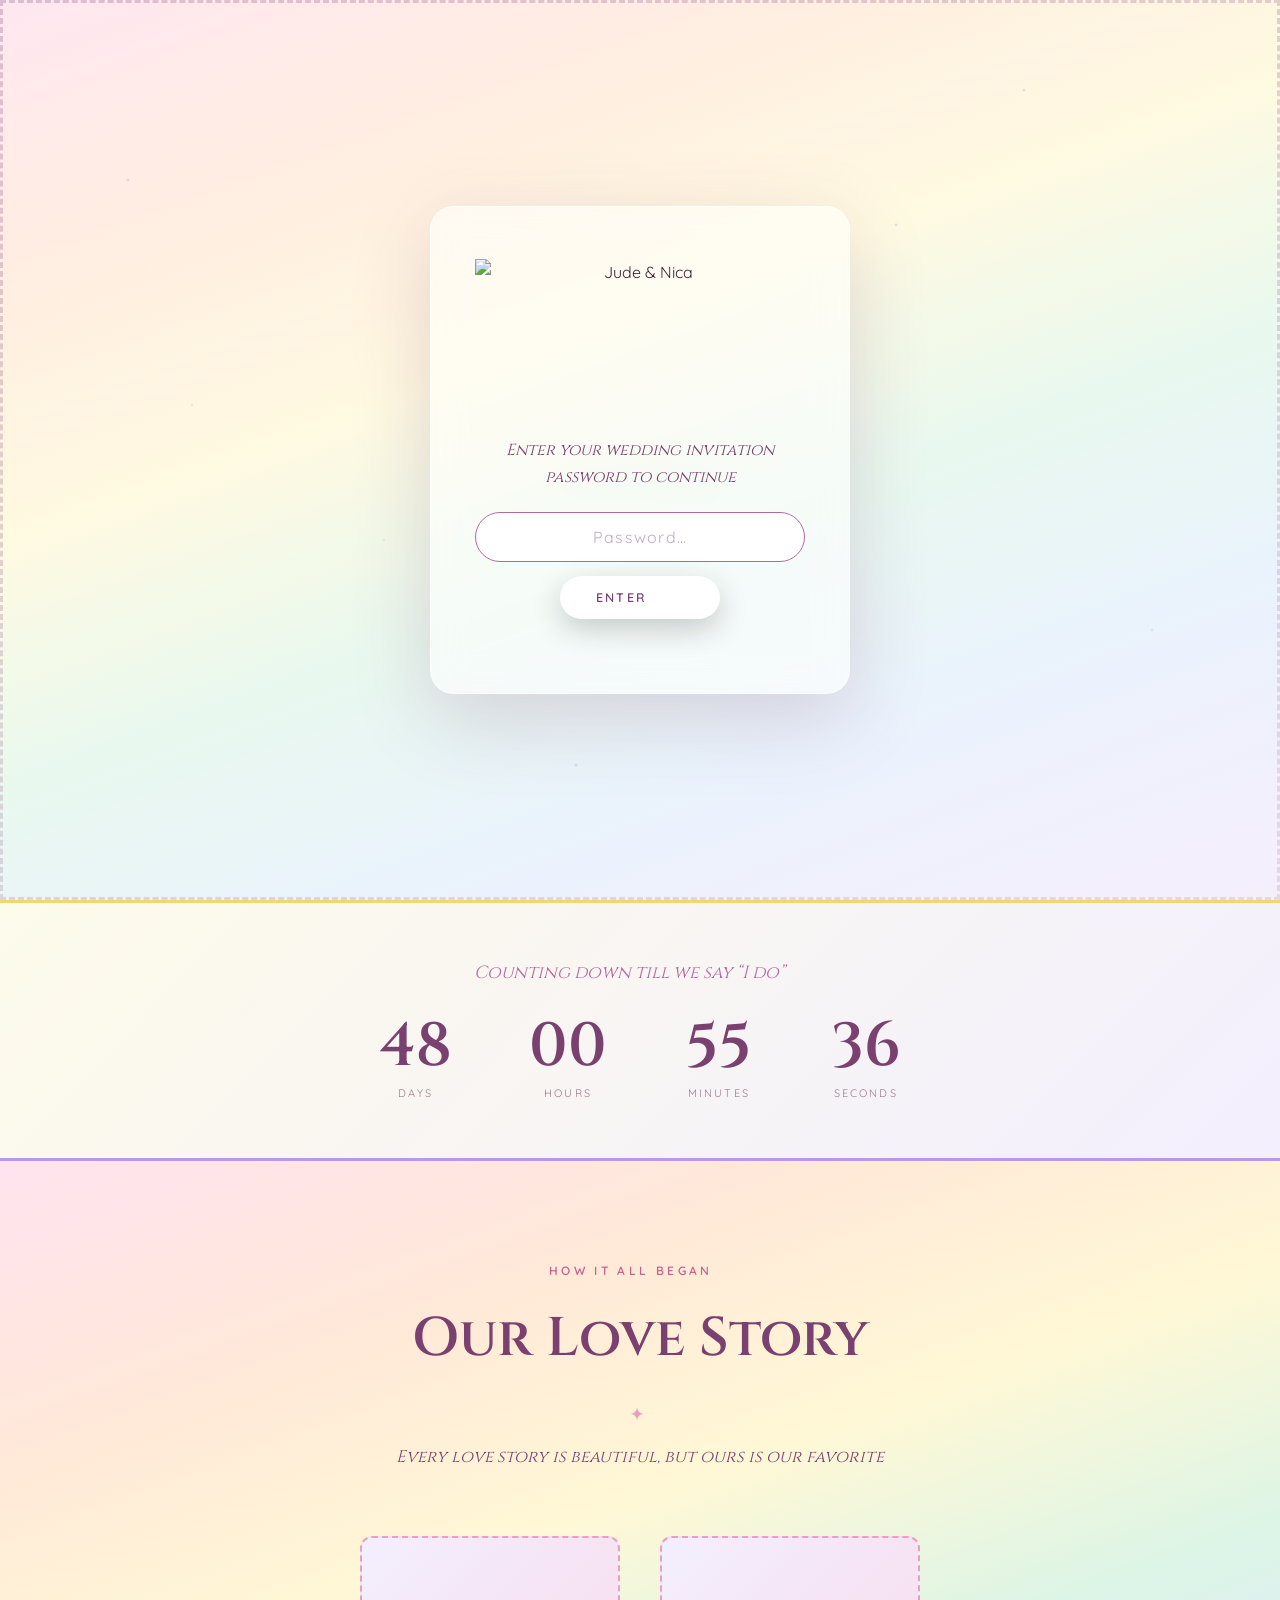
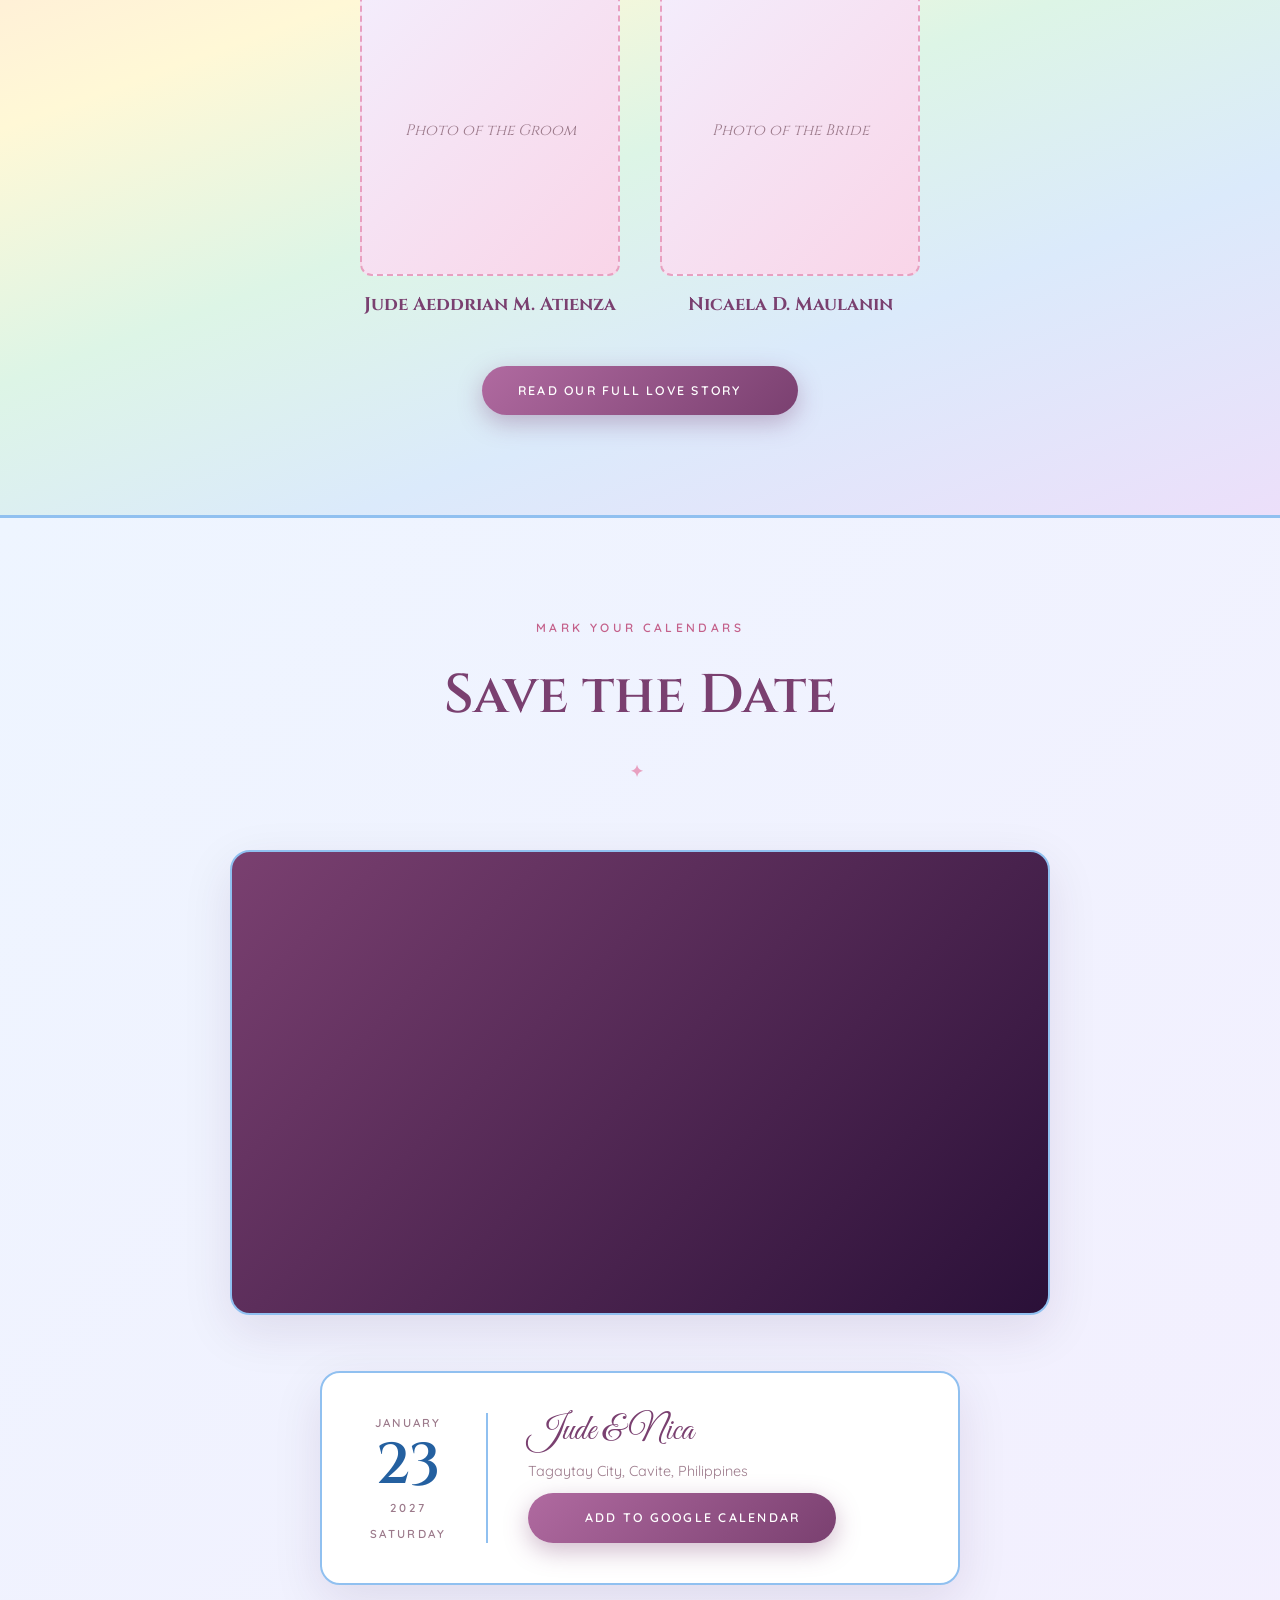
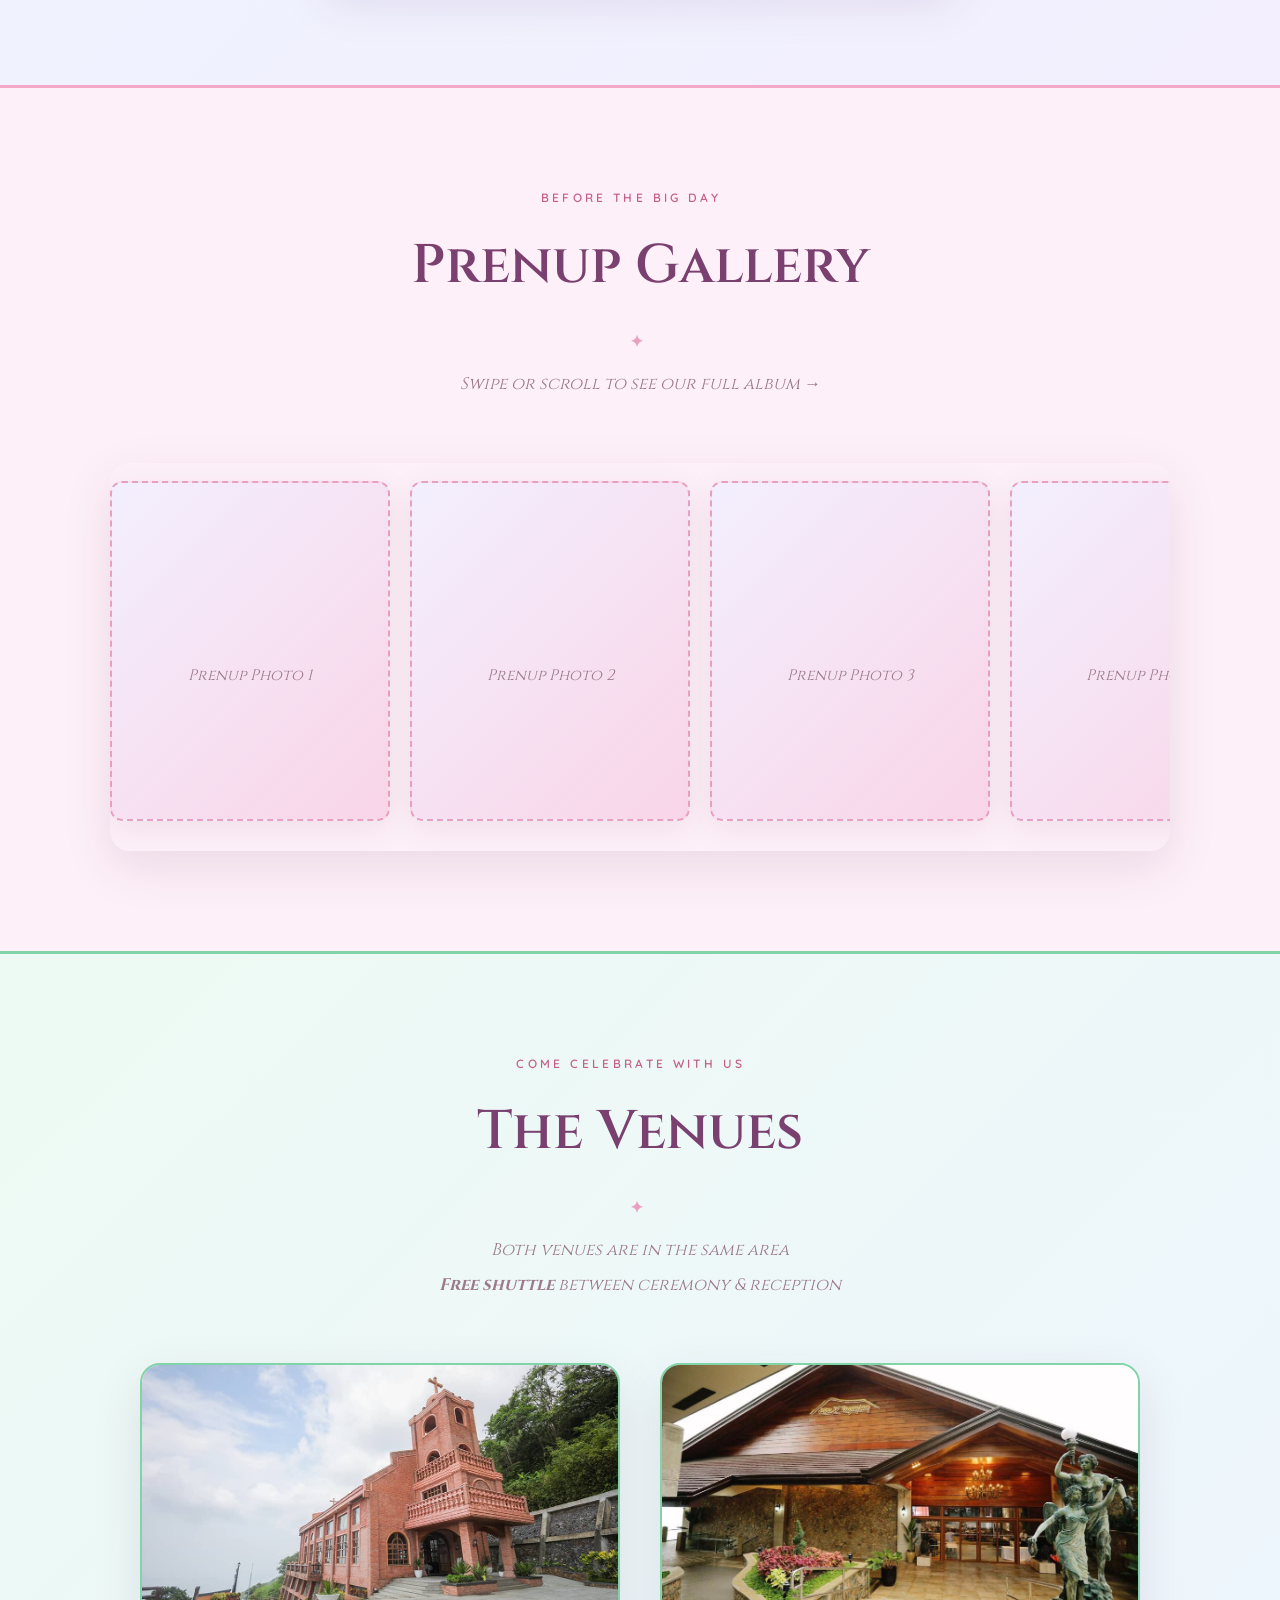
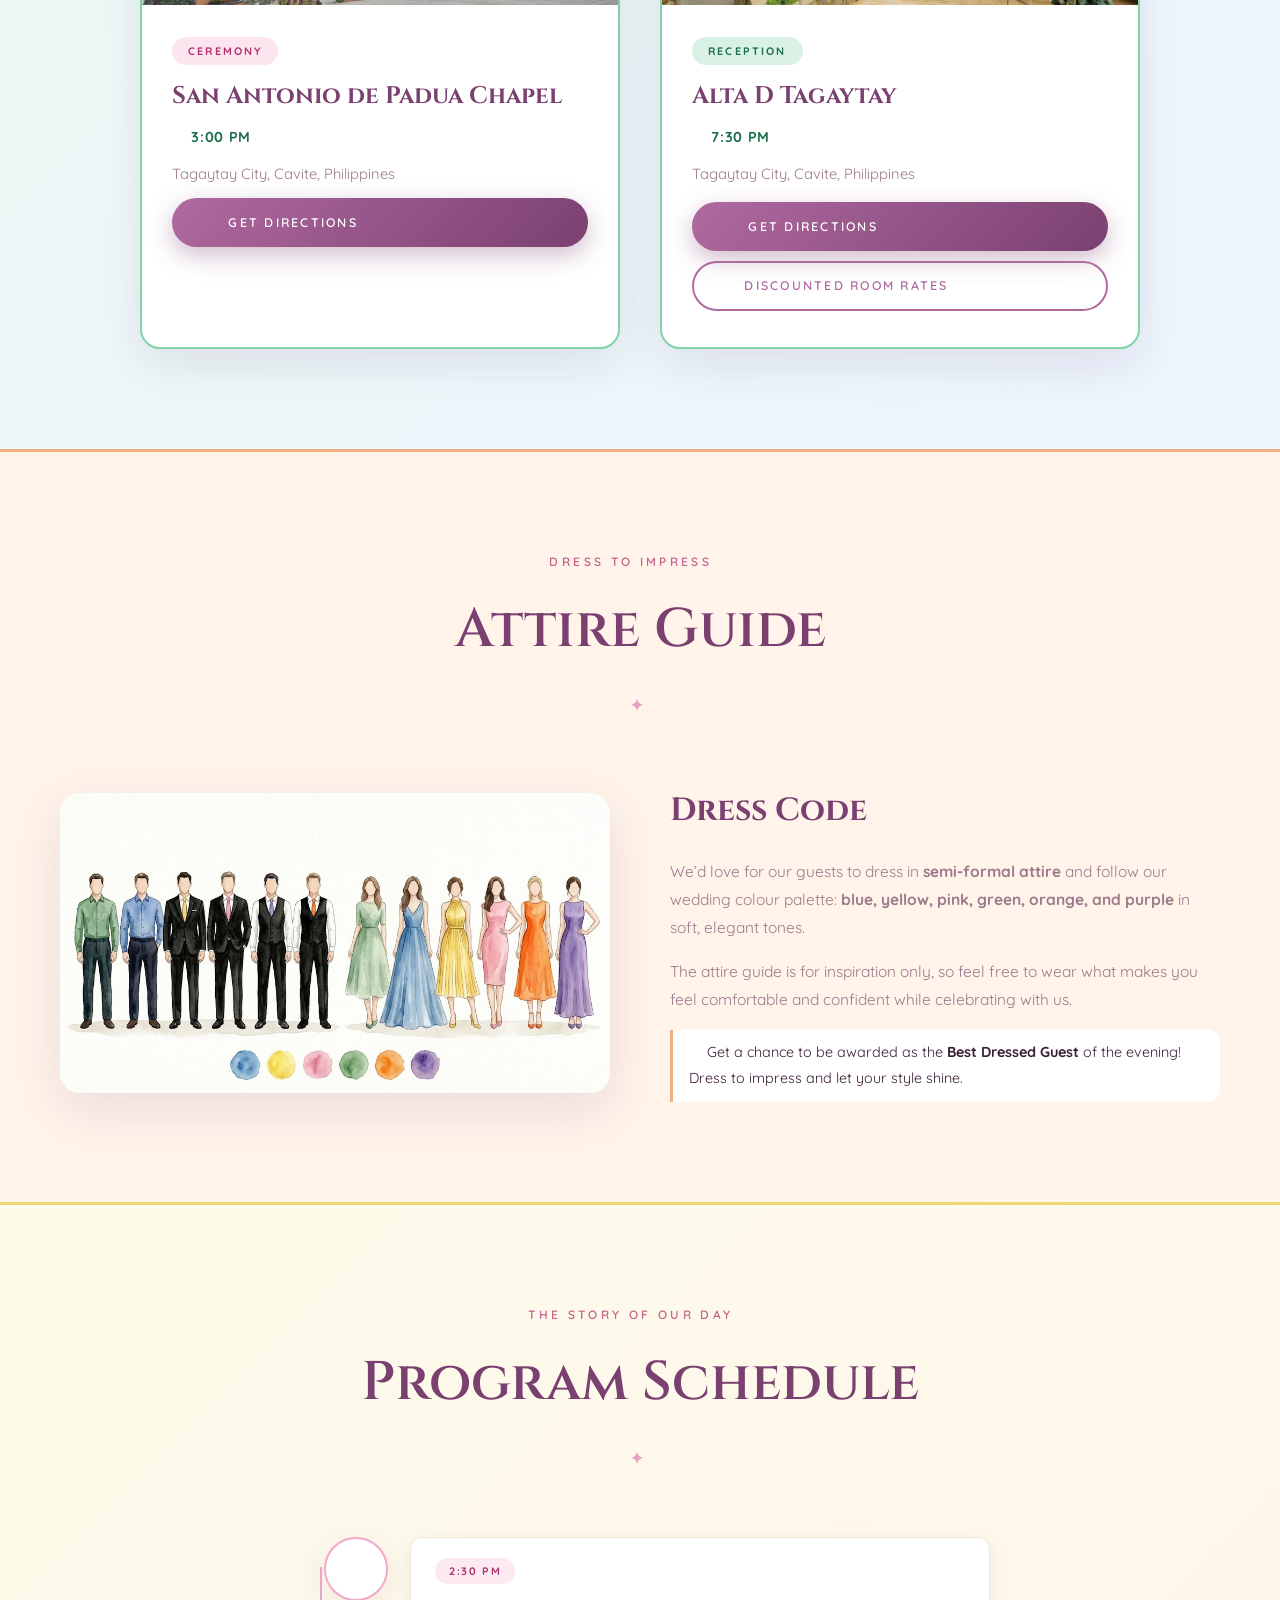
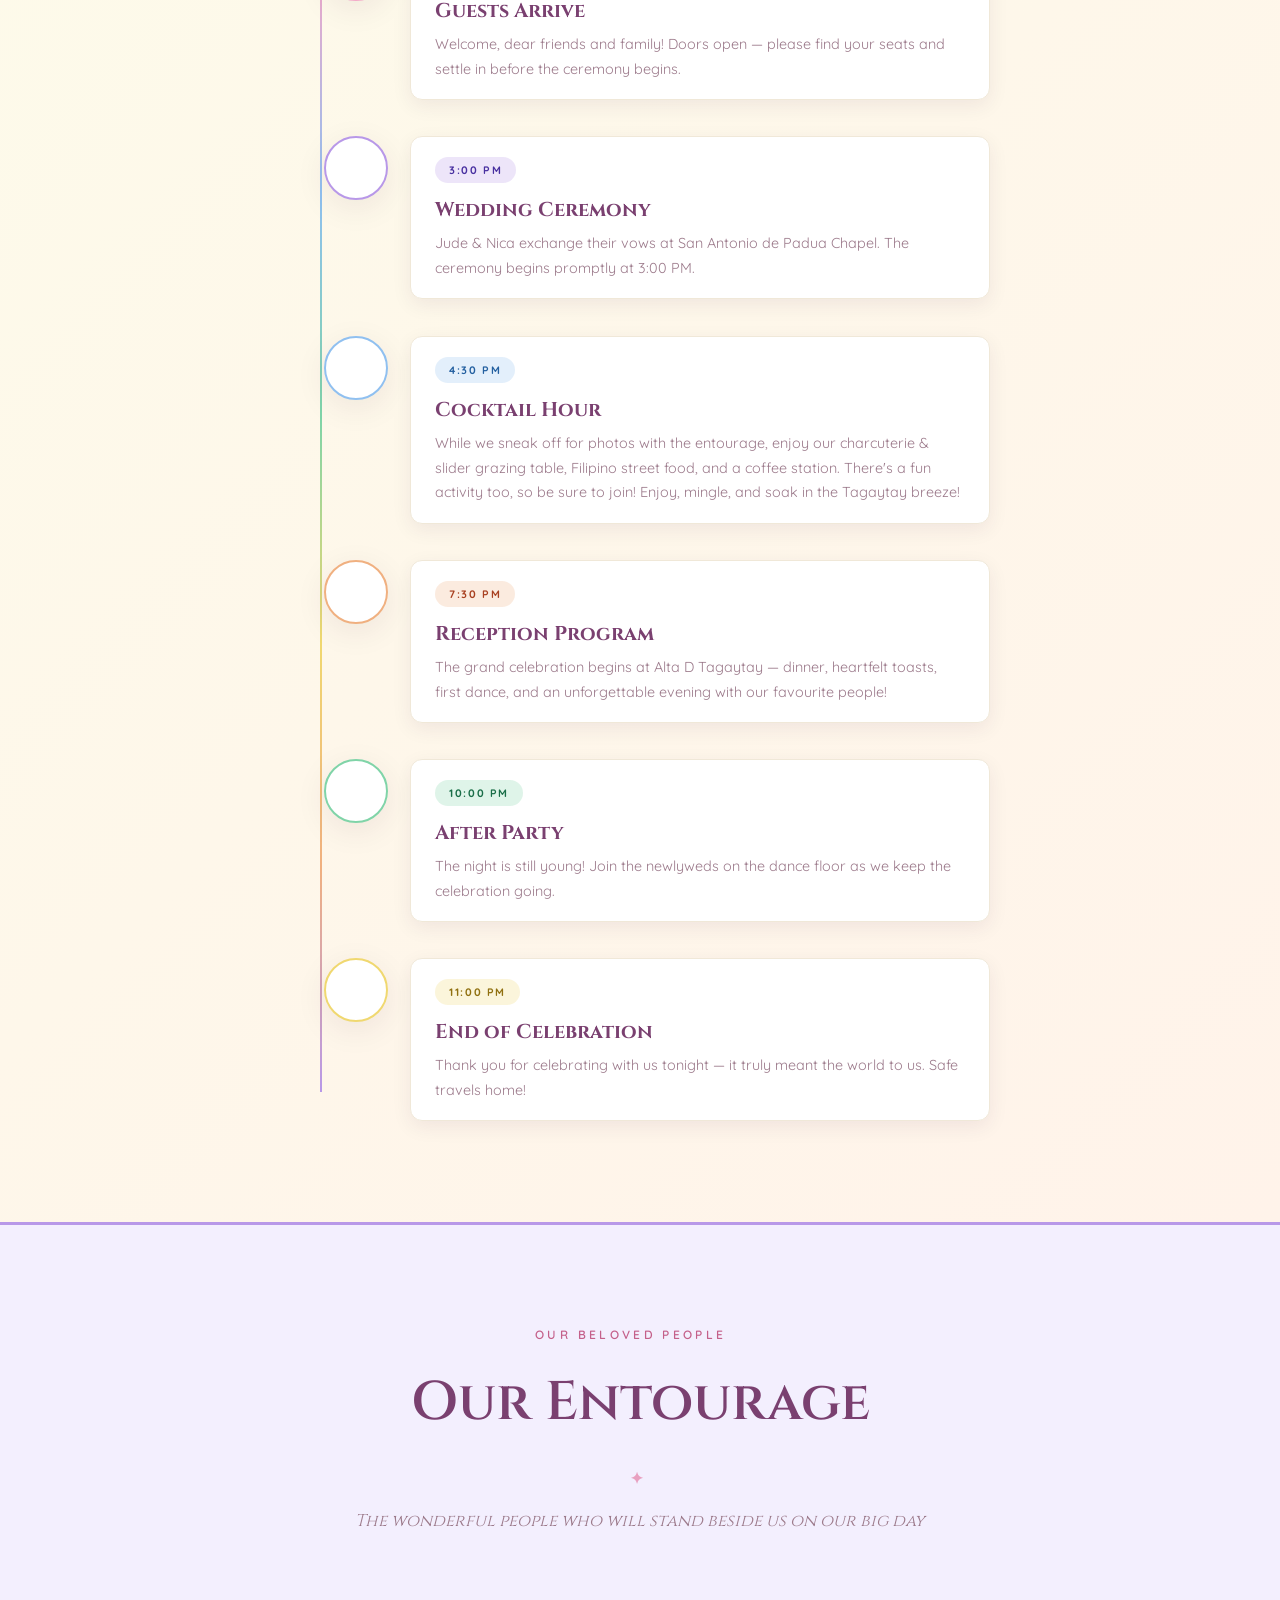
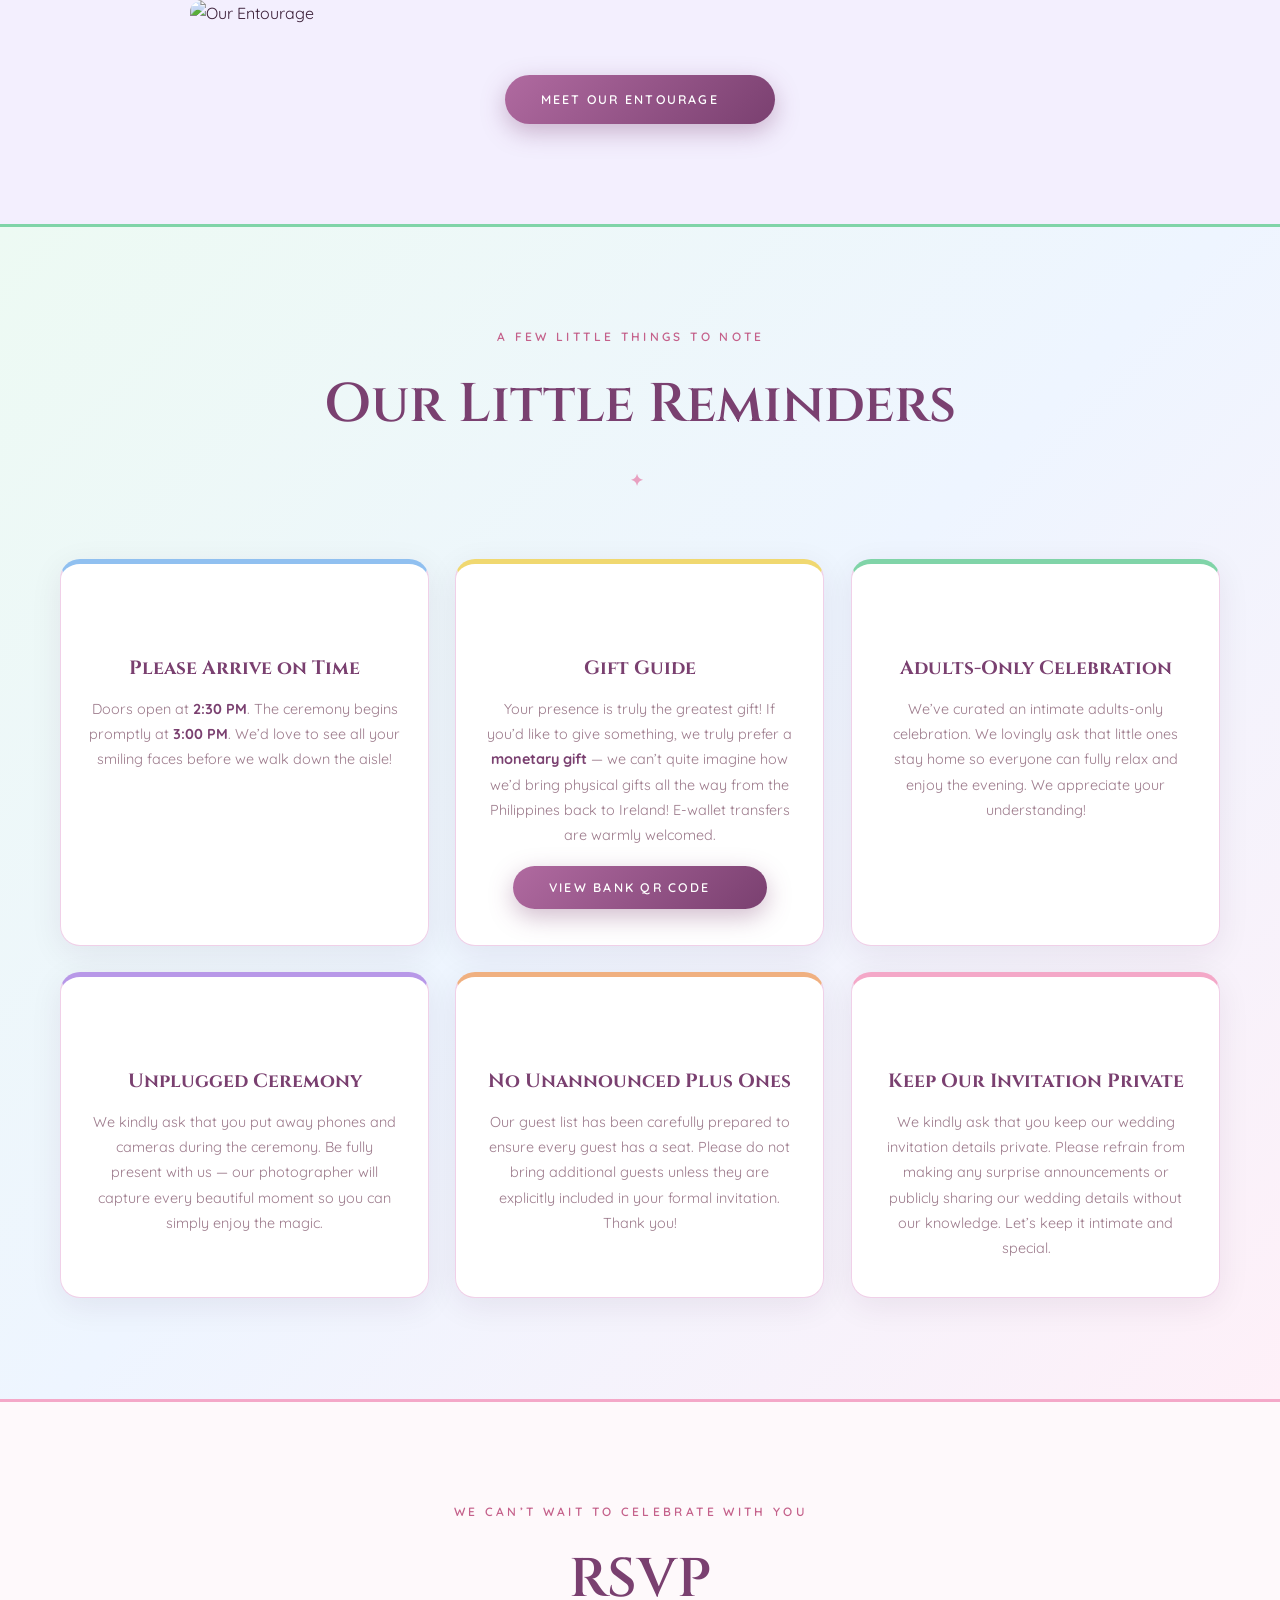
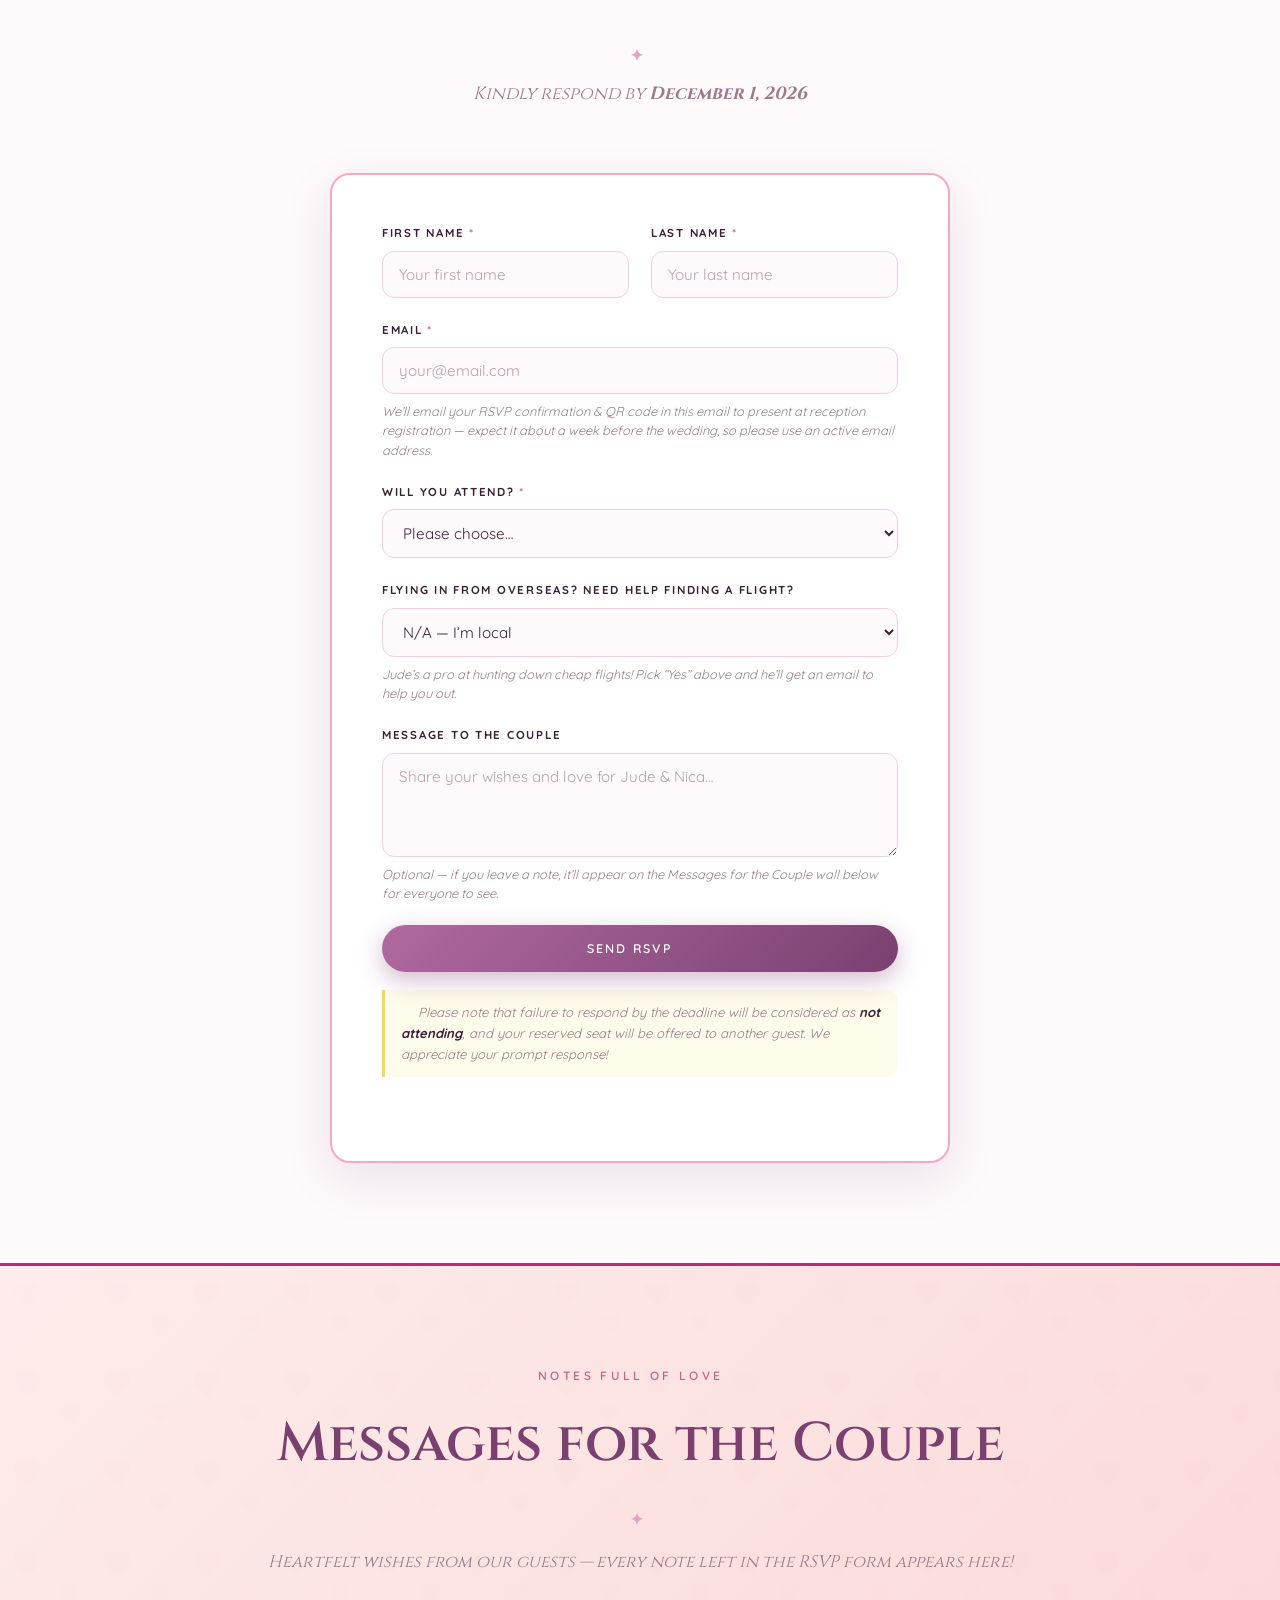
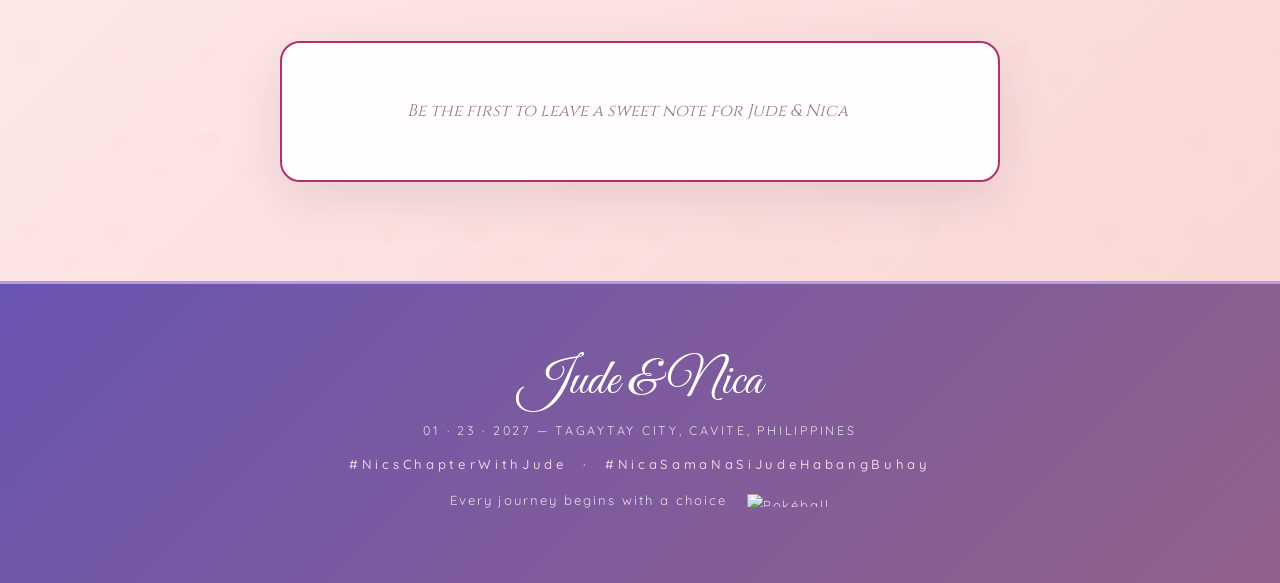
==== index.html @ 9c8a97ba "Improve mobile visibility of love-story background, live shared check-in count, subpage nav styling " ====
<!DOCTYPE html>
<html lang="en">
<head>
    <meta charset="UTF-8" />
    <meta name="viewport" content="width=device-width, initial-scale=1.0" />
    <meta name="description" content="You are invited to the wedding of Jude &amp; Nica &#8212; January 23, 2027, Tagaytay City, Cavite, Philippines." />
    <title>Jude &amp; Nica &#8212; January 23, 2027</title>
    <link rel="preconnect" href="https://fonts.googleapis.com" />
    <link rel="preconnect" href="https://fonts.gstatic.com" crossorigin />
    <link href="https://fonts.googleapis.com/css2?family=Cinzel+Decorative:wght@400;700&family=Cinzel:wght@400;500;600&family=Great+Vibes&family=Quicksand:wght@300;400;500;600;700&display=swap" rel="stylesheet" />
    <link rel="stylesheet" href="css/style.css" />
</head>
<body>

<!-- PASSWORD GATE -->
<div class="pw-gate" id="pwGate" role="dialog" aria-modal="true" aria-label="Invitation password required">
    <!-- BACKGROUND PHOTO PLACEHOLDER: Replace div.pw-gate__bg-placeholder with <img src="img/your-photo.jpg" alt="" class="pw-gate__bg-photo"> -->
    <div class="pw-gate__bg" aria-hidden="true">
        <div class="pw-gate__bg-placeholder">
            <span></span>
            <p>Background Photo</p>
        </div>
    </div>
    <div class="pw-gate__overlay" aria-hidden="true"></div>
    <div class="pw-gate__stars" aria-hidden="true"></div>
    <div class="pw-gate__card">
        <img src="wedding_logo_transparent.png" alt="Jude &amp; Nica" class="pw-gate__logo">
        <p class="pw-gate__label">Enter your wedding invitation password to continue</p>
        <form class="pw-gate__form" id="pwForm" novalidate>
            <input
                type="password"
                id="pwInput"
                class="pw-gate__input"
                placeholder="Password&hellip;"
                autocomplete="off"
                required
            />
            <button type="submit" class="btn btn--light pw-gate__btn">Enter <svg class="icon" aria-hidden="true"><use href="img/icons.svg#icon-sparkle"></use></svg></button>
        </form>
        <p class="pw-gate__error" id="pwError" role="alert" aria-live="polite"></p>
    </div>
</div>

<!-- BACKGROUND MUSIC (source set via js/config.js → bgMusicUrl) -->
<audio id="bgMusic" loop preload="none" aria-hidden="true"></audio>

<!-- MUSIC TOGGLE BUTTON (shown only when bgMusicUrl is set) -->
<button class="music-btn" id="musicBtn" aria-label="Play background music" title="Toggle music" hidden>
    <span id="musicIcon"><svg class="icon" aria-hidden="true"><use href="img/icons.svg#icon-music"></use></svg></span>
</button>

<!-- NAVIGATION -->
<nav class="nav" id="nav">
    <a href="#top" class="nav__brand">
        <img src="wedding_logo_transparent.png" alt="Jude &amp; Nica" class="nav__logo-img">
    </a>
    <span class="nav__section-label" id="navSectionLabel" aria-live="polite"></span>
    <button class="nav__toggle" id="navToggle" aria-label="Toggle menu">
        <span></span><span></span><span></span>
    </button>
    <ul class="nav__links" id="navLinks">
        <li><a href="#story">Our Story</a></li>
        <li><a href="#savethedate">Save the Date</a></li>
        <li><a href="#prenup">Prenup</a></li>
        <li><a href="#venue">Venue</a></li>
        <li><a href="#attire">Attire</a></li>
        <li><a href="#program">Program</a></li>
        <li><a href="#entourage">Entourage</a></li>
        <li><a href="#reminders">Reminders</a></li>
        <li><a href="#rsvp">RSVP</a></li>
        <li><a href="#messages">Messages</a></li>
    </ul>
</nav>

<!-- HERO -->
<header class="hero" id="top">
    <div class="hero__stars" aria-hidden="true"></div>
    <div class="hero__bg-photo">
        <img src="Pictures/front_page_try.jpeg" alt="Jude &amp; Nica" class="hero__photo-img">
    </div>
    <div class="hero__overlay"></div>
    <div class="hero__content">
        <div class="hero__top">
            <p class="hero__eyebrow"><svg class="icon" aria-hidden="true"><use href="img/icons.svg#icon-sparkle"></use></svg> You are invited! <svg class="icon" aria-hidden="true"><use href="img/icons.svg#icon-sparkle"></use></svg></p>
            <h1 class="hero__names">Jude <span>&amp;</span> Nica</h1>
            <p class="hero__tagline">is getting married</p>
        </div>
        <div class="hero__bottom">
            <div class="hero__date">
                <span class="hero__date-main">January 23, 2027</span>
                <span>Tagaytay City, Cavite, Philippines</span>
            </div>
            <a href="#rsvp" class="btn btn--light">RSVP Now <svg class="icon" aria-hidden="true"><use href="img/icons.svg#icon-envelope"></use></svg></a>
            <a href="#story" class="hero__scroll" aria-label="Scroll down to see more details">
                <span class="hero__scroll-mouse" aria-hidden="true"></span>
                <span class="hero__scroll-label">Scroll for details</span>
                <span class="hero__scroll-chevron" aria-hidden="true"></span>
            </a>
        </div>
    </div>
</header>

<!-- COUNTDOWN -->
<section class="countdown" aria-label="Countdown to the wedding">
    <p class="countdown__label">Counting down till we say &#8220;I do&#8221; <svg class="icon" aria-hidden="true"><use href="img/icons.svg#icon-sparkle"></use></svg></p>
    <div class="countdown__items">
        <div class="countdown__item"><span id="cd-days">00</span><small>Days</small></div>
        <div class="countdown__item"><span id="cd-hours">00</span><small>Hours</small></div>
        <div class="countdown__item"><span id="cd-mins">00</span><small>Minutes</small></div>
        <div class="countdown__item"><span id="cd-secs">00</span><small>Seconds</small></div>
    </div>
</section>

<!-- OUR LOVE STORY (teaser) -->
<section class="section story-teaser" id="story">
    <div class="section__head reveal">
        <p class="section__eyebrow">How it all began <svg class="icon" aria-hidden="true"><use href="img/icons.svg#icon-hearts"></use></svg></p>
        <h2 class="section__title">Our Love Story</h2>
        <p class="section__sub">Every love story is beautiful, but ours is our favorite</p>
    </div>
    <div class="story-teaser__couple reveal">
        <div class="story-teaser__person">
            <div class="img-placeholder img-placeholder--photo"><span>&#128248;</span><p>Photo of the Groom</p></div>
            <p class="story-teaser__name">Jude Aeddrian M. Atienza</p>
        </div>
        <div class="story-teaser__person">
            <div class="img-placeholder img-placeholder--photo"><span>&#128248;</span><p>Photo of the Bride</p></div>
            <p class="story-teaser__name">Nicaela D. Maulanin</p>
        </div>
    </div>
    <div class="story-teaser__cta reveal">
        <a href="love-story.html" class="btn btn--dark">Read Our Full Love Story <svg class="icon" aria-hidden="true"><use href="img/icons.svg#icon-envelope"></use></svg></a>
    </div>
</section>

<!-- SAVE THE DATE -->
<section class="section savethedate" id="savethedate">
    <div class="section__head reveal">
        <p class="section__eyebrow"><svg class="icon" aria-hidden="true"><use href="img/icons.svg#icon-sparkle"></use></svg> Mark your calendars <svg class="icon" aria-hidden="true"><use href="img/icons.svg#icon-sparkle"></use></svg></p>
        <h2 class="section__title">Save the Date</h2>
    </div>
    <div class="savethedate__video-wrap reveal">
        <div class="savethedate__frame" id="videoFrame">
            <div class="savethedate__placeholder" id="videoPlaceholder">
                <div class="savethedate__play"><svg class="icon" aria-hidden="true"><use href="img/icons.svg#icon-play"></use></svg></div>
                <p>Our Save-the-Date video is coming soon&hellip;</p>
                <span>Check back here for the next chapter!</span>
            </div>
        </div>
    </div>
    <div class="savethedate__card reveal">
        <div class="savethedate__date-badge">
            <span class="savethedate__month">January</span>
            <span class="savethedate__day">23</span>
            <span class="savethedate__year">2027</span>
            <span class="savethedate__weekday">Saturday</span>
        </div>
        <div class="savethedate__info">
            <p class="savethedate__couple">Jude &amp; Nica</p>
            <p>Tagaytay City, Cavite, Philippines</p>
            <a href="#" id="addToCalendar" class="btn btn--dark" target="_blank" rel="noopener"><svg class="icon" aria-hidden="true"><use href="img/icons.svg#icon-calendar"></use></svg> Add to Google Calendar</a>
        </div>
    </div>
</section>

<!-- PRENUP GALLERY -->
<section class="section prenup" id="prenup">
    <div class="section__head reveal">
        <p class="section__eyebrow">Before the big day <svg class="icon" aria-hidden="true"><use href="img/icons.svg#icon-blossom"></use></svg></p>
        <h2 class="section__title">Prenup Gallery</h2>
        <p class="section__sub">Swipe or scroll to see our full album &rarr;</p>
    </div>
    <div class="prenup__gallery-wrap">
        <div class="prenup__scroll-wrap">
            <div class="prenup__track">
                <div class="prenup__photo"><div class="img-placeholder img-placeholder--photo"><span>&#128248;</span><p>Prenup Photo 1</p></div></div>
                <div class="prenup__photo"><div class="img-placeholder img-placeholder--photo"><span>&#128248;</span><p>Prenup Photo 2</p></div></div>
                <div class="prenup__photo"><div class="img-placeholder img-placeholder--photo"><span>&#128248;</span><p>Prenup Photo 3</p></div></div>
                <div class="prenup__photo"><div class="img-placeholder img-placeholder--photo"><span>&#128248;</span><p>Prenup Photo 4</p></div></div>
                <div class="prenup__photo"><div class="img-placeholder img-placeholder--photo"><span>&#128248;</span><p>Prenup Photo 5</p></div></div>
                <div class="prenup__photo"><div class="img-placeholder img-placeholder--photo"><span>&#128248;</span><p>Prenup Photo 6</p></div></div>
                <div class="prenup__photo"><div class="img-placeholder img-placeholder--photo"><span>&#128248;</span><p>Prenup Photo 7</p></div></div>
                <div class="prenup__photo"><div class="img-placeholder img-placeholder--photo"><span>&#128248;</span><p>Prenup Photo 8</p></div></div>
                <div class="prenup__photo"><div class="img-placeholder img-placeholder--photo"><span>&#128248;</span><p>Prenup Photo 9</p></div></div>
                <div class="prenup__photo"><div class="img-placeholder img-placeholder--photo"><span>&#128248;</span><p>Prenup Photo 10</p></div></div>
                <div class="prenup__photo"><div class="img-placeholder img-placeholder--photo"><span>&#128248;</span><p>Prenup Photo 11</p></div></div>
                <div class="prenup__photo"><div class="img-placeholder img-placeholder--photo"><span>&#128248;</span><p>Prenup Photo 12</p></div></div>
            </div>
        </div>
    </div>
</section>

<!-- VENUE -->
<section class="section venue" id="venue">
    <div class="section__head reveal">
        <p class="section__eyebrow">Come celebrate with us <svg class="icon" aria-hidden="true"><use href="img/icons.svg#icon-leaf"></use></svg></p>
        <h2 class="section__title">The Venues</h2>
        <p class="venue__location-note">Both venues are in the same area<span class="venue__note-shuttle"><strong>Free shuttle</strong> between ceremony &amp; reception</span></p>
    </div>
    <div class="venue__grid">

        <!-- Ceremony -->
        <div class="venue__card reveal">
            <div class="venue__img">
                <img src="Pictures/san_antonio_de_padua_chapel.jpg" alt="San Antonio de Padua Chapel" class="venue__photo">
            </div>
            <div class="venue__body">
                <div class="venue__badge venue__badge--ceremony">Ceremony</div>
                <h3>San Antonio de Padua Chapel</h3>
                <p class="venue__time"><svg class="icon" aria-hidden="true"><use href="img/icons.svg#icon-clock"></use></svg> 3:00 PM</p>
                <p>Tagaytay City, Cavite, Philippines</p>
                <a href="https://www.google.com/maps/dir/?api=1&amp;destination=San+Antonio+de+Padua+Chapel+Tagaytay" class="btn btn--dark" target="_blank" rel="noopener"><svg class="icon" aria-hidden="true"><use href="img/icons.svg#icon-pin"></use></svg> Get Directions</a>
            </div>
        </div>

        <!-- Reception -->
        <div class="venue__card reveal">
            <div class="venue__img">
                <img src="Pictures/alta_D_tagaytay.jpg" alt="Alta D&#8217; Tagaytay" class="venue__photo">
            </div>
            <div class="venue__body">
                <div class="venue__badge venue__badge--reception">Reception</div>
                <h3>Alta D Tagaytay</h3>
                <p class="venue__time"><svg class="icon" aria-hidden="true"><use href="img/icons.svg#icon-clock"></use></svg> 7:30 PM</p>
                <p>Tagaytay City, Cavite, Philippines</p>
                <div class="venue__btns">
                    <a href="https://www.google.com/maps/dir/?api=1&amp;destination=Alta+D+Tagaytay" class="btn btn--dark" target="_blank" rel="noopener"><svg class="icon" aria-hidden="true"><use href="img/icons.svg#icon-pin"></use></svg> Get Directions</a>
                    <a href="hotel-rates.html" class="btn btn--outline" id="hotelRoomLink"><svg class="icon" aria-hidden="true"><use href="img/icons.svg#icon-building"></use></svg> Discounted Room Rates</a>
                </div>
            </div>
        </div>

    </div>

</section>

<!-- ATTIRE GUIDE -->
<section class="section attire" id="attire">
    <div class="section__head reveal">
        <p class="section__eyebrow">Dress to impress <svg class="icon" aria-hidden="true"><use href="img/icons.svg#icon-sparkle"></use></svg></p>
        <h2 class="section__title">Attire Guide</h2>
    </div>
    <div class="attire__wrap reveal">
        <div class="attire__img">
            <img src="Pictures/dress_code.jpeg" alt="Attire Guide" class="attire__guide-img">
        </div>
        <div class="attire__body">
            <h3>Dress Code</h3>
            <p>We&#8217;d love for our guests to dress in <strong>semi-formal attire</strong> and follow our wedding colour palette: <strong>blue, yellow, pink, green, orange, and purple</strong> in soft, elegant tones.</p>
            <p>The attire guide is for inspiration only, so feel free to wear what makes you feel comfortable and confident while celebrating with us.</p>
            <p class="attire__note"><svg class="icon" aria-hidden="true"><use href="img/icons.svg#icon-medal"></use></svg> Get a chance to be awarded as the <strong>Best Dressed Guest</strong> of the evening! Dress to impress and let your style shine.</p>
        </div>
    </div>
</section>

<!-- PROGRAM SCHEDULE -->
<section class="section program" id="program">
    <div class="section__head reveal">
        <p class="section__eyebrow">The story of our day <svg class="icon" aria-hidden="true"><use href="img/icons.svg#icon-star"></use></svg></p>
        <h2 class="section__title">Program Schedule</h2>
    </div>
    <div class="program__timeline">

        <div class="program__item reveal">
            <div class="program__dot" aria-hidden="true"><svg class="icon" aria-hidden="true"><use href="img/icons.svg#icon-blossom"></use></svg></div>
            <div class="program__body">
                <span class="program__time">2:30 PM</span>
                <h3>Guests Arrive</h3>
                <p>Welcome, dear friends and family! Doors open &#8212; please find your seats and settle in before the ceremony begins.</p>
            </div>
        </div>

        <div class="program__item reveal">
            <div class="program__dot" aria-hidden="true"><svg class="icon" aria-hidden="true"><use href="img/icons.svg#icon-ring"></use></svg></div>
            <div class="program__body">
                <span class="program__time">3:00 PM</span>
                <h3>Wedding Ceremony</h3>
                <p>Jude &amp; Nica exchange their vows at San Antonio de Padua Chapel. The ceremony begins promptly at 3:00 PM.</p>
            </div>
        </div>

        <div class="program__item reveal">
            <div class="program__dot" aria-hidden="true"><svg class="icon" aria-hidden="true"><use href="img/icons.svg#icon-gift"></use></svg></div>
            <div class="program__body">
                <span class="program__time">4:30 PM</span>
                <h3>Cocktail Hour</h3>
                <p>While we sneak off for photos with the entourage, enjoy our charcuterie &amp; slider grazing table, Filipino street food, and a coffee station. There's a fun activity too, so be sure to join! Enjoy, mingle, and soak in the Tagaytay breeze!</p>
            </div>
        </div>

        <div class="program__item reveal">
            <div class="program__dot" aria-hidden="true"><svg class="icon" aria-hidden="true"><use href="img/icons.svg#icon-confetti"></use></svg></div>
            <div class="program__body">
                <span class="program__time">7:30 PM</span>
                <h3>Reception Program</h3>
                <p>The grand celebration begins at Alta D Tagaytay &#8212; dinner, heartfelt toasts, first dance, and an unforgettable evening with our favourite people!</p>
            </div>
        </div>

        <div class="program__item reveal">
            <div class="program__dot" aria-hidden="true"><svg class="icon" aria-hidden="true"><use href="img/icons.svg#icon-music"></use></svg></div>
            <div class="program__body">
                <span class="program__time">10:00 PM</span>
                <h3>After Party</h3>
                <p>The night is still young! Join the newlyweds on the dance floor as we keep the celebration going.</p>
            </div>
        </div>

        <div class="program__item reveal">
            <div class="program__dot" aria-hidden="true"><svg class="icon" aria-hidden="true"><use href="img/icons.svg#icon-moon"></use></svg></div>
            <div class="program__body">
                <span class="program__time">11:00 PM</span>
                <h3>End of Celebration</h3>
                <p>Thank you for celebrating with us tonight &#8212; it truly meant the world to us. Safe travels home!</p>
            </div>
        </div>

    </div>
</section>

<!-- ENTOURAGE (teaser) -->
<section class="section entourage-teaser" id="entourage">
    <div class="section__head reveal">
        <p class="section__eyebrow">Our beloved people <svg class="icon" aria-hidden="true"><use href="img/icons.svg#icon-bouquet"></use></svg></p>
        <h2 class="section__title">Our Entourage</h2>
        <p class="section__sub">The wonderful people who will stand beside us on our big day</p>
    </div>
    <div class="entourage-teaser__photo reveal">
        <img src="Pictures/Entourage_Main.png" alt="Our Entourage" class="entourage-teaser__img">
    </div>
    <div class="entourage-teaser__cta reveal">
        <a href="entourage.html" class="btn btn--dark">Meet Our Entourage <svg class="icon" aria-hidden="true"><use href="img/icons.svg#icon-bouquet"></use></svg></a>
    </div>
</section>

<!-- OUR LITTLE REMINDERS -->
<section class="section reminders" id="reminders">
    <div class="section__head reveal">
        <p class="section__eyebrow">A few little things to note <svg class="icon" aria-hidden="true"><use href="img/icons.svg#icon-note"></use></svg></p>
        <h2 class="section__title">Our Little Reminders</h2>
    </div>
    <div class="reminders__grid">

        <div class="reminders__card reminders__card--blue reveal">
            <div class="reminders__icon"><svg class="icon" aria-hidden="true"><use href="img/icons.svg#icon-clock"></use></svg></div>
            <h3>Please Arrive on Time</h3>
            <p>Doors open at <strong>2:30 PM</strong>. The ceremony begins promptly at <strong>3:00 PM</strong>. We&#8217;d love to see all your smiling faces before we walk down the aisle!</p>
        </div>

        <div class="reminders__card reminders__card--yellow reveal">
            <div class="reminders__icon"><svg class="icon" aria-hidden="true"><use href="img/icons.svg#icon-gift"></use></svg></div>
            <h3>Gift Guide</h3>
            <p>Your presence is truly the greatest gift! If you&#8217;d like to give something, we truly prefer a <strong>monetary gift</strong> &#8212; we can&#8217;t quite imagine how we&#8217;d bring physical gifts all the way from the Philippines back to Ireland! E-wallet transfers are warmly welcomed.</p>
            <button type="button" class="btn btn--dark reminders__gift-btn" id="giftQrBtn">View Bank QR Code <svg class="icon" aria-hidden="true"><use href="img/icons.svg#icon-gift"></use></svg></button>
        </div>

        <div class="reminders__card reminders__card--green reveal">
            <div class="reminders__icon"><svg class="icon" aria-hidden="true"><use href="img/icons.svg#icon-baby"></use></svg></div>
            <h3>Adults-Only Celebration</h3>
            <p>We&#8217;ve curated an intimate adults-only celebration. We lovingly ask that little ones stay home so everyone can fully relax and enjoy the evening. We appreciate your understanding!</p>
        </div>

        <div class="reminders__card reminders__card--violet reveal">
            <div class="reminders__icon"><svg class="icon" aria-hidden="true"><use href="img/icons.svg#icon-phone-off"></use></svg></div>
            <h3>Unplugged Ceremony</h3>
            <p>We kindly ask that you put away phones and cameras during the ceremony. Be fully present with us &#8212; our photographer will capture every beautiful moment so you can simply enjoy the magic.</p>
        </div>

        <div class="reminders__card reminders__card--orange reveal">
            <div class="reminders__icon"><svg class="icon" aria-hidden="true"><use href="img/icons.svg#icon-envelope"></use></svg></div>
            <h3>No Unannounced Plus Ones</h3>
            <p>Our guest list has been carefully prepared to ensure every guest has a seat. Please do not bring additional guests unless they are explicitly included in your formal invitation. Thank you!</p>
        </div>

        <div class="reminders__card reminders__card--pink reveal">
            <div class="reminders__icon"><svg class="icon" aria-hidden="true"><use href="img/icons.svg#icon-lock"></use></svg></div>
            <h3>Keep Our Invitation Private</h3>
            <p>We kindly ask that you keep our wedding invitation details private. Please refrain from making any surprise announcements or publicly sharing our wedding details without our knowledge. Let&#8217;s keep it intimate and special. <svg class="icon" aria-hidden="true"><use href="img/icons.svg#icon-heart"></use></svg></p>
        </div>

    </div>
</section>

<!-- GIFT QR MODAL -->
<div class="rsvp-modal gift-modal" id="giftQrModal" role="dialog" aria-modal="true" aria-labelledby="giftQrTitle" hidden>
    <div class="rsvp-modal__backdrop" id="giftQrBackdrop"></div>
    <div class="rsvp-modal__box gift-modal__box">
        <h3 class="rsvp-modal__title" id="giftQrTitle">Scan to Send a Gift</h3>
        <p class="rsvp-modal__text">Thank you for your generosity! Scan either QR code below using your banking or e-wallet app.</p>
        <div class="gift-modal__qrs">
            <div class="img-placeholder img-placeholder--qr">
                <span></span>
                <p>Bank QR</p>
            </div>
            <div class="img-placeholder img-placeholder--qr">
                <span></span>
                <p>E-Wallet QR</p>
            </div>
        </div>
        <button type="button" class="btn btn--dark rsvp-modal__close" id="giftQrClose">Close</button>
    </div>
</div>

<!-- RSVP -->
<section class="section rsvp" id="rsvp">
    <div class="section__head reveal">
        <p class="section__eyebrow">We can&#8217;t wait to celebrate with you <svg class="icon" aria-hidden="true"><use href="img/icons.svg#icon-blossom"></use></svg></p>
        <h2 class="section__title">RSVP</h2>
        <p class="rsvp__deadline">Kindly respond by <strong>December 1, 2026</strong></p>
    </div>
    <form class="rsvp__form reveal" id="rsvpForm" novalidate>
        <div class="form__row">
            <div class="form__group">
                <label for="firstname">First Name <span aria-hidden="true">*</span></label>
                <input type="text" id="firstname" name="firstname" required autocomplete="given-name" placeholder="Your first name" />
            </div>
            <div class="form__group">
                <label for="lastname">Last Name <span aria-hidden="true">*</span></label>
                <input type="text" id="lastname" name="lastname" required autocomplete="family-name" placeholder="Your last name" />
            </div>
        </div>
        <div class="form__group">
            <label for="email">Email <span aria-hidden="true">*</span></label>
            <input type="email" id="email" name="email" required autocomplete="email" placeholder="your@email.com" />
            <p class="form__hint">We&#8217;ll email your RSVP confirmation &amp; QR code in this email to present at reception registration &mdash; expect it about a week before the wedding, so please use an active email address.</p>
        </div>
        <div class="form__group">
            <label for="attending">Will you attend? <span aria-hidden="true">*</span></label>
            <select id="attending" name="attending" required>
                <option value="" disabled selected>Please choose&hellip;</option>
                <option value="Joyfully accepts">Joyfully accepts</option>
                <option value="Regretfully declines">Regretfully declines</option>
            </select>
        </div>
        <div class="form__group">
            <label for="flightHelp">Flying in from overseas? Need help finding a flight?</label>
            <select id="flightHelp" name="flightHelp">
                <option value="" selected>N/A &mdash; I&#8217;m local</option>
                <option value="Yes, please help me find a cheap flight">Yes, I&#8217;d love help finding a cheap flight</option>
                <option value="No thanks, my flight is sorted">No, I&#8217;m flying in but my flight is sorted</option>
            </select>
            <p class="form__hint">Jude&#8217;s a pro at hunting down cheap flights! Pick &#8220;Yes&#8221; above and he&#8217;ll get an email to help you out.</p>
        </div>
        <div class="form__group">
            <label for="message">Message to the Couple <svg class="icon" aria-hidden="true"><use href="img/icons.svg#icon-hearts"></use></svg></label>
            <textarea id="message" name="message" rows="4" placeholder="Share your wishes and love for Jude &amp; Nica&hellip;"></textarea>
            <p class="form__hint">Optional &mdash; if you leave a note, it&#8217;ll appear on the Messages for the Couple wall below for everyone to see.</p>
        </div>
        <button type="submit" class="btn btn--dark btn--full" id="rsvpSubmit">Send RSVP <svg class="icon" aria-hidden="true"><use href="img/icons.svg#icon-envelope"></use></svg></button>
        <p class="rsvp__note"><svg class="icon" aria-hidden="true"><use href="img/icons.svg#icon-warning"></use></svg> Please note that failure to respond by the deadline will be considered as <strong>not attending</strong>, and your reserved seat will be offered to another guest. We appreciate your prompt response!</p>
        <p class="form__status" id="formStatus" role="status" aria-live="polite"></p>
    </form>
</section>

<!-- RSVP SUCCESS MODAL -->
<div class="rsvp-modal" id="rsvpSuccessModal" role="dialog" aria-modal="true" aria-labelledby="rsvpSuccessTitle" hidden>
    <div class="rsvp-modal__backdrop" id="rsvpSuccessBackdrop"></div>
    <div class="rsvp-modal__box">
        <svg class="icon rsvp-modal__icon" aria-hidden="true"><use href="img/icons.svg#icon-hearts"></use></svg>
        <h3 class="rsvp-modal__title" id="rsvpSuccessTitle">Thank you!</h3>
        <p class="rsvp-modal__text" id="rsvpSuccessMain">Your RSVP has been received.</p>
        <p class="rsvp-modal__text" id="rsvpSuccessQrNote">We&#8217;ll email your RSVP confirmation &amp; QR code to present at reception registration to the email address you entered &mdash; expect it about a week before the wedding.</p>
        <button type="button" class="btn btn--dark rsvp-modal__close" id="rsvpSuccessClose">Close</button>
    </div>
</div>

<!-- MESSAGES FOR THE COUPLE -->
<section class="section messages" id="messages">
    <div class="section__head reveal">
        <p class="section__eyebrow">Notes full of love <svg class="icon" aria-hidden="true"><use href="img/icons.svg#icon-hearts"></use></svg></p>
        <h2 class="section__title">Messages for the Couple</h2>
        <p class="section__sub">Heartfelt wishes from our guests &#8212; every note left in the RSVP form appears here!</p>
    </div>
    <div class="messages__wall reveal" id="messagesWall">
        <p class="messages__empty" id="messagesEmpty">Be the first to leave a sweet note for Jude &amp; Nica <svg class="icon" aria-hidden="true"><use href="img/icons.svg#icon-blossom"></use></svg></p>
    </div>
</section>

<!-- FOOTER -->
<footer class="footer">
    <p class="footer__names">Jude &amp; Nica</p>
    <p class="footer__date">01 &middot; 23 &middot; 2027 &mdash; Tagaytay City, Cavite, Philippines</p>
    <p class="footer__hashtags">#NicsChapterWithJude &nbsp;&middot;&nbsp; #NicaSamaNaSiJudeHabangBuhay</p>
    <p class="footer__quote">Every journey begins with a choice &nbsp;<img src="pokeball (1).png" alt="Pok&#233;ball" class="footer__pokeball"></p>
</footer>

<script src="js/config.js"></script>
<script src="js/main.js"></script>
</body>
</html>
---- css/style.css ----
/* ================================================================
   Jude & Nica Wedding — Pastel Rainbow Fairytale Theme
   ================================================================ */

:root {
    /* Base palette */
    --bg:          #fef9fb;
    --bg-alt:      #fce8f5;
    --ink:         #3b1f38;
    --muted:       #9c7a8b;
    --white:       #ffffff;
    --line:        #f0d0e8;

    /* Main brand */
    --royal:       #b06aa0;
    --royal-dark:  #7a4070;
    --midnight:    #2a1038;
    --rose:        #e8a0c0;
    --rose-light:  #f9d5e8;
    --rose-dark:   #c4608a;

    /* Rainbow accent set — subtle pastels */
    --c-pink:    #f4a8c8;   --c-pink-bg:  #fef0f8;   --c-pink-d:   #b03070;
    --c-blue:    #90c0f0;   --c-blue-bg:  #eef5ff;   --c-blue-d:   #2460a0;
    --c-yellow:  #f0d870;   --c-yel-bg:   #fdfbea;   --c-yel-d:    #907010;
    --c-green:   #80d4a8;   --c-grn-bg:   #edfaf3;   --c-grn-d:    #1a6e48;
    --c-violet:  #b898e8;   --c-vio-bg:   #f3effe;   --c-vio-d:    #4830a0;
    --c-orange:  #f0b080;   --c-orn-bg:   #fff3ea;   --c-orn-d:    #a84020;

    /* Gold */
    --gold:        #e8c07a;
    --gold-dark:   #c4924a;

    /* Dreamy fairytale gradient — soft pastel rainbow used on the hero,
       subpage headers and the password gate, so every "cover" screen
       reads as one consistent whimsical wash instead of a dark night sky. */
    --dream-gradient: linear-gradient(160deg, #ffe3ef 0%, #ffe9d8 22%, #fff8d6 40%, #ddf5e6 58%, #dbeafb 76%, #ecdffa 100%);

    /* Shadows */
    --shadow:      0 16px 50px rgba(60,20,70,0.10);
    --shadow-sm:   0 6px 20px rgba(60,20,70,0.07);
    --shadow-card: 0 8px 32px rgba(60,20,70,0.08);

    --radius:      20px;
    --radius-sm:   12px;
    --radius-full: 9999px;

    --serif:  "Cinzel", Georgia, serif;
    --script: "Great Vibes", cursive;
    --sans:   "Quicksand", system-ui, sans-serif;
}

/* ---- Reset ---- */
*, *::before, *::after { margin:0; padding:0; box-sizing:border-box; }
html { scroll-behavior: smooth; }

/* Brief dim while the seamless router swaps in a new page's content. */
html.is-navigating body { opacity:.55; transition:opacity .12s ease; }

/* ---- Icon utility (inline SVGs from img/icons.svg) ---- */
.icon {
    width:1em; height:1em; display:inline-block; flex-shrink:0;
    vertical-align:-0.15em; overflow:visible;
}
body { font-family:var(--sans); color:var(--ink); background:var(--bg); line-height:1.7; -webkit-font-smoothing:antialiased; overflow-x:hidden; }
img { max-width:100%; display:block; }

/* ================================================================
   NAVIGATION
   ================================================================ */
.nav {
    position:fixed; top:0; left:0; right:0; z-index:100;
    display:flex; align-items:center; justify-content:space-between;
    padding:14px 32px;
    transition: background .4s, box-shadow .4s, padding .4s;
}
.nav.scrolled {
    background: rgba(254,249,251,0.96);
    backdrop-filter: blur(10px);
    box-shadow: 0 2px 24px rgba(176,106,160,0.10);
    padding: 10px 32px;
}
.nav__logo-placeholder {
    font-family:var(--script); font-size:2rem; color:var(--royal-dark); line-height:1; transition:color .3s;
}
.nav.scrolled .nav__logo-placeholder { color:var(--royal); }
.nav__logo-img { height:64px; width:auto; transition:filter .3s; filter:brightness(0) invert(1) drop-shadow(0 2px 6px rgba(0,0,0,.6)); }
.nav.scrolled .nav__logo-img { filter:none; }
.nav__brand { text-decoration:none; line-height:1; }
.nav__links { list-style:none; display:flex; gap:18px; }
.nav__links a {
    text-decoration:none; color:rgba(255,255,255,0.92); text-shadow:0 2px 8px rgba(0,0,0,.55);
    font-size:0.67rem; letter-spacing:0.12em; text-transform:uppercase; font-weight:600;
    transition:color .25s;
}
.nav.scrolled .nav__links a { color:var(--ink); text-shadow:none; }
.nav__links a:hover { color:var(--rose-light); }
.nav.scrolled .nav__links a:hover { color:var(--royal); }
/* Section indicator in nav */
.nav__section-label {
    font-family:var(--serif); font-size:0.7rem; letter-spacing:0.15em; text-transform:uppercase;
    color:rgba(255,255,255,0.92); text-shadow:0 2px 8px rgba(0,0,0,.55); white-space:nowrap;
    opacity:0; transform:translateY(-6px);
    transition:opacity .4s, transform .4s, color .3s;
    pointer-events:none;
}
.nav.scrolled .nav__section-label { color:var(--royal); text-shadow:none; }
.nav__section-label.visible { opacity:1; transform:translateY(0); }

/* Active nav link */
.nav__links a.active { color:#fff !important; }
.nav.scrolled .nav__links a.active { color:var(--royal) !important; font-weight:700; }

.nav__toggle { display:none; flex-direction:column; gap:5px; background:none; border:none; cursor:pointer; padding:6px; }
.nav__toggle span { width:26px; height:2px; background:#fff; border-radius:2px; box-shadow:0 1px 3px rgba(0,0,0,.5); transition:.3s; }
.nav.scrolled .nav__toggle span { background:var(--ink); box-shadow:none; }

/* ================================================================
   HERO
   ================================================================ */
.hero {
    position:relative; min-height:100vh;
    display:flex; align-items:center; justify-content:center;
    text-align:center; color:var(--royal-dark); overflow:hidden;
    background: var(--dream-gradient);
}
.hero::before {
    content:""; position:absolute; inset:0; z-index:0;
    background:url("../Pictures/BG/Dreamy_Garden_watercolor.png") center center / cover no-repeat scroll;
    opacity:.22; mix-blend-mode:multiply; pointer-events:none;
}
.hero__stars {
    position:absolute; inset:0; opacity:.6; animation:twinkle 4s ease-in-out infinite alternate;
    background-image:
        radial-gradient(2px 2px at 10% 20%,rgba(176,106,160,.55),transparent),
        radial-gradient(2px 2px at 80% 10%,rgba(176,106,160,.55),transparent),
        radial-gradient(1.5px 1.5px at 30% 60%,rgba(176,106,160,.45),transparent),
        radial-gradient(2px 2px at 60% 35%,rgba(176,106,160,.55),transparent),
        radial-gradient(1.5px 1.5px at 90% 70%,rgba(176,106,160,.4),transparent),
        radial-gradient(2px 2px at 45% 85%,rgba(176,106,160,.55),transparent),
        radial-gradient(1.5px 1.5px at 15% 45%,rgba(176,106,160,.5),transparent),
        radial-gradient(2px 2px at 70% 25%,rgba(176,106,160,.55),transparent),
        radial-gradient(1.5px 1.5px at 25% 90%,rgba(176,106,160,.45),transparent),
        radial-gradient(2px 2px at 95% 45%,rgba(176,106,160,.55),transparent),
        radial-gradient(1.5px 1.5px at 50% 15%,rgba(176,106,160,.5),transparent),
        radial-gradient(2px 2px at 35% 75%,rgba(176,106,160,.55),transparent);
    background-repeat:repeat;
}
.hero__bg-photo { position:absolute; inset:0; z-index:0; }
.hero__bg-placeholder {
    width:100%; height:100%;
    display:flex; flex-direction:column; align-items:center; justify-content:center;
    gap:12px; border:3px dashed rgba(122,64,112,.3);
    color:rgba(122,64,112,.55); font-size:.9rem; letter-spacing:.1em;
}
.hero__bg-placeholder span {
    display:inline-block; width:3rem; height:3rem; opacity:.7;
    background-color:currentColor;
    -webkit-mask:url("../img/icon-camera.svg") no-repeat center / contain;
            mask:url("../img/icon-camera.svg") no-repeat center / contain;
}
.hero__photo-img { position:absolute; inset:0; width:100%; height:100%; object-fit:cover; }
.hero__overlay {
    position:absolute; inset:0; z-index:1; pointer-events:none;
    /* Darken the sky/castle and garden-path bands for text contrast, keep the
       middle band (where the couple stands) clear so their faces stay visible. */
    background: linear-gradient(to bottom,
        rgba(30,12,32,.55) 0%,
        rgba(30,12,32,.22) 18%,
        rgba(30,12,32,0) 36%,
        rgba(30,12,32,0) 58%,
        rgba(30,12,32,.28) 74%,
        rgba(30,12,32,.5) 88%,
        rgba(30,12,32,.7) 100%);
}
.hero__content {
    position:relative; z-index:2; width:100%; min-height:100vh;
    display:flex; flex-direction:column; align-items:center; justify-content:space-between;
    padding:112px 20px 100px; animation:fadeUp 1.2s ease both;
}
.hero__top, .hero__bottom { display:flex; flex-direction:column; align-items:center; width:100%; }
.hero__eyebrow {
    letter-spacing:.3em; font-size:.95rem; margin-bottom:18px; color:#fff; font-weight:600;
    text-shadow:0 2px 6px rgba(0,0,0,.7), 0 0 18px rgba(0,0,0,.5);
}
.hero__names {
    font-family:var(--script); font-size:clamp(4rem,13vw,9rem); font-weight:400;
    line-height:1; margin-bottom:10px; color:#fff;
    text-shadow:0 3px 10px rgba(0,0,0,.6), 0 6px 34px rgba(0,0,0,.5), 0 0 60px rgba(0,0,0,.35);
}
.hero__names span { display:inline-block; margin:0 6px; font-size:.6em; vertical-align:middle; color:var(--rose-light); }
.hero__tagline {
    font-family:var(--serif); font-size:clamp(1.15rem,3vw,1.7rem); font-style:italic; letter-spacing:.08em; opacity:1; color:#fff; font-weight:500;
    text-shadow:0 2px 8px rgba(0,0,0,.7), 0 0 20px rgba(0,0,0,.5);
}
.hero__date { display:flex; flex-direction:column; gap:6px; margin-bottom:28px; font-size:.85rem; letter-spacing:.25em; text-transform:uppercase; color:#fff; font-weight:600; text-shadow:0 2px 8px rgba(0,0,0,.8), 0 0 18px rgba(0,0,0,.6); }
.hero__date-main { font-family:var(--serif); font-size:1.7rem; letter-spacing:.08em; text-transform:none; margin:6px 0; color:var(--gold); font-weight:600; text-shadow:0 2px 8px rgba(0,0,0,.85), 0 0 22px rgba(0,0,0,.7); }

.hero__scroll {
    display:flex; flex-direction:column; align-items:center; gap:8px;
    width:fit-content; margin:20px auto 0;
    color:#fff; text-decoration:none; text-shadow:0 2px 8px rgba(0,0,0,.75), 0 0 16px rgba(0,0,0,.55);
    font-size:.72rem; letter-spacing:.22em; text-transform:uppercase; font-weight:600;
    animation:hero-scroll-fade-up 1.6s ease both;
}
.hero__scroll-mouse {
    width:24px; height:38px; border:2px solid rgba(255,255,255,.75); border-radius:14px; position:relative;
}
.hero__scroll-mouse::before {
    content:""; position:absolute; top:6px; left:50%; width:4px; height:8px;
    background:rgba(255,255,255,.9); border-radius:2px; transform:translateX(-50%);
    animation:hero-scroll-wheel 1.8s ease infinite;
}
.hero__scroll-chevron {
    width:9px; height:9px; border-right:2px solid rgba(255,255,255,.8); border-bottom:2px solid rgba(255,255,255,.8);
    transform:rotate(45deg); animation:hero-scroll-bounce 1.8s ease infinite;
}
@keyframes hero-scroll-fade-up {
    from { opacity:0; transform:translateY(40px); }
    to   { opacity:1; transform:translateY(0); }
}
@keyframes hero-scroll-wheel {
    0% { opacity:1; transform:translate(-50%,0); }
    70% { opacity:0; transform:translate(-50%,14px); }
    100% { opacity:0; transform:translate(-50%,14px); }
}
@keyframes hero-scroll-bounce {
    0%,100% { transform:rotate(45deg) translate(0,0); }
    50% { transform:rotate(45deg) translate(4px,4px); }
}

/* ================================================================
   SUBPAGE HERO  — Our Love Story / Entourage standalone pages
   ================================================================ */
.subpage-hero {
    position:relative; min-height:46vh; padding:140px 24px 60px;
    display:flex; align-items:center; justify-content:center;
    text-align:center; color:var(--royal-dark); overflow:hidden;
    background: var(--dream-gradient);
}
.subpage-hero::before {
    content:""; position:absolute; inset:0; z-index:0;
    background:url("../Pictures/BG/Dreamy_Garden_watercolor.png") center / cover no-repeat;
    opacity:.22; mix-blend-mode:multiply; pointer-events:none;
}
.subpage-hero__content { position:relative; z-index:2; animation:fadeUp 1.2s ease both; }

/* Subpages (Love Story, Entourage, Discounted Room Rates) never show the nav
   over a photo, so keep it dark/legible against the light gradient at all times. */
body.subpage .nav__logo-img { filter:none; }
body.subpage .nav__links a { color:rgba(122,64,112,0.85); text-shadow:none; }
body.subpage .nav__links a:hover { color:var(--c-pink-d); }
body.subpage .nav__links a.active { color:var(--c-pink-d) !important; }
body.subpage .nav__section-label { color:rgba(122,64,112,0.85); text-shadow:none; }
body.subpage .nav__toggle span { background:var(--royal-dark); box-shadow:none; }
.subpage-hero__eyebrow { letter-spacing:.3em; font-size:.85rem; margin-bottom:14px; color:var(--rose-dark); font-weight:500; text-transform:uppercase; }
.subpage-hero__title {
    font-family:var(--serif); font-size:clamp(2.4rem,6vw,3.6rem); font-weight:600;
    line-height:1.1; margin-bottom:32px; color:var(--royal-dark);
    text-shadow:0 4px 26px rgba(255,255,255,.85);
}

/* ================================================================
   BUTTONS
   ================================================================ */
.btn {
    display:inline-flex; align-items:center; gap:8px;
    padding:14px 36px; font-family:var(--sans); font-size:.78rem;
    letter-spacing:.18em; text-transform:uppercase; font-weight:600;
    text-decoration:none; border:none; border-radius:var(--radius-full);
    cursor:pointer; transition:transform .25s, box-shadow .25s, background .25s;
}
.btn:hover { transform:translateY(-3px); }
.btn--light { background:var(--white); color:var(--royal-dark); box-shadow:0 10px 30px rgba(0,0,0,.20); }
.btn--light:hover { box-shadow:0 14px 40px rgba(0,0,0,.25); }
.btn--dark { background:linear-gradient(135deg,var(--royal) 0%,var(--royal-dark) 100%); color:var(--white); box-shadow:0 8px 24px rgba(122,64,112,.35); }
.btn--dark:hover { background:linear-gradient(135deg,var(--royal-dark) 0%,#5c2f55 100%); }
.btn--outline { background:transparent; color:var(--royal); border:2px solid var(--royal); padding:12px 30px; }
.btn--outline:hover { background:var(--royal); color:var(--white); }
.btn:disabled { opacity:.75; cursor:default; transform:none !important; }

.spinner {
    display:inline-block; width:16px; height:16px;
    border:2.5px solid rgba(122,64,112,.35); border-top-color:currentColor;
    border-radius:50%; animation:spin .7s linear infinite;
}
@keyframes spin { to { transform:rotate(360deg); } }
.btn--full { width:100%; justify-content:center; padding:16px; }

/* ================================================================
   COUNTDOWN  — yellow/golden
   ================================================================ */
.countdown {
    background: linear-gradient(135deg, var(--c-yel-bg) 0%, var(--c-vio-bg) 100%);
    padding:56px 24px; text-align:center;
    border-top: 3px solid var(--c-yellow);
    border-bottom: 3px solid var(--c-violet);
}
.countdown__label { font-family:var(--serif); font-style:italic; font-size:1.1rem; color:var(--royal); margin-bottom:28px; }
.countdown__items { display:flex; justify-content:center; gap:clamp(24px,6vw,80px); flex-wrap:wrap; }
.countdown__item { text-align:center; min-width:70px; }
.countdown__item span { display:block; font-family:var(--serif); font-size:clamp(2.4rem,6vw,3.8rem); font-weight:600; color:var(--royal-dark); line-height:1; }
.countdown__item small { text-transform:uppercase; letter-spacing:.2em; font-size:.68rem; color:var(--muted); margin-top:6px; display:block; }

/* ================================================================
   SECTION BASE STYLES
   ================================================================ */
.section { padding:100px 24px; max-width:1160px; margin:0 auto; }
.section__head { text-align:center; margin-bottom:64px; }
.section__eyebrow { letter-spacing:.28em; font-size:.75rem; color:var(--rose-dark); margin-bottom:12px; font-weight:600; text-transform:uppercase; }
.section__title {
    font-family:var(--serif); font-size:clamp(2.2rem,5.5vw,3.4rem); font-weight:600;
    color:var(--royal-dark); position:relative; display:inline-block;
}
.section__title::after { content:"✦"; display:block; font-size:1rem; color:var(--rose); margin:16px auto 0; letter-spacing:.5em; }
.section__sub { font-family:var(--serif); font-style:italic; color:var(--muted); font-size:1.05rem; margin-top:14px; }

/* ================================================================
   IMAGE PLACEHOLDERS
   ================================================================ */
.img-placeholder {
    background: linear-gradient(135deg, var(--c-vio-bg) 0%, var(--rose-light) 100%);
    border:2px dashed var(--rose); border-radius:var(--radius);
    display:flex; flex-direction:column; align-items:center; justify-content:center;
    gap:10px; padding:30px 20px; text-align:center; min-height:200px; color:var(--muted); width:100%;
}
.img-placeholder span {
    display:inline-block; width:2.5rem; height:2.5rem; opacity:.7;
    background-color:currentColor;
    -webkit-mask:url("../img/icon-camera.svg") no-repeat center / contain;
            mask:url("../img/icon-camera.svg") no-repeat center / contain;
}
.img-placeholder p { font-family:var(--serif); font-style:italic; font-size:.95rem; }
.img-placeholder small { font-size:.78rem; letter-spacing:.08em; opacity:.8; }
.img-placeholder--mini  { min-height:220px; min-width:190px; border-width:1.5px; border-radius:var(--radius-sm); background:linear-gradient(135deg,var(--c-blue-bg),var(--c-pink-bg)); }
.img-placeholder--photo { min-height:340px; border-radius:var(--radius-sm); }
.img-placeholder--venue { min-height:240px; border-radius:var(--radius) var(--radius) 0 0; border-bottom:none; }
.img-placeholder--attire{ min-height:380px; }
.img-placeholder--qr { min-height:180px; aspect-ratio:1/1; border-radius:var(--radius-sm); }

/* ================================================================
   OUR LOVE STORY  — white bg, colourful chapter tags
   ================================================================ */
.story { background:var(--bg); max-width:none; }

/* Love Story teaser — same treatment as the hero: dream-gradient base with the
   watercolor photo multiply-blended on top, full-bleed edge to edge.
   Both layers use the same full-bleed trick (the section itself is width-
   capped by .section) and fixed attachment so neither leaves blank gutters
   on the sides nor gets stretched thin across this tall section's height. */
.story-teaser { position:relative; }
.story-teaser::before {
    content:"";
    position:absolute;
    top:0; bottom:0;
    left:50%;
    width:100vw;
    margin-left:-50vw;
    background: var(--dream-gradient);
    z-index:-1;
    pointer-events:none;
}
.story-teaser::after {
    content:"";
    position:absolute;
    top:0; bottom:0;
    left:50%;
    width:100vw;
    margin-left:-50vw;
    /* Scroll attachment (not fixed) avoids the zoom/jump glitch in mobile in-app browsers. */
    background:url('../Pictures/BG/Dreamy_Garden_watercolor.png') center center / cover no-repeat scroll;
    opacity:.15; mix-blend-mode:multiply;
    z-index:-1;
    pointer-events:none;
}
.story-teaser > * { position:relative; z-index:1; }
.story-teaser .section__sub { color:var(--royal-dark); }
.story .section__head { max-width:1160px; margin-left:auto; margin-right:auto; }
.story .section__head { max-width:1160px; margin-left:auto; margin-right:auto; }
.story__timeline { max-width:1160px; margin-left:auto; margin-right:auto; }
.story__timeline { display:flex; flex-direction:column; gap:80px; }
.story__chapter {
    display:grid; grid-template-columns:1fr 1fr; gap:56px; align-items:center;
}
.story__chapter--reverse .story__chapter-album { order:2; }
.story__chapter--reverse .story__chapter-body  { order:1; }

/* Mini scroll album inside each chapter */
.story__chapter-album {
    overflow-x:auto; -webkit-overflow-scrolling:touch; scroll-snap-type:x mandatory;
    scrollbar-width:thin; scrollbar-color:var(--rose) var(--c-pink-bg);
    border-radius:var(--radius); padding-bottom:12px;
    box-shadow:var(--shadow);
}
.story__chapter-album::-webkit-scrollbar { height:5px; }
.story__chapter-album::-webkit-scrollbar-track { background:var(--c-pink-bg); border-radius:3px; }
.story__chapter-album::-webkit-scrollbar-thumb { background:var(--rose); border-radius:3px; }
.story__album-track { display:flex; gap:10px; padding:0; width:max-content; }
.story__album-photo { flex:0 0 190px; scroll-snap-align:start; border-radius:var(--radius-sm); overflow:hidden; }
.story__album-photo img { width:190px; height:230px; object-fit:cover; display:block; }
/* Variant for chapters with only a couple of photos: no horizontal scroll/scrollbar,
   photos wrap and center within the available width instead. */
.story__chapter-album--no-scroll { overflow:visible; }
.story__chapter-album--no-scroll .story__album-track {
    width:100%; flex-wrap:wrap; justify-content:center;
}

/* Chapter tag colour variants */
.story__chapter-tag {
    display:inline-block; font-size:.68rem; font-weight:700;
    letter-spacing:.2em; text-transform:uppercase; color:var(--white);
    padding:5px 16px; border-radius:var(--radius-full); margin-bottom:14px;
}
.story__chapter-tag--1 { background:linear-gradient(135deg,#f4a8c8,#d04080); }
.story__chapter-tag--2 { background:linear-gradient(135deg,#90c0f0,#3070c0); }
.story__chapter-tag--3 { background:linear-gradient(135deg,#80d4a8,#20a060); }
.story__chapter-tag--4 { background:linear-gradient(135deg,#f0d870,#c09020); color:#3a2000; }
.story__chapter-tag--5 { background:linear-gradient(135deg,#ff9ab0,#c2185b); }
.story__chapter-tag--6 { background:linear-gradient(135deg,#f0b080,#c05020); }
.story__chapter-tag--7 { background:linear-gradient(135deg,#b898e8,#5030b0); }
.story__chapter-tag--8 { background:linear-gradient(135deg,#f4a8c8,#d04080); }

.story__chapter-body { padding:10px 0; }
.story__chapter-body h3 { font-family:var(--serif); font-size:1.65rem; color:var(--royal-dark); margin-bottom:14px; line-height:1.3; }
.story__chapter-body p { color:var(--muted); font-size:.97rem; line-height:1.8; }

/* ================================================================
   OUR LOVE STORY / ENTOURAGE — teaser sections on the main page
   ================================================================ */
.story-teaser__couple {
    display:flex; justify-content:center; gap:40px; flex-wrap:wrap; max-width:640px; margin:0 auto;
}
.story-teaser__person { flex:1 1 220px; max-width:260px; text-align:center; }
.story-teaser__name {
    font-family:var(--serif); font-size:1.15rem; font-weight:700; color:var(--royal-dark); margin-top:16px; line-height:1.4;
}
.story-teaser__cta, .entourage-teaser__cta { text-align:center; margin-top:48px; }
.entourage-teaser__photo { max-width:900px; margin:0 auto; }
.entourage-teaser__img { width:100%; height:auto; display:block; border-radius:var(--radius-sm); }

/* ================================================================
   SAVE THE DATE  — blue bg
   ================================================================ */
.savethedate {
    background:linear-gradient(135deg,var(--c-blue-bg) 0%,var(--c-vio-bg) 100%);
    max-width:none; padding:100px 24px;
    border-top:3px solid var(--c-blue);
}
.savethedate .section__head { max-width:1160px; margin-left:auto; margin-right:auto; }
.savethedate__video-wrap { max-width:820px; margin:0 auto 56px; }
.savethedate__frame {
    position:relative; width:100%; padding-top:56.25%;
    border-radius:var(--radius); overflow:hidden;
    box-shadow:var(--shadow); border:2px solid var(--c-blue);
    background:linear-gradient(135deg,var(--royal-dark),var(--midnight));
}
.savethedate__frame iframe { position:absolute; inset:0; width:100%; height:100%; border:0; }
.savethedate__placeholder {
    position:absolute; inset:0;
    display:flex; flex-direction:column; align-items:center; justify-content:center;
    color:var(--white); gap:12px; padding:24px; text-align:center;
}
.savethedate__play {
    width:80px; height:80px; border-radius:50%;
    background:rgba(255,255,255,.12); border:2px solid var(--c-blue);
    display:flex; align-items:center; justify-content:center;
    font-size:1.6rem; color:var(--white); margin-bottom:10px;
}
.savethedate__placeholder p { font-family:var(--serif); font-size:1.2rem; font-style:italic; }
.savethedate__placeholder span { font-size:.78rem; letter-spacing:.12em; text-transform:uppercase; color:var(--c-blue); opacity:.85; }
.savethedate__card {
    max-width:640px; margin:0 auto;
    background:var(--white); border-radius:var(--radius);
    box-shadow:var(--shadow); border:2px solid var(--c-blue);
    display:flex; align-items:center; gap:40px; padding:40px 48px; overflow:hidden;
}
.savethedate__date-badge {
    display:flex; flex-direction:column; align-items:center; text-align:center;
    flex-shrink:0; border-right:2px solid var(--c-blue); padding-right:40px; min-width:100px;
}
.savethedate__month { font-size:.72rem; letter-spacing:.2em; text-transform:uppercase; color:var(--muted); font-weight:600; }
.savethedate__day { font-family:var(--serif); font-size:3.6rem; font-weight:600; color:var(--c-blue-d); line-height:1; margin:4px 0; }
.savethedate__year { font-size:.72rem; letter-spacing:.2em; text-transform:uppercase; color:var(--muted); font-weight:600; }
.savethedate__weekday { font-size:.72rem; letter-spacing:.2em; text-transform:uppercase; color:var(--muted); font-weight:600; margin-top:6px; }
.savethedate__info { display:flex; flex-direction:column; gap:10px; }
.savethedate__couple { font-family:var(--script); font-size:2.2rem; color:var(--royal-dark); line-height:1; }
.savethedate__info p:not(.savethedate__couple) { color:var(--muted); font-size:.9rem; }

/* ================================================================
   PRENUP ALBUM  — pink bg
   ================================================================ */
.prenup { background:var(--c-pink-bg); border-top:3px solid var(--c-pink); max-width:none; }
.prenup .section__head { max-width:1160px; margin-left:auto; margin-right:auto; }
.prenup__gallery-wrap {
    max-width:1060px; margin:0 auto;
    border-radius:var(--radius);
    overflow:hidden;
    box-shadow:var(--shadow);
}
.prenup__scroll-wrap {
    overflow-x:auto; -webkit-overflow-scrolling:touch; scroll-snap-type:x mandatory;
    scrollbar-width:thin; scrollbar-color:var(--c-pink) var(--rose-light);
    padding:8px 16px 20px;
}
.prenup__scroll-wrap::-webkit-scrollbar { height:6px; }
.prenup__scroll-wrap::-webkit-scrollbar-track { background:var(--rose-light); border-radius:3px; }
.prenup__scroll-wrap::-webkit-scrollbar-thumb { background:var(--c-pink); border-radius:3px; }
.prenup__track { display:flex; gap:20px; padding:10px 0; width:max-content; }
.prenup__photo { flex:0 0 280px; scroll-snap-align:start; border-radius:var(--radius-sm); overflow:hidden; box-shadow:var(--shadow-card); transition:transform .3s; }
.prenup__photo:hover { transform:translateY(-6px); }
.prenup__photo img { width:100%; height:340px; object-fit:cover; display:block; }

/* ================================================================
   VENUE  — green bg
   ================================================================ */
.venue {
    background:linear-gradient(135deg,var(--c-grn-bg) 0%,var(--c-blue-bg) 100%);
    max-width:none; padding:100px 24px;
    border-top:3px solid var(--c-green);
}
.venue .section__head { max-width:1160px; margin-left:auto; margin-right:auto; }
.venue__grid { display:grid; grid-template-columns:repeat(auto-fit,minmax(320px,1fr)); gap:40px; max-width:1000px; margin:0 auto; }
.venue__card { background:var(--white); border-radius:var(--radius); box-shadow:var(--shadow); border:2px solid var(--c-green); overflow:hidden; transition:transform .3s; }
.venue__card:hover { transform:translateY(-6px); }
.venue__img img { width:100%; height:240px; object-fit:cover; display:block; }
.venue__body { padding:32px 30px 36px; display:flex; flex-direction:column; gap:12px; }
.venue__badge { display:inline-block; font-size:.68rem; font-weight:700; letter-spacing:.2em; text-transform:uppercase; padding:5px 16px; border-radius:var(--radius-full); width:fit-content; margin-bottom:4px; }
.venue__badge--ceremony { background:rgba(244,168,200,.3); color:var(--c-pink-d); }
.venue__badge--reception { background:rgba(128,212,168,.3); color:var(--c-grn-d); }
.venue__body h3 { font-family:var(--serif); font-size:1.5rem; color:var(--royal-dark); line-height:1.3; }
.venue__time { font-size:.9rem; font-weight:700; color:var(--c-grn-d); letter-spacing:.05em; }
.venue__body p:not(.venue__time) { color:var(--muted); font-size:.92rem; }
.venue__btns { display:flex; flex-direction:column; gap:10px; margin-top:4px; }

/* Shuttle info box */
/* Location note — matches .section__sub style */
.venue__location-note {
    font-family:var(--serif); font-style:italic; color:var(--muted);
    font-size:1.05rem; margin-top:14px; display:block; text-align:center;
}
.venue__note-shuttle { display:block; margin-top:6px; }

/* ================================================================
   ATTIRE GUIDE  — orange bg
   ================================================================ */
.attire { background:var(--c-orn-bg); border-top:3px solid var(--c-orange); max-width:none; }
.attire .section__head { max-width:1160px; margin-left:auto; margin-right:auto; }
.attire__wrap { max-width:1160px; margin-left:auto; margin-right:auto; }
.attire__wrap { display:grid; grid-template-columns:1fr 1fr; gap:60px; align-items:center; }
.attire__img { border-radius:var(--radius); overflow:hidden; box-shadow:var(--shadow); }
.attire__guide-img { width:100%; object-fit:contain; display:block; }
.attire__body { display:flex; flex-direction:column; gap:16px; }
.attire__body h3 { font-family:var(--serif); font-size:2rem; color:var(--royal-dark); margin-bottom:4px; }
.attire__body p { color:var(--muted); font-size:.97rem; line-height:1.8; }
.attire__note { font-size:.9rem !important; background:var(--white); border-left:3px solid var(--c-orange); border-radius:0 var(--radius-sm) var(--radius-sm) 0; padding:10px 16px; color:var(--ink) !important; }

/* ================================================================
   PROGRAM SCHEDULE  — yellow bg
   ================================================================ */
.program {
    background:linear-gradient(135deg,var(--c-yel-bg) 0%,var(--c-orn-bg) 100%);
    max-width:none; padding:100px 24px;
    border-top:3px solid var(--c-yellow);
}
.program .section__head { max-width:1160px; margin-left:auto; margin-right:auto; }
.program__timeline { position:relative; max-width:700px; margin:0 auto; padding-left:34px; }
.program__timeline::before {
    content:""; position:absolute; left:30px; top:30px; bottom:30px; width:2px;
    background:linear-gradient(to bottom,var(--c-pink),var(--c-blue),var(--c-green),var(--c-yellow),var(--c-orange),var(--c-violet));
}
.program__item { position:relative; display:grid; grid-template-columns:64px 1fr; gap:22px; align-items:start; margin-bottom:36px; }
.program__item:last-child { margin-bottom:0; }
.program__dot {
    position:relative; width:64px; height:64px; border-radius:50%;
    background:var(--white); display:flex; align-items:center; justify-content:center;
    font-size:1.6rem; box-shadow:var(--shadow-card); z-index:1; flex-shrink:0;
}
/* Rainbow dot borders */
.program__item:nth-child(1) .program__dot { border:2px solid var(--c-pink);   color:var(--c-pink-d);  }
.program__item:nth-child(2) .program__dot { border:2px solid var(--c-violet);  color:var(--c-vio-d);  }
.program__item:nth-child(3) .program__dot { border:2px solid var(--c-blue);    color:var(--c-blue-d); }
.program__item:nth-child(4) .program__dot { border:2px solid var(--c-orange);  color:var(--c-orn-d);  }
.program__item:nth-child(5) .program__dot { border:2px solid var(--c-green);   color:var(--c-grn-d);  }
.program__item:nth-child(6) .program__dot { border:2px solid var(--c-yellow);  color:var(--c-yel-d);  }

.program__body { background:var(--white); border:1px solid #f0e8d8; border-radius:var(--radius-sm); padding:18px 24px; box-shadow:var(--shadow-sm); }
.program__time {
    display:inline-block; font-size:.68rem; font-weight:700;
    letter-spacing:.15em; text-transform:uppercase; padding:4px 14px;
    border-radius:var(--radius-full); margin-bottom:10px;
}
.program__item:nth-child(1) .program__time { background:rgba(244,168,200,.25); color:var(--c-pink-d); }
.program__item:nth-child(2) .program__time { background:rgba(184,152,232,.25); color:var(--c-vio-d); }
.program__item:nth-child(3) .program__time { background:rgba(144,192,240,.25); color:var(--c-blue-d); }
.program__item:nth-child(4) .program__time { background:rgba(240,176,128,.25); color:var(--c-orn-d); }
.program__item:nth-child(5) .program__time { background:rgba(128,212,168,.25); color:var(--c-grn-d); }
.program__item:nth-child(6) .program__time { background:rgba(240,216,112,.25); color:var(--c-yel-d); }

.program__body h3 { font-family:var(--serif); color:var(--royal-dark); font-size:1.25rem; margin-bottom:4px; }
.program__body p { color:var(--muted); font-size:.9rem; }

/* ================================================================
   ENTOURAGE  — violet bg
   ================================================================ */
.entourage, .entourage-teaser { background:var(--c-vio-bg); border-top:3px solid var(--c-violet); max-width:none; padding:100px 24px; }
.entourage .section__head, .entourage-teaser .section__head { max-width:1160px; margin-left:auto; margin-right:auto; }
.entourage__grid { max-width:1160px; margin-left:auto; margin-right:auto; }
.entourage__grid { display:grid; grid-template-columns:repeat(auto-fill,minmax(260px,1fr)); gap:24px; }
.entourage__group {
    background:var(--white); border:1px solid var(--line);
    border-radius:var(--radius); padding:28px 24px;
    box-shadow:var(--shadow-card); display:flex; flex-direction:column; gap:10px;
    transition:transform .3s; border-left-width:4px;
}
.entourage__group:hover { transform:translateY(-4px); }
.entourage__group--wide { grid-column:1/-1; }
.entourage__group--featured {
    background:linear-gradient(135deg,var(--c-vio-bg) 0%,var(--rose-light) 100%);
    text-align:center; align-items:center;
}

/* Colour coding per category */
.entourage__group--pink   { border-left-color:var(--c-pink);   }

/* Center-row: MoH+BM, Bridesmaids+Groomsmen, Banner+Flowers */
.entourage__center-row {
    grid-column:1/-1;
    display:flex; justify-content:center; align-items:stretch; gap:24px; flex-wrap:wrap;
}
.entourage__center-row .entourage__group {
    flex:0 0 280px; max-width:280px;
}

/* Bearer icons inside three-col */
.entourage__bearer { text-align:center; }
.entourage__bearer-icon { font-size:1.8rem; margin-bottom:8px; display:flex; justify-content:center; color:var(--c-orn-d); }

/* Secondary sponsor icons (above Veil / Candle / Cord headings) */
.entourage__three-col--icons > div { text-align:center; }
.entourage__sponsor-icon { font-size:2rem; margin-bottom:6px; display:flex; justify-content:center; color:var(--c-blue-d); }
.entourage__group--gold   { border-left-color:var(--gold); background:linear-gradient(135deg,#fffcee,var(--white)); }
.entourage__group--violet { border-left-color:var(--c-violet); }
.entourage__group--blue   { border-left-color:var(--c-blue);   }
.entourage__group--green  { border-left-color:var(--c-green);  }
.entourage__group--orange { border-left-color:var(--c-orange); }

.entourage__group-icon { font-size:2rem; margin-bottom:4px; text-align:center; display:flex; justify-content:center; color:var(--royal-dark); }
.entourage__group--pink   .entourage__group-icon { color:var(--c-pink-d);  }
.entourage__group--gold   .entourage__group-icon { color:var(--gold-dark); }
.entourage__group--violet .entourage__group-icon { color:var(--c-vio-d);   }
.entourage__group--green  .entourage__group-icon { color:var(--c-grn-d);   }
.entourage__group--orange .entourage__group-icon { color:var(--c-orn-d);   }
.entourage__group-title { font-family:var(--serif); font-size:1.2rem; color:var(--royal-dark); margin-bottom:8px; text-align:center; }
.entourage__subgroup { border-top:1px solid var(--line); padding-top:12px; margin-top:4px; }
.entourage__sublabel { font-size:.68rem; font-weight:700; letter-spacing:.18em; text-transform:uppercase; color:var(--rose-dark); margin-bottom:8px; }
.entourage__group p:not(.entourage__sublabel):not(.entourage__featured-name) { color:var(--muted); font-size:.9rem; padding:3px 0; }
.entourage__featured-name { color:var(--muted); font-size:.9rem; padding:3px 0; line-height:1.2; }
.entourage__two-col   { display:grid; grid-template-columns:1fr 1fr; gap:30px; margin-top:4px; }
.entourage__three-col { display:grid; grid-template-columns:repeat(3,1fr); gap:20px; margin-top:4px; }
.entourage__two-col p, .entourage__three-col p { color:var(--muted); font-size:.9rem; padding:3px 0; }

/* Circular photo placeholder above each entourage member's name */
.entourage__group p:not(.entourage__sublabel):not(.entourage__featured-name),
.entourage__featured-name {
    display:flex; flex-direction:column; align-items:center; gap:8px;
    text-align:center;
}
.entourage__group p:not(.entourage__sublabel):not(.entourage__featured-name)::before,
.entourage__featured-name::before {
    content:"";
    width:56px; height:56px;
    border-radius:50%;
    background:var(--white) url("../img/avatar-placeholder.svg") center/62% no-repeat;
    background-color:var(--c-vio-bg);
    border:2px solid var(--line);
    box-shadow:var(--shadow-card);
    flex-shrink:0;
}
.entourage__featured-name::before { width:80px; height:80px; }

/* ================================================================
   REMINDERS  — individual rainbow cards
   ================================================================ */
.reminders {
    background:linear-gradient(135deg,var(--c-grn-bg) 0%,var(--c-blue-bg) 50%,var(--c-pink-bg) 100%);
    max-width:none; padding:100px 24px;
    border-top:3px solid var(--c-green);
}
.reminders .section__head { max-width:1160px; margin-left:auto; margin-right:auto; }
.reminders__grid { display:grid; grid-template-columns:repeat(3,1fr); gap:26px; max-width:1160px; margin:0 auto; }
.reminders__card {
    background:var(--white); border:1px solid var(--line);
    border-radius:var(--radius); padding:36px 28px;
    box-shadow:var(--shadow-card); text-align:center;
    transition:transform .3s; border-top-width:5px;
}
.reminders__card:hover { transform:translateY(-5px); }
.reminders__card--violet { border-top-color:var(--c-violet); }
.reminders__card--blue   { border-top-color:var(--c-blue);   }
.reminders__card--yellow { border-top-color:var(--c-yellow);  }
.reminders__card--green  { border-top-color:var(--c-green);   }
.reminders__card--orange { border-top-color:var(--c-orange);  }
.reminders__card--pink   { border-top-color:var(--c-pink);    }
.reminders__icon { font-size:2.4rem; margin-bottom:14px; display:flex; justify-content:center; }
.reminders__card--blue   .reminders__icon { color:var(--c-blue-d);  }
.reminders__card--yellow .reminders__icon { color:var(--c-yel-d);   }
.reminders__card--green  .reminders__icon { color:var(--c-grn-d);   }
.reminders__card--violet .reminders__icon { color:var(--c-vio-d);   }
.reminders__card--orange .reminders__icon { color:var(--c-orn-d);   }
.reminders__card--pink   .reminders__icon { color:var(--c-pink-d);  }
.reminders__card h3 { font-family:var(--serif); font-size:1.2rem; color:var(--royal-dark); margin-bottom:12px; }
.reminders__card p { color:var(--muted); font-size:.9rem; line-height:1.75; }
.reminders__card strong { color:var(--royal-dark); }
.reminders__gift-btn { margin-top:18px; }

/* ================================================================
   MESSAGES FOR THE COUPLE
   ================================================================ */
.messages {
    background-color:#fdeceb;
    background-image:
        linear-gradient(135deg, rgba(253,236,235,.92) 0%, rgba(250,214,212,.92) 100%),
        url("data:image/svg+xml,%3Csvg xmlns='http://www.w3.org/2000/svg' width='90' height='90' viewBox='0 0 90 90'%3E%3Cpath fill='%23c0324f' fill-opacity='0.12' d='M22 15c-4.4 0-8 3.6-8 8 0 6.2 6 11.4 12.3 16.5.5.4 1.2.4 1.7 0C34.3 34.4 40 29.2 40 23c0-4.4-3.6-8-8-8-2.4 0-4.6 1.1-6 2.9-1.4-1.8-3.6-2.9-6-2.9Z'/%3E%3Cpath fill='%23c0324f' fill-opacity='0.09' d='M66 48c-3.3 0-6 2.7-6 6 0 4.6 4.5 8.5 9.2 12.3.4.3.9.3 1.3 0C75.2 62.5 79.7 58.6 79.7 54c0-3.3-2.7-6-6-6-1.8 0-3.4.8-4.5 2.2-1.1-1.4-2.7-2.2-4.5-2.2Z'/%3E%3C/svg%3E");
    background-repeat:no-repeat, repeat;
    background-size:cover, 90px 90px;
    border-top:3px solid var(--c-pink-d); max-width:none;
}
.messages .section__head { max-width:1160px; margin-left:auto; margin-right:auto; }
.messages__wall {
    max-width:720px; margin:0 auto;
    max-height:560px; overflow-y:auto;
    display:flex; flex-direction:column;
    padding:26px; background:rgba(255,255,255,.92);
    border:2px solid var(--c-pink-d); border-radius:var(--radius);
    box-shadow:var(--shadow); scroll-behavior:smooth;
}
/* Soft scrollbar to match the palette */
.messages__wall { scrollbar-width:thin; scrollbar-color:var(--c-pink-d) transparent; }
.messages__wall::-webkit-scrollbar { width:8px; }
.messages__wall::-webkit-scrollbar-thumb { background:var(--c-pink-d); border-radius:8px; }
.messages__wall::-webkit-scrollbar-track { background:transparent; }
.messages__empty {
    text-align:center; color:var(--muted);
    font-family:var(--serif); font-style:italic; font-size:1.05rem;
    padding:28px 0; display:flex; align-items:center; justify-content:center; gap:8px;
}
.messages__card {
    padding:18px 4px; margin:0;
    border-bottom:1px solid var(--line);
}
.messages__card:last-child { border-bottom:none; }
.messages__name { font-family:var(--sans); font-size:.85rem; font-weight:700; letter-spacing:.18em; text-transform:uppercase; color:var(--rose-dark); line-height:1.1; margin-bottom:8px; }
.messages__text {
    font-family:var(--sans); font-style:normal; font-size:.95rem; line-height:1.7;
    color:var(--ink); margin:0;
}

/* ================================================================
   RSVP
   ================================================================ */
.rsvp { background:var(--bg); border-top:3px solid var(--c-pink); max-width:none; }
.rsvp .section__head { max-width:1160px; margin-left:auto; margin-right:auto; }
.rsvp__deadline { font-family:var(--serif); font-style:italic; font-size:1.1rem; color:var(--muted); margin-top:10px; }
.rsvp__form { max-width:620px; margin:0 auto; background:var(--white); padding:48px 50px; border-radius:var(--radius); box-shadow:var(--shadow); border:2px solid var(--c-pink); }
.form__row { display:grid; grid-template-columns:1fr 1fr; gap:22px; }
.form__group { margin-bottom:22px; display:flex; flex-direction:column; }
.form__group label { font-size:.72rem; letter-spacing:.15em; text-transform:uppercase; font-weight:700; margin-bottom:8px; color:var(--ink); }
.form__group label span { color:var(--rose-dark); }
.form__group input,
.form__group select,
.form__group textarea {
    font-family:var(--sans); font-size:.95rem; padding:13px 16px;
    border:1.5px solid var(--line); border-radius:var(--radius-sm);
    background:var(--bg); color:var(--ink); transition:border-color .25s, box-shadow .25s; resize:vertical;
}
.form__group input::placeholder, .form__group textarea::placeholder { color:var(--muted); opacity:.7; }
.form__group input:focus, .form__group select:focus, .form__group textarea:focus {
    outline:none; border-color:var(--c-pink); box-shadow:0 0 0 3px rgba(244,168,200,.2);
}
.rsvp__note {
    margin-top:18px; font-size:.82rem; color:var(--muted); font-style:italic;
    background:var(--c-yel-bg); border-left:3px solid var(--c-yellow);
    border-radius:0 var(--radius-sm) var(--radius-sm) 0; padding:12px 16px;
    line-height:1.6;
}
.rsvp__note strong { color:var(--ink); }
.form__hint { margin-top:8px; font-size:.8rem; color:var(--muted); font-style:italic; line-height:1.5; }
.form__hint a { color:var(--rose-dark); font-weight:600; font-style:normal; text-decoration:underline; }
.form__status { text-align:center; margin-top:18px; font-size:.92rem; min-height:1.2em; font-weight:500; }
.form__status.success { color:#2e7d32; }
.form__status.error   { color:#c0392b; }

/* ================================================================
   RSVP SUCCESS MODAL
   ================================================================ */
body.modal-open { overflow:hidden; }
.rsvp-modal {
    position:fixed; inset:0; z-index:9998;
    display:flex; align-items:center; justify-content:center;
    padding:24px; overflow-y:auto;
}
.rsvp-modal[hidden] { display:none; }
.rsvp-modal__backdrop {
    position:fixed; inset:0;
    background:rgba(43,20,40,.55);
    opacity:0; transition:opacity .25s ease;
}
.rsvp-modal__box {
    position:relative; z-index:1;
    background:var(--white); border-radius:var(--radius);
    border:2px solid var(--c-pink); box-shadow:0 24px 60px rgba(0,0,0,.25);
    max-width:400px; width:100%; padding:44px 36px;
    margin:auto;
    text-align:center;
    opacity:0; transform:translateY(16px) scale(.97);
    transition:opacity .3s ease, transform .3s ease;
}
.rsvp-modal.is-visible .rsvp-modal__backdrop { opacity:1; }
.rsvp-modal.is-visible .rsvp-modal__box { opacity:1; transform:translateY(0) scale(1); }
.rsvp-modal__icon { font-size:2.2rem; color:var(--rose-dark); margin-bottom:14px; }
.rsvp-modal__title { font-family:var(--serif); font-size:1.6rem; color:var(--royal-dark); margin-bottom:8px; }
.rsvp-modal__text { color:var(--muted); font-size:.98rem; margin-bottom:26px; }
.rsvp-modal__close { min-width:140px; }
.gift-modal .rsvp-modal__box { max-width:560px; }
.gift-modal__qrs { display:flex; flex-wrap:wrap; gap:18px; justify-content:center; margin-bottom:28px; }
.gift-modal__qrs .img-placeholder { flex:1 1 200px; max-width:200px; }

/* ================================================================
   FOOTER
   ================================================================ */
.footer {
    position:relative; overflow:hidden;
    text-align:center; padding:72px 24px;
    color:var(--white); display:flex; flex-direction:column; align-items:center; gap:12px;
    border-top:3px solid var(--c-violet);
}
.footer::before {
    content:""; position:absolute; inset:0; z-index:0;
    background:url("../Pictures/BG/Dreamy_Garden_watercolor.png") center / cover no-repeat;
    opacity:.5;
}
.footer::after {
    content:""; position:absolute; inset:0; z-index:1;
    /* Translucent so the 50%-opacity floral layer beneath still reads through. */
    background: linear-gradient(135deg, rgba(72,48,160,.82) 0%, rgba(122,64,112,.82) 100%);
}
.footer > * { position:relative; z-index:2; }
.footer__flowers { font-size:1.2rem; letter-spacing:.5em; opacity:.7; }
.footer__names { font-family:var(--script); font-size:3.2rem; color:var(--white); line-height:1; }
.footer__date { letter-spacing:.22em; font-size:.78rem; text-transform:uppercase; color:rgba(255,255,255,.8); }
/* Hashtags — match hero eyebrow style ("You are invited!") */
.footer__hashtags { font-family:var(--sans); font-size:.82rem; font-weight:500; color:var(--rose-light); letter-spacing:.28em; opacity:.95; }
.footer__quote { font-family:var(--sans); font-size:.82rem; letter-spacing:.15em; color:rgba(255,255,255,.8); margin-top:2px; display:flex; align-items:center; justify-content:center; gap:8px; }
.footer__pokeball { height:1em; width:auto; object-fit:contain; vertical-align:middle; display:inline-block; }
.subpage-footer__back { margin-bottom:14px; }

/* ================================================================
   HOTEL DISCOUNTED ROOM RATES  — subpage
   ================================================================ */
.rates-terms      { background:var(--bg); }
.rates-table-section { background:var(--c-blue-bg); border-top:3px solid var(--c-blue); max-width:none; }
.rates-table-section .section__head { max-width:1160px; margin-left:auto; margin-right:auto; }
.rates-inclusions { background:var(--c-grn-bg); border-top:3px solid var(--c-green); max-width:none; }
.rates-inclusions .section__head { max-width:1160px; margin-left:auto; margin-right:auto; }
.rates-booking     { background:var(--bg); }

.rates-list {
    list-style:none; max-width:820px; margin:0 auto; display:flex; flex-direction:column; gap:16px;
}
.rates-list li {
    display:flex; align-items:flex-start; gap:14px;
    background:var(--white); border:1px solid var(--line); border-radius:var(--radius-sm);
    padding:16px 20px; font-size:.95rem; color:var(--ink); line-height:1.7; box-shadow:var(--shadow-sm);
}
.rates-list li .icon { flex-shrink:0; margin-top:4px; font-size:1.15rem; color:var(--royal); }
.rates-list li strong { color:var(--royal-dark); }
.rates-list--compact { max-width:520px; margin-top:18px; gap:10px; }
.rates-list--compact li { padding:10px 18px; font-size:.9rem; }

.rates-table__wrap { max-width:820px; margin:0 auto; overflow-x:auto; border-radius:var(--radius); box-shadow:var(--shadow-card); }
.rates-table { width:100%; border-collapse:collapse; background:var(--white); font-size:.92rem; }
.rates-table thead th {
    background:linear-gradient(135deg,var(--royal) 0%,var(--royal-dark) 100%); color:var(--white);
    text-align:left; padding:16px 24px; font-family:var(--serif); font-weight:600; letter-spacing:.04em;
}
.rates-table thead th:last-child, .rates-table tbody td:last-child { text-align:right; }
.rates-table tbody td { padding:14px 24px; border-bottom:1px solid var(--line); color:var(--ink); }
.rates-table tbody tr:last-child td { border-bottom:none; }
.rates-table tbody tr:nth-child(even) { background:var(--c-blue-bg); }
.rates-table tbody td:last-child { font-weight:700; color:var(--royal-dark); }
.rates-table thead th:nth-child(2), .rates-table tbody td.rates-table__original { text-align:right; }
.rates-table__original { color:var(--muted); text-decoration:line-through; }

.rates-contact-grid { display:grid; grid-template-columns:repeat(2,1fr); gap:26px; max-width:1000px; margin:0 auto; }
.rates-contact-card {
    background:var(--white); border:1px solid var(--line); border-top-width:5px;
    border-radius:var(--radius); padding:32px 26px; text-align:center;
    box-shadow:var(--shadow-card); transition:transform .3s;
}
.rates-contact-card:hover { transform:translateY(-5px); }
.rates-contact-card--pink  { border-top-color:var(--c-pink); }
.rates-contact-card--blue  { border-top-color:var(--c-blue); }
.rates-contact-card--green { border-top-color:var(--c-green); }
.rates-contact-card--orange { border-top-color:var(--c-orange); }
.rates-contact-icon { font-size:2.2rem; margin-bottom:14px; display:flex; justify-content:center; color:var(--royal); }
.rates-contact-card h3 { font-family:var(--serif); font-size:1.15rem; color:var(--royal-dark); margin-bottom:12px; }
.rates-contact-card p { color:var(--muted); font-size:.9rem; line-height:1.6; margin-top:4px; }
.rates-contact-card a { color:var(--royal); text-decoration:none; word-break:break-word; }
.rates-contact-card a:hover { text-decoration:underline; }
.rates-booking__note { max-width:620px; margin:44px auto 0; text-align:center; }
.rates-booking__note h3 { font-family:var(--serif); font-size:1.1rem; color:var(--royal-dark); margin-bottom:10px; display:flex; align-items:center; justify-content:center; gap:8px; }
.rates-booking__note p { color:var(--muted); font-size:.95rem; line-height:1.7; }
.rates-booking__note strong { color:var(--ink); }

/* ================================================================
   REVEAL ANIMATIONS  — subtle blur-to-focus fade + rise
   Fires once, the first time an element scrolls into view
   (IntersectionObserver + unobserve), on every device.
   --reveal-order is set in JS so grouped elements cascade in.
   ================================================================ */
.reveal {
    opacity:0; transform:translateY(26px);
    filter:blur(4px);
    transition:opacity .7s cubic-bezier(.22,.61,.36,1),
               transform .7s cubic-bezier(.22,.61,.36,1),
               filter .7s cubic-bezier(.22,.61,.36,1);
    transition-delay:calc(var(--reveal-order, 0) * 90ms);
}
.reveal.visible { opacity:1; transform:translateY(0); filter:blur(0); }

/* ================================================================
   KEYFRAMES
   ================================================================ */
@keyframes fadeUp { from{opacity:0;transform:translateY(40px)} to{opacity:1;transform:translateY(0)} }
@keyframes twinkle { 0%{opacity:.4} 50%{opacity:.9} 100%{opacity:.5} }
@keyframes floatY { 0%,100%{transform:translateY(0)} 50%{transform:translateY(-7px)} }
@keyframes softPulse { 0%,100%{transform:scale(1)} 50%{transform:scale(1.14)} }

/* ================================================================
   ENHANCED INTERACTIONS
   Extra hover effects are guarded by (hover:hover) so touch
   devices never get "stuck" hover states — mobile keeps the
   scroll-reveal animations, laptops/desktops get hover polish.
   ================================================================ */

/* Reveal: add a gentle scale for a softer entrance (all devices) */
.reveal { will-change:opacity, transform; }
.reveal--fade { transform:translateY(0) scale(.96); }

/* Subtle looping motion on decorative accents (all devices) */
.section__title::after { animation:softPulse 3.2s ease-in-out infinite; }

/* Smooth transition defaults for interactive elements */
.reminders__icon,
.entourage__group-icon,
.venue__badge,
.countdown__item span,
.btn .icon,
.nav__logo-img {
    transition:transform .35s cubic-bezier(.34,1.56,.64,1);
}

@media (hover:hover) and (pointer:fine) {
    /* Card lift + soft glow */
    .venue__card:hover   { transform:translateY(-8px) scale(1.01); box-shadow:0 22px 52px rgba(60,20,70,.18); }
    .reminders__card:hover { transform:translateY(-7px); box-shadow:0 20px 48px rgba(60,20,70,.16); }
    .entourage__group:hover { box-shadow:0 18px 42px rgba(60,20,70,.15); }
    .prenup__photo:hover { transform:translateY(-8px) scale(1.02); box-shadow:0 18px 40px rgba(60,20,70,.20); }

    /* Icon pop when hovering its card */
    .reminders__card:hover .reminders__icon,
    .entourage__group:hover .entourage__group-icon { transform:scale(1.18) translateY(-2px); }

    /* Animated underline for nav links */
    .nav__links a { position:relative; }
    .nav__links a::after {
        content:""; position:absolute; left:0; right:0; bottom:-4px; height:2px;
        background:currentColor; border-radius:2px;
        transform:scaleX(0); transform-origin:center; transition:transform .3s ease;
    }
    .nav__links a:hover::after { transform:scaleX(1); }

    /* Button icon gently grows on hover */
    .btn:hover .icon { transform:scale(1.18); }

    /* Logo subtle pop */
    .nav__logo-img:hover { transform:scale(1.06); }
}

/* Touch devices: no hover, so give a subtle press-in response on tap.
   This keeps cards/buttons feeling interactive on mobile. */
@media (hover:none) {
    .venue__card, .reminders__card, .entourage__group,
    .prenup__photo, .btn {
        transition:transform .2s ease, box-shadow .2s ease;
    }
    .venue__card:active, .reminders__card:active,
    .entourage__group:active, .prenup__photo:active {
        transform:scale(.98);
        box-shadow:0 10px 28px rgba(60,20,70,.14);
    }
    .btn:active { transform:scale(.96); }
    .nav__links a:active { color:var(--c-pink); }
}

/* Respect users who prefer reduced motion — disable all animation */
@media (prefers-reduced-motion:reduce) {
    *, *::before, *::after {
        animation-duration:.001ms !important;
        animation-iteration-count:1 !important;
        transition-duration:.001ms !important;
        scroll-behavior:auto !important;
    }
    .reveal { opacity:1 !important; transform:none !important; }
}

/* ================================================================
   RESPONSIVE
   ================================================================ */
@media (max-width:900px) {
    .story__chapter { grid-template-columns:1fr; gap:30px; }
    .story__chapter--reverse .story__chapter-album { order:unset; }
    .story__chapter--reverse .story__chapter-body  { order:unset; }
    .attire__wrap { grid-template-columns:1fr; gap:36px; }
    .savethedate__card { flex-direction:column; text-align:center; gap:24px; padding:36px 28px; }
    .savethedate__date-badge { border-right:none; border-bottom:2px solid var(--c-blue); padding-right:0; padding-bottom:24px; min-width:auto; }
    .rates-contact-grid { grid-template-columns:1fr; }
}

@media (max-width:680px) {
    .nav { padding:12px 18px; }
    .nav.scrolled { padding:10px 18px; }
    .nav__section-label { font-size:0.6rem; max-width:120px; overflow:hidden; text-overflow:ellipsis; }
    .nav__toggle { display:flex; z-index:101; }
    .nav__links {
        position:fixed; inset:0; height:100vh; height:100dvh; background:rgba(254,249,251,.98);
        backdrop-filter:blur(12px); flex-direction:column; align-items:center;
        justify-content:center; gap:22px; transform:translateX(100%); transition:transform .4s ease;
        overflow-y:auto; -webkit-overflow-scrolling:touch; padding:80px 20px 40px;
    }
    .nav__links.open { transform:translateX(0); }
    .nav__links a { color:var(--ink) !important; font-size:.9rem; }

    .nav__toggle.open span:nth-child(1) { transform:translateY(7px) rotate(45deg); }
    .nav__toggle.open span:nth-child(2) { opacity:0; }
    .nav__toggle.open span:nth-child(3) { transform:translateY(-7px) rotate(-45deg); }
    .nav__toggle.open span { background:var(--ink); }
    body.nav-open { position:fixed; left:0; right:0; overflow:hidden; }
    .section { padding:72px 18px; }
    .form__row { grid-template-columns:1fr; gap:0; }
    .rsvp__form { padding:30px 22px; }
    .story__timeline { gap:48px; }
    .program__item { grid-template-columns:52px 1fr; gap:14px; }
    .program__dot  { width:52px; height:52px; font-size:1.2rem; }
    .entourage__two-col   { grid-template-columns:1fr; gap:16px; }
    .entourage__three-col { grid-template-columns:1fr; gap:14px; }
    .venue__grid { grid-template-columns:1fr; }
    .venue__body { padding:26px 22px 30px; }
    .venue__note-shuttle { font-size:.85rem; }
    .reminders__grid { grid-template-columns:1fr; }
    .messages__wall { max-height:460px; padding:18px; }
    .prenup__photo { flex:0 0 240px; }
    .hero__scroll { margin-top:28px; }

    .story__album-photo { flex:0 0 160px; }
    /* Narrow viewports crop the watercolor to a thin center strip via cover,
       so bump opacity here to keep it visibly present on phones. */
    .story-teaser::after { opacity:.32; }
    /* Tighter section heads + comfy reading spacing on phones */
    .section__head { margin-bottom:44px; }
    .countdown { padding:44px 20px; }
    .countdown__label { margin-bottom:20px; }
    .btn { padding:13px 28px; }
    .btn--outline { padding:11px 24px; }
    /* Entourage center rows: stack and center on mobile */
    .entourage__center-row { flex-direction:column; align-items:center; }
    .entourage__center-row .entourage__group { flex:none; width:100%; max-width:360px; }
    .rates-table thead th, .rates-table tbody td { padding:12px 14px; font-size:.85rem; }

    /* Keep RSVP/gift modals compact instead of stretching full-screen */
    .rsvp-modal { padding:16px; }
    .rsvp-modal__box { padding:30px 22px; }
    .rsvp-modal__title { font-size:1.3rem; }
    .rsvp-modal__text { font-size:.9rem; margin-bottom:20px; }
    .gift-modal__qrs { gap:12px; margin-bottom:20px; }
    .gift-modal__qrs .img-placeholder { flex:0 1 120px; max-width:120px; min-height:0; }
    .img-placeholder--qr { min-height:120px; }
}

/* Small phones — extra layout polish */
@media (max-width:420px) {
    .section { padding:60px 16px; }
    .section__head { margin-bottom:36px; }
    .hero__date-main { font-size:1.35rem; }
    .hero__content { padding:96px 16px 104px; }
    .countdown__items { gap:18px; }
    .countdown__item { min-width:60px; }
    .rsvp__form { padding:26px 18px; }
    .venue__body { padding:24px 20px 28px; }
    .btn { padding:12px 22px; font-size:.72rem; letter-spacing:.14em; }
    .prenup__photo { flex:0 0 200px; }
    .prenup__photo img { height:280px; }
    .story__album-photo { flex:0 0 140px; }
}

/* ================================================================
   PASSWORD GATE
   ================================================================ */
.pw-gate {
    position:fixed; inset:0; z-index:9999;
    display:flex; align-items:center; justify-content:center;
    overflow:hidden;
    background: var(--dream-gradient);
    transition:opacity .6s ease, visibility .6s ease;
}
.pw-gate--hidden { opacity:0; visibility:hidden; pointer-events:none; }
.pw-gate::before {
    content:""; position:absolute; inset:0; z-index:0;
    background:url("../Pictures/BG/Dreamy_Garden_watercolor.png") center / cover no-repeat;
    opacity:.22; mix-blend-mode:multiply; pointer-events:none;
}
.pw-gate__bg { position:absolute; inset:0; z-index:0; }
.pw-gate__bg-placeholder {
    width:100%; height:100%;
    display:flex; flex-direction:column; align-items:center; justify-content:center;
    gap:12px; border:3px dashed rgba(122,64,112,.3);
    color:rgba(122,64,112,.55); font-size:.9rem; letter-spacing:.1em;
}
.pw-gate__bg-placeholder span {
    display:inline-block; width:3rem; height:3rem; opacity:.7;
    background-color:currentColor;
    -webkit-mask:url("../img/icon-camera.svg") no-repeat center / contain;
            mask:url("../img/icon-camera.svg") no-repeat center / contain;
}
.pw-gate__bg-photo { position:absolute; inset:0; width:100%; height:100%; object-fit:cover; }
.pw-gate__overlay {
    position:absolute; inset:0; z-index:1;
    background:linear-gradient(160deg,rgba(255,255,255,.15) 0%,rgba(255,255,255,.5) 100%);
}
.pw-gate__stars {
    position:absolute; inset:0; z-index:2; opacity:.55; animation:twinkle 4s ease-in-out infinite alternate;
    background-image:
        radial-gradient(2px 2px at 10% 20%,rgba(176,106,160,.6),transparent),
        radial-gradient(2px 2px at 80% 10%,rgba(176,106,160,.6),transparent),
        radial-gradient(1.5px 1.5px at 30% 60%,rgba(176,106,160,.45),transparent),
        radial-gradient(2px 2px at 60% 35%,rgba(176,106,160,.6),transparent),
        radial-gradient(2px 2px at 90% 70%,rgba(176,106,160,.4),transparent),
        radial-gradient(2px 2px at 45% 85%,rgba(176,106,160,.6),transparent),
        radial-gradient(1.5px 1.5px at 15% 45%,rgba(176,106,160,.5),transparent),
        radial-gradient(2px 2px at 70% 25%,rgba(176,106,160,.6),transparent);
    background-repeat:repeat;
}
.pw-gate__card {
    position:relative; z-index:3;
    background:rgba(255,255,255,.55); backdrop-filter:blur(16px);
    border:1px solid rgba(255,255,255,.7); border-radius:24px;
    padding:52px 44px; text-align:center;
    max-width:420px; width:90%;
    box-shadow:0 24px 80px rgba(122,64,112,.2);
    animation:fadeUp .8s ease both;
}
.pw-gate__logo { height:160px; width:auto; margin:0 auto 18px; }
.pw-gate__date {
    font-size:.72rem; letter-spacing:.25em; text-transform:uppercase;
    color:rgba(122,64,112,.75); margin-bottom:28px;
}
.pw-gate__label {
    font-family:var(--serif); font-style:italic; font-size:1rem;
    color:var(--royal-dark); margin-bottom:20px;
}
.pw-gate__form { display:flex; flex-direction:column; gap:14px; }
.pw-gate__input {
    font-family:var(--sans); font-size:1rem; text-align:center;
    padding:14px 20px; border-radius:var(--radius-full);
    border:1.5px solid rgba(122,64,112,.3);
    background:rgba(255,255,255,.6); color:var(--ink);
    letter-spacing:.12em; outline:none;
    transition:border-color .25s, background .25s;
}
.pw-gate__input::placeholder { color:rgba(122,64,112,.45); letter-spacing:.08em; }
.pw-gate__input:focus { border-color:var(--royal); background:rgba(255,255,255,.85); }
.pw-gate__btn { align-self:center; min-width:160px; }
.pw-gate__error {
    font-size:.82rem; color:var(--c-pink-d);
    min-height:1.4em; margin-top:4px; font-style:italic;
}
@keyframes pw-shake {
    0%,100% { transform:translateX(0); }
    20%,60%  { transform:translateX(-10px); }
    40%,80%  { transform:translateX(10px); }
}
.pw-gate__input--shake { animation:pw-shake .5s ease; }

/* ================================================================
   MUSIC TOGGLE BUTTON  (fixed, bottom-right)
   ================================================================ */
.music-btn {
    position:fixed; bottom:28px; right:28px; z-index:95;
    width:50px; height:50px; border-radius:50%;
    background:rgba(255,255,255,.92); border:2px solid var(--rose);
    box-shadow:var(--shadow-card); cursor:pointer;
    display:flex; align-items:center; justify-content:center;
    font-size:1.3rem; padding:0;
    transition:transform .25s, box-shadow .25s;
}
.music-btn:hover { transform:scale(1.12); box-shadow:var(--shadow); }
.music-btn[hidden] { display:none; }
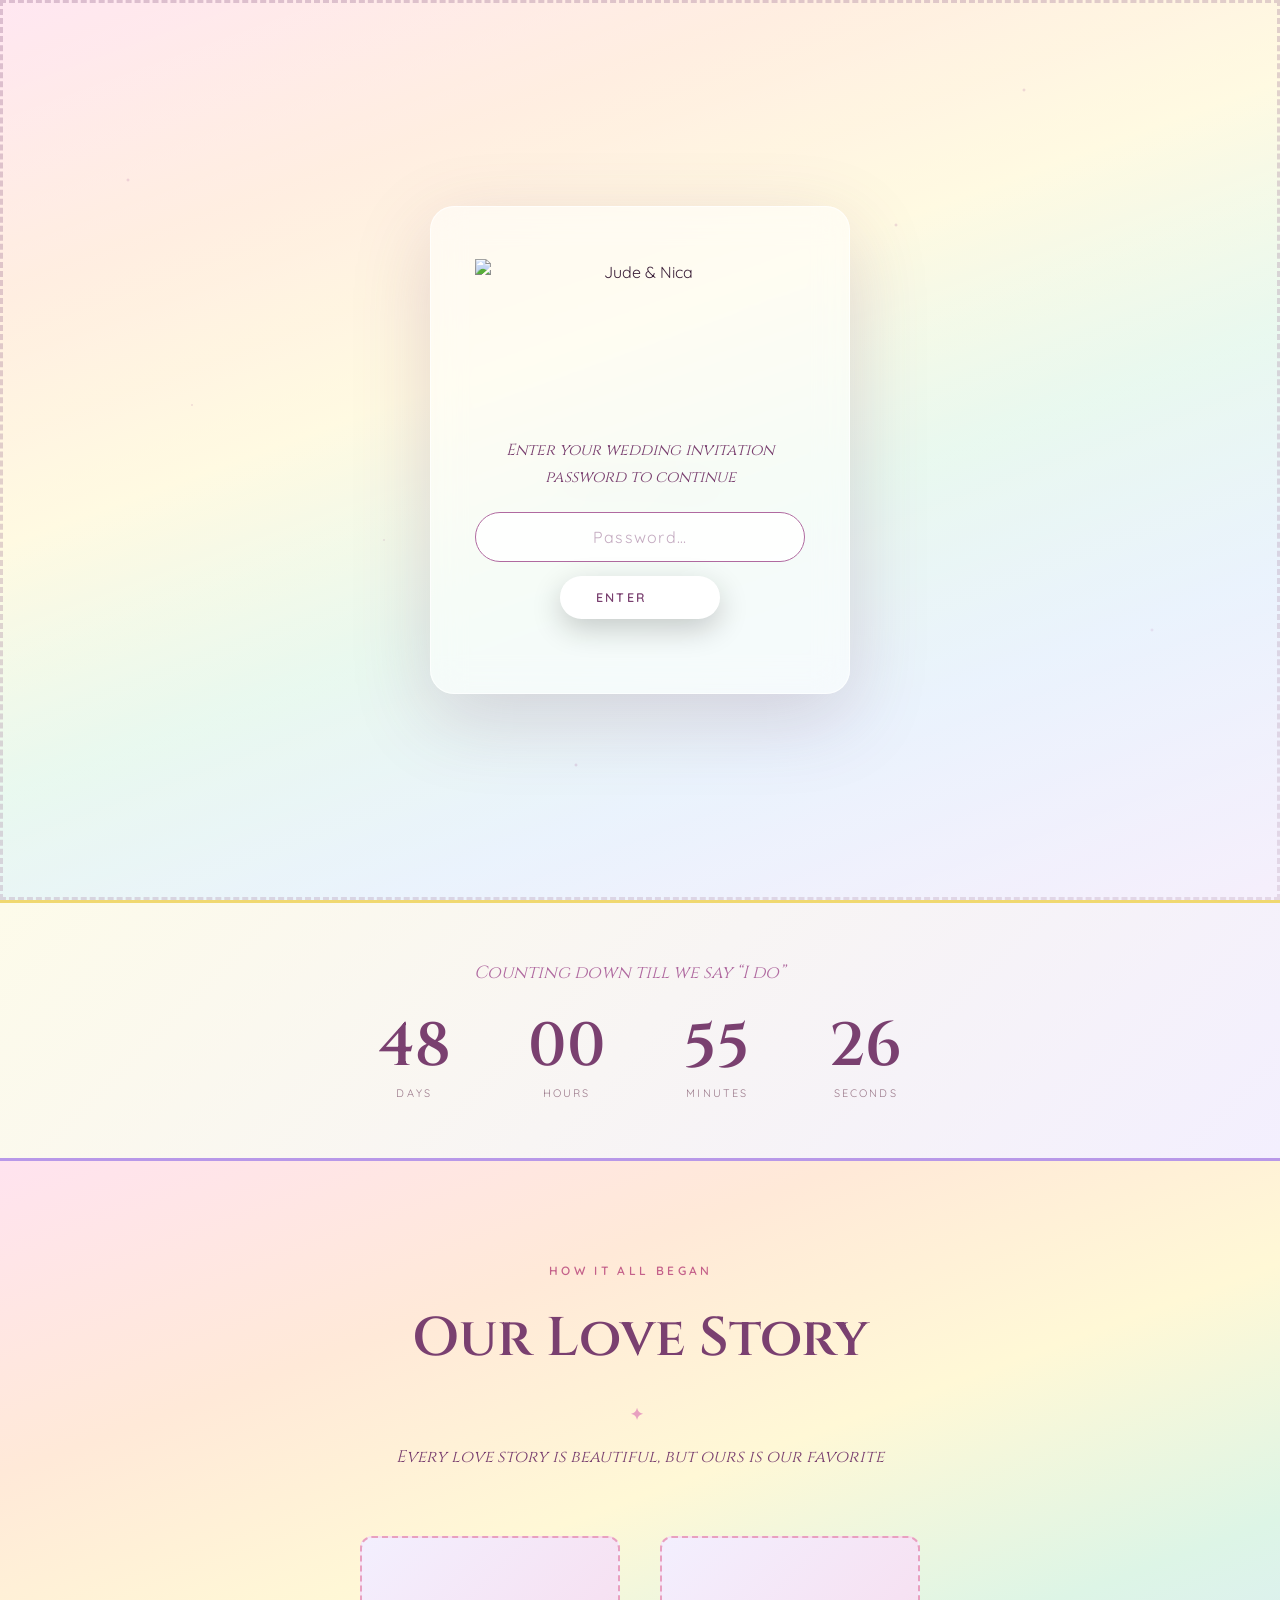
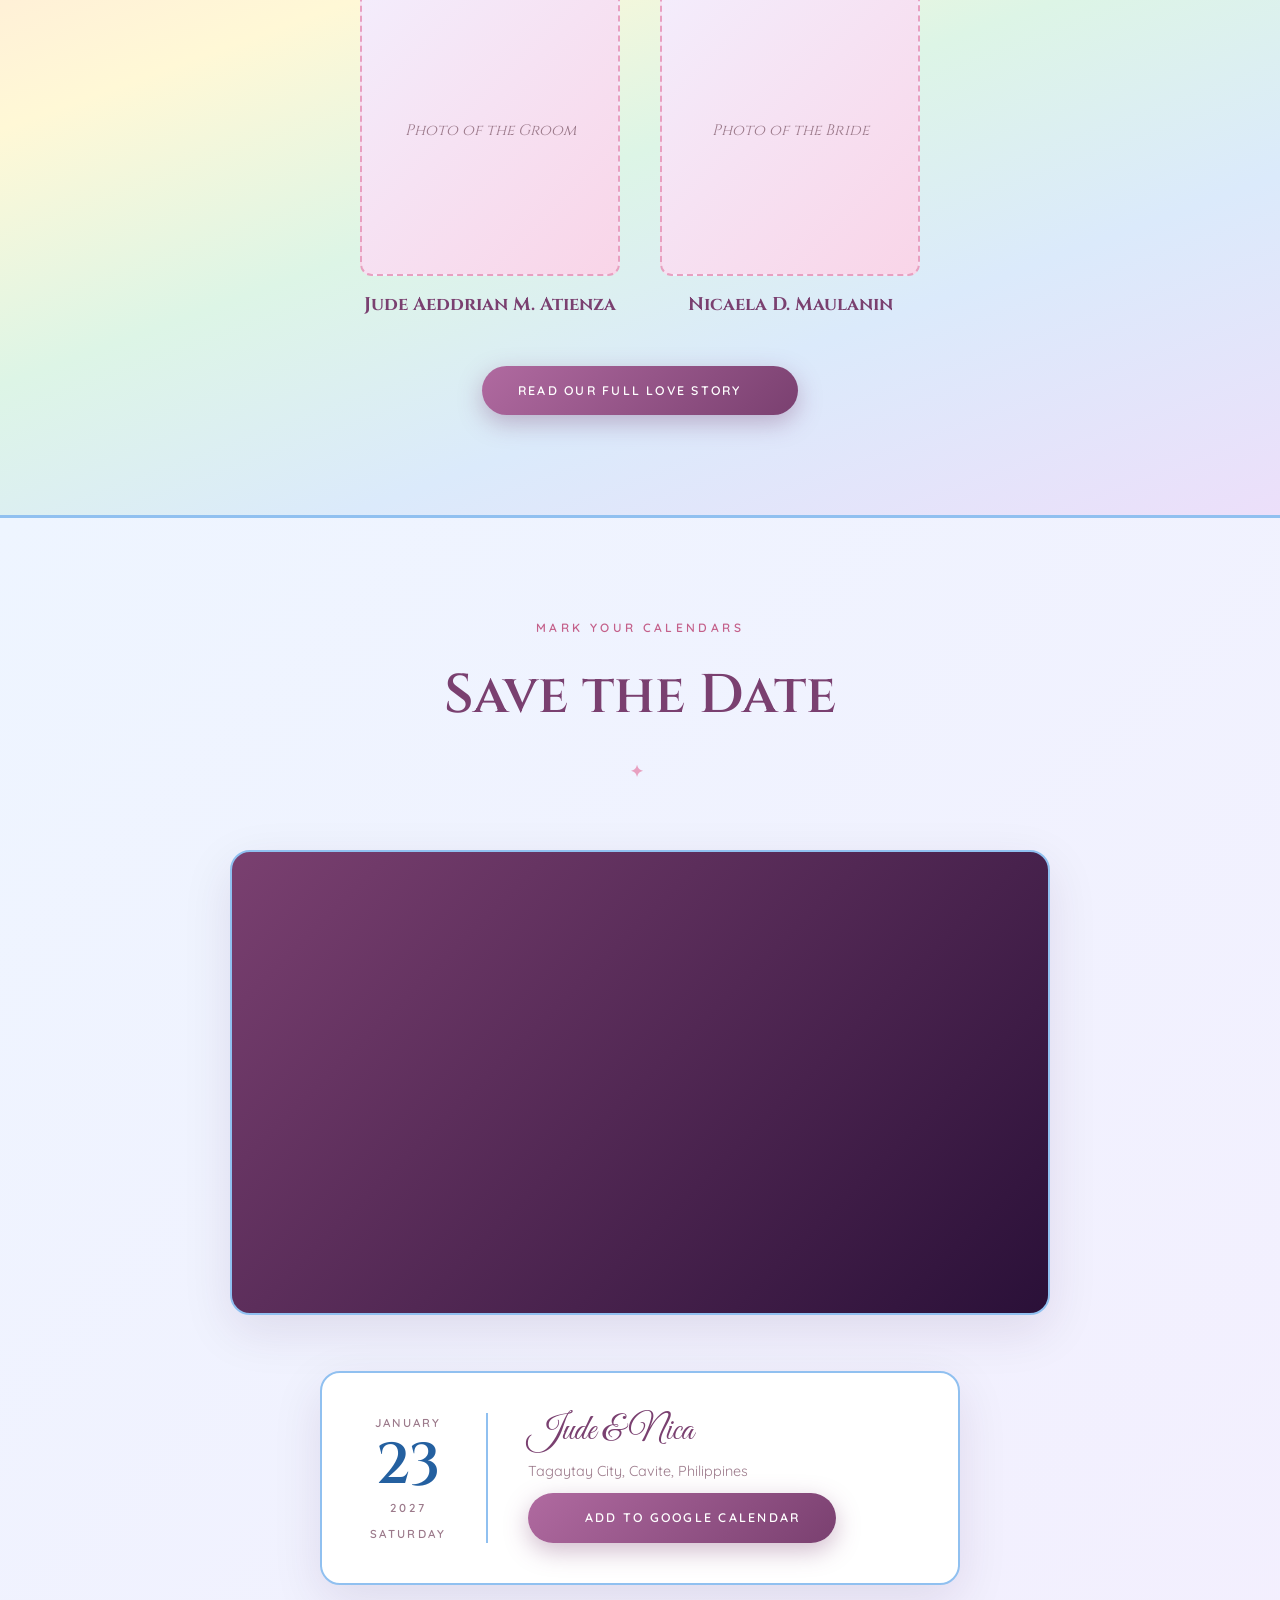
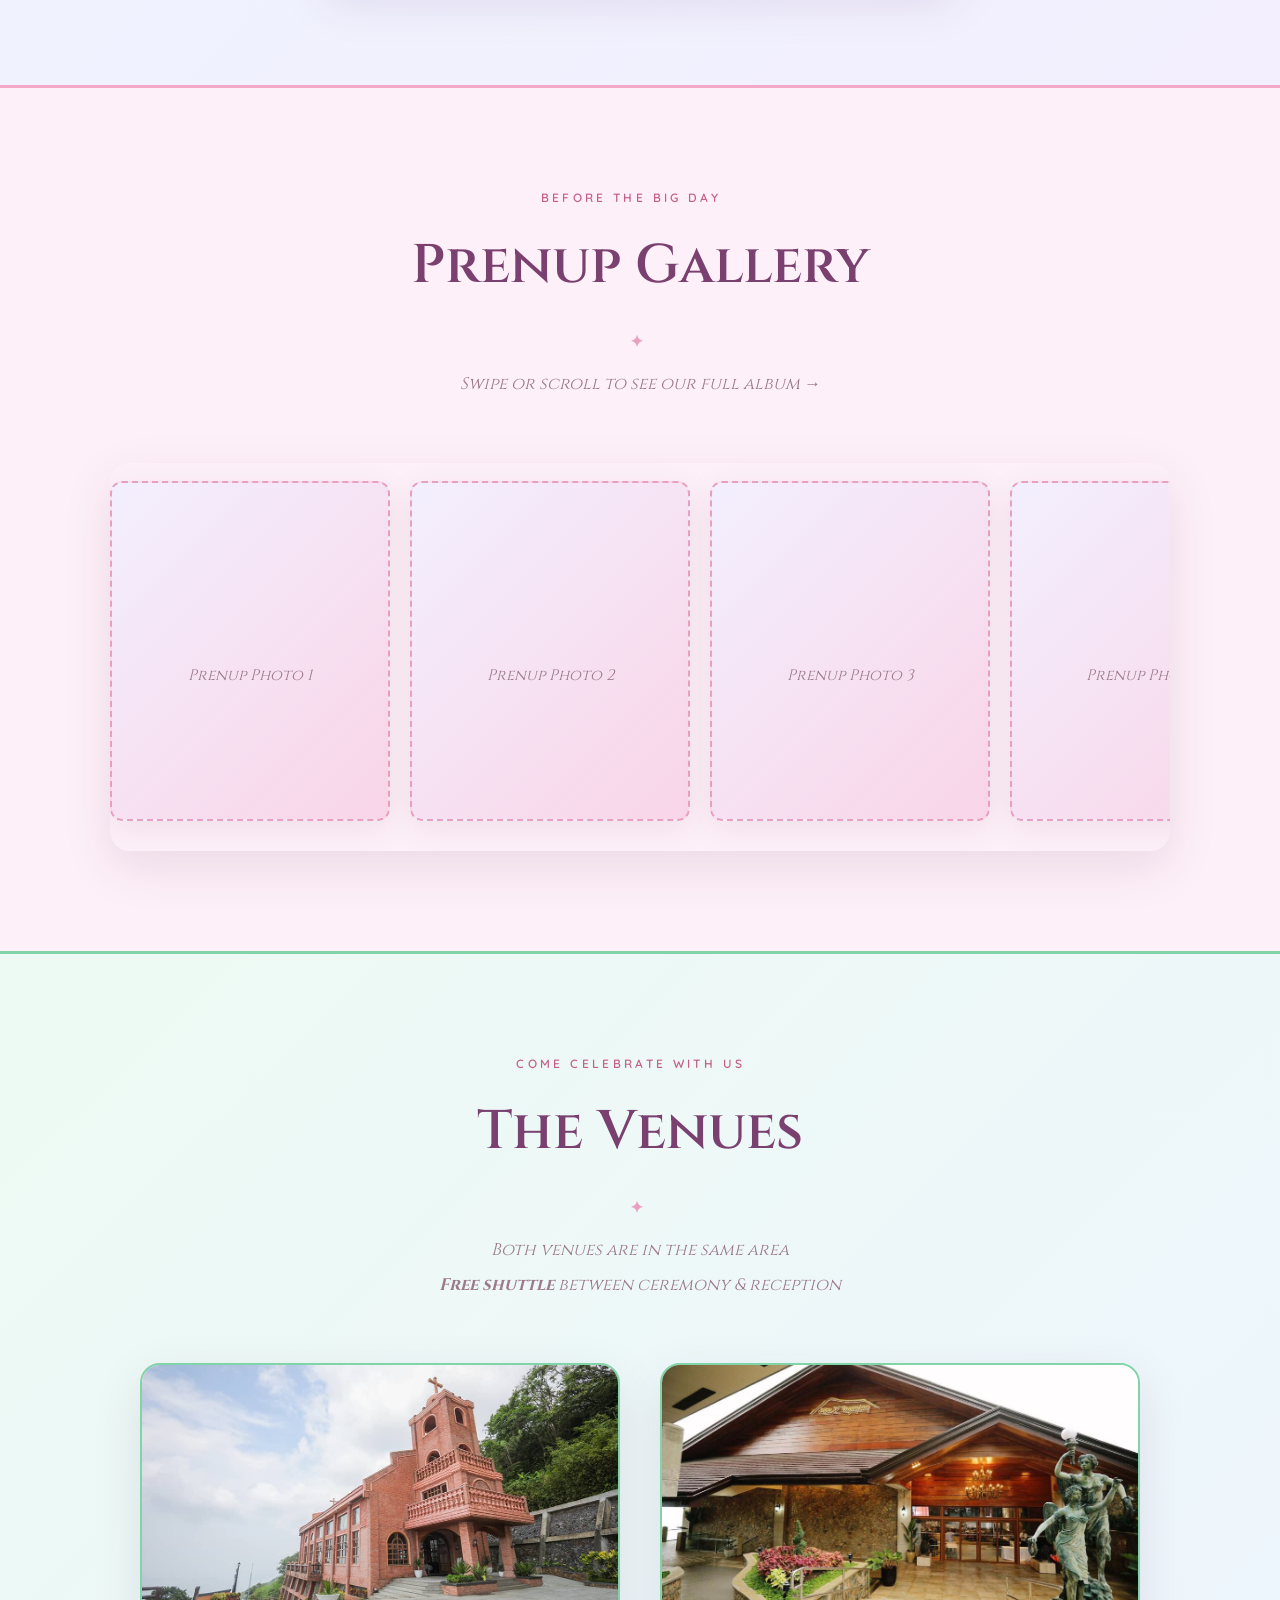
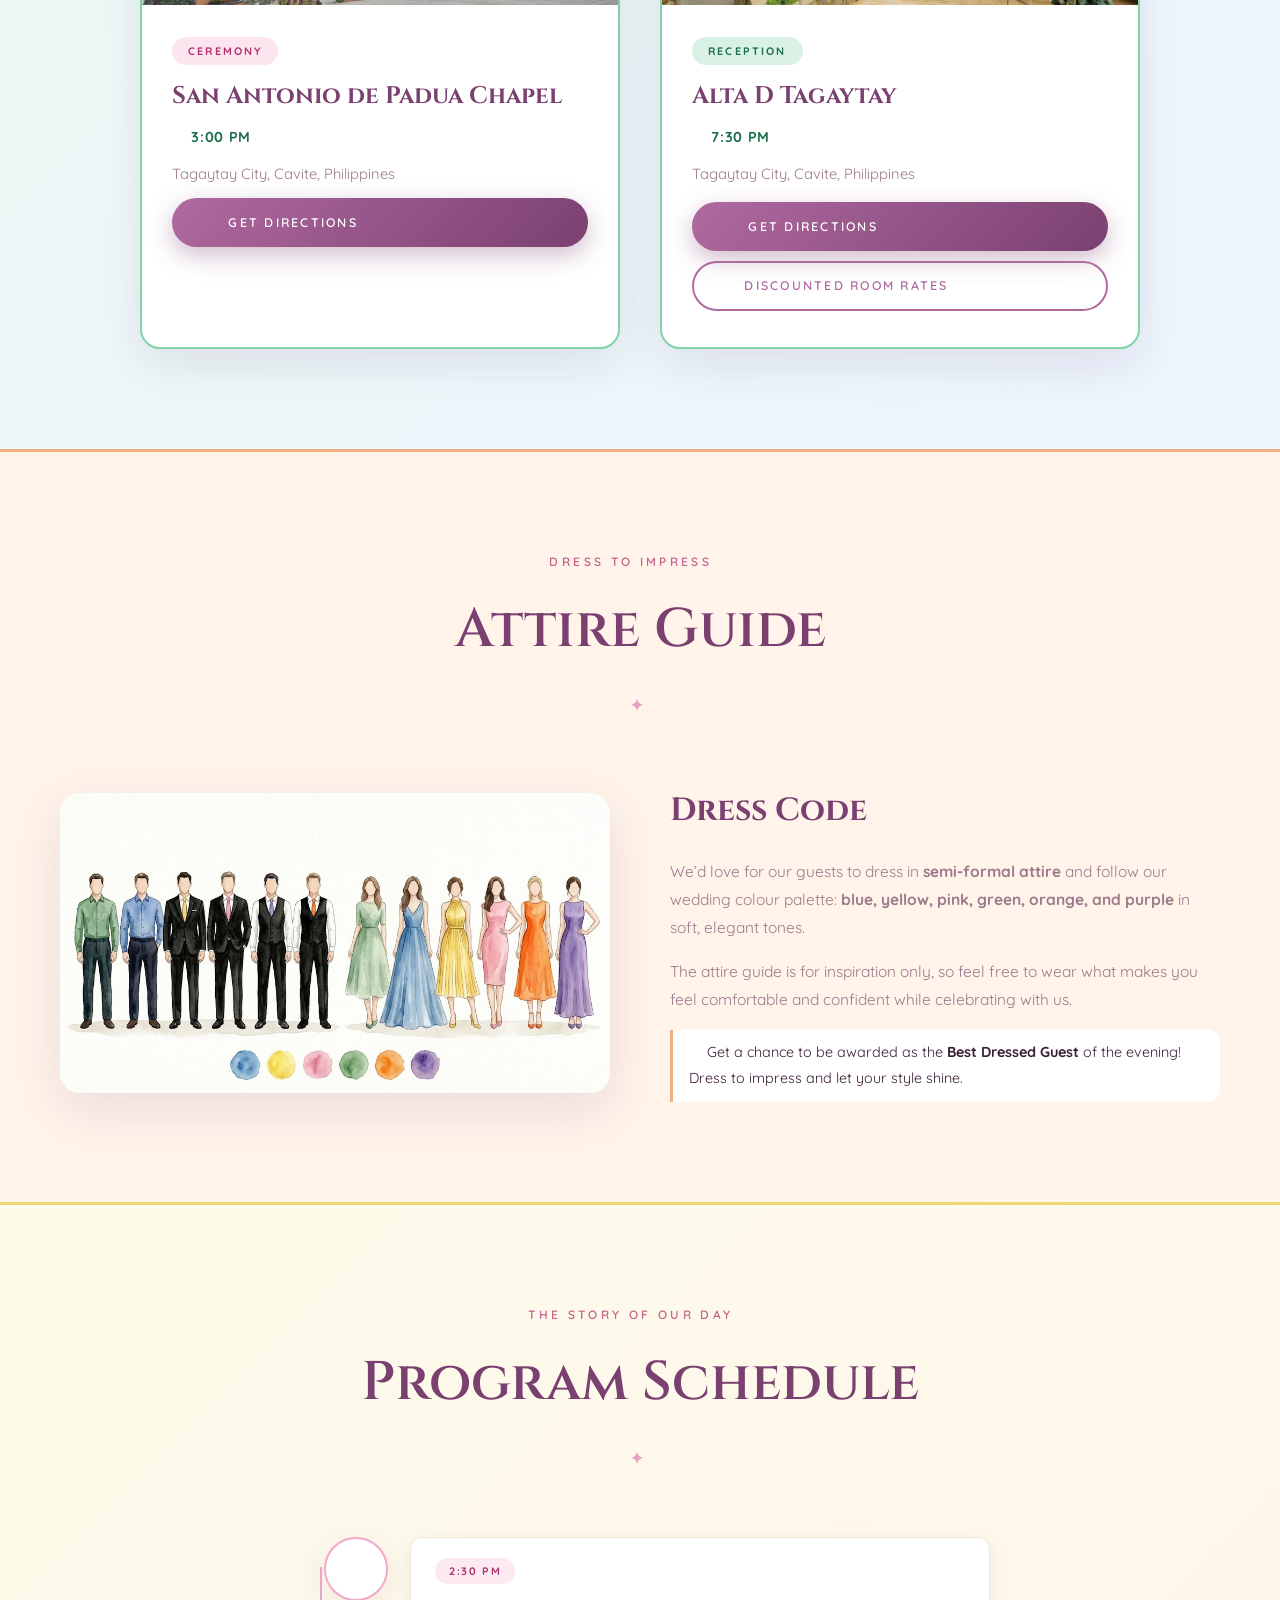
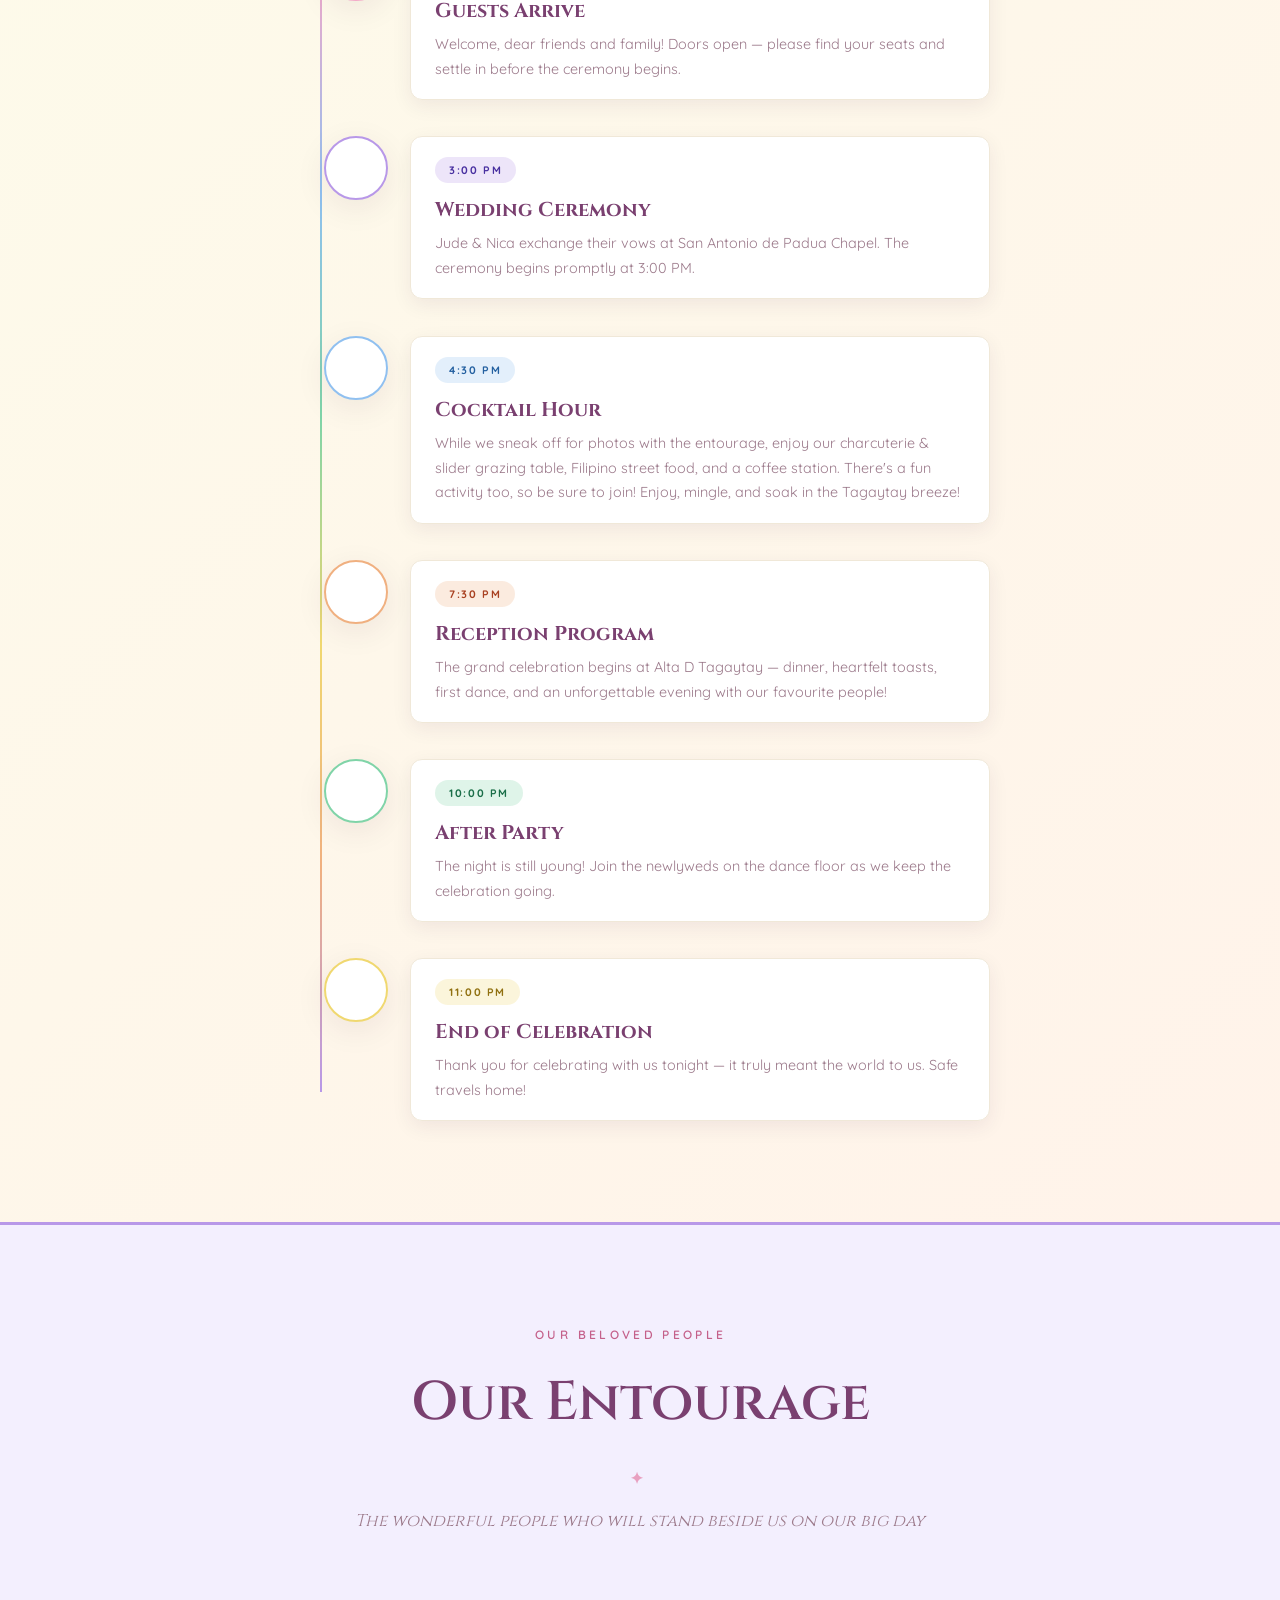
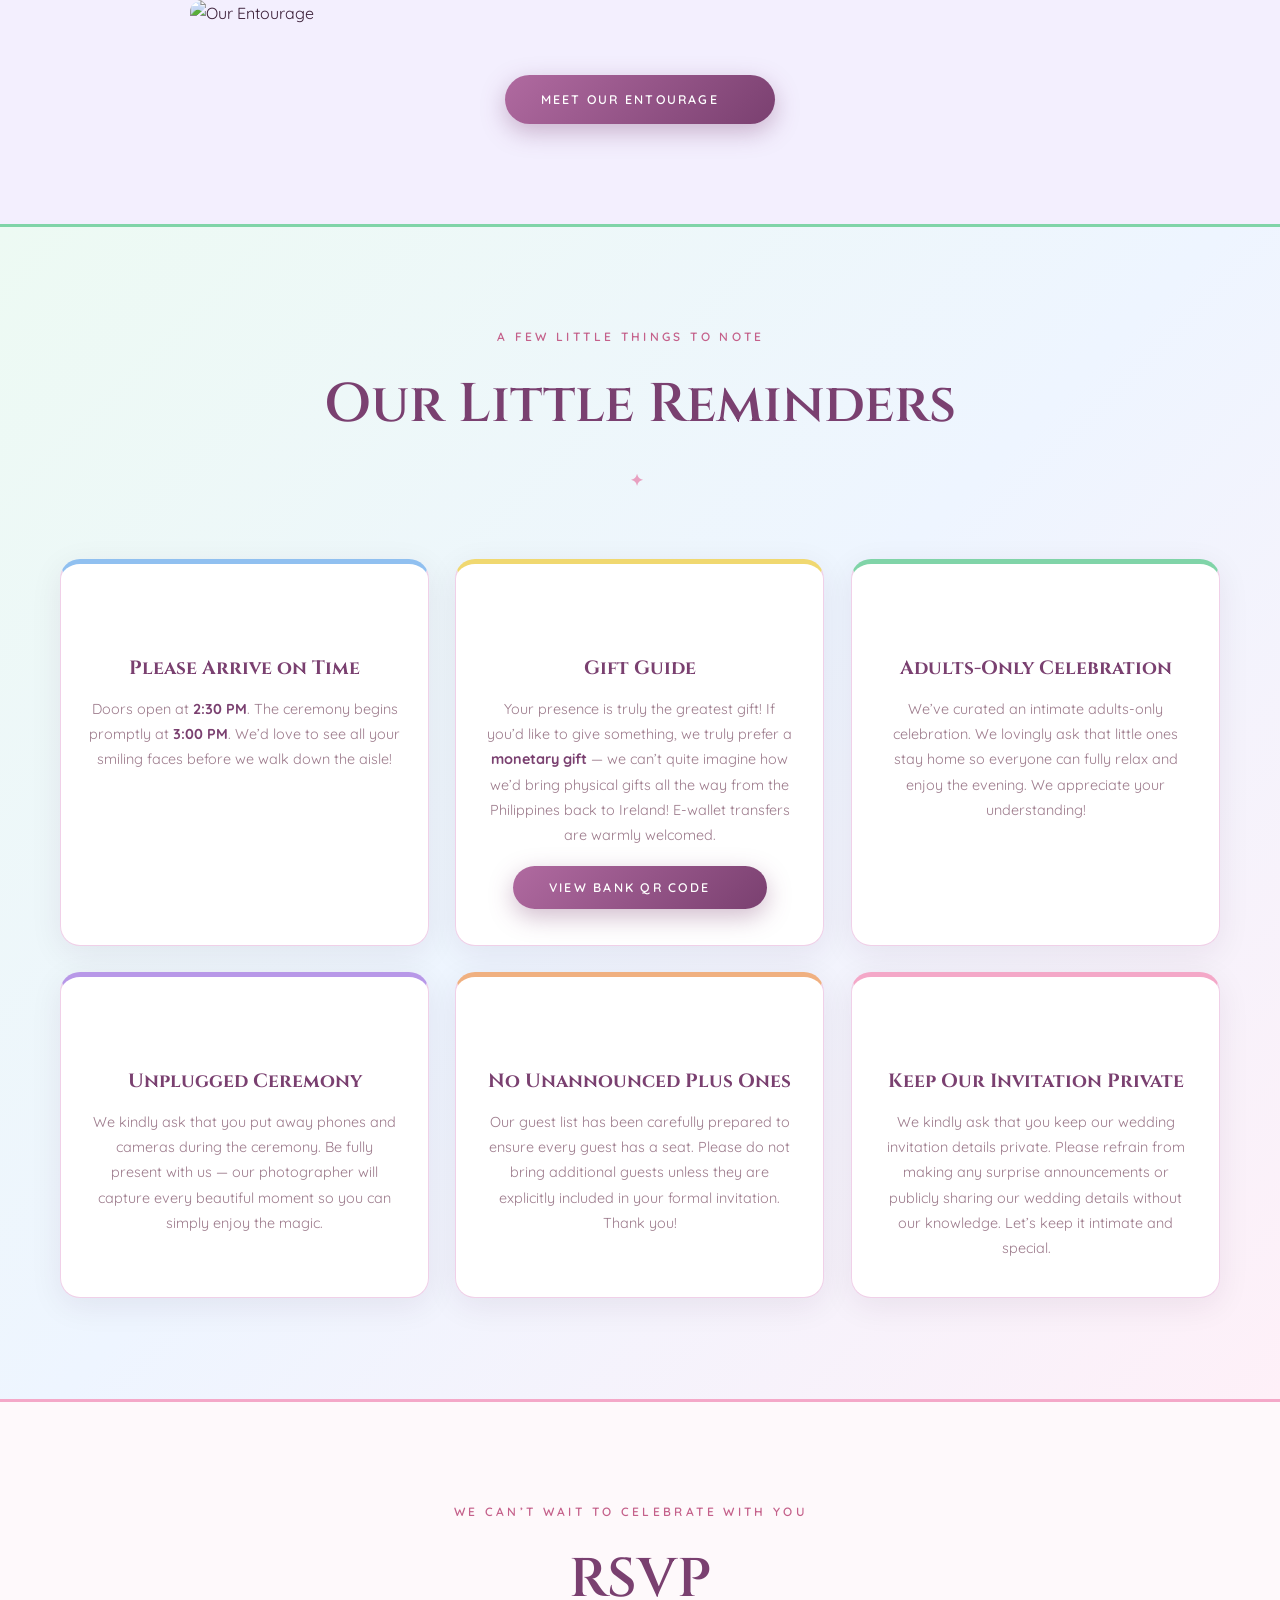
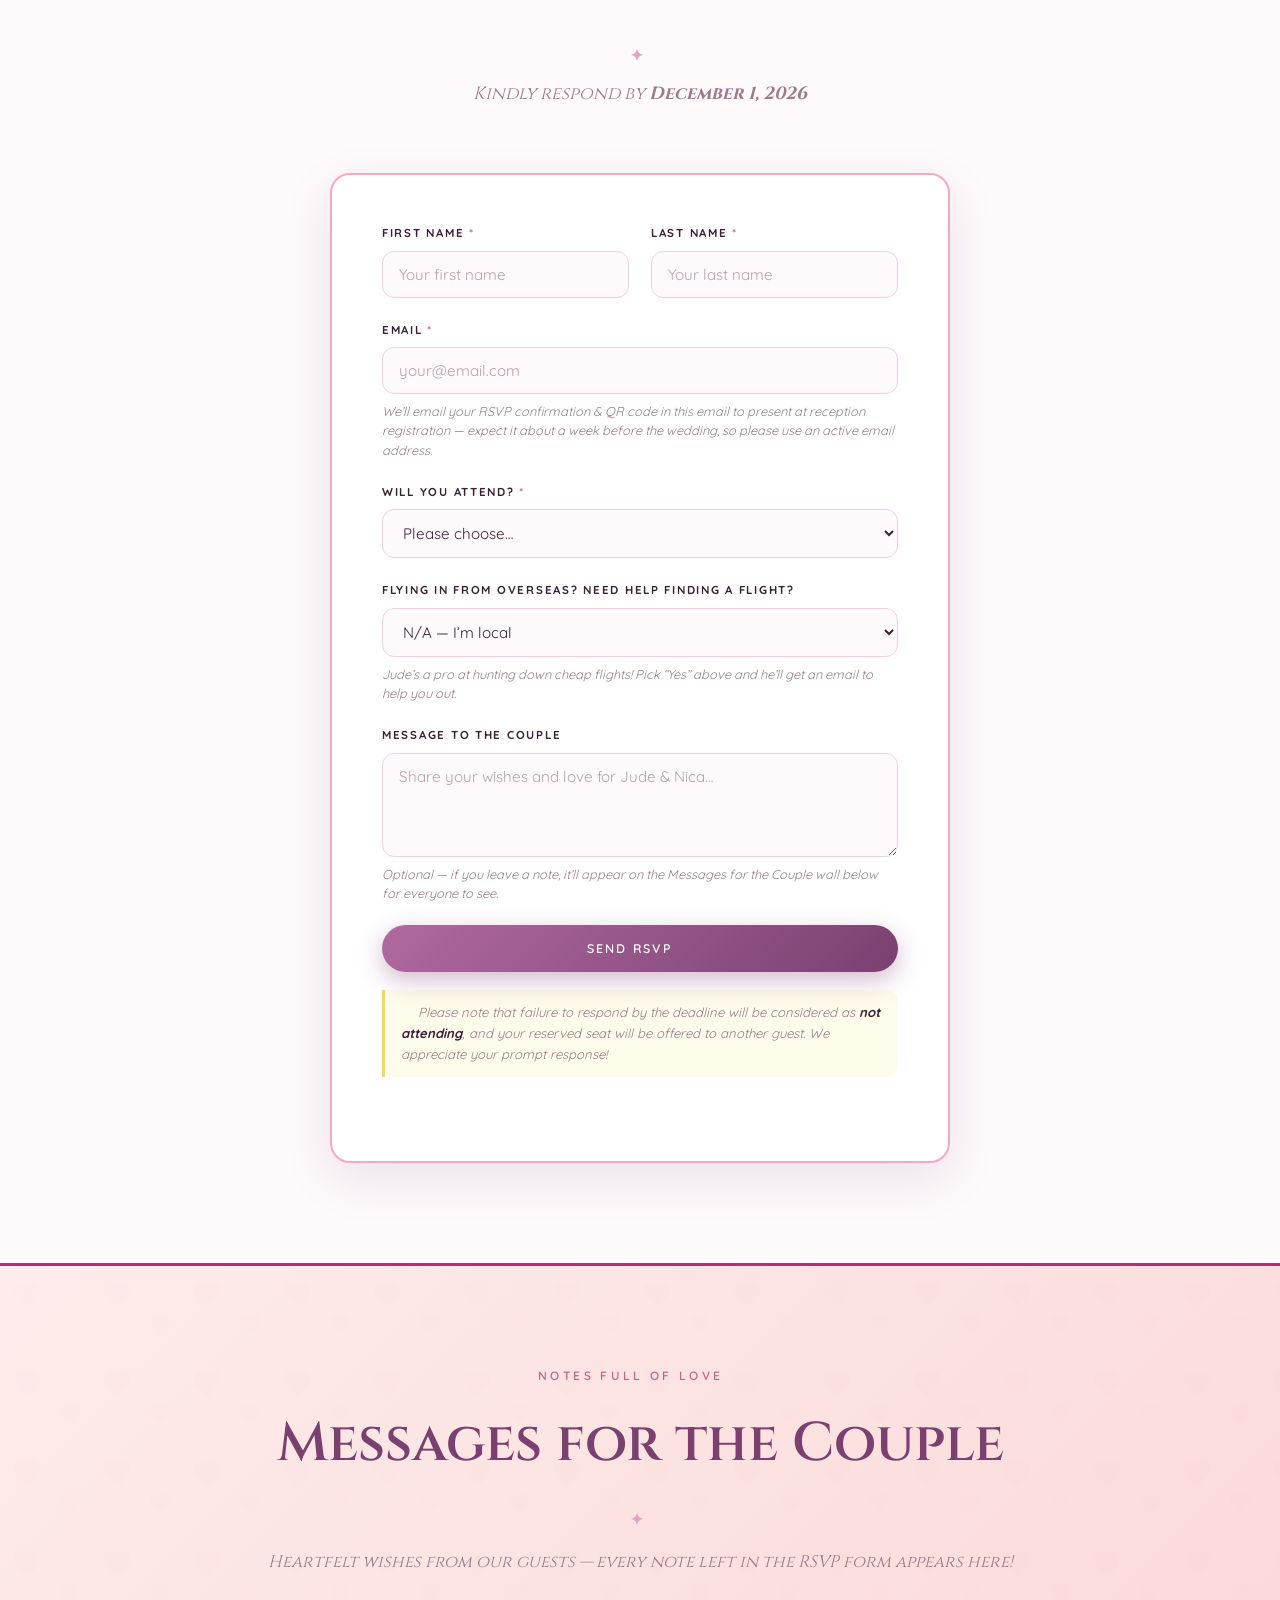
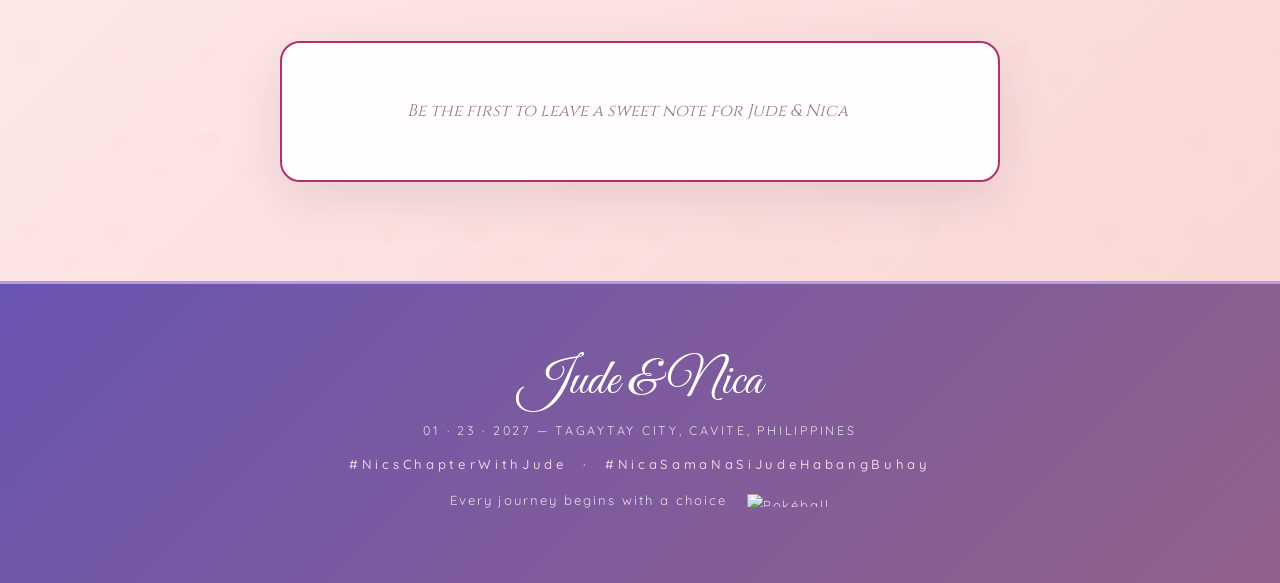
==== commit 8e97580a: "Add lazy loading to below-the-fold images on index.html" ====
--- a/index.html
+++ b/index.html
@@ -202,7 +202,7 @@
         <!-- Ceremony -->
         <div class="venue__card reveal">
             <div class="venue__img">
-                <img src="Pictures/san_antonio_de_padua_chapel.jpg" alt="San Antonio de Padua Chapel" class="venue__photo">
+                <img src="Pictures/san_antonio_de_padua_chapel.jpg" alt="San Antonio de Padua Chapel" class="venue__photo" loading="lazy" decoding="async">
             </div>
             <div class="venue__body">
                 <div class="venue__badge venue__badge--ceremony">Ceremony</div>
@@ -216,7 +216,7 @@
         <!-- Reception -->
         <div class="venue__card reveal">
             <div class="venue__img">
-                <img src="Pictures/alta_D_tagaytay.jpg" alt="Alta D&#8217; Tagaytay" class="venue__photo">
+                <img src="Pictures/alta_D_tagaytay.jpg" alt="Alta D&#8217; Tagaytay" class="venue__photo" loading="lazy" decoding="async">
             </div>
             <div class="venue__body">
                 <div class="venue__badge venue__badge--reception">Reception</div>
@@ -242,7 +242,7 @@
     </div>
     <div class="attire__wrap reveal">
         <div class="attire__img">
-            <img src="Pictures/dress_code.jpeg" alt="Attire Guide" class="attire__guide-img">
+            <img src="Pictures/dress_code.jpeg" alt="Attire Guide" class="attire__guide-img" loading="lazy" decoding="async">
         </div>
         <div class="attire__body">
             <h3>Dress Code</h3>
@@ -326,7 +326,7 @@
         <p class="section__sub">The wonderful people who will stand beside us on our big day</p>
     </div>
     <div class="entourage-teaser__photo reveal">
-        <img src="Pictures/Entourage_Main.png" alt="Our Entourage" class="entourage-teaser__img">
+        <img src="Pictures/Entourage_Main.png" alt="Our Entourage" class="entourage-teaser__img" loading="lazy" decoding="async">
     </div>
     <div class="entourage-teaser__cta reveal">
         <a href="entourage.html" class="btn btn--dark">Meet Our Entourage <svg class="icon" aria-hidden="true"><use href="img/icons.svg#icon-bouquet"></use></svg></a>
@@ -481,7 +481,7 @@
     <p class="footer__names">Jude &amp; Nica</p>
     <p class="footer__date">01 &middot; 23 &middot; 2027 &mdash; Tagaytay City, Cavite, Philippines</p>
     <p class="footer__hashtags">#NicsChapterWithJude &nbsp;&middot;&nbsp; #NicaSamaNaSiJudeHabangBuhay</p>
-    <p class="footer__quote">Every journey begins with a choice &nbsp;<img src="pokeball (1).png" alt="Pok&#233;ball" class="footer__pokeball"></p>
+    <p class="footer__quote">Every journey begins with a choice &nbsp;<img src="pokeball (1).png" alt="Pok&#233;ball" class="footer__pokeball" loading="lazy" decoding="async"></p>
 </footer>
 
 <script src="js/config.js"></script>
--- a/css/style.css
+++ b/css/style.css
@@ -119,7 +119,7 @@
    HERO
    ================================================================ */
 .hero {
-    position:relative; min-height:100vh;
+    position:relative; min-height:100vh; min-height:100svh;
     display:flex; align-items:center; justify-content:center;
     text-align:center; color:var(--royal-dark); overflow:hidden;
     background: var(--dream-gradient);
@@ -174,7 +174,7 @@
         rgba(30,12,32,.7) 100%);
 }
 .hero__content {
-    position:relative; z-index:2; width:100%; min-height:100vh;
+    position:relative; z-index:2; width:100%; min-height:100vh; min-height:100svh;
     display:flex; flex-direction:column; align-items:center; justify-content:space-between;
     padding:112px 20px 100px; animation:fadeUp 1.2s ease both;
 }
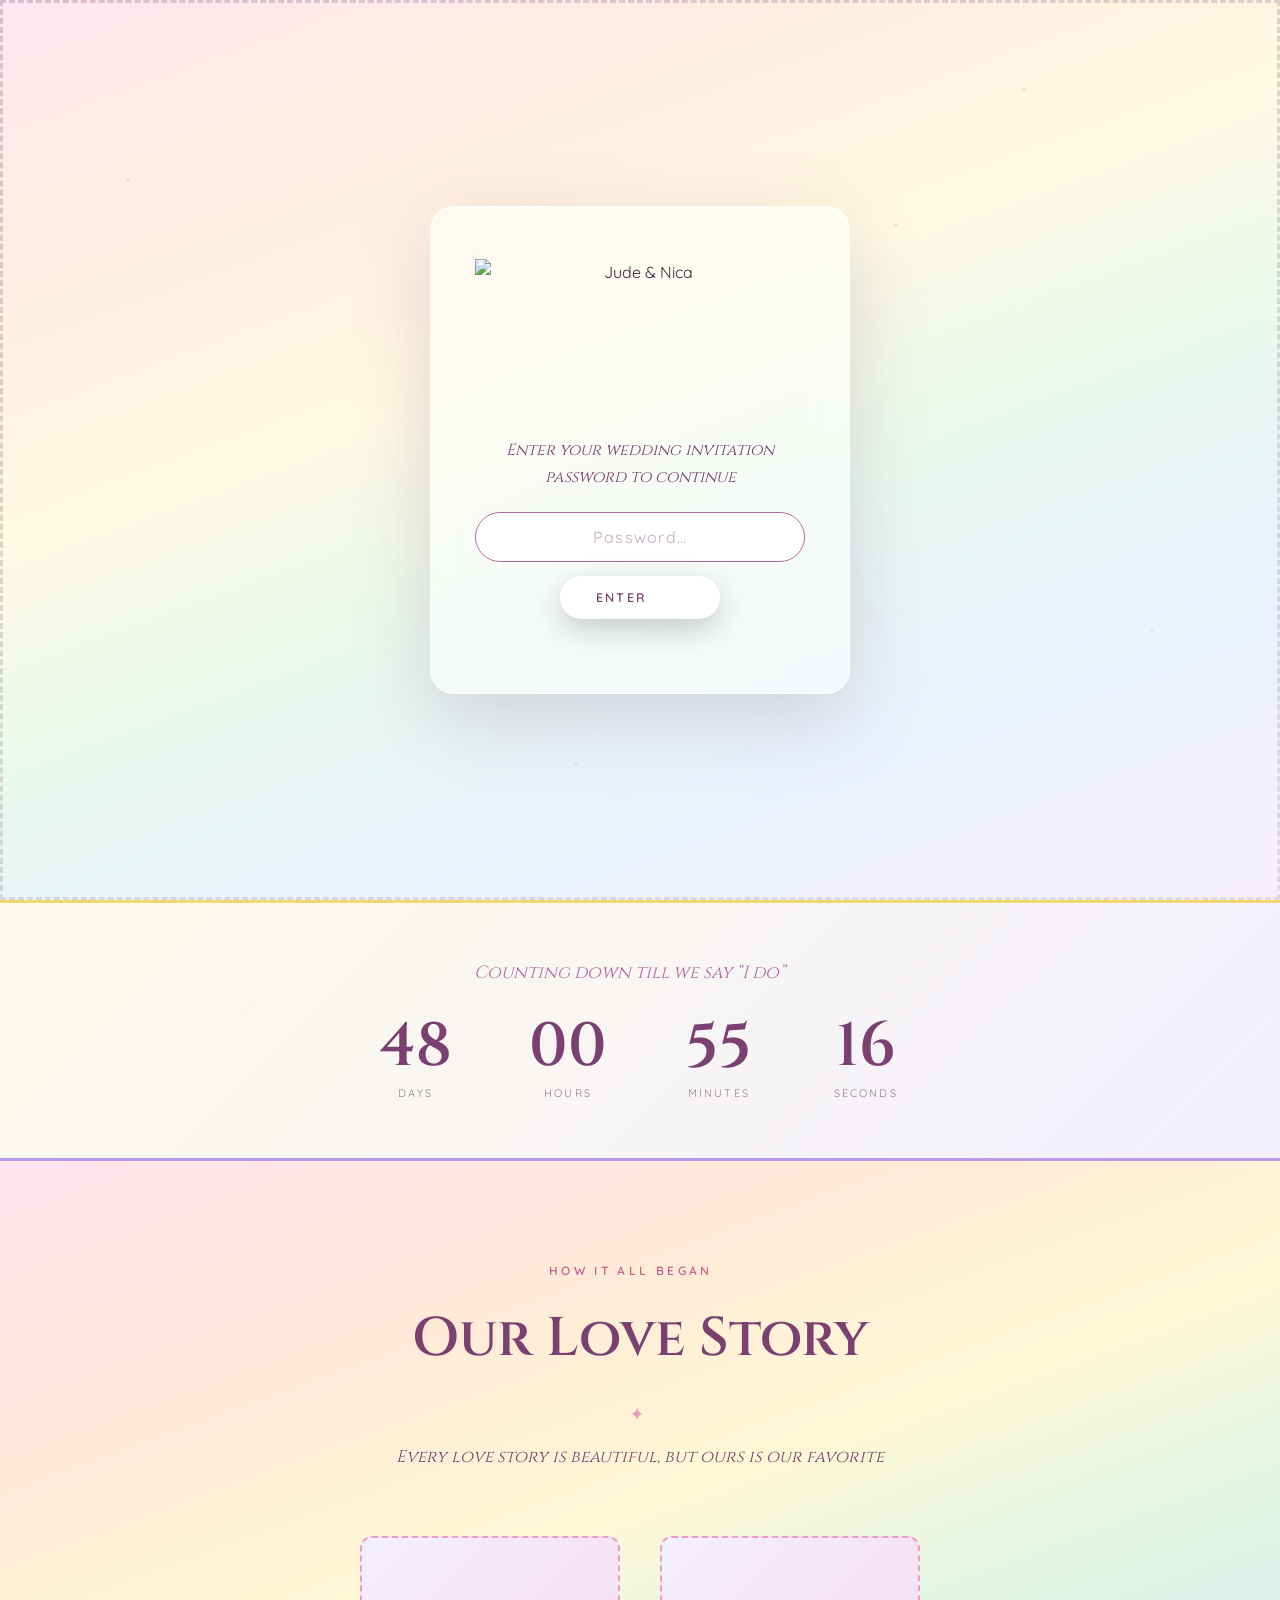
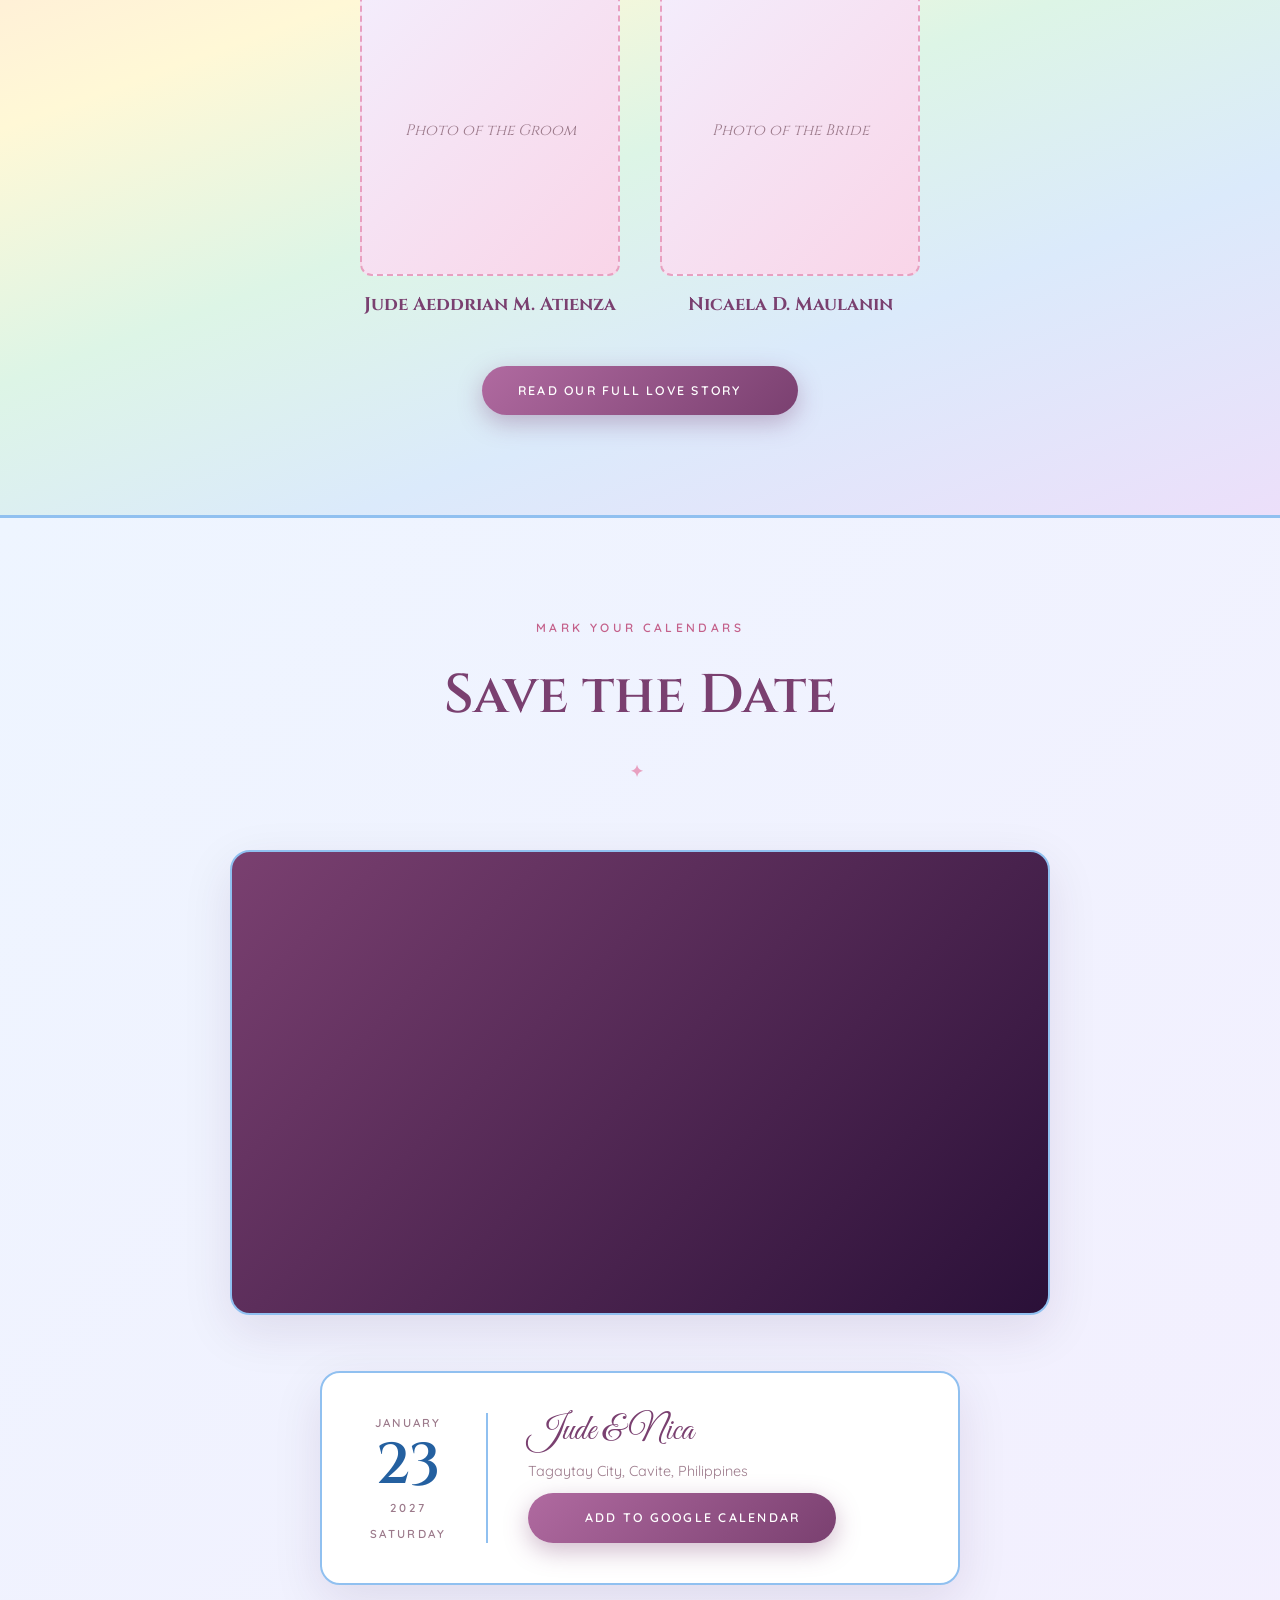
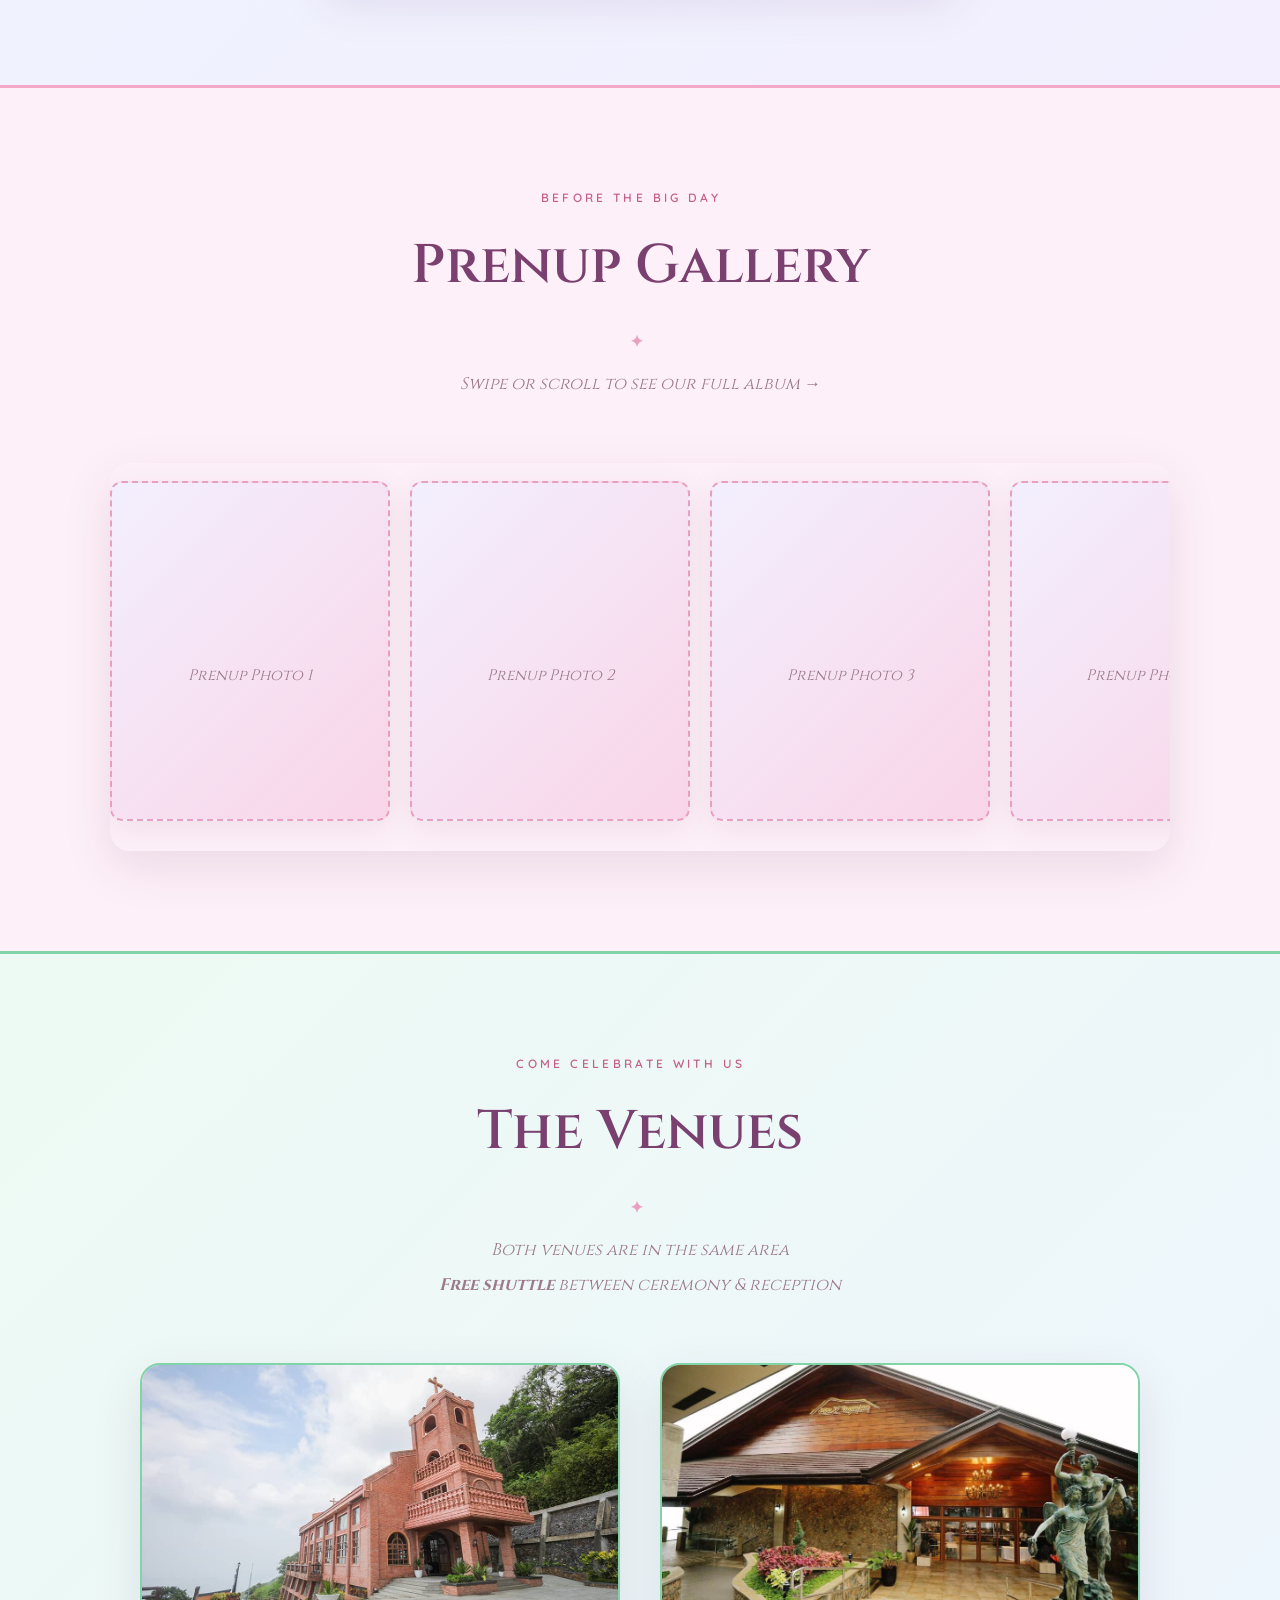
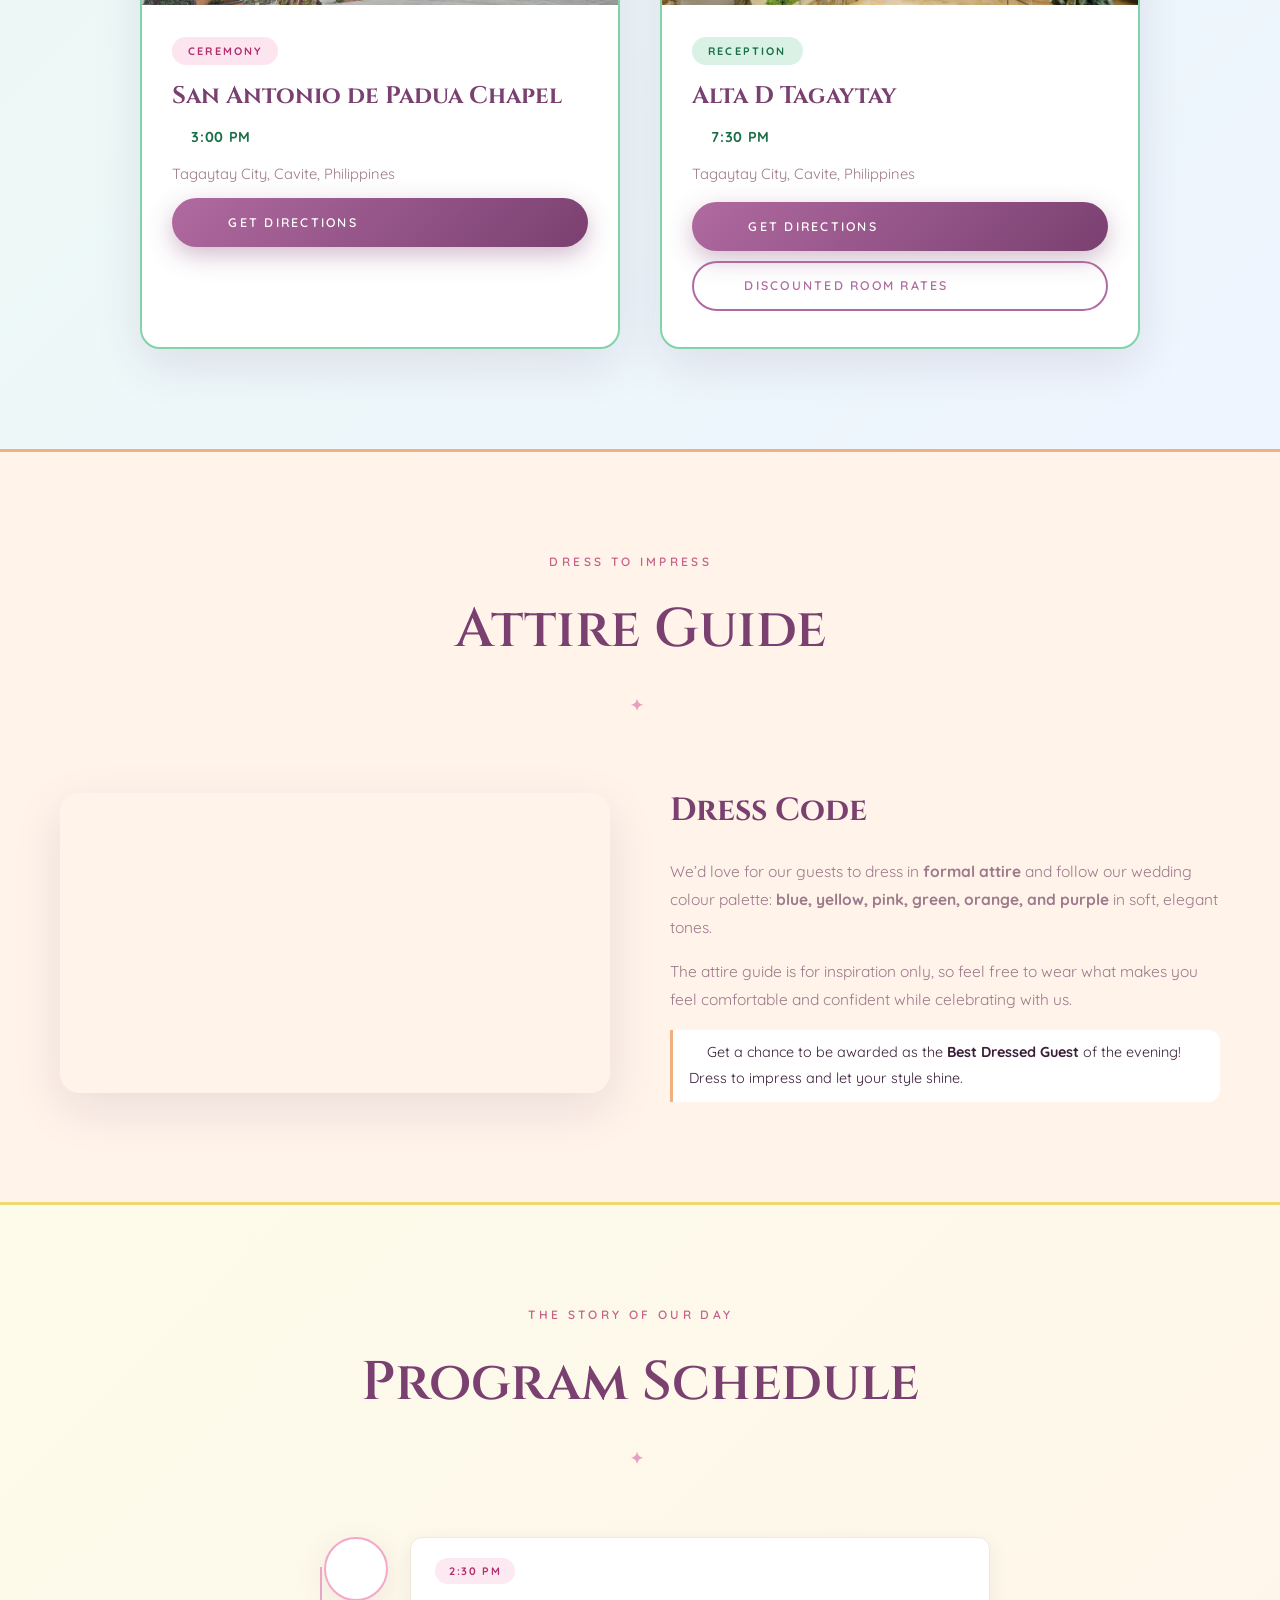
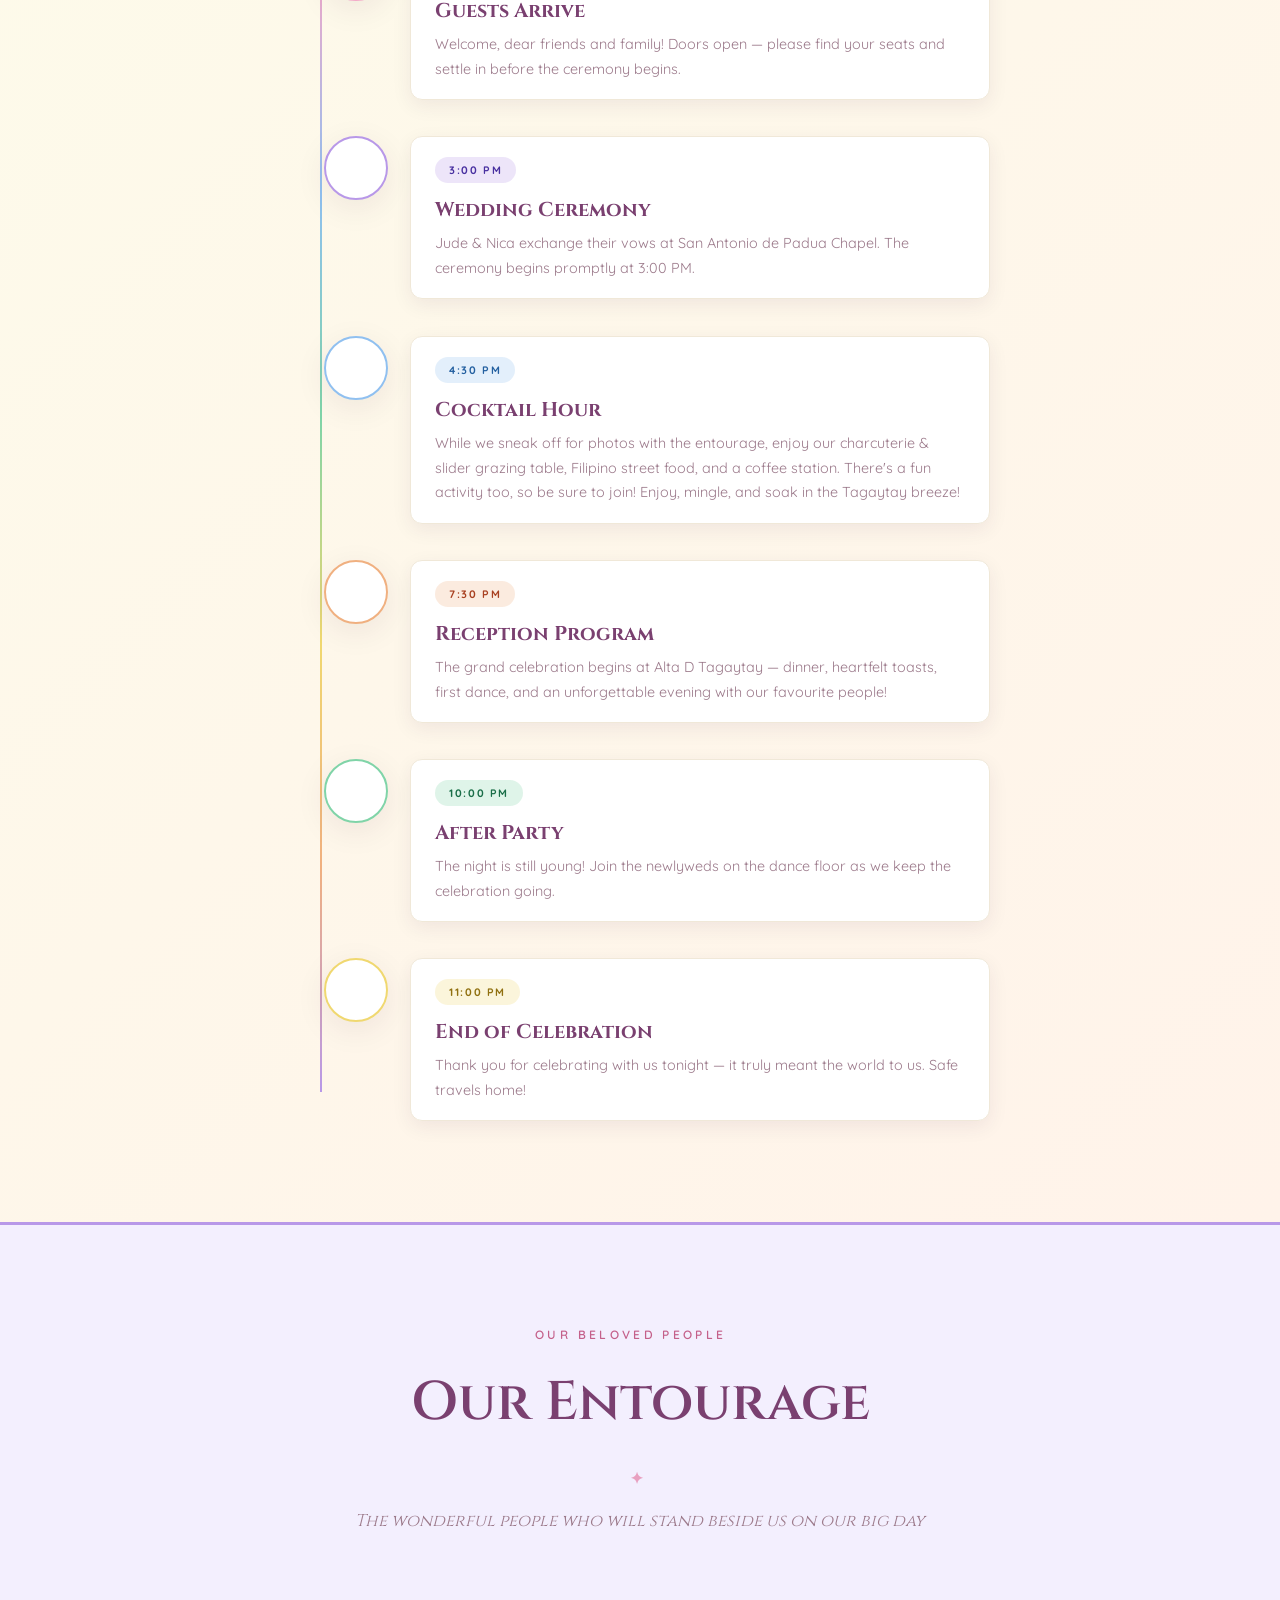
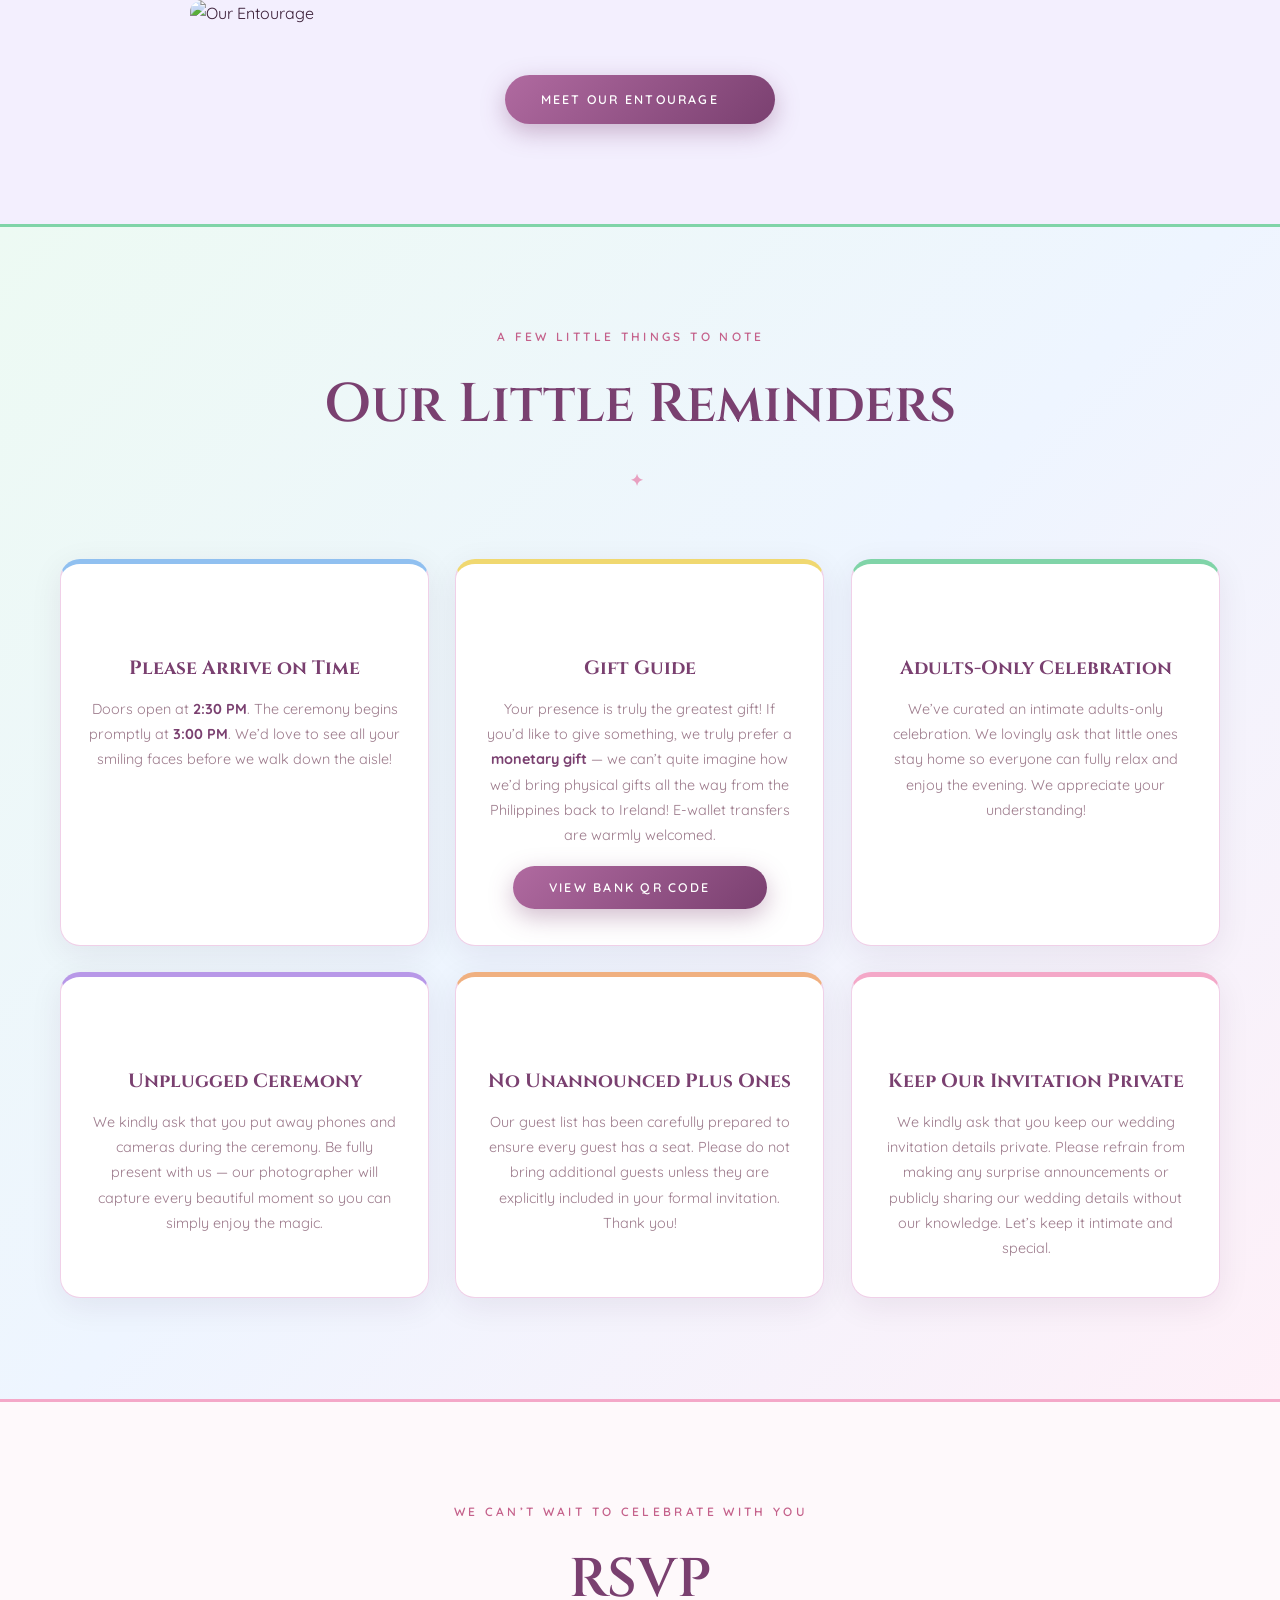
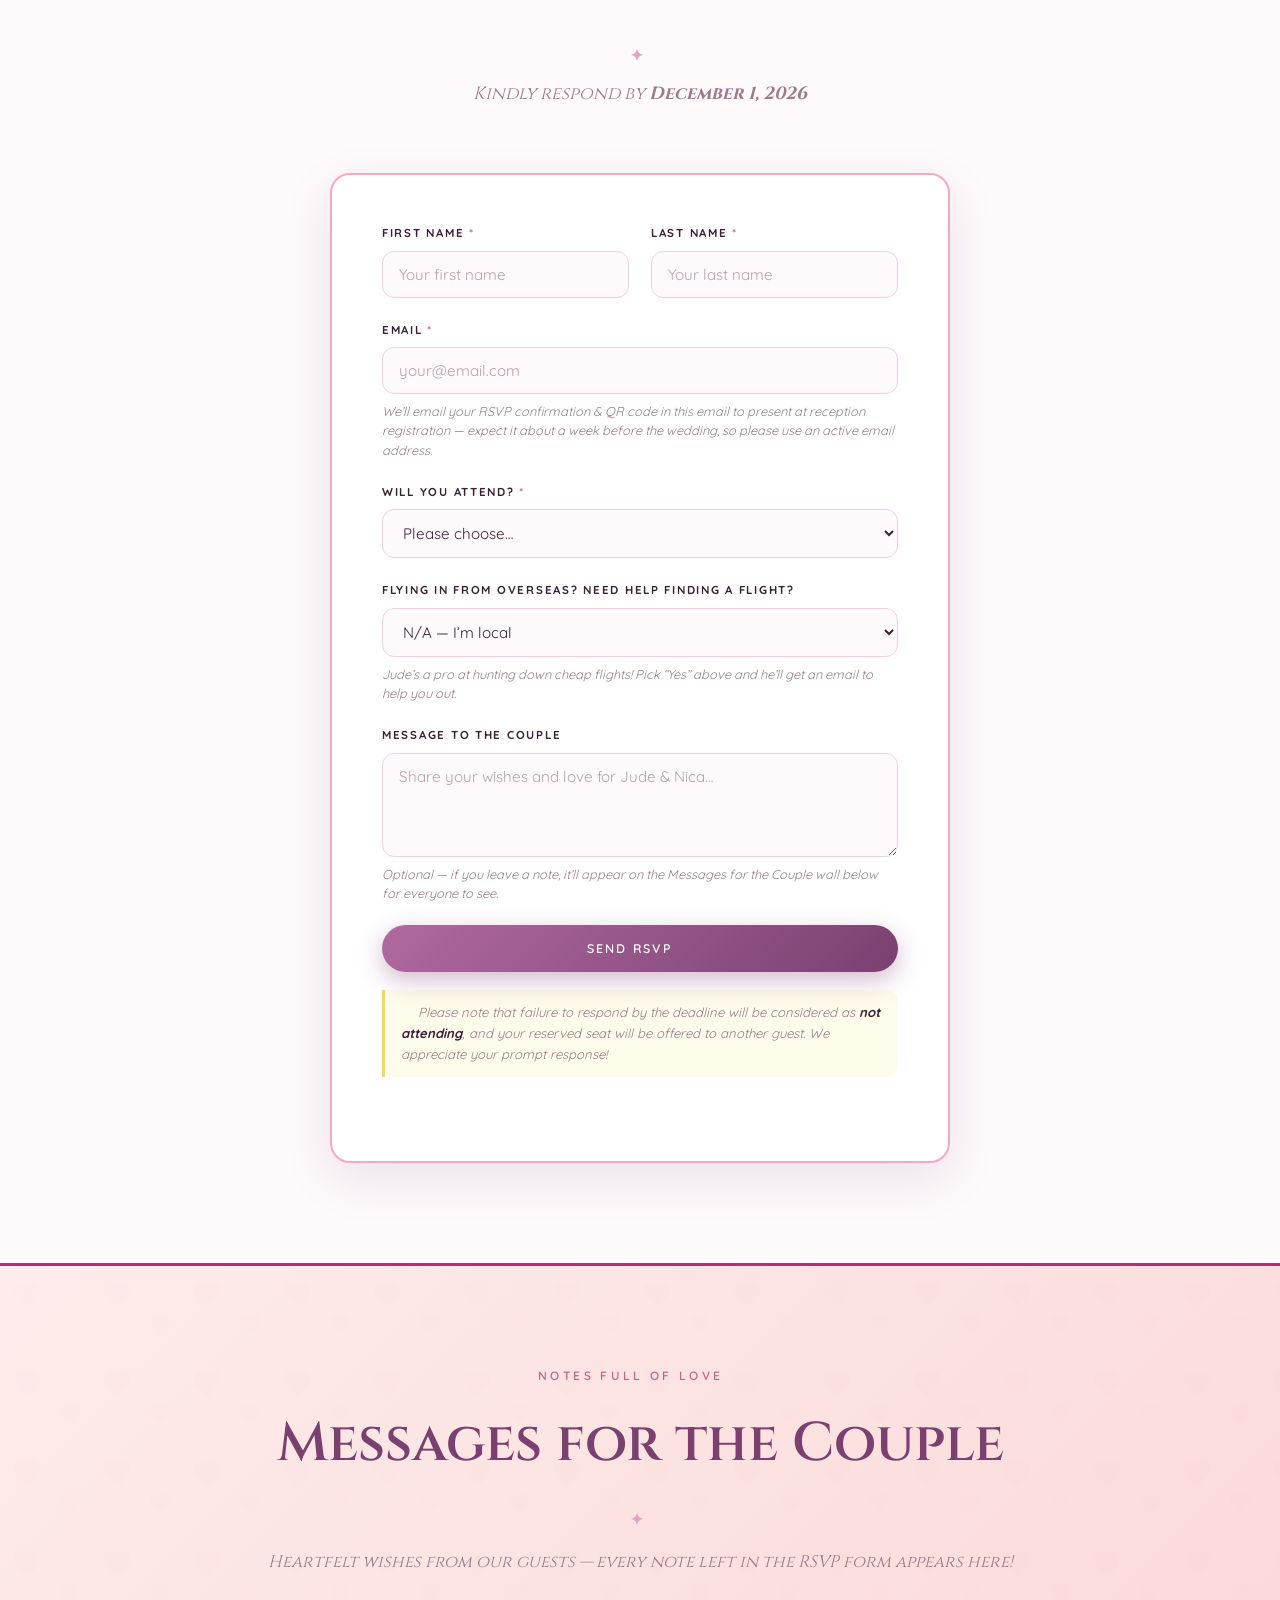
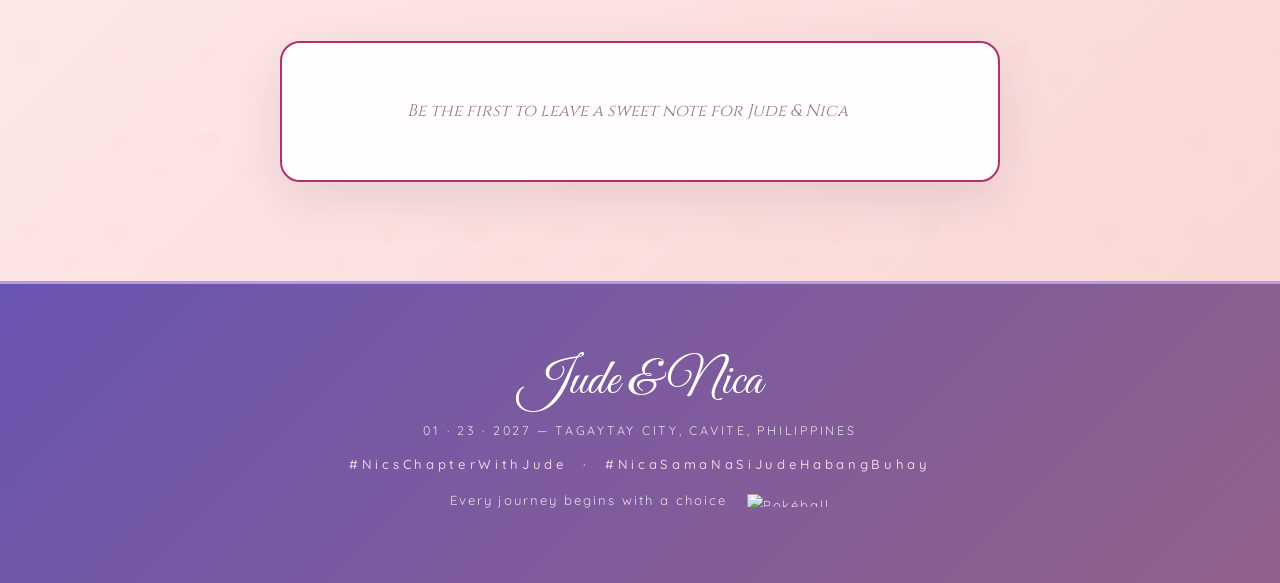
==== commit 197f65c2: "Add Chapter 1/2 story quotes, formal attire wording, and bride's parents photos - love-story.html: A" ====
--- a/index.html
+++ b/index.html
@@ -246,7 +246,7 @@
         </div>
         <div class="attire__body">
             <h3>Dress Code</h3>
-            <p>We&#8217;d love for our guests to dress in <strong>semi-formal attire</strong> and follow our wedding colour palette: <strong>blue, yellow, pink, green, orange, and purple</strong> in soft, elegant tones.</p>
+            <p>We&#8217;d love for our guests to dress in <strong>formal attire</strong> and follow our wedding colour palette: <strong>blue, yellow, pink, green, orange, and purple</strong> in soft, elegant tones.</p>
             <p>The attire guide is for inspiration only, so feel free to wear what makes you feel comfortable and confident while celebrating with us.</p>
             <p class="attire__note"><svg class="icon" aria-hidden="true"><use href="img/icons.svg#icon-medal"></use></svg> Get a chance to be awarded as the <strong>Best Dressed Guest</strong> of the evening! Dress to impress and let your style shine.</p>
         </div>
--- a/css/style.css
+++ b/css/style.css
@@ -423,6 +423,8 @@
 .story__chapter-body { padding:10px 0; }
 .story__chapter-body h3 { font-family:var(--serif); font-size:1.65rem; color:var(--royal-dark); margin-bottom:14px; line-height:1.3; }
 .story__chapter-body p { color:var(--muted); font-size:.97rem; line-height:1.8; }
+.story__quote { margin:18px 0 0; padding:14px 20px; border-left:3px solid var(--c-blue); background:var(--c-blue-bg); border-radius:0 var(--radius-sm) var(--radius-sm) 0; font-family:var(--sans); font-size:.97rem; font-style:italic; color:var(--c-blue-d); line-height:1.8; }
+.story__quote cite { display:block; margin-top:8px; font-family:var(--sans); font-style:normal; font-size:.82rem; color:var(--c-blue-d); opacity:.8; }
 
 /* ================================================================
    OUR LOVE STORY / ENTOURAGE — teaser sections on the main page
@@ -677,6 +679,10 @@
     flex-shrink:0;
 }
 .entourage__featured-name::before { width:80px; height:80px; }
+.entourage__group p.has-photo::before,
+.entourage__featured-name.has-photo::before {
+    background-image:var(--photo) !important; background-size:cover !important; background-position:center !important;
+}
 
 /* ================================================================
    REMINDERS  — individual rainbow cards
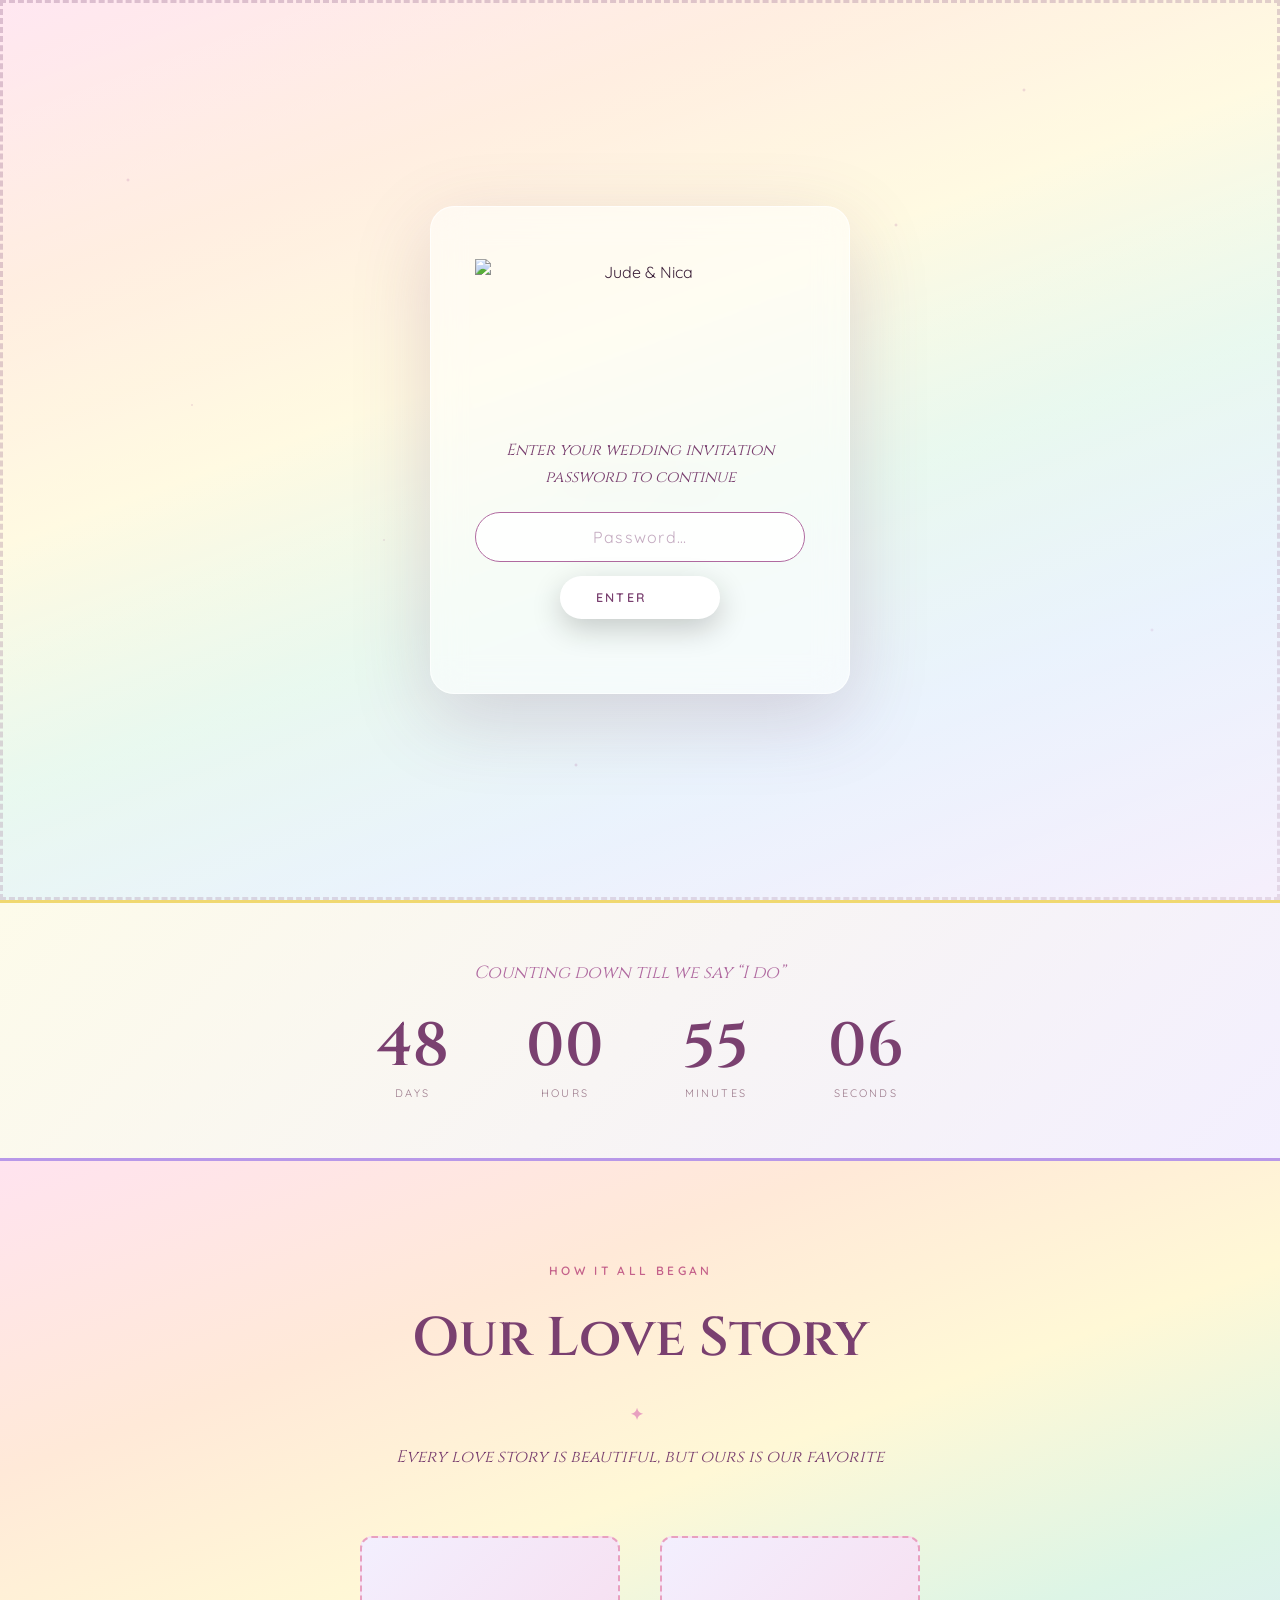
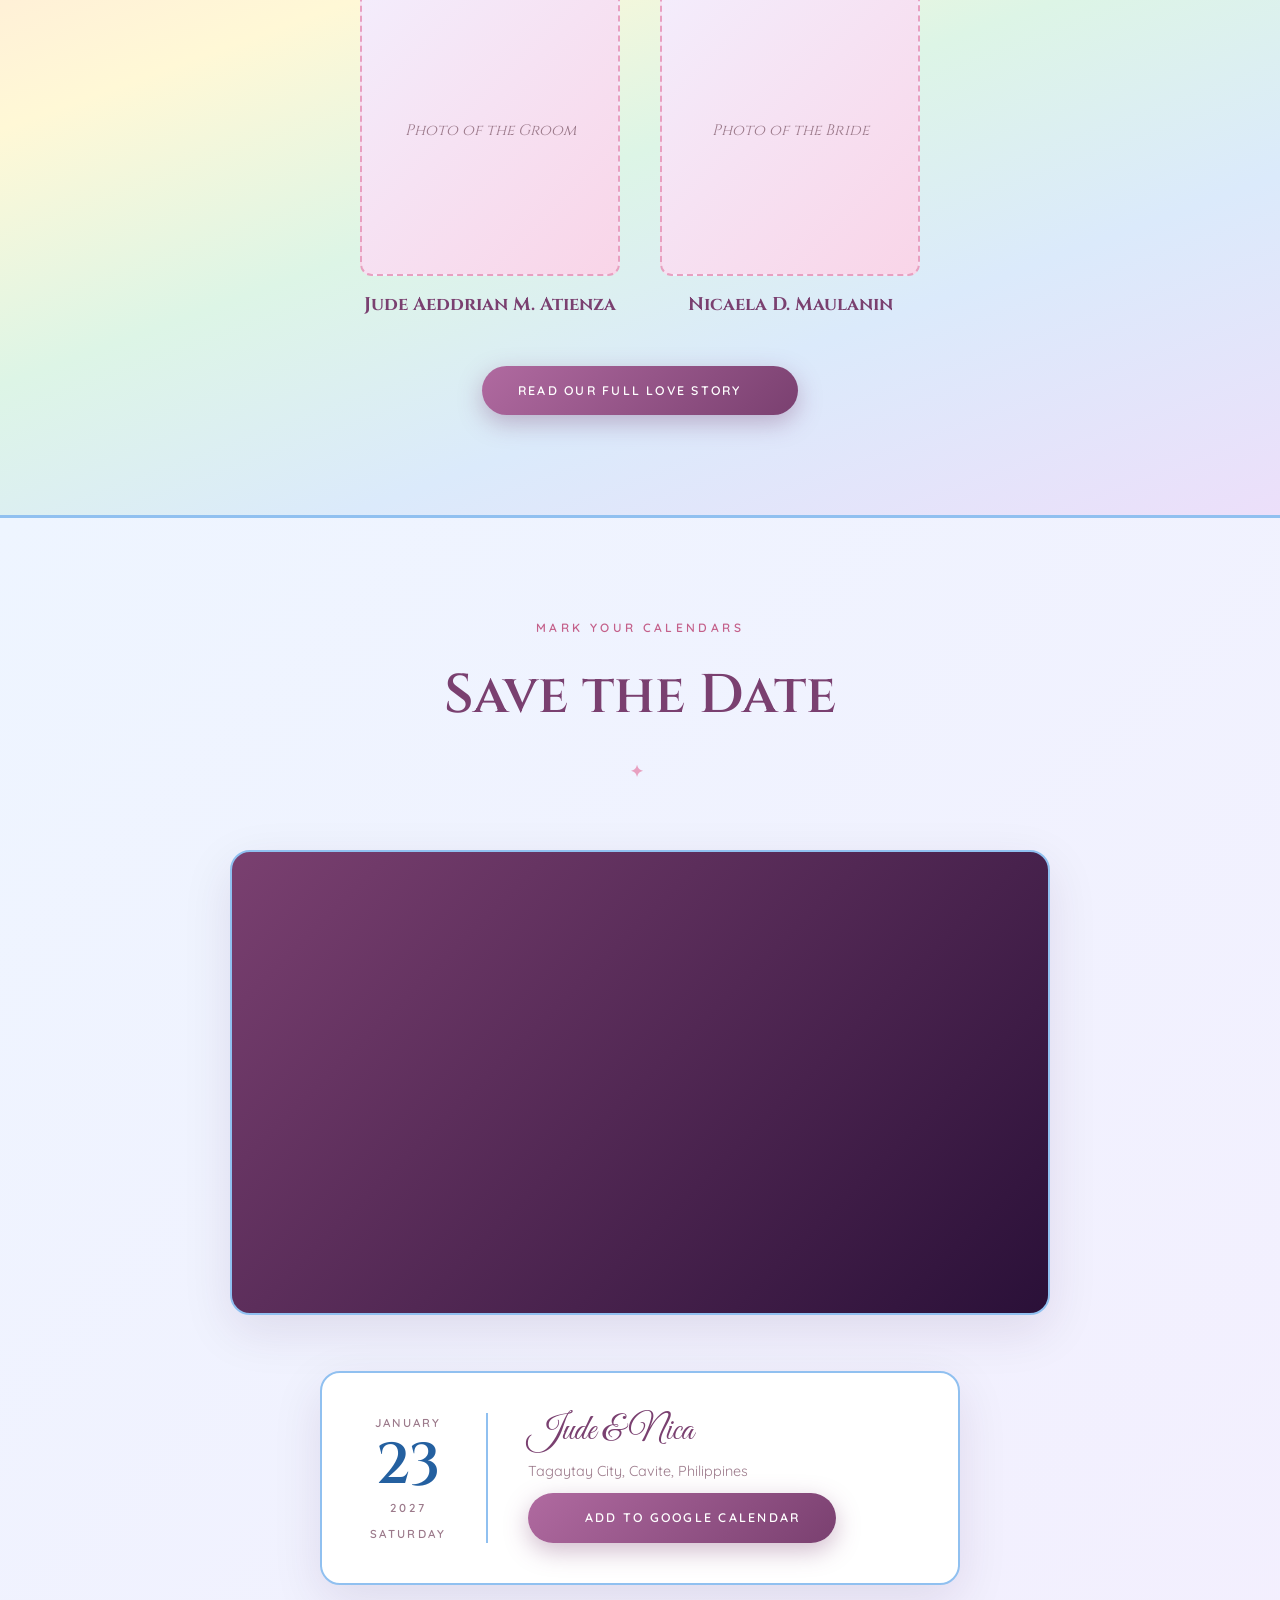
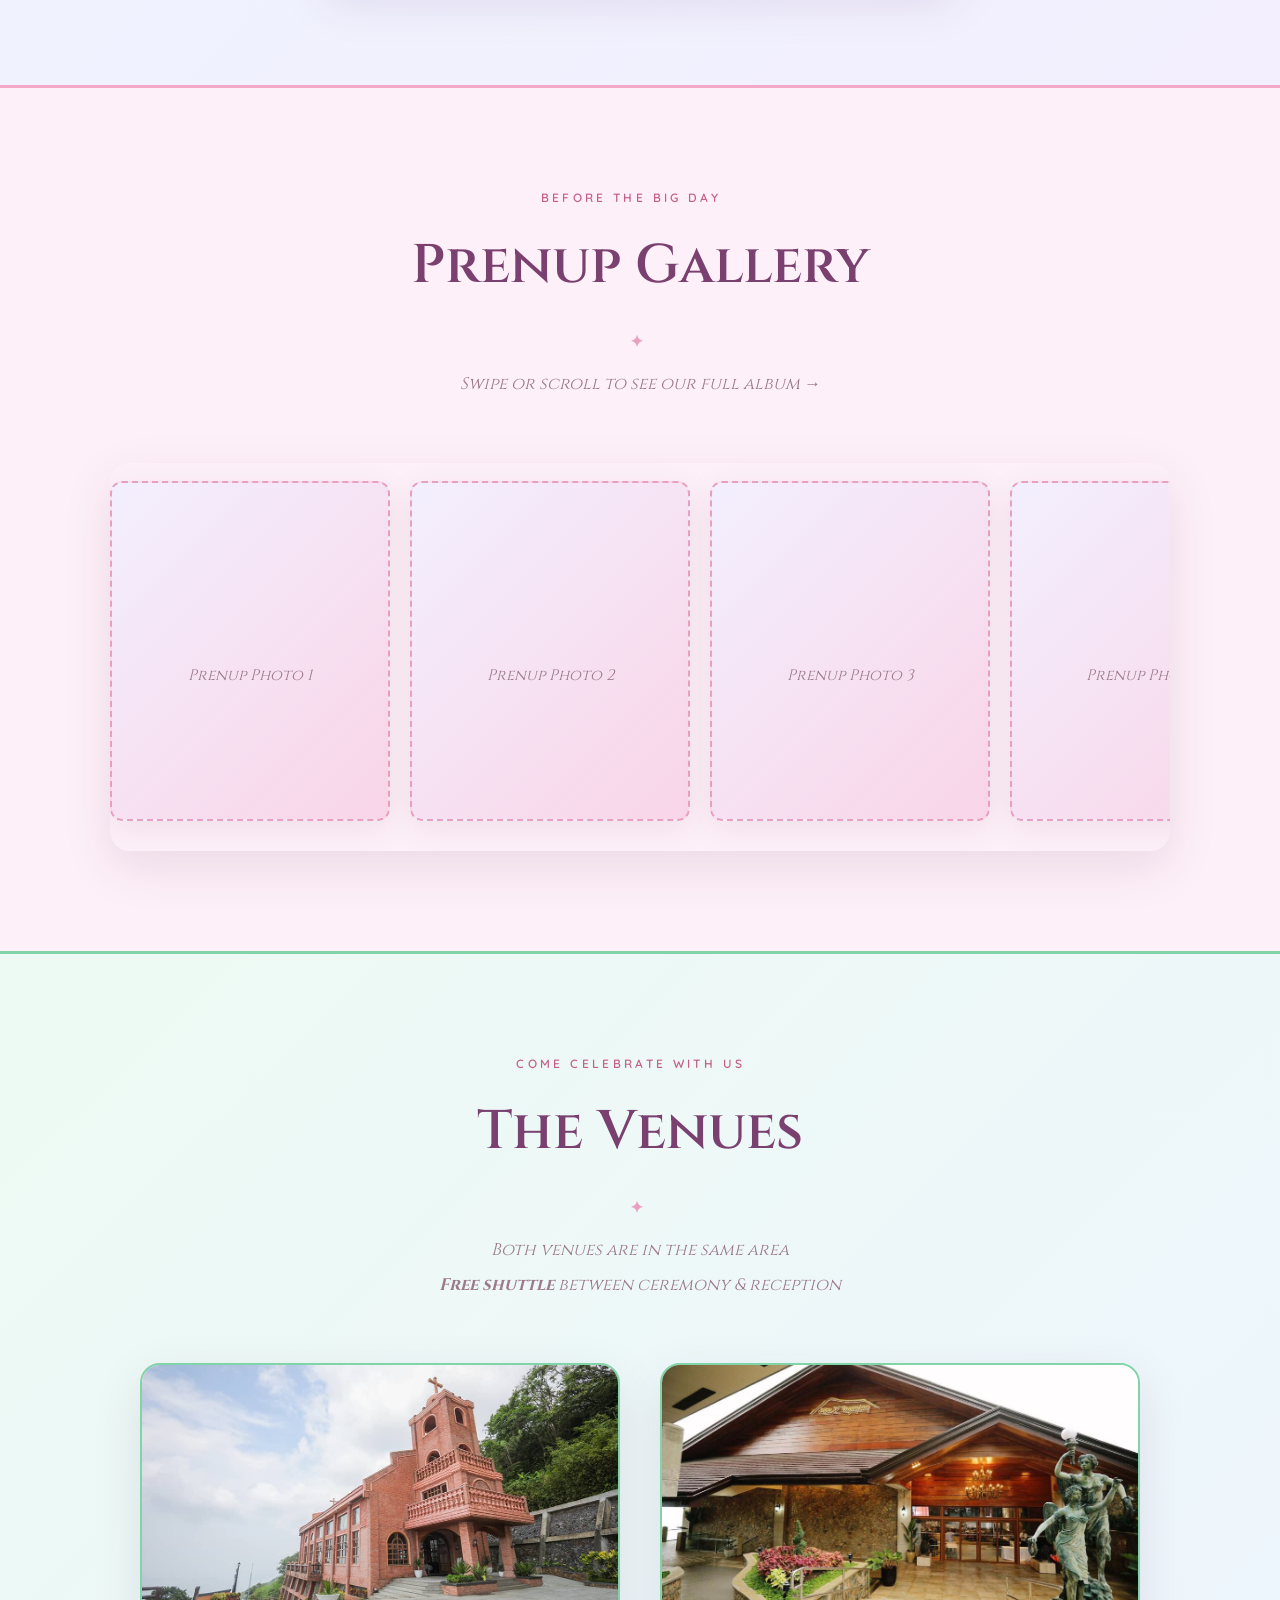
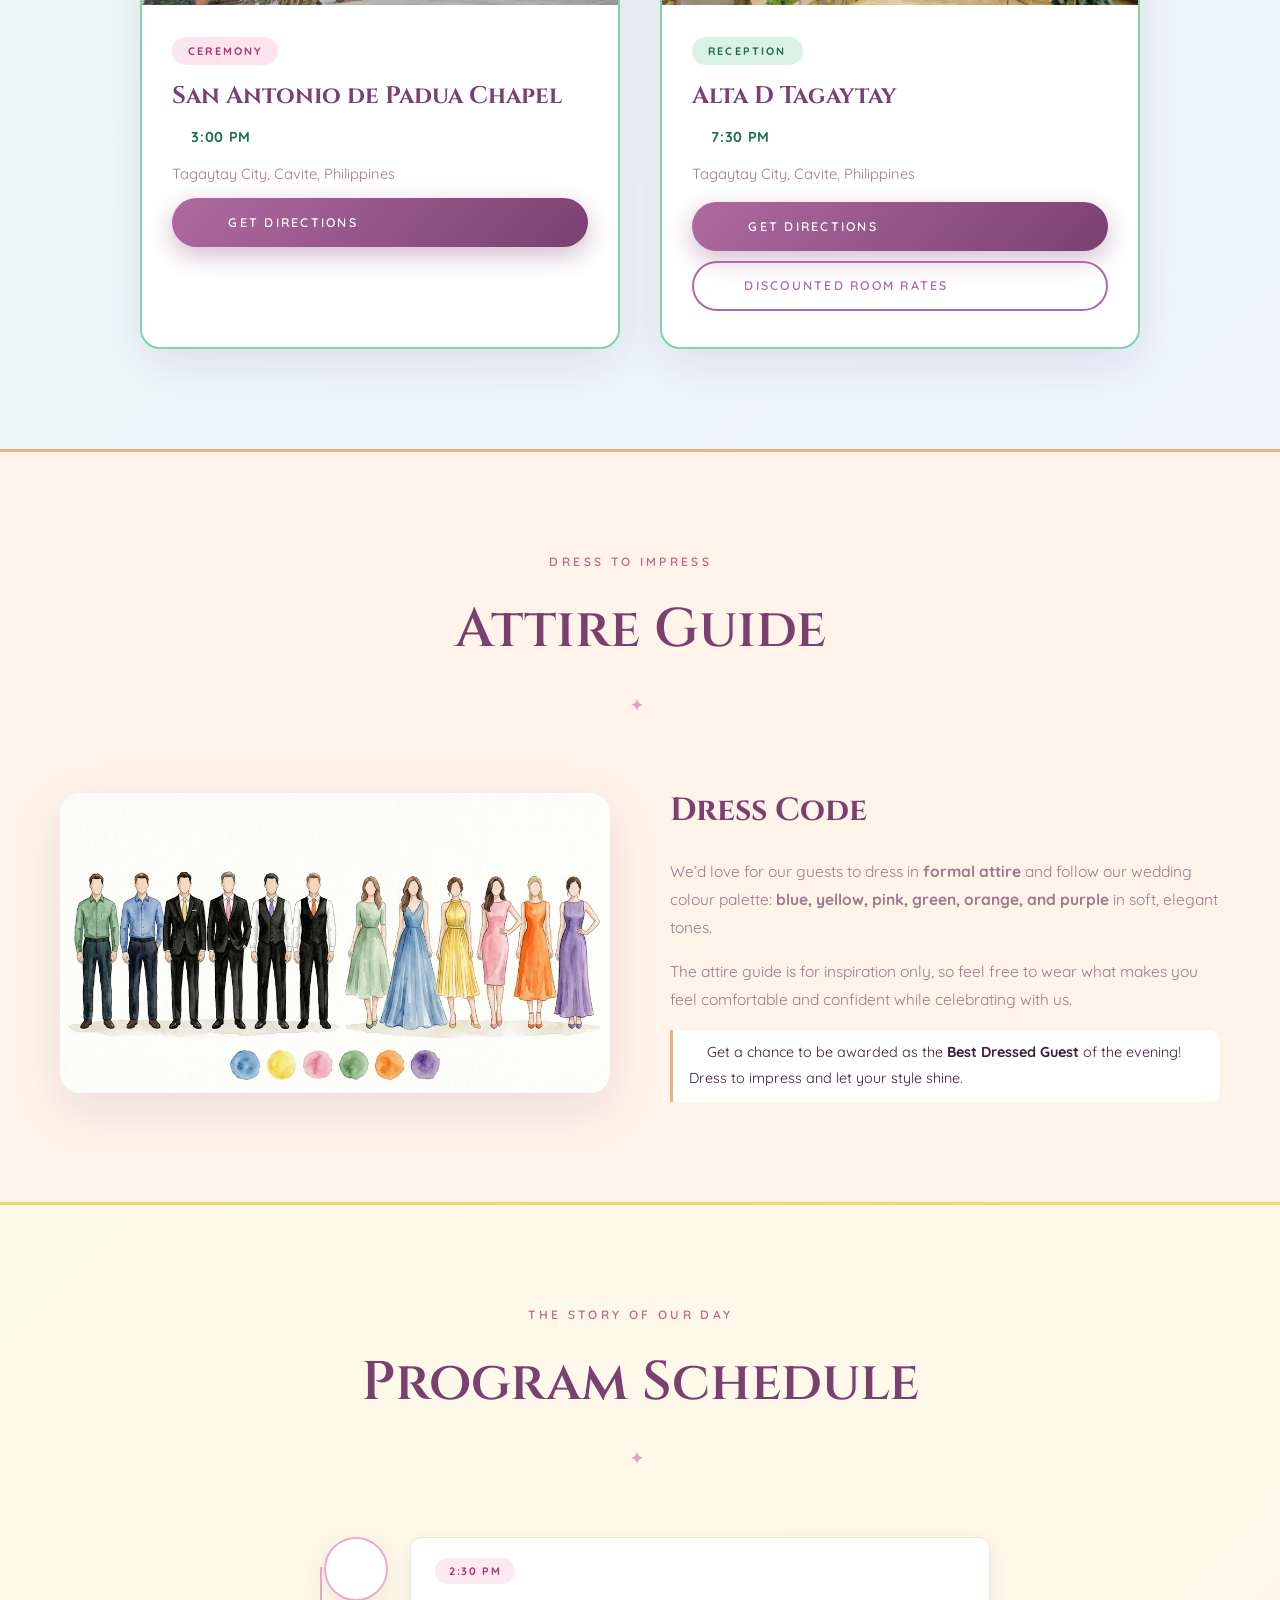
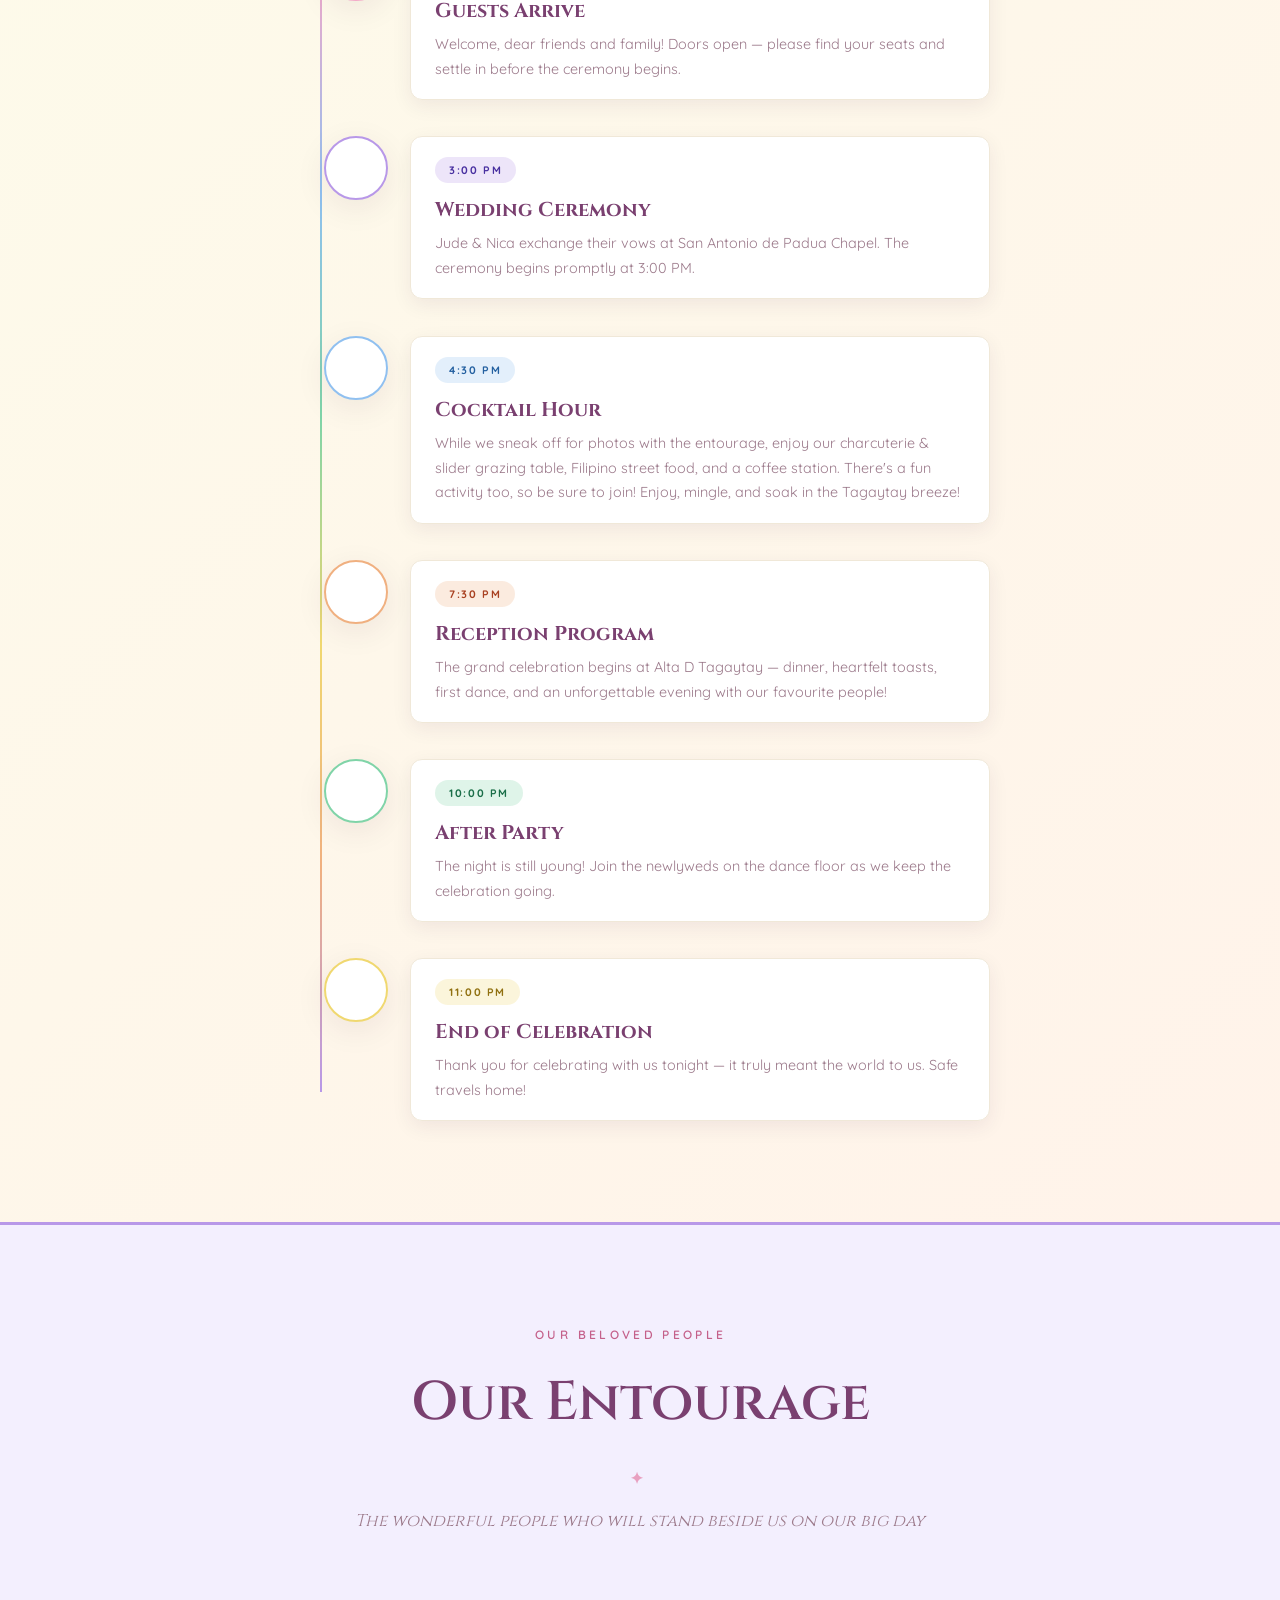
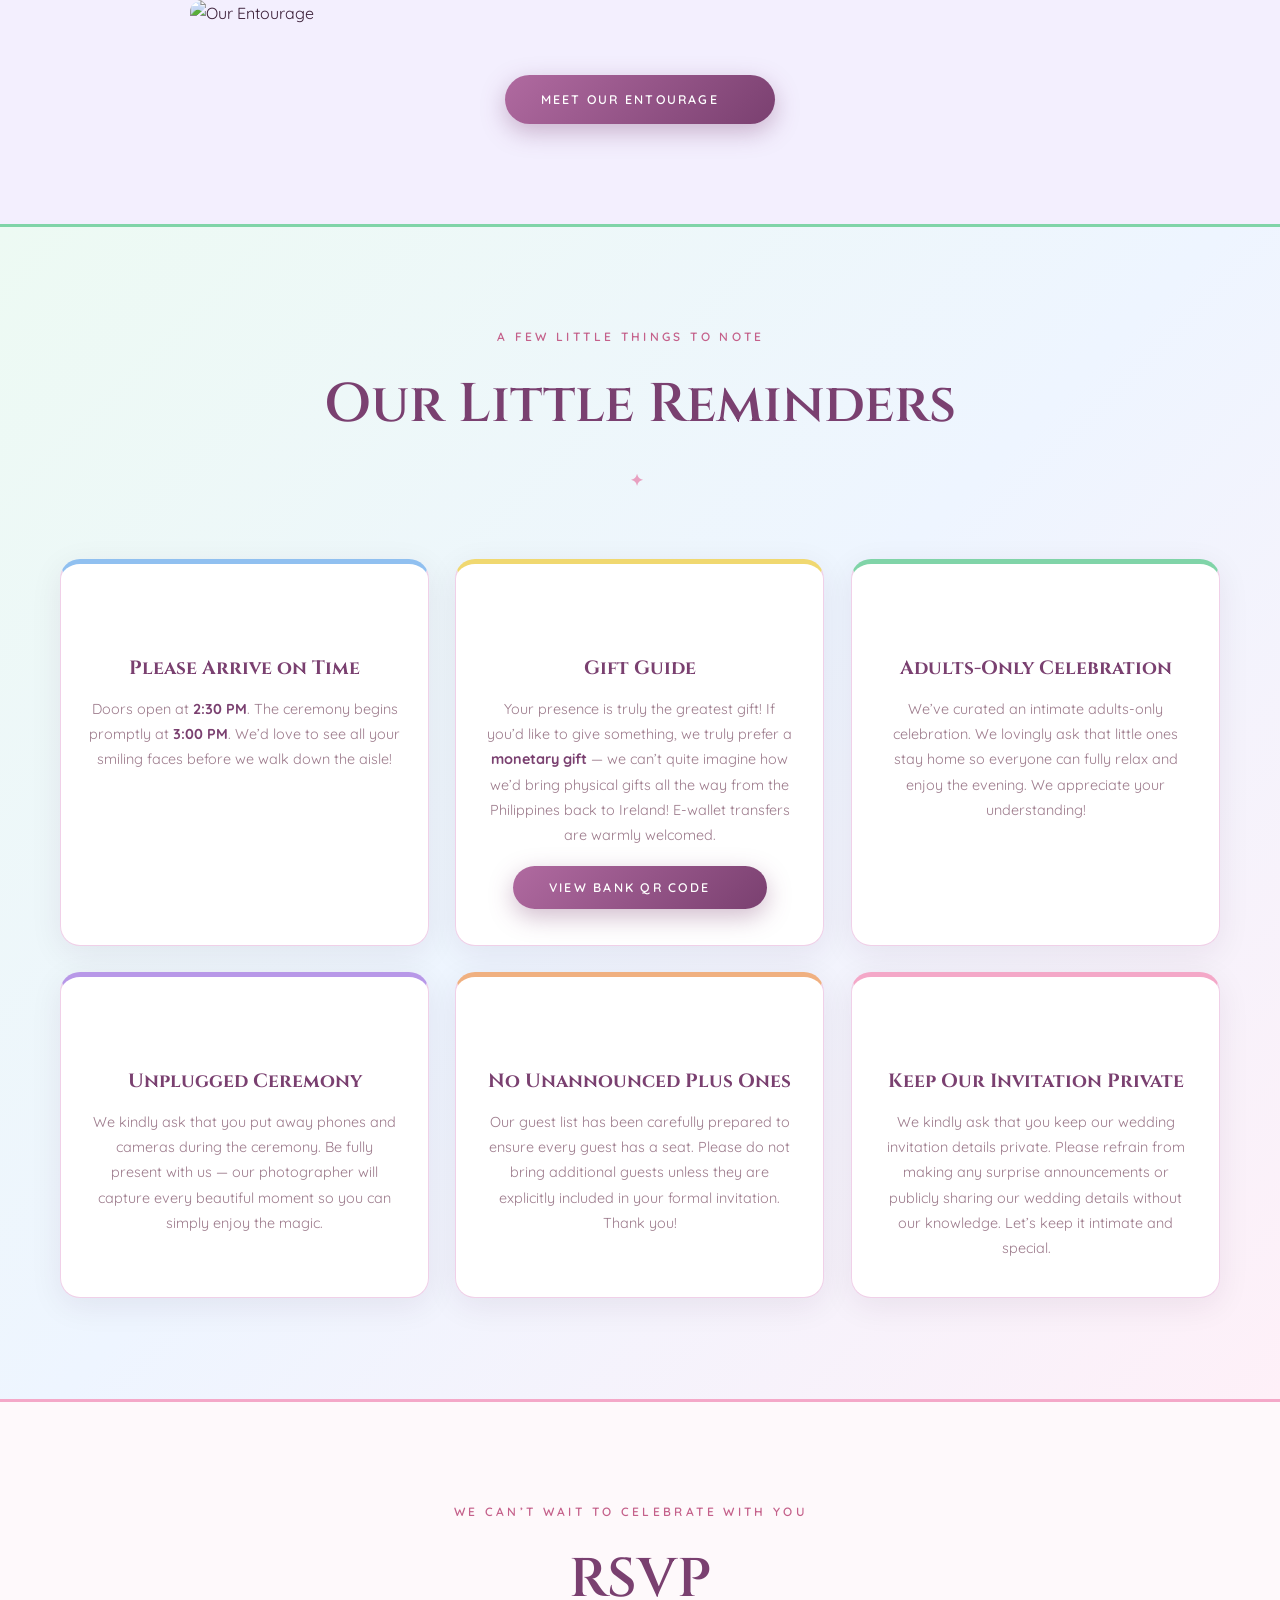
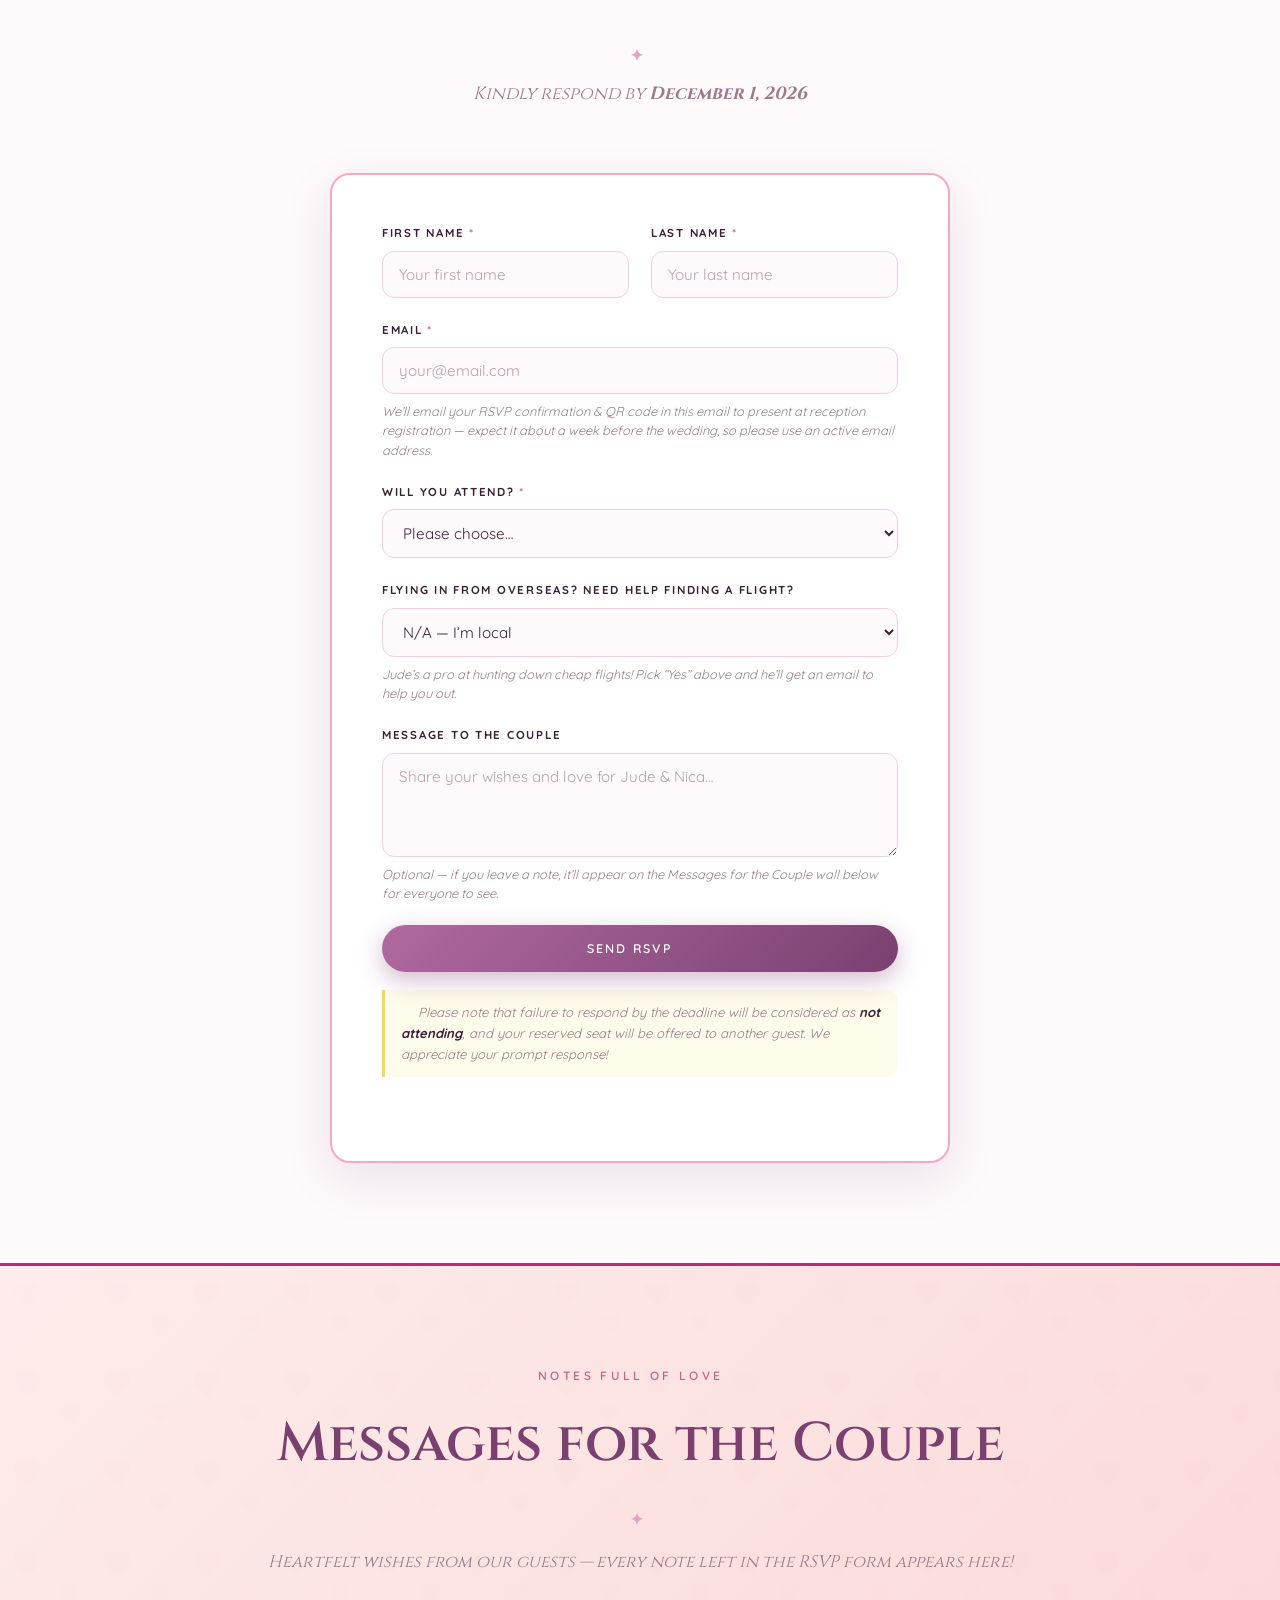
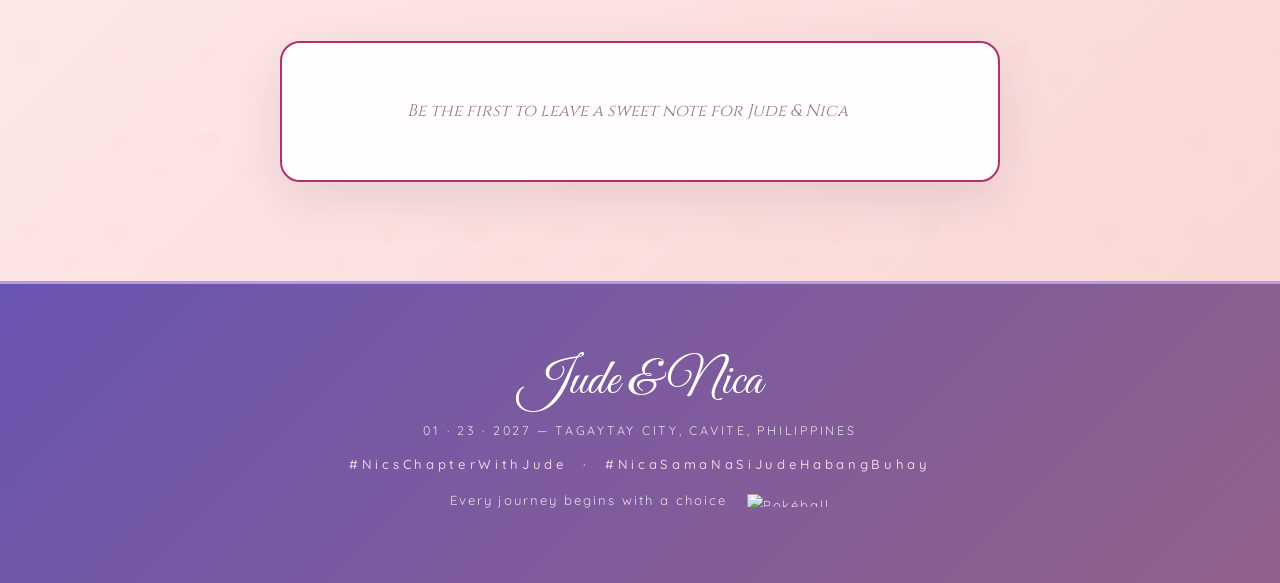
==== commit ae53574f: "Cache-bust CSS/JS to deliver enlarged entourage photos and seamless music" ====
--- a/index.html
+++ b/index.html
@@ -8,7 +8,7 @@
     <link rel="preconnect" href="https://fonts.googleapis.com" />
     <link rel="preconnect" href="https://fonts.gstatic.com" crossorigin />
     <link href="https://fonts.googleapis.com/css2?family=Cinzel+Decorative:wght@400;700&family=Cinzel:wght@400;500;600&family=Great+Vibes&family=Quicksand:wght@300;400;500;600;700&display=swap" rel="stylesheet" />
-    <link rel="stylesheet" href="css/style.css" />
+    <link rel="stylesheet" href="css/style.css?v=20260816" />
 </head>
 <body>
 
@@ -484,7 +484,7 @@
     <p class="footer__quote">Every journey begins with a choice &nbsp;<img src="pokeball (1).png" alt="Pok&#233;ball" class="footer__pokeball" loading="lazy" decoding="async"></p>
 </footer>
 
-<script src="js/config.js"></script>
-<script src="js/main.js"></script>
+<script src="js/config.js?v=20260816"></script>
+<script src="js/main.js?v=20260816"></script>
 </body>
 </html>
--- a/css/style.css
+++ b/css/style.css
@@ -670,7 +670,7 @@
 .entourage__group p:not(.entourage__sublabel):not(.entourage__featured-name)::before,
 .entourage__featured-name::before {
     content:"";
-    width:56px; height:56px;
+    width:88px; height:88px;
     border-radius:50%;
     background:var(--white) url("../img/avatar-placeholder.svg") center/62% no-repeat;
     background-color:var(--c-vio-bg);
@@ -678,7 +678,7 @@
     box-shadow:var(--shadow-card);
     flex-shrink:0;
 }
-.entourage__featured-name::before { width:80px; height:80px; }
+.entourage__featured-name::before { width:120px; height:120px; }
 .entourage__group p.has-photo::before,
 .entourage__featured-name.has-photo::before {
     background-image:var(--photo) !important; background-size:cover !important; background-position:center !important;
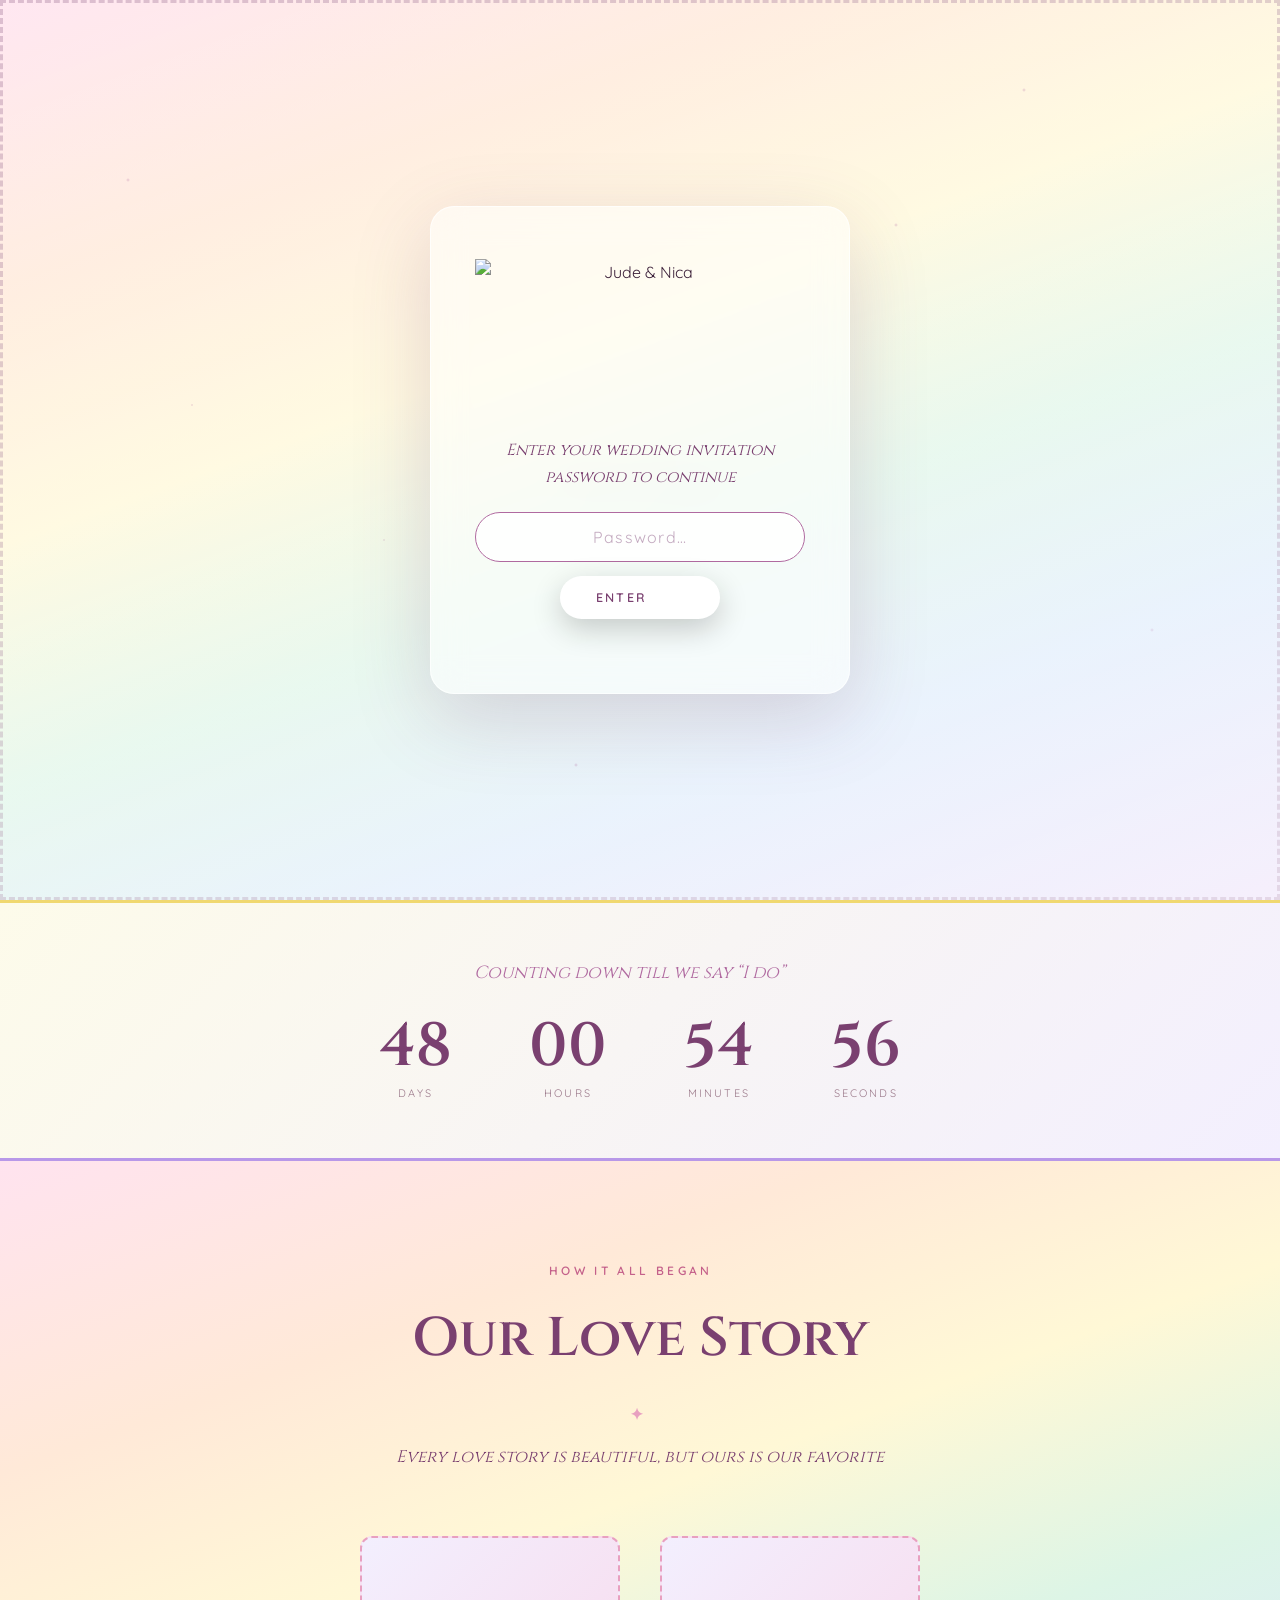
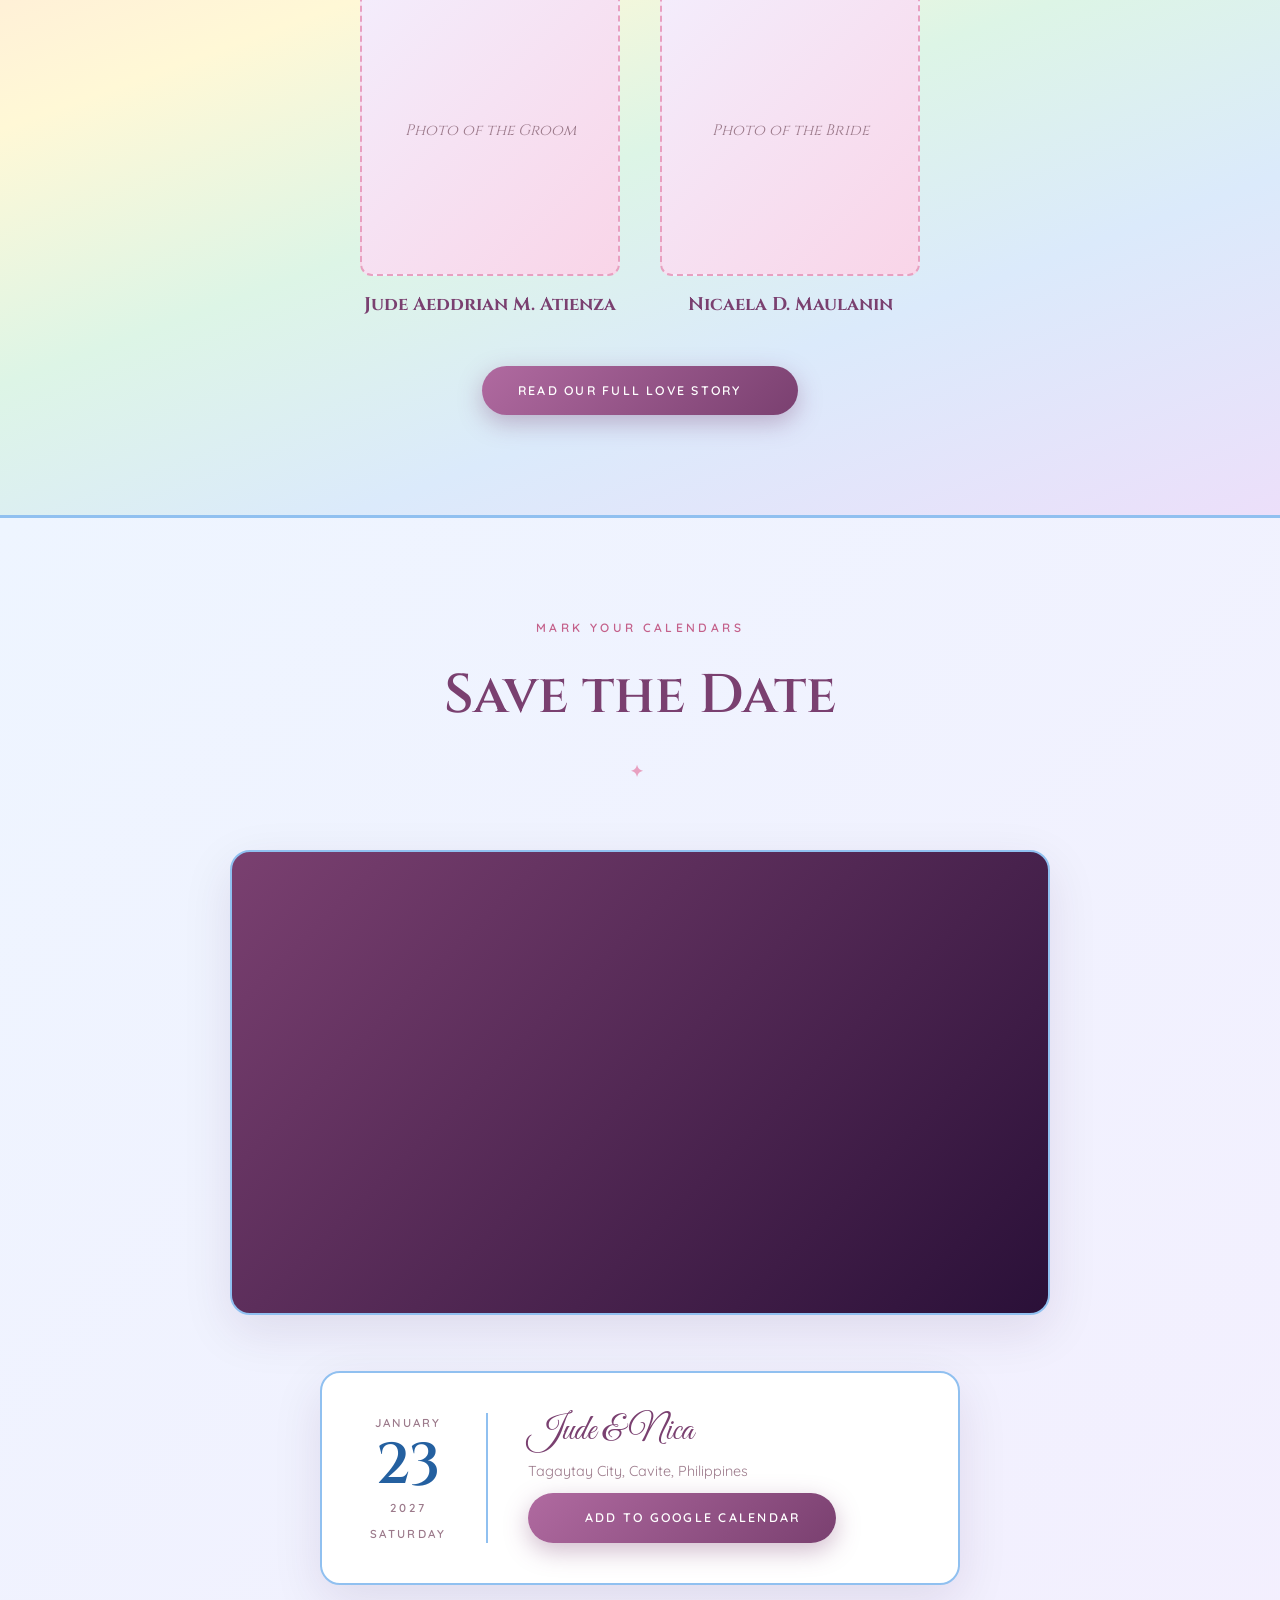
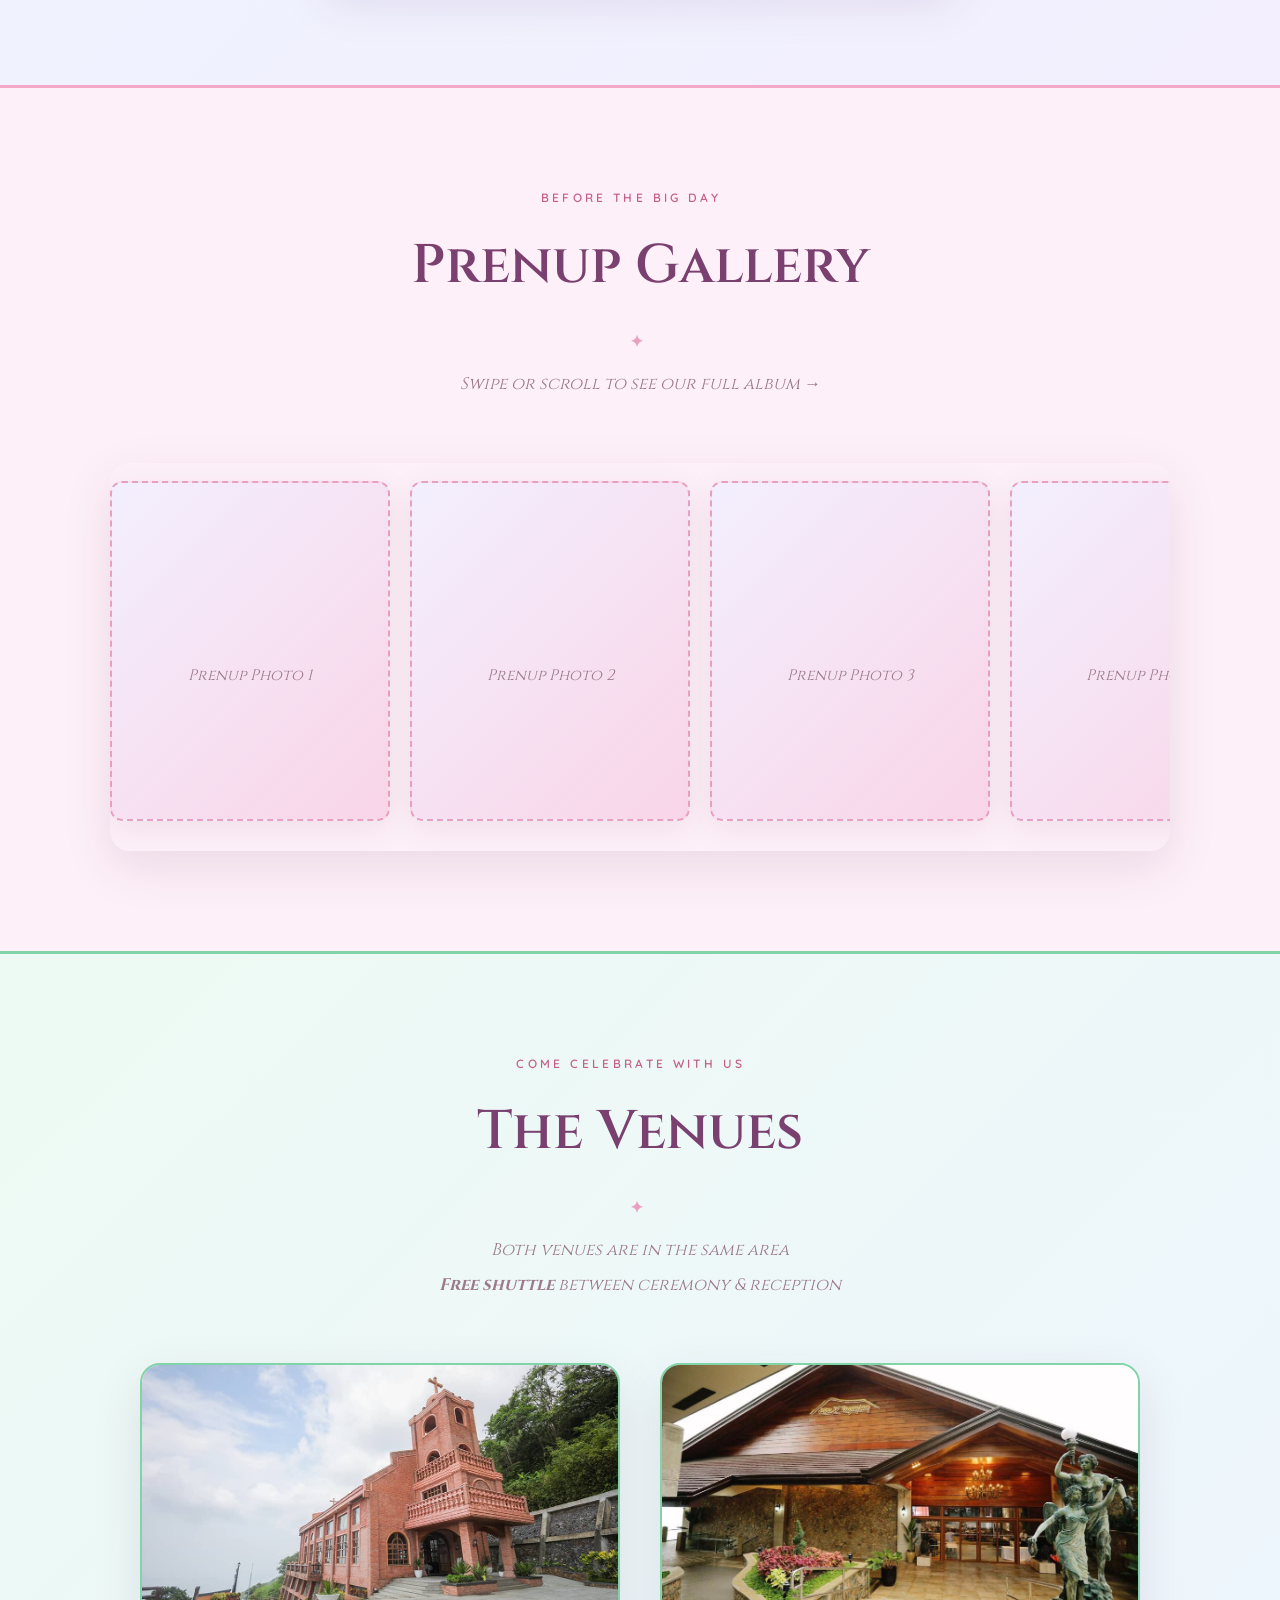
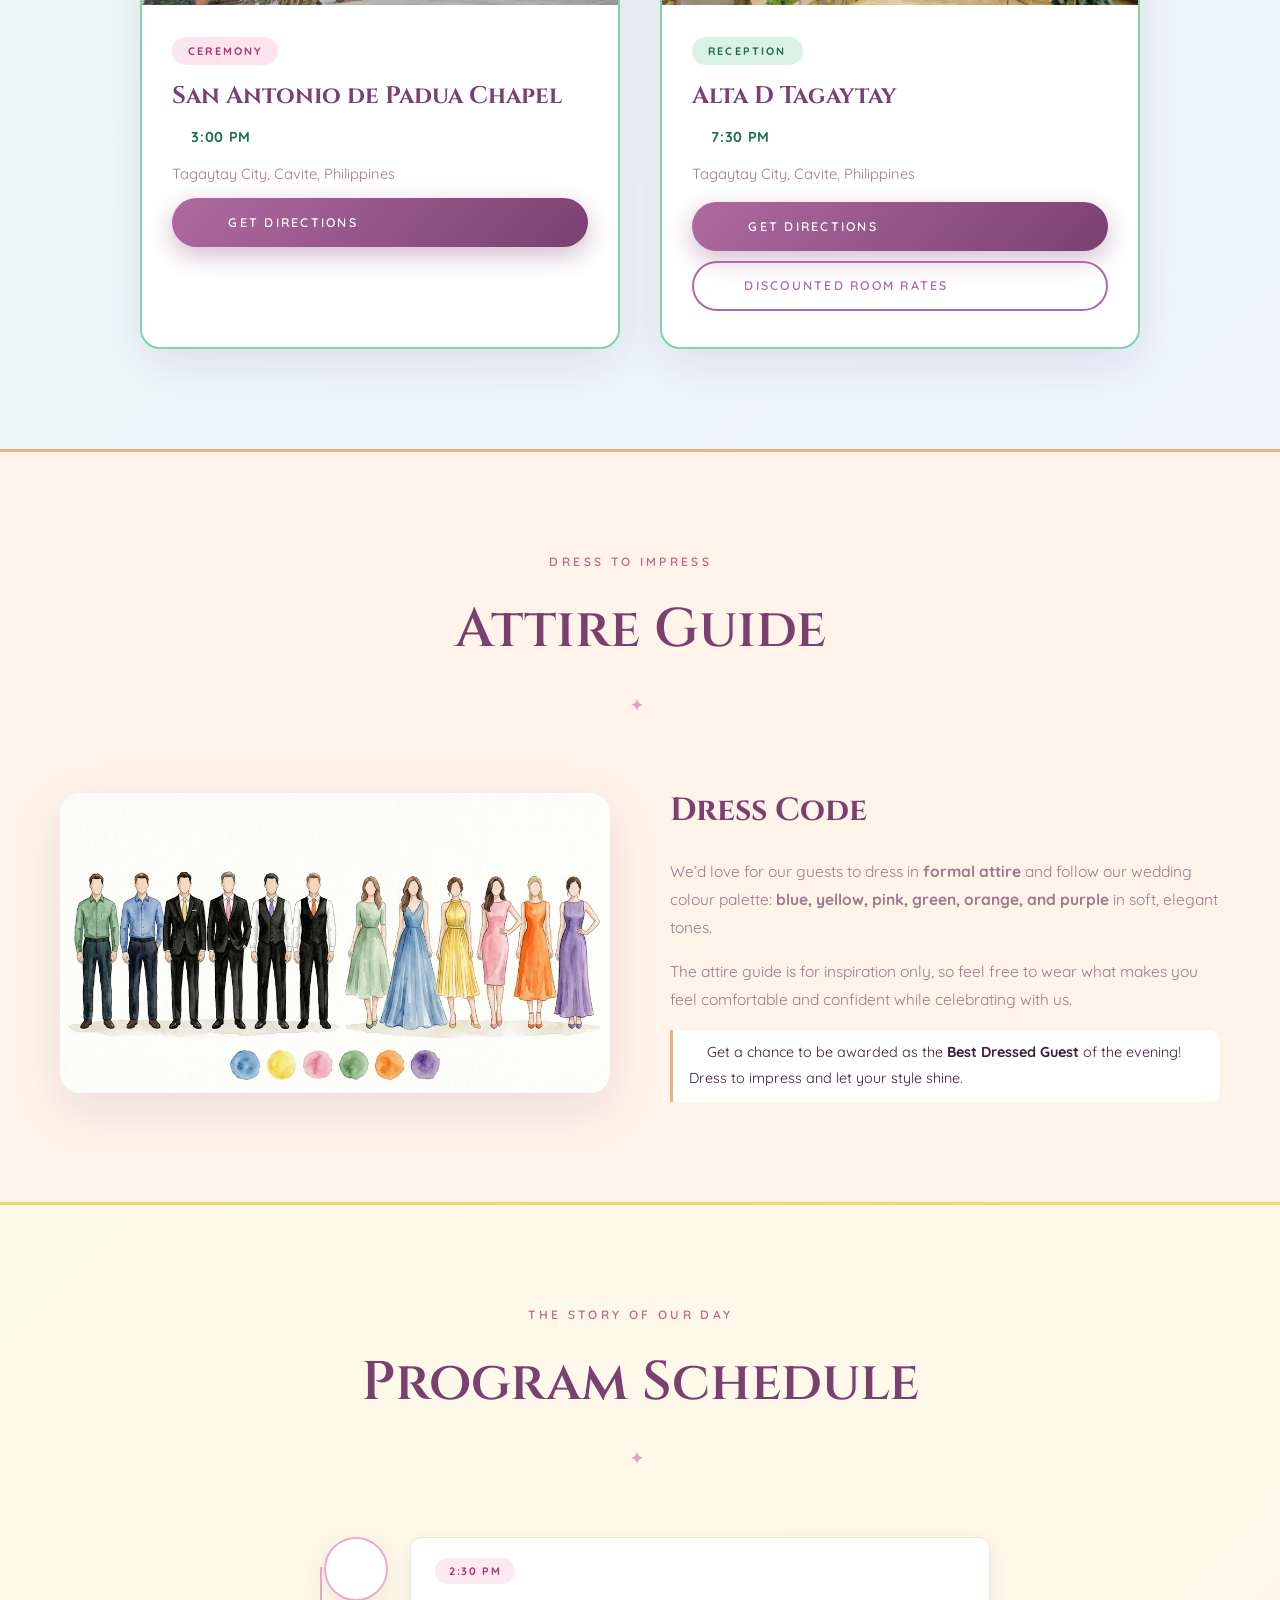
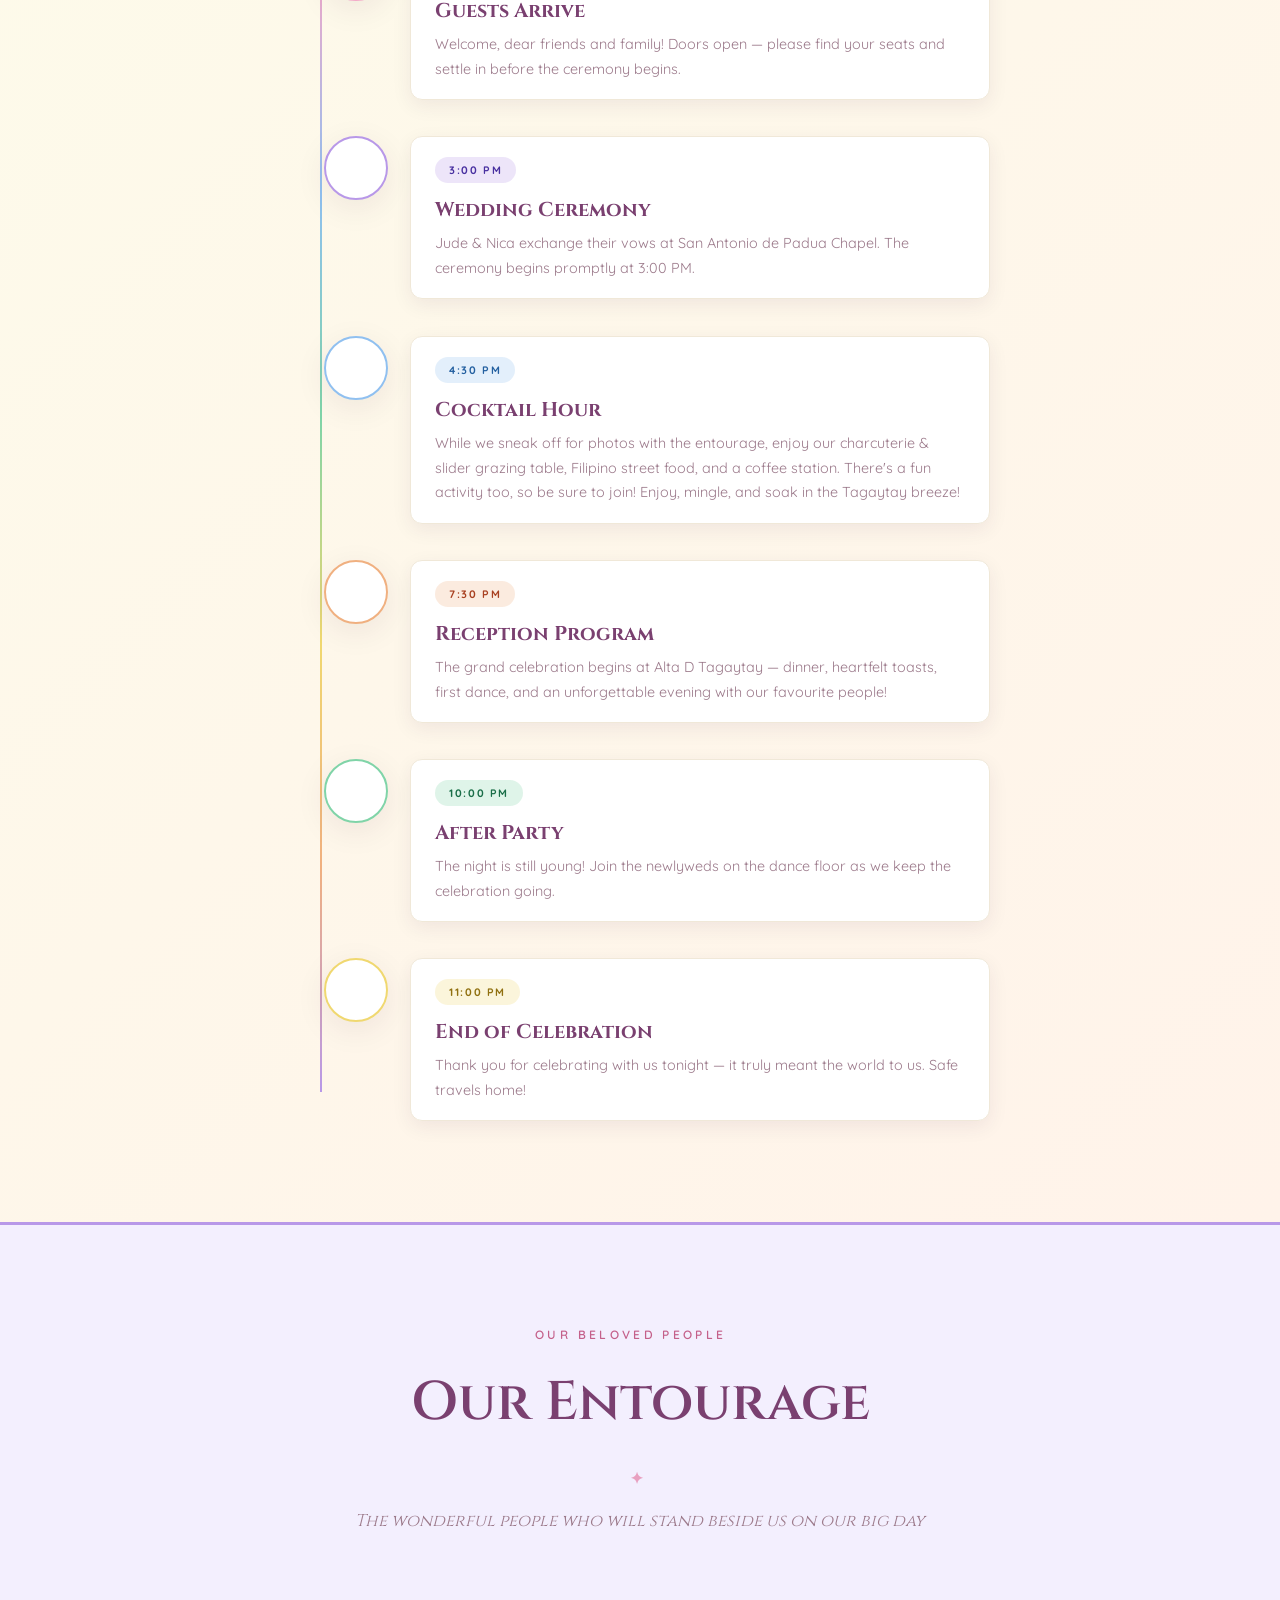
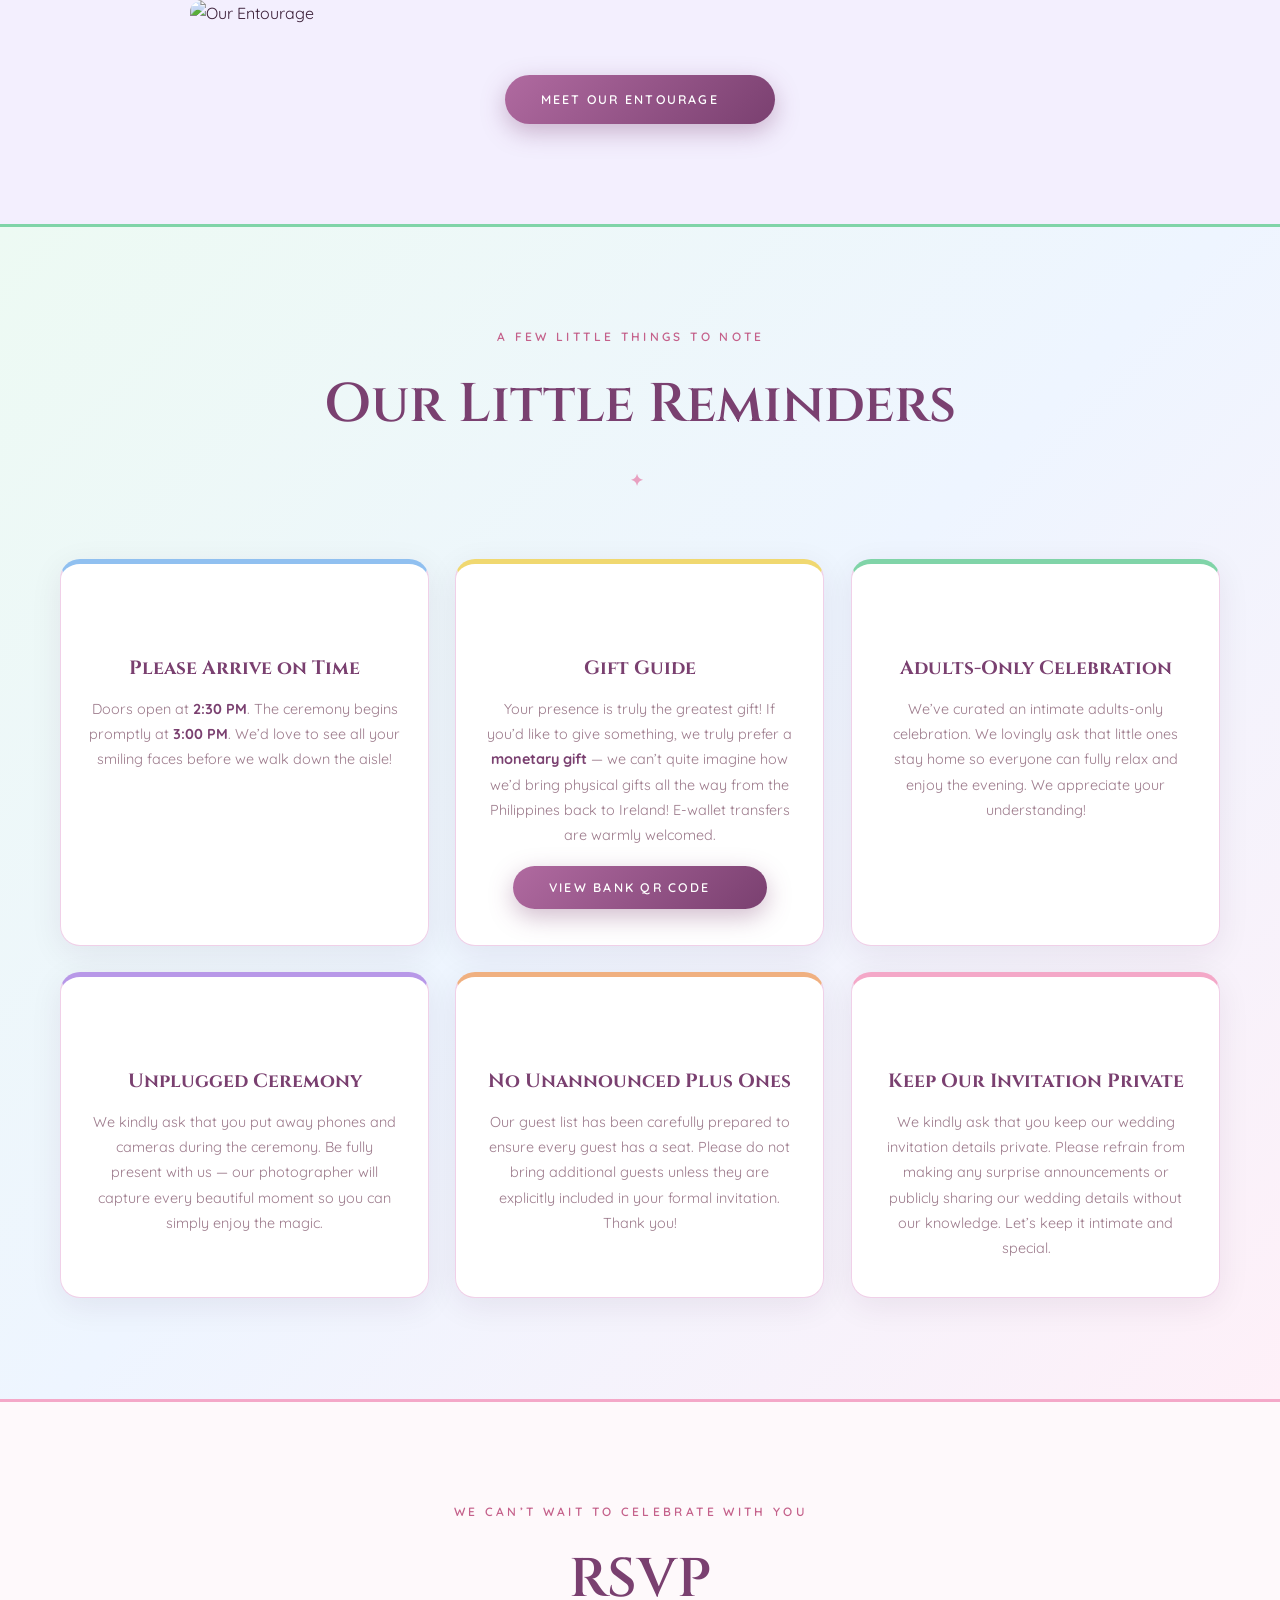
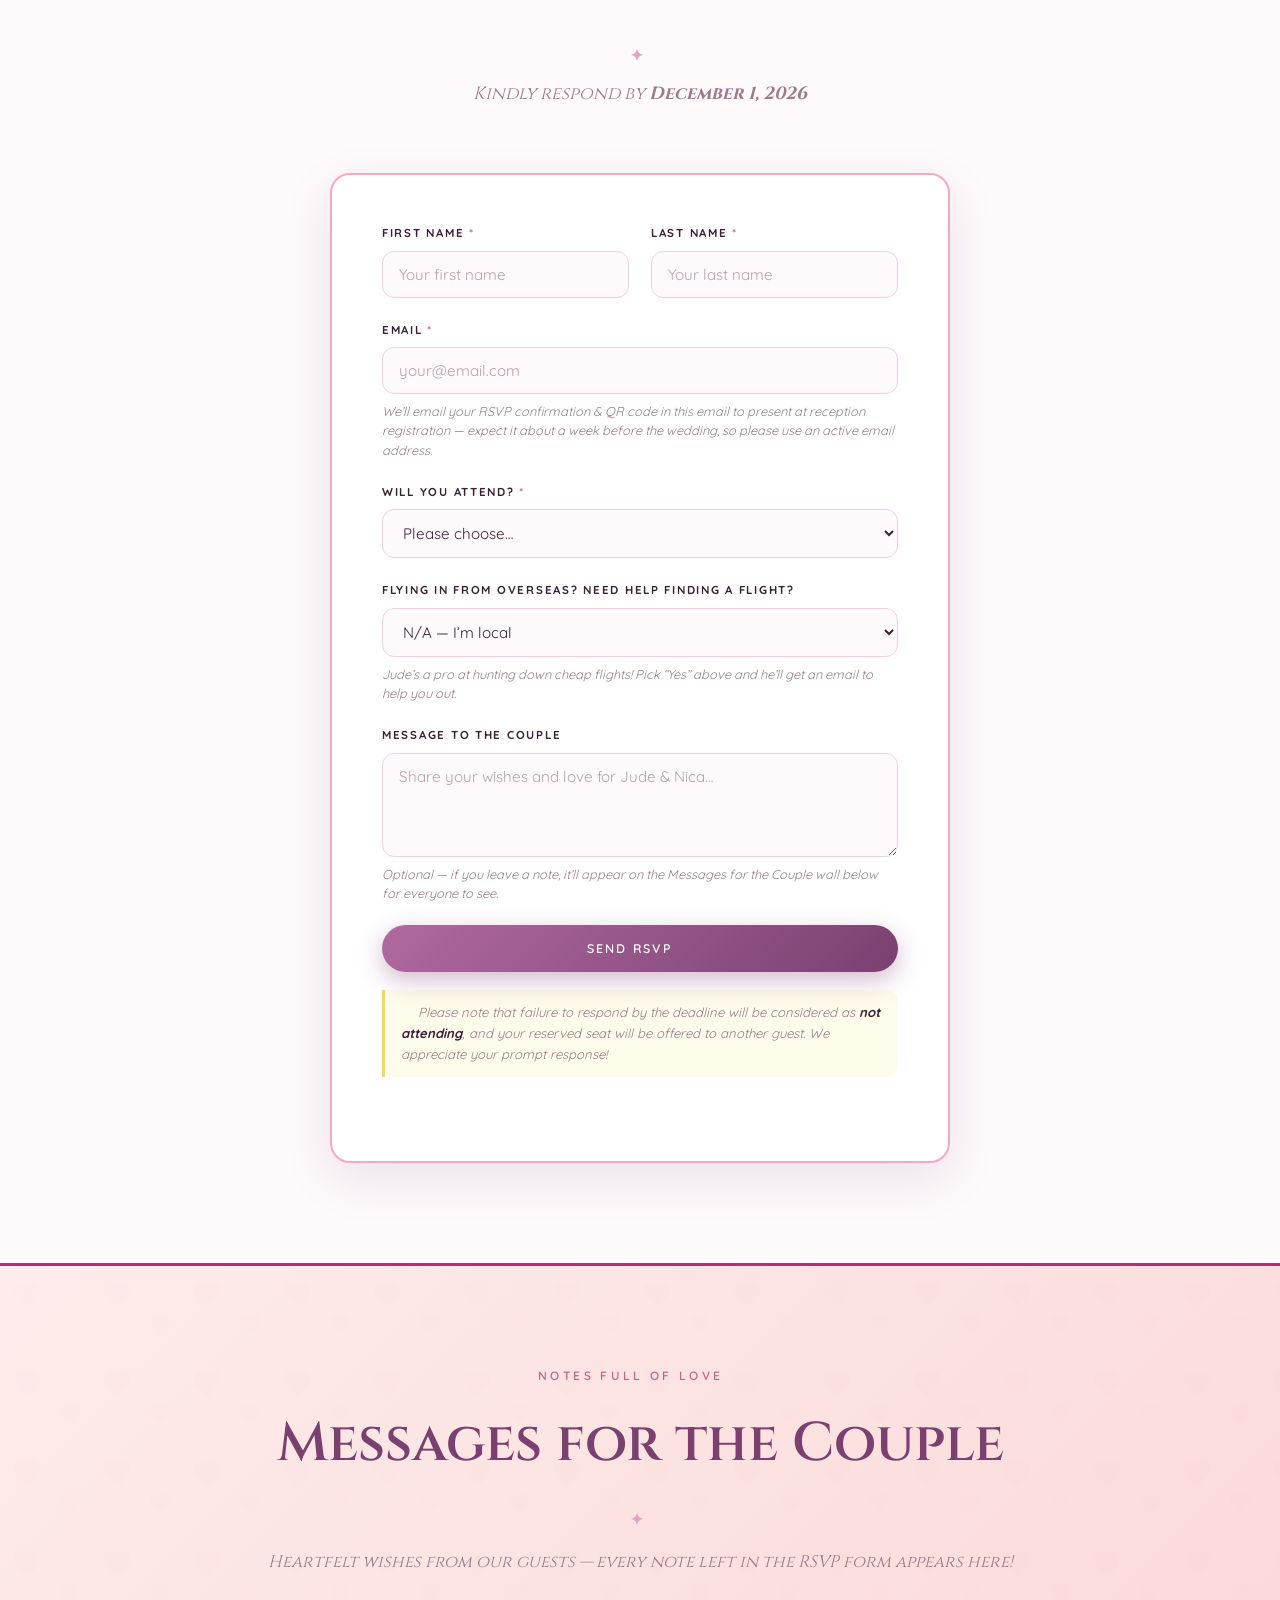
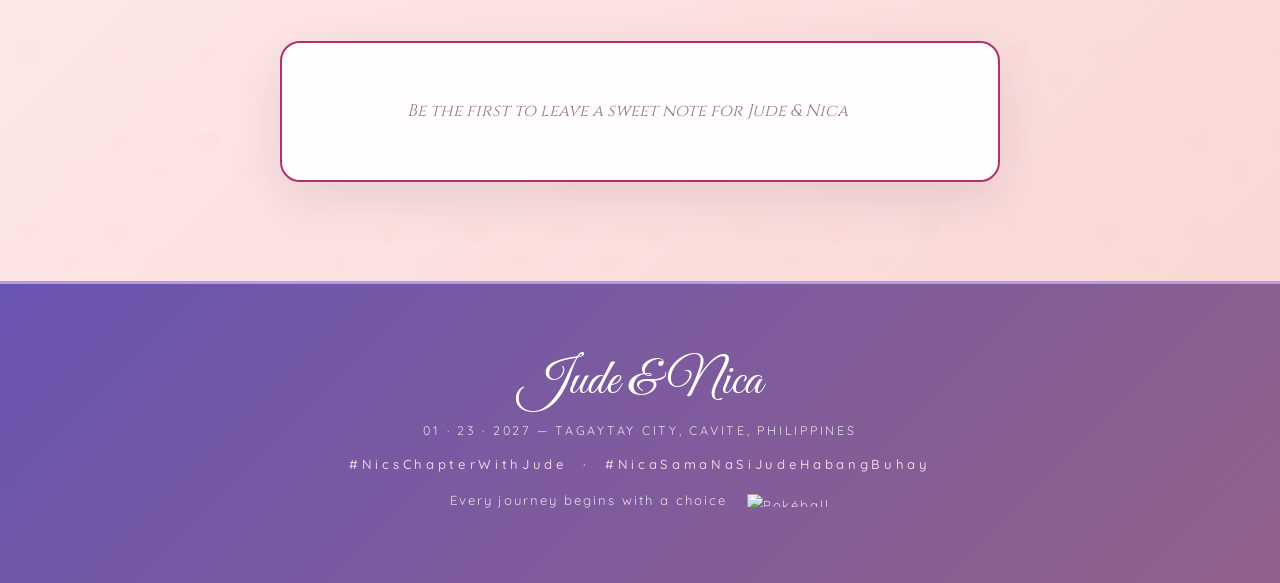
==== commit 8062c7c7: "Bump cache-busting version so mobile love-story chapter-order CSS fix actually reaches guests" ====
--- a/index.html
+++ b/index.html
@@ -8,7 +8,7 @@
     <link rel="preconnect" href="https://fonts.googleapis.com" />
     <link rel="preconnect" href="https://fonts.gstatic.com" crossorigin />
     <link href="https://fonts.googleapis.com/css2?family=Cinzel+Decorative:wght@400;700&family=Cinzel:wght@400;500;600&family=Great+Vibes&family=Quicksand:wght@300;400;500;600;700&display=swap" rel="stylesheet" />
-    <link rel="stylesheet" href="css/style.css?v=20260816" />
+    <link rel="stylesheet" href="css/style.css?v=20260818" />
 </head>
 <body>
 
@@ -484,7 +484,7 @@
     <p class="footer__quote">Every journey begins with a choice &nbsp;<img src="pokeball (1).png" alt="Pok&#233;ball" class="footer__pokeball" loading="lazy" decoding="async"></p>
 </footer>
 
-<script src="js/config.js?v=20260816"></script>
-<script src="js/main.js?v=20260816"></script>
+<script src="js/config.js?v=20260818"></script>
+<script src="js/main.js?v=20260818"></script>
 </body>
 </html>
--- a/css/style.css
+++ b/css/style.css
@@ -398,6 +398,10 @@
 .story__album-track { display:flex; gap:10px; padding:0; width:max-content; }
 .story__album-photo { flex:0 0 190px; scroll-snap-align:start; border-radius:var(--radius-sm); overflow:hidden; }
 .story__album-photo img { width:190px; height:230px; object-fit:cover; display:block; }
+/* Snap the LAST photo to the end (not start) so scrolling all the way through
+   lands it flush against the album's right edge instead of the browser
+   reserving extra scrollable space to let it snap flush against the left. */
+.story__album-photo:last-child { scroll-snap-align:end; }
 /* Variant for chapters with only a couple of photos: no horizontal scroll/scrollbar,
    photos wrap and center within the available width instead. */
 .story__chapter-album--no-scroll { overflow:visible; }
@@ -1025,8 +1029,9 @@
    ================================================================ */
 @media (max-width:900px) {
     .story__chapter { grid-template-columns:1fr; gap:30px; }
-    .story__chapter--reverse .story__chapter-album { order:unset; }
-    .story__chapter--reverse .story__chapter-body  { order:unset; }
+    /* On mobile, always show the chapter text before its photo album, regardless of reverse variant. */
+    .story__chapter-body  { order:1; }
+    .story__chapter-album { order:2; }
     .attire__wrap { grid-template-columns:1fr; gap:36px; }
     .savethedate__card { flex-direction:column; text-align:center; gap:24px; padding:36px 28px; }
     .savethedate__date-badge { border-right:none; border-bottom:2px solid var(--c-blue); padding-right:0; padding-bottom:24px; min-width:auto; }
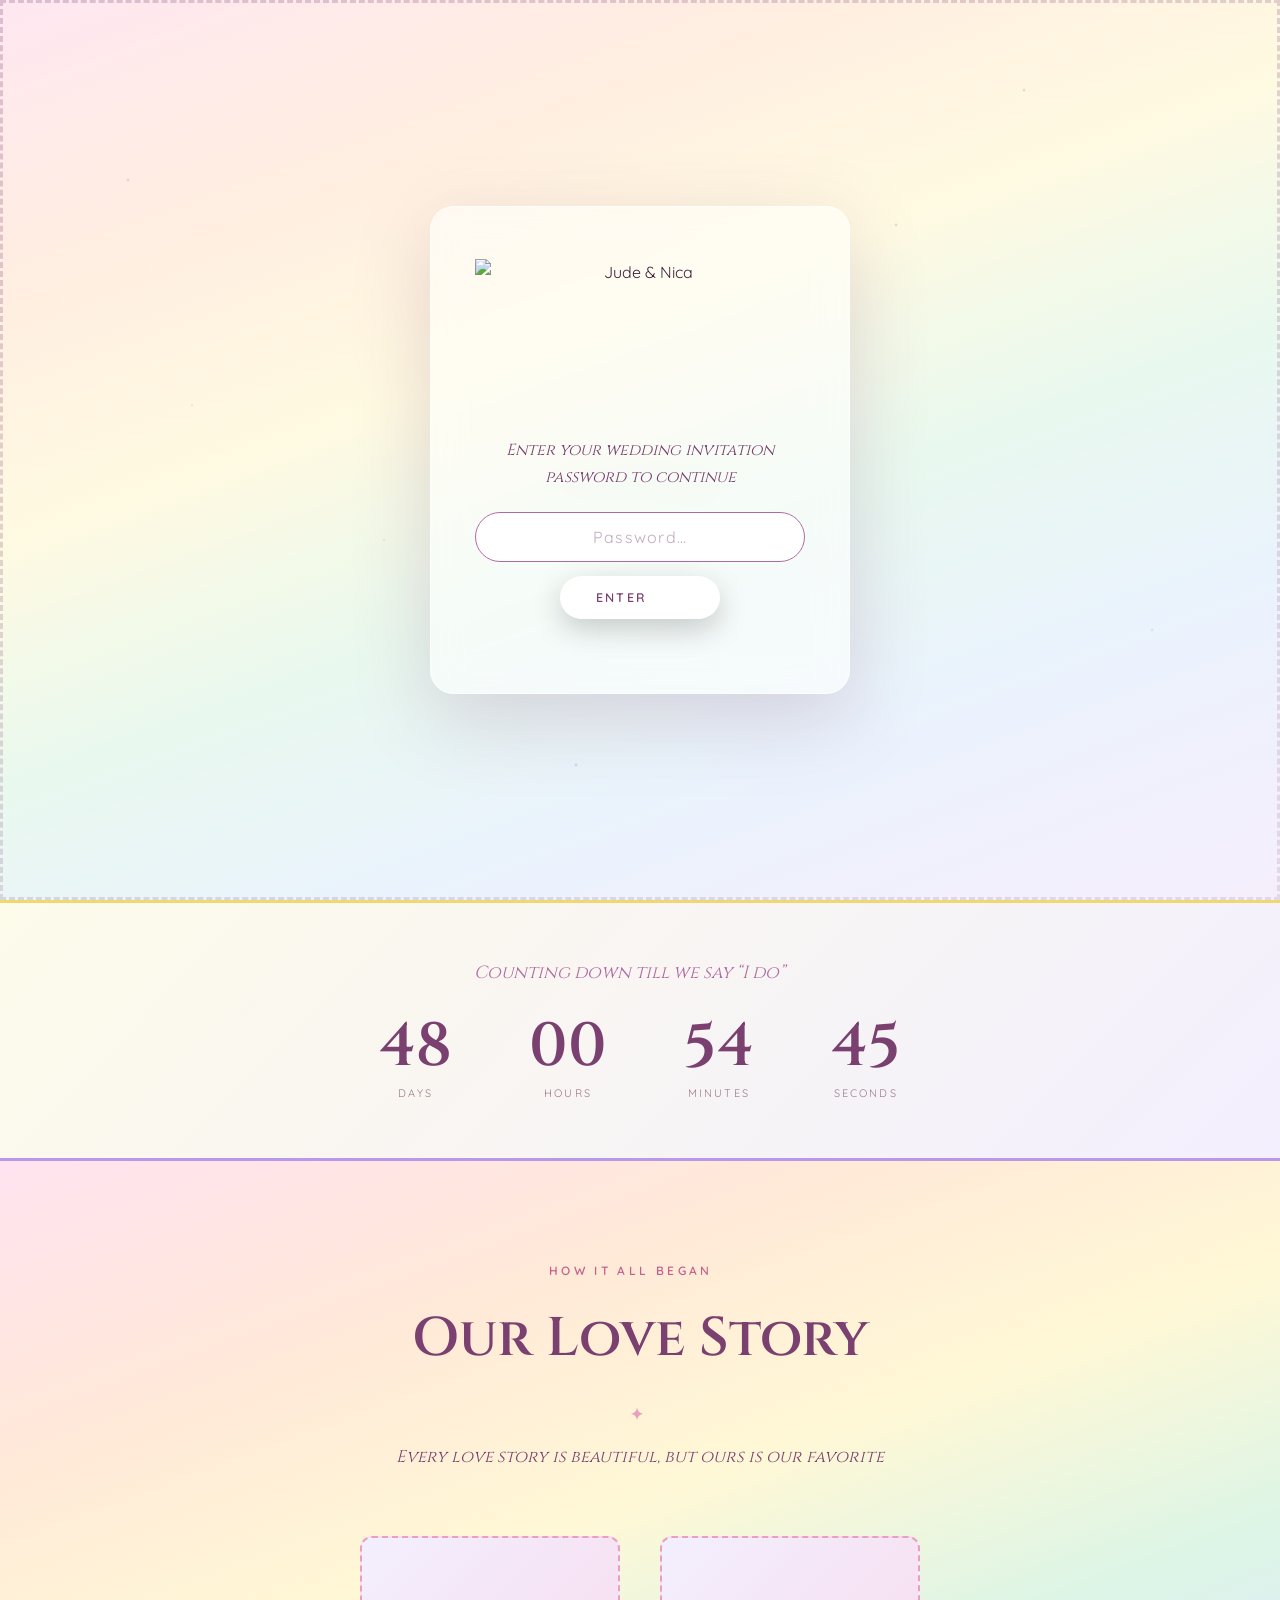
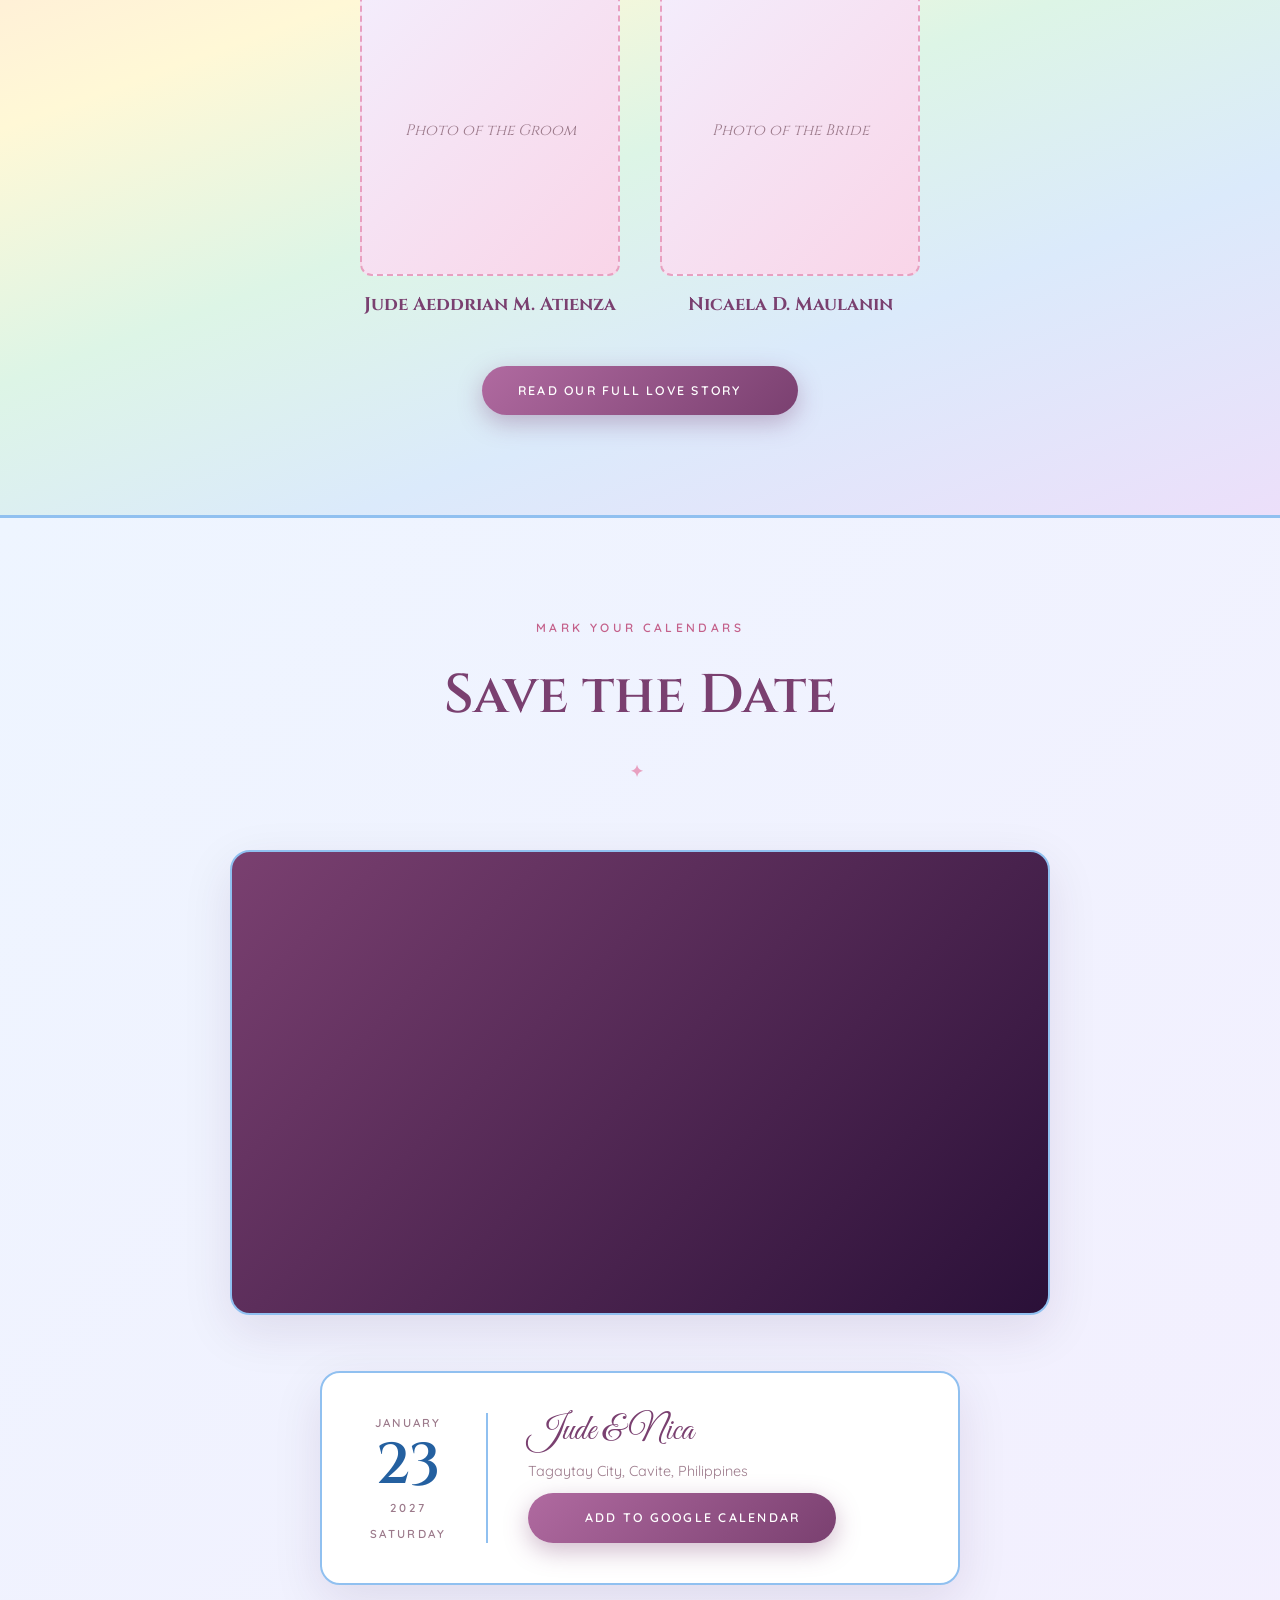
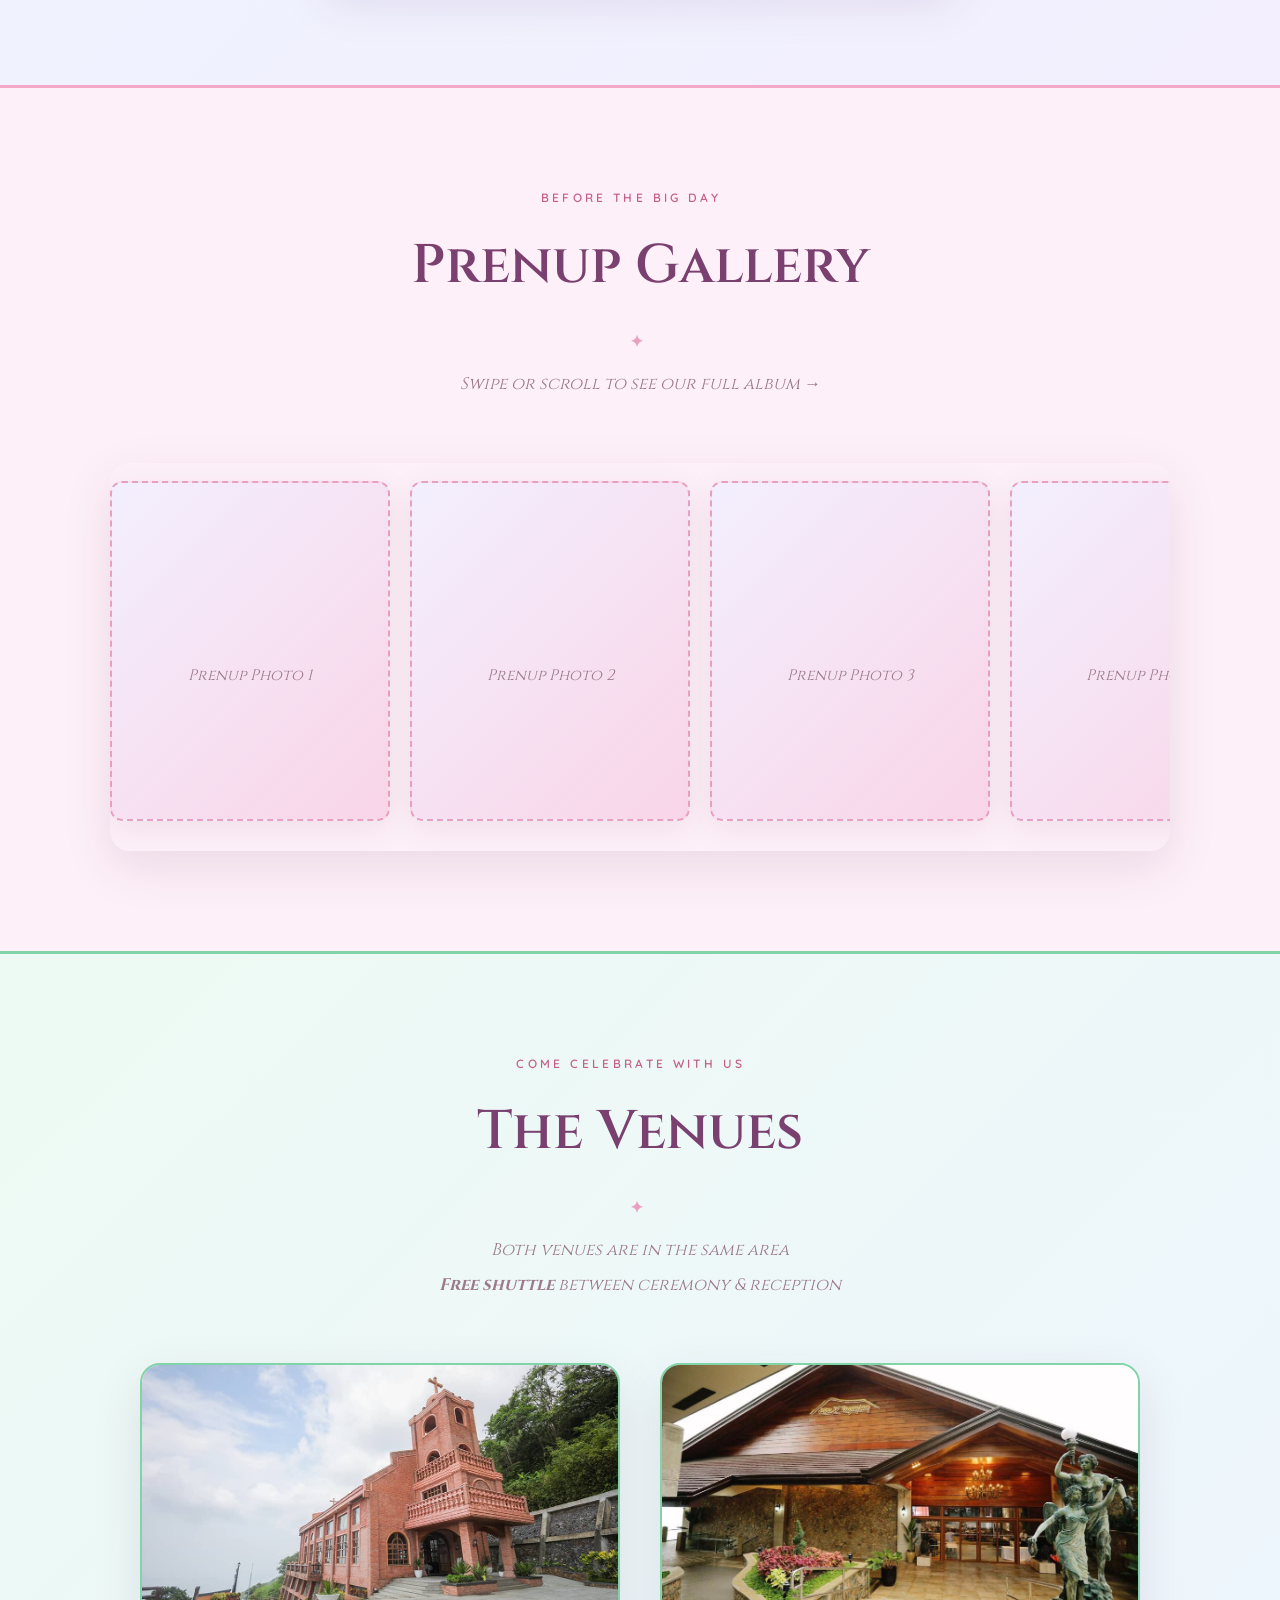
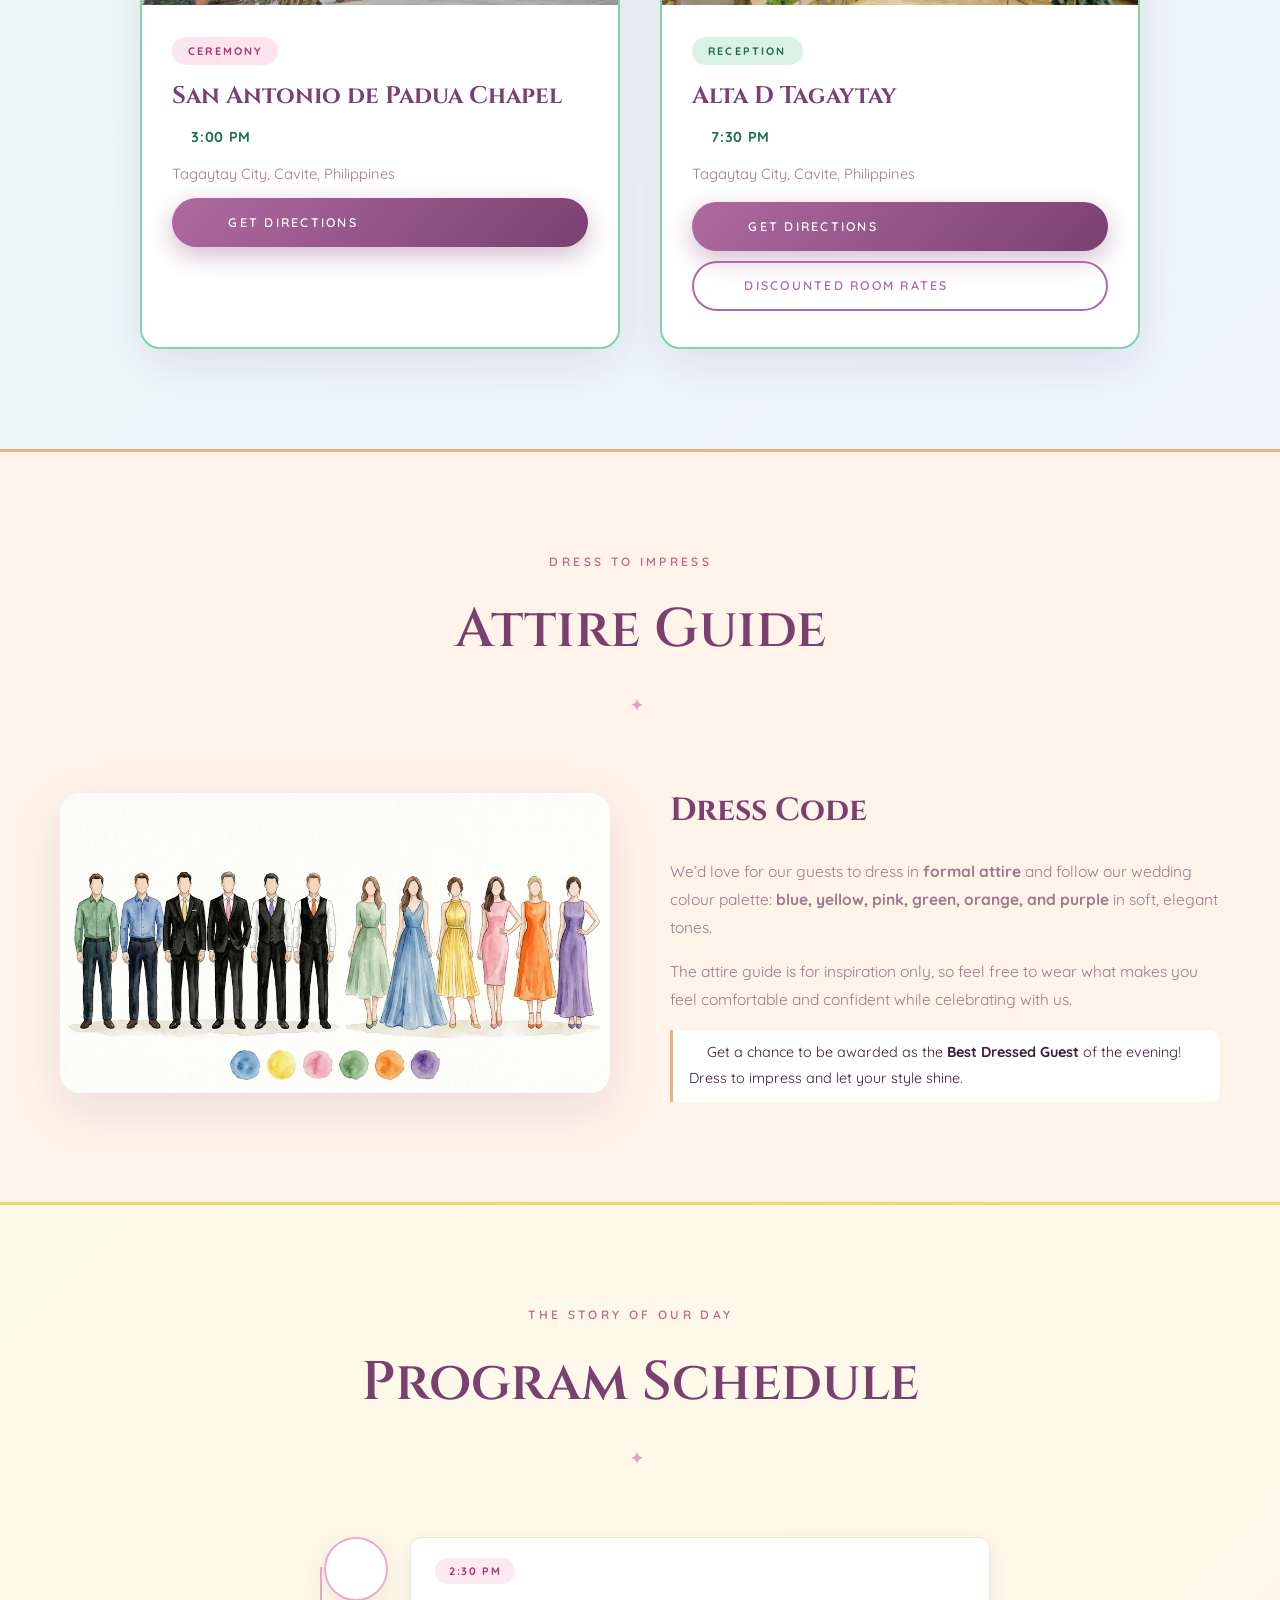
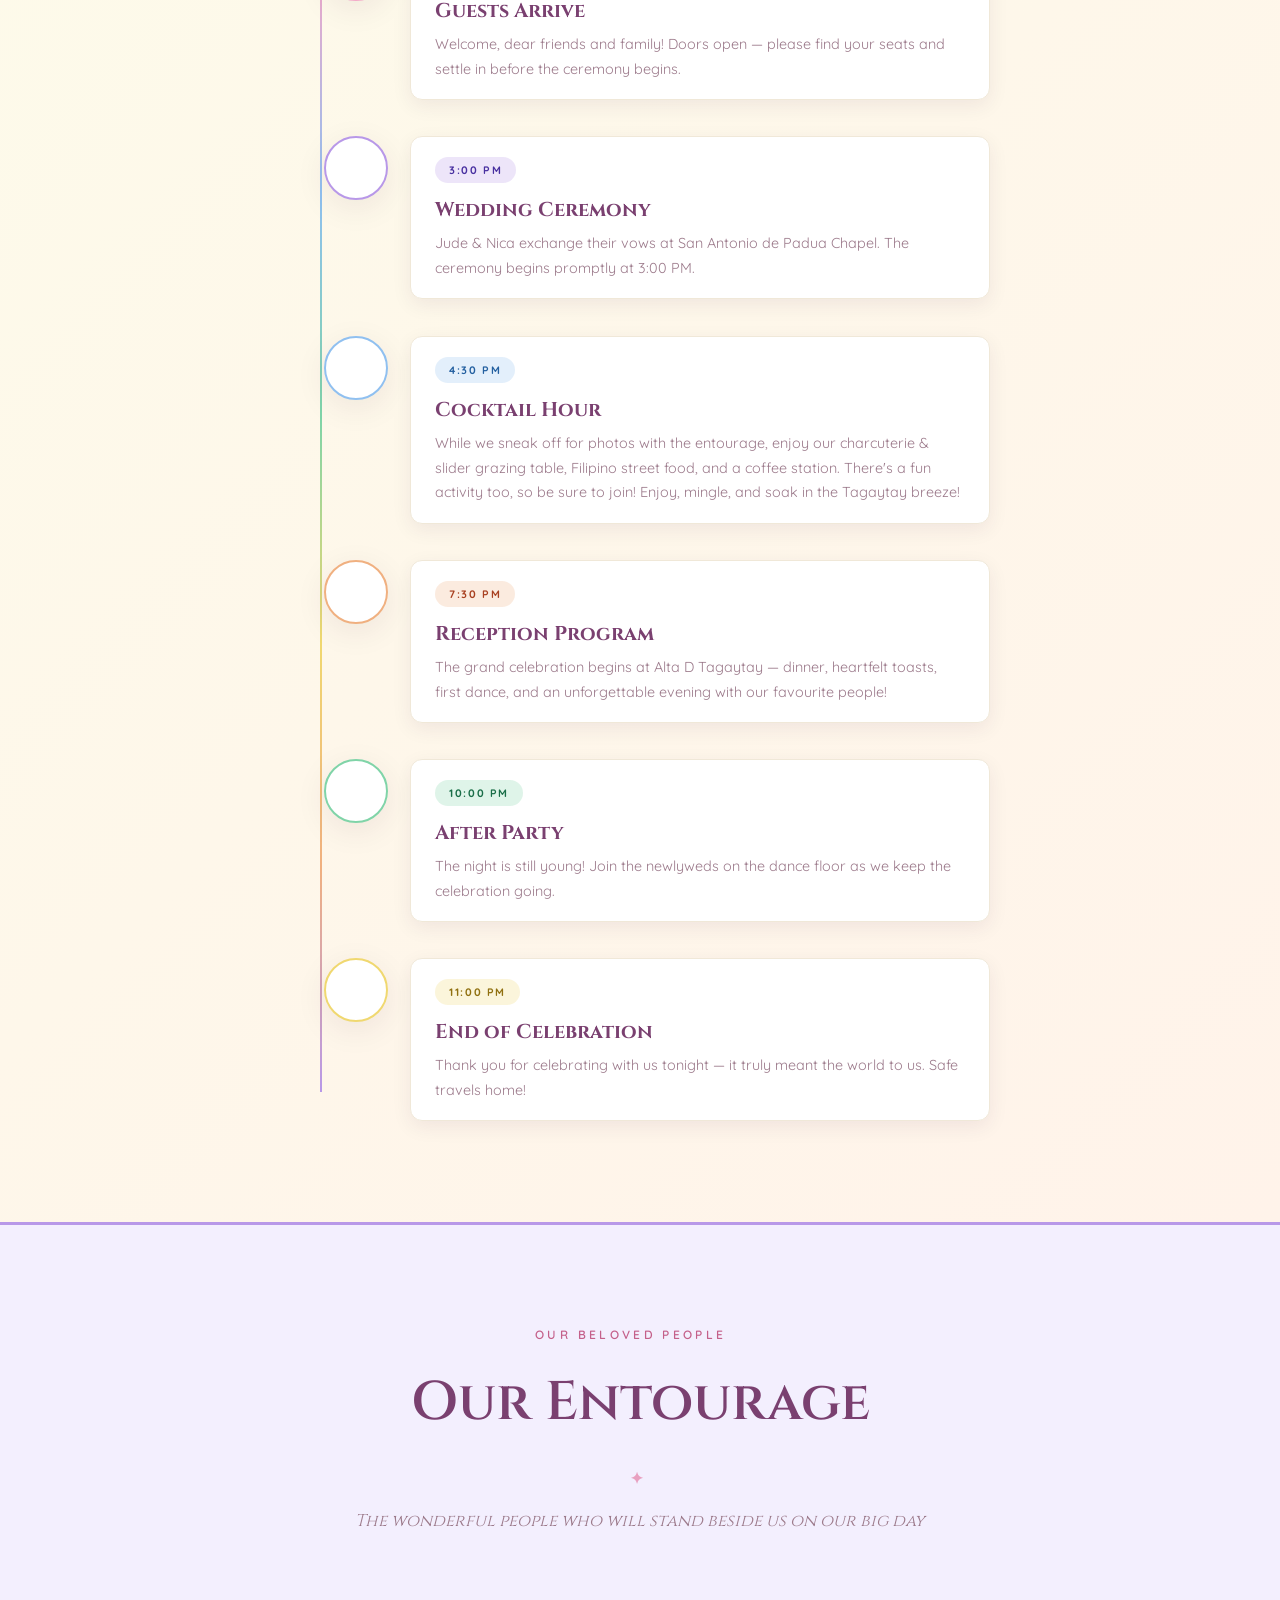
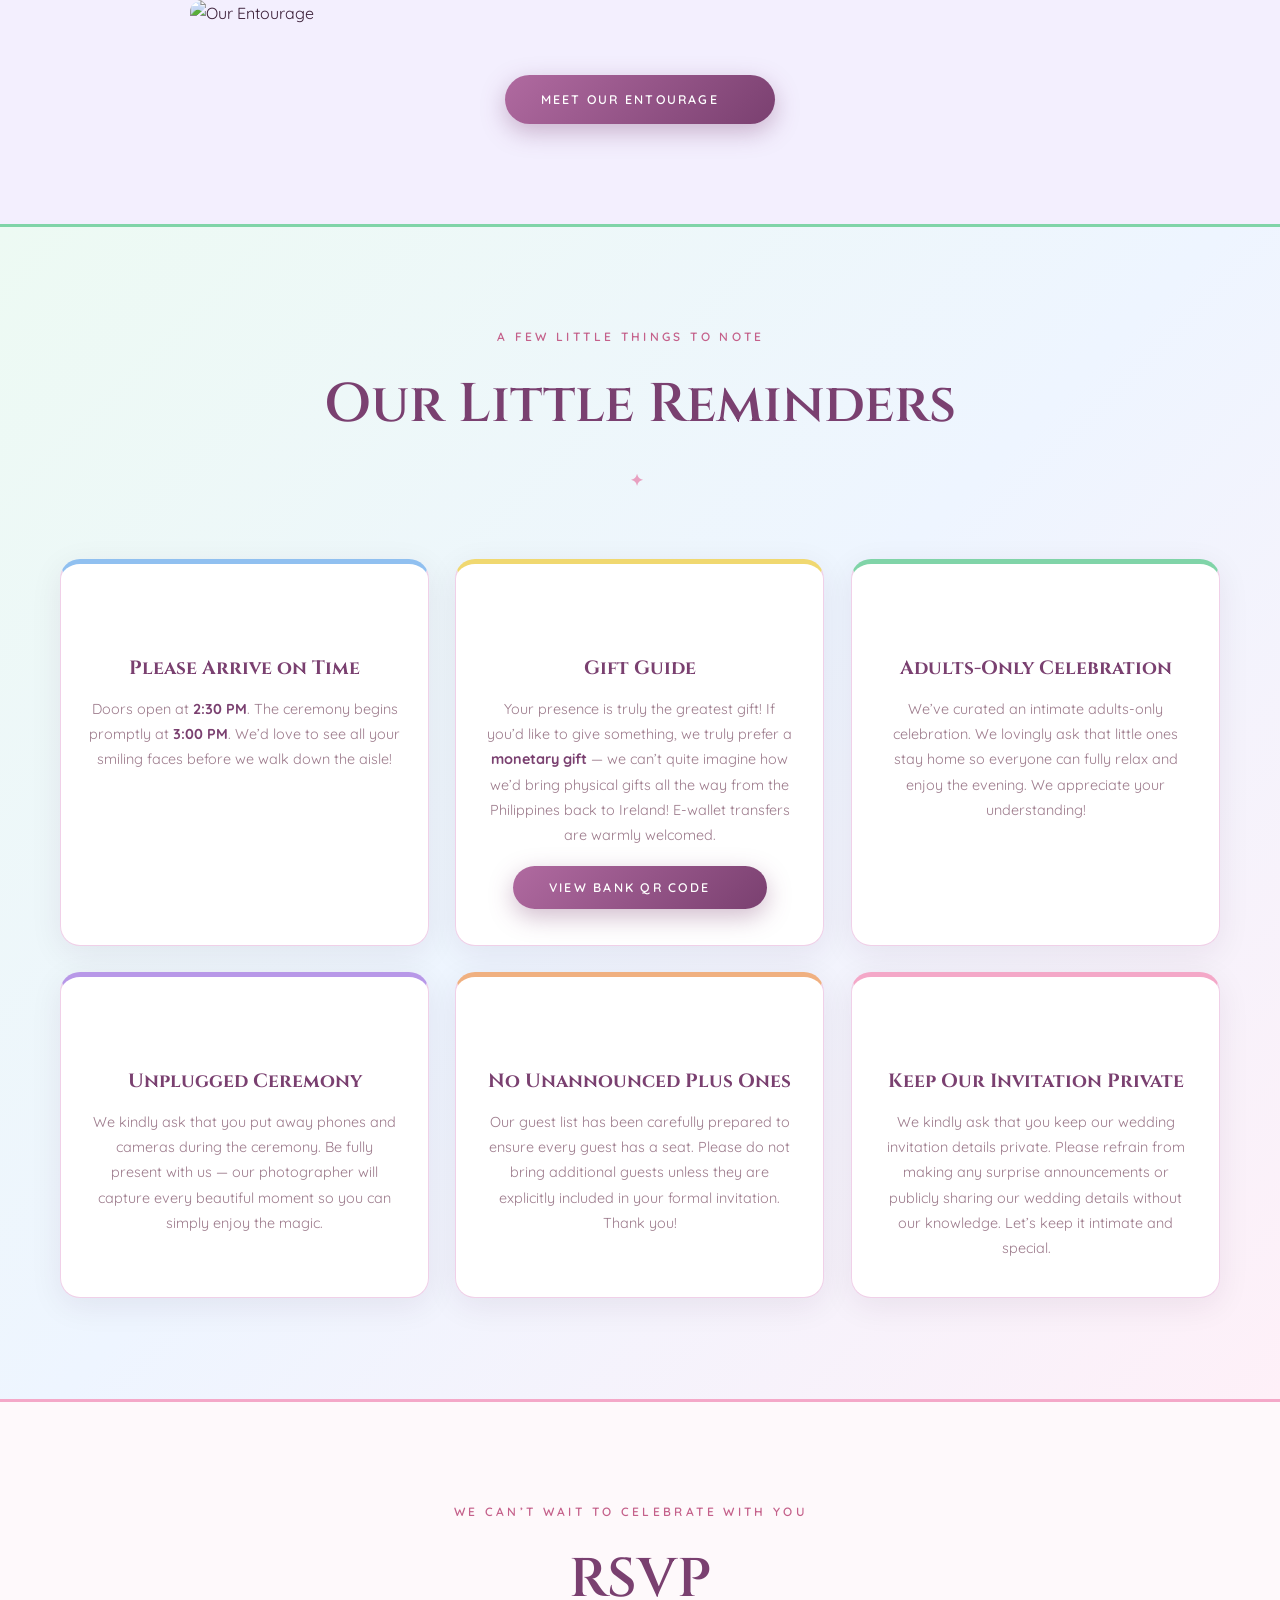
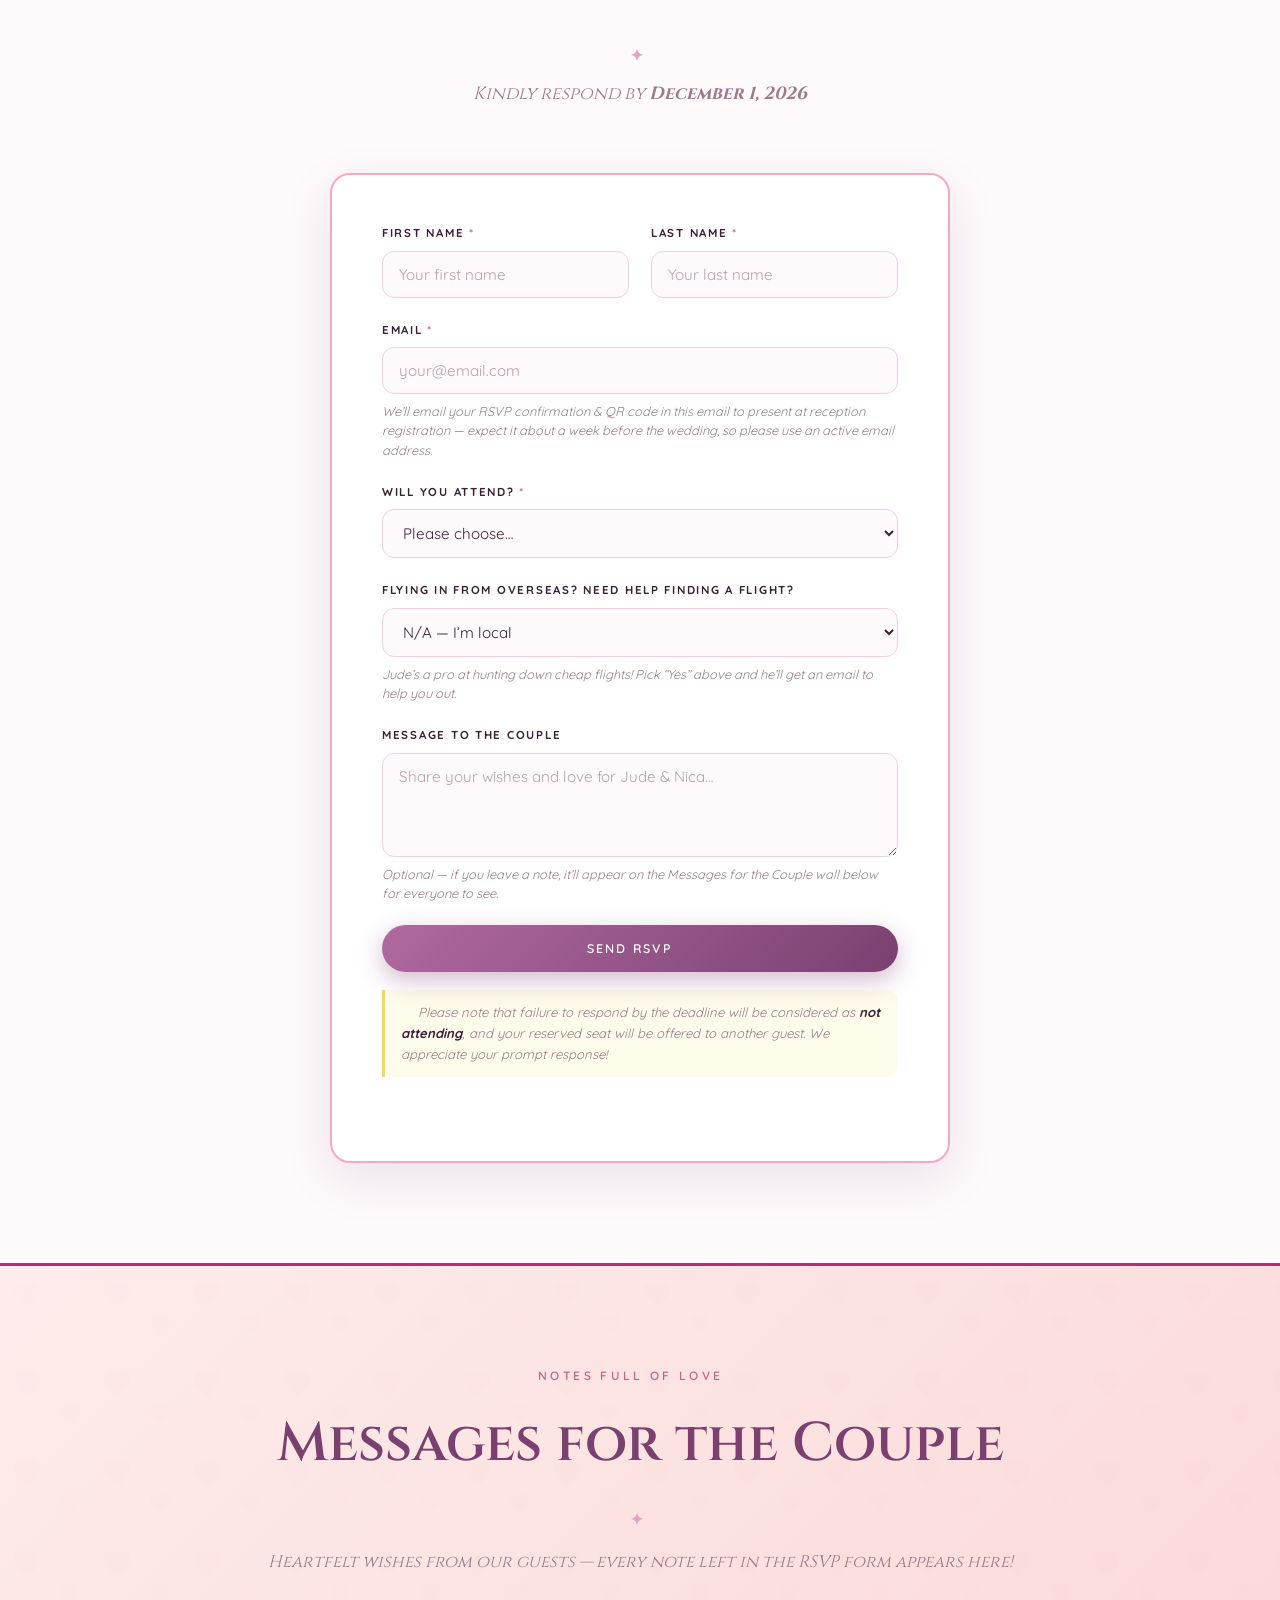
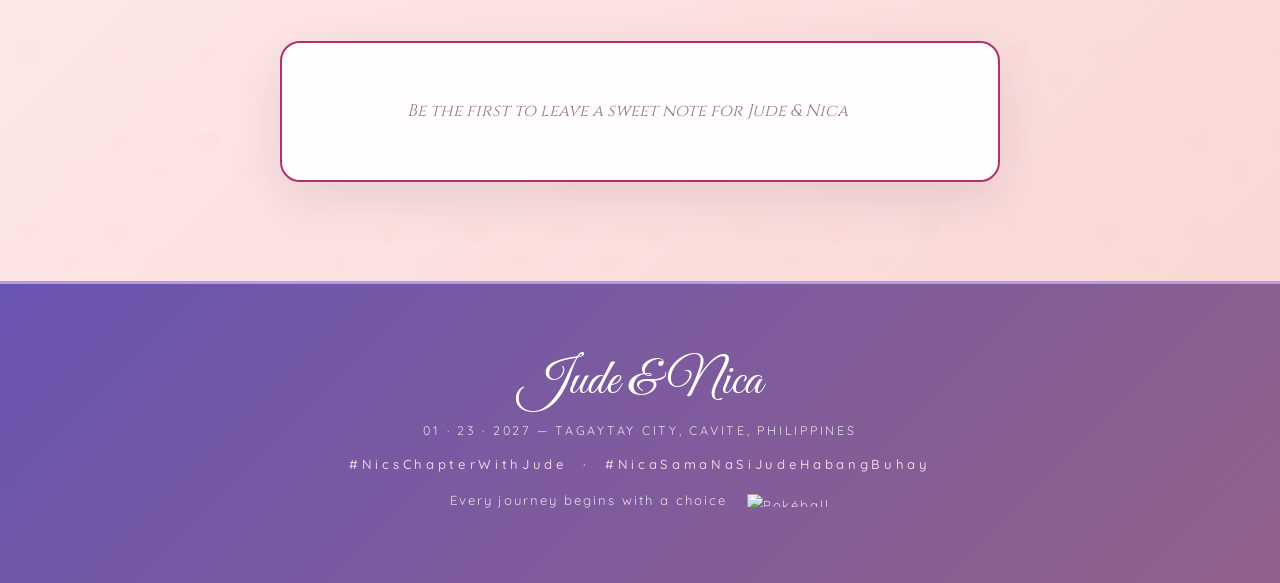
==== commit b14db277: "Reorder entourage parents block for mobile, fix Step-parents spelling - Split Parents block into 4 f" ====
--- a/index.html
+++ b/index.html
@@ -8,7 +8,7 @@
     <link rel="preconnect" href="https://fonts.googleapis.com" />
     <link rel="preconnect" href="https://fonts.gstatic.com" crossorigin />
     <link href="https://fonts.googleapis.com/css2?family=Cinzel+Decorative:wght@400;700&family=Cinzel:wght@400;500;600&family=Great+Vibes&family=Quicksand:wght@300;400;500;600;700&display=swap" rel="stylesheet" />
-    <link rel="stylesheet" href="css/style.css?v=20260818" />
+    <link rel="stylesheet" href="css/style.css?v=20260819" />
 </head>
 <body>
 
--- a/css/style.css
+++ b/css/style.css
@@ -663,6 +663,12 @@
 .entourage__featured-name { color:var(--muted); font-size:.9rem; padding:3px 0; line-height:1.2; }
 .entourage__two-col   { display:grid; grid-template-columns:1fr 1fr; gap:30px; margin-top:4px; }
 .entourage__three-col { display:grid; grid-template-columns:repeat(3,1fr); gap:20px; margin-top:4px; }
+
+/* Parents block: explicit placement so DOM order can differ from visual desktop columns */
+.entourage__col--bride-parents     { grid-column:1; grid-row:1; }
+.entourage__col--bride-step        { grid-column:1; grid-row:2; }
+.entourage__col--groom-parents     { grid-column:2; grid-row:1; }
+.entourage__col--groom-grandfather { grid-column:2; grid-row:2; }
 .entourage__two-col p, .entourage__three-col p { color:var(--muted); font-size:.9rem; padding:3px 0; }
 
 /* Circular photo placeholder above each entourage member's name */
@@ -1064,6 +1070,14 @@
     .program__item { grid-template-columns:52px 1fr; gap:14px; }
     .program__dot  { width:52px; height:52px; font-size:1.2rem; }
     .entourage__two-col   { grid-template-columns:1fr; gap:16px; }
+    .entourage__col--groom-parents,
+    .entourage__col--bride-parents,
+    .entourage__col--bride-step,
+    .entourage__col--groom-grandfather { grid-column:1; grid-row:auto; }
+    .entourage__col--groom-parents     { order:1; }
+    .entourage__col--bride-parents     { order:2; }
+    .entourage__col--bride-step        { order:3; }
+    .entourage__col--groom-grandfather { order:4; }
     .entourage__three-col { grid-template-columns:1fr; gap:14px; }
     .venue__grid { grid-template-columns:1fr; }
     .venue__body { padding:26px 22px 30px; }
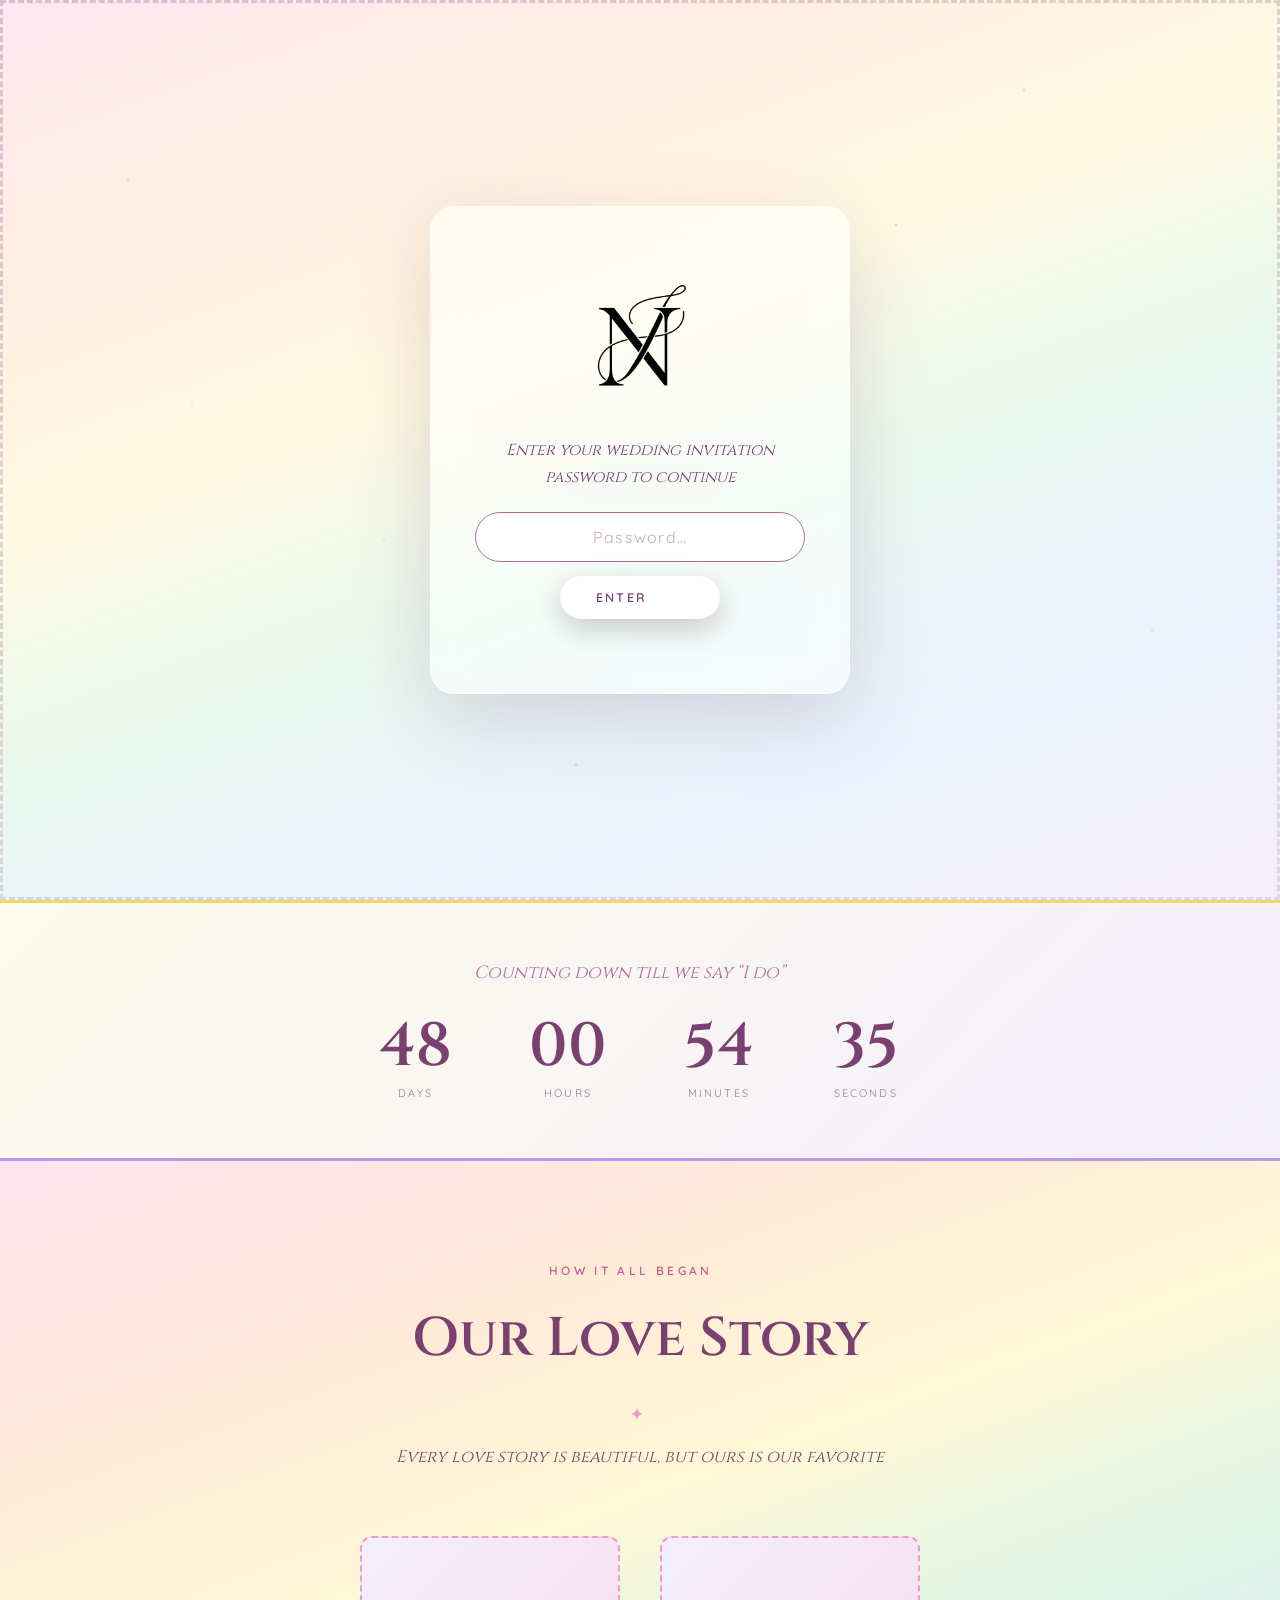
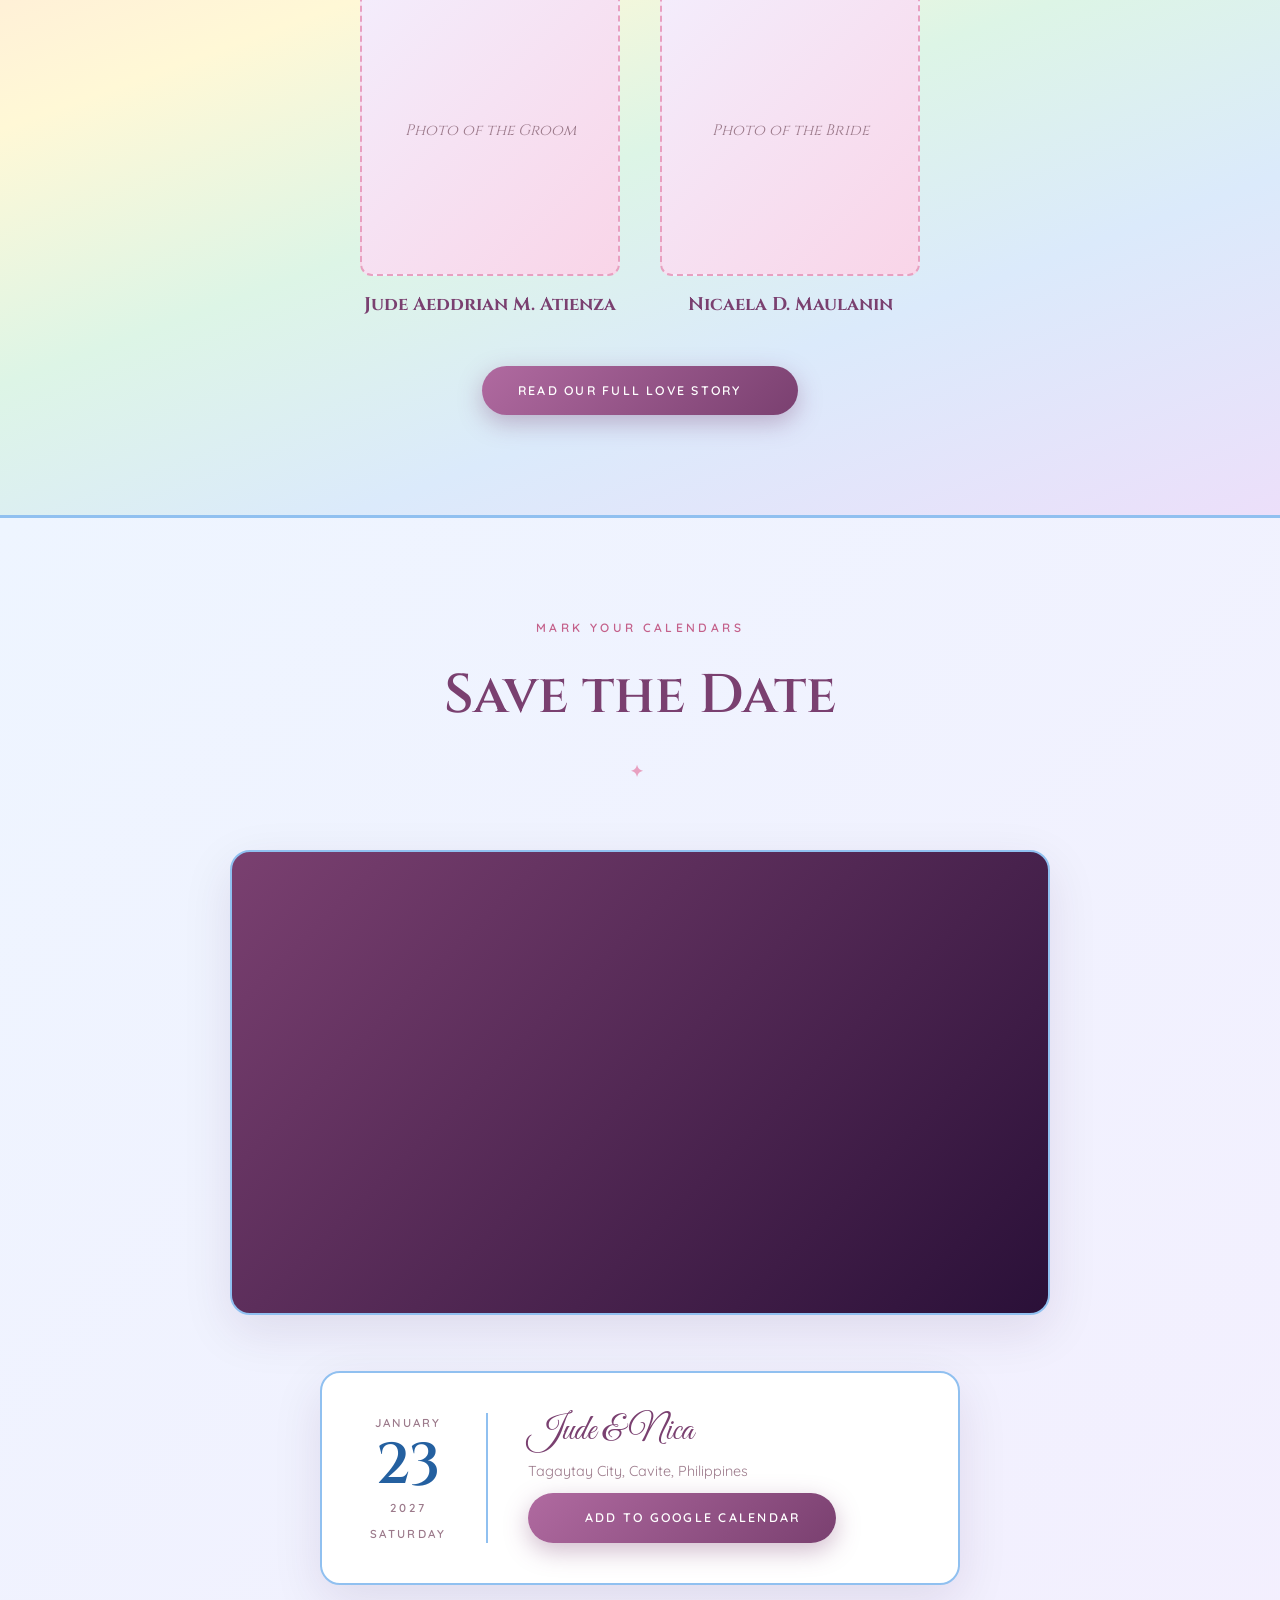
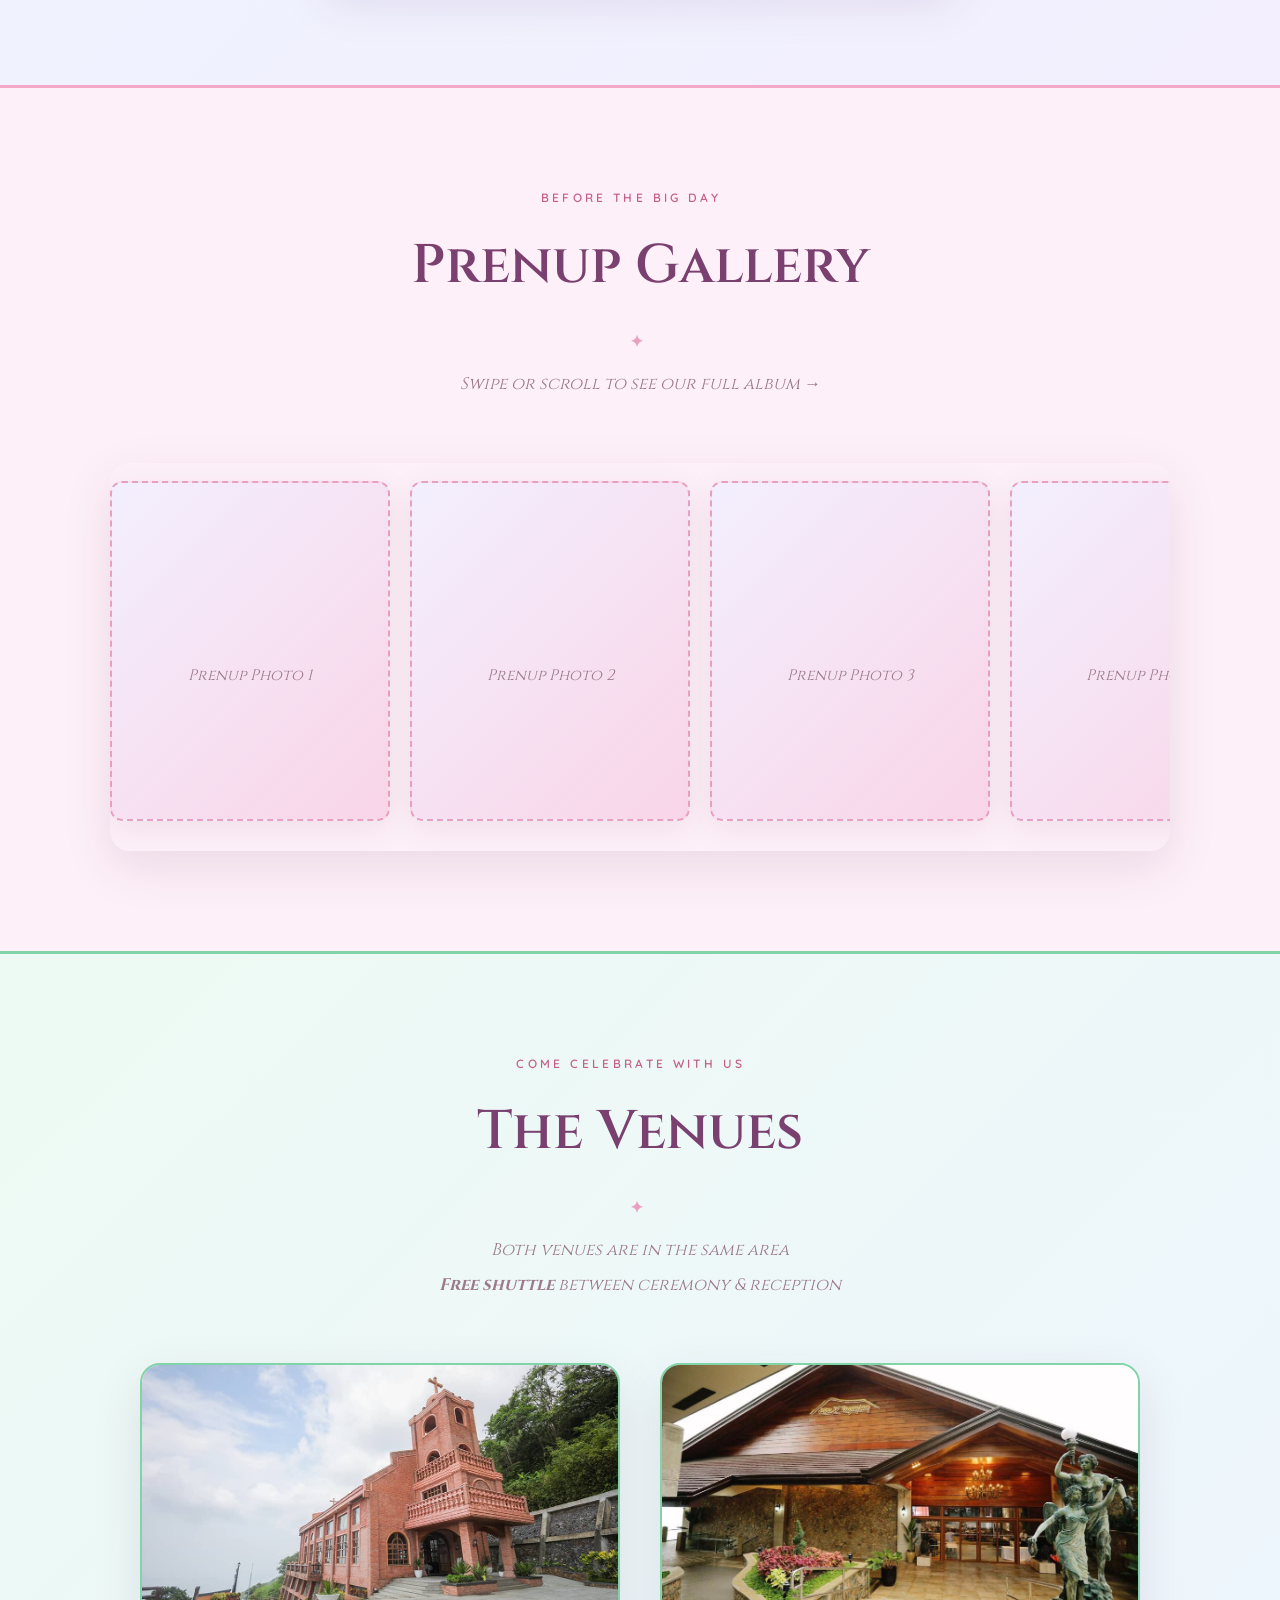
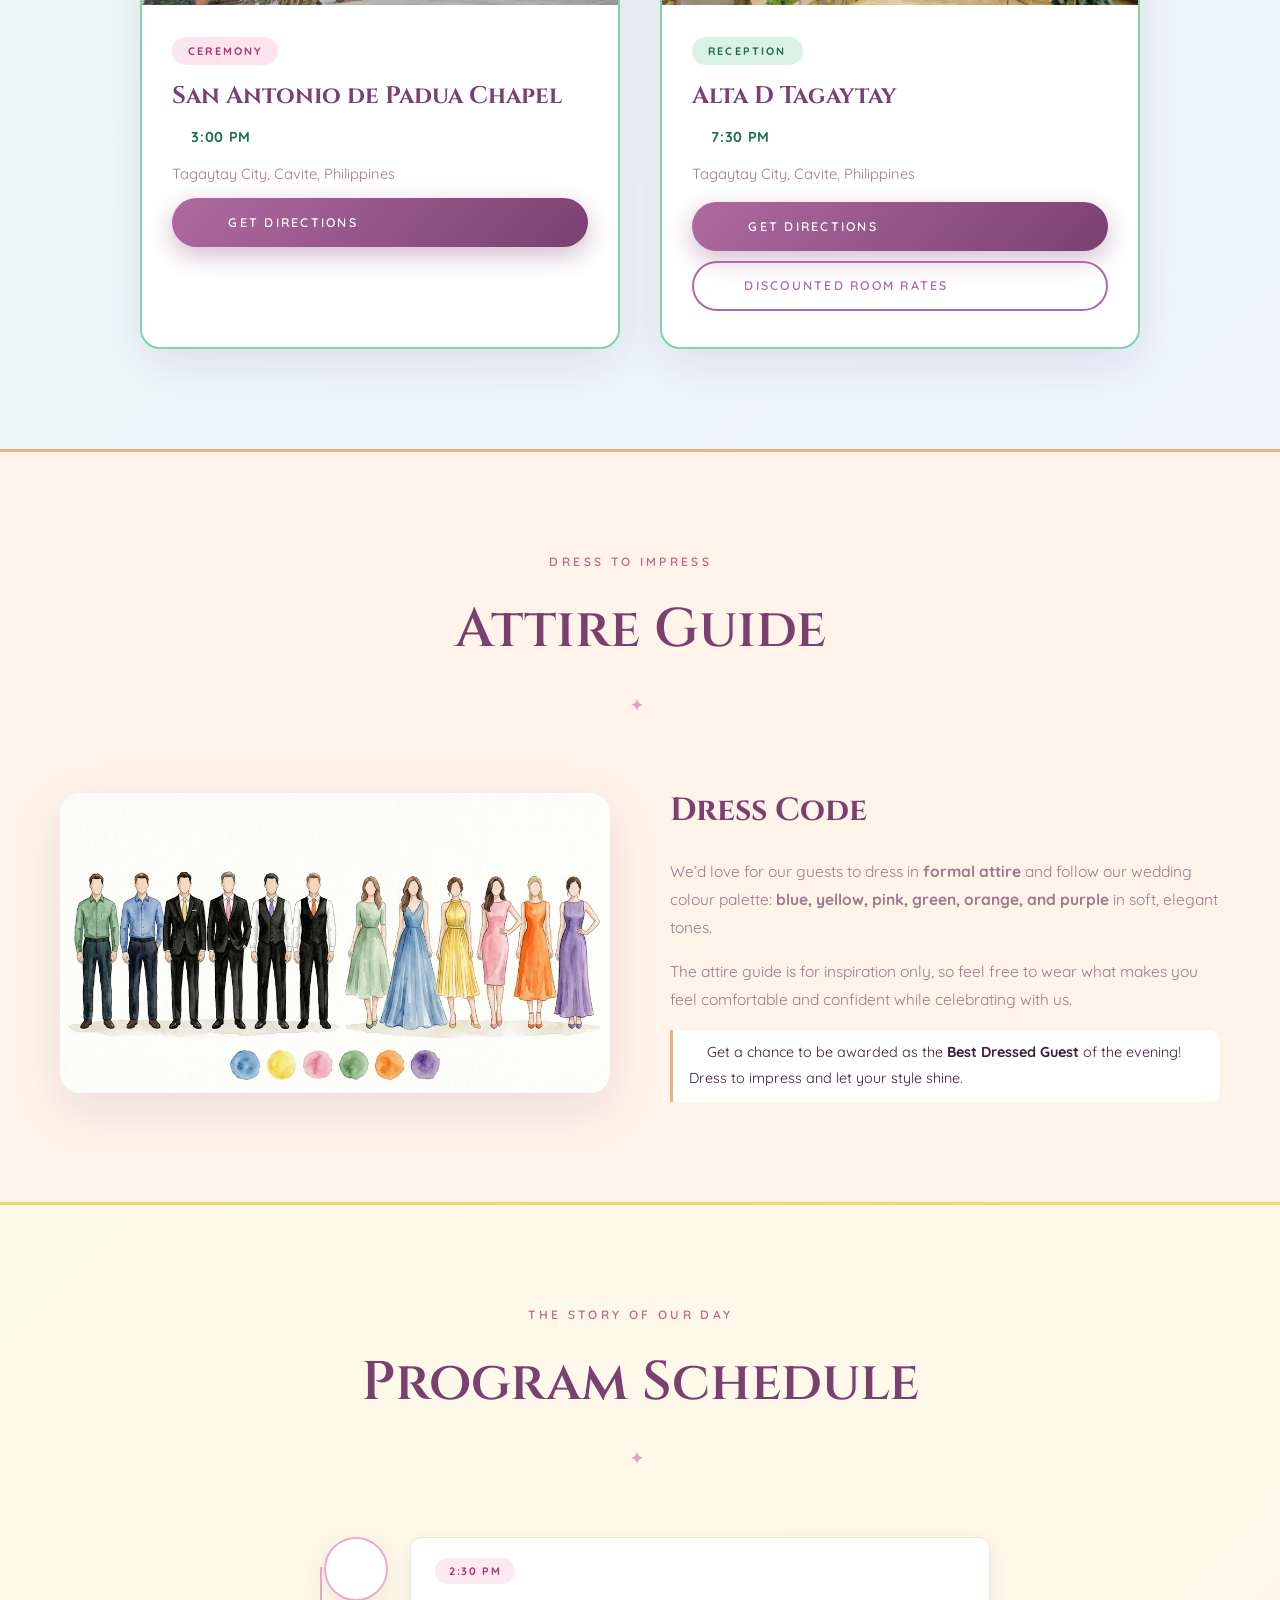
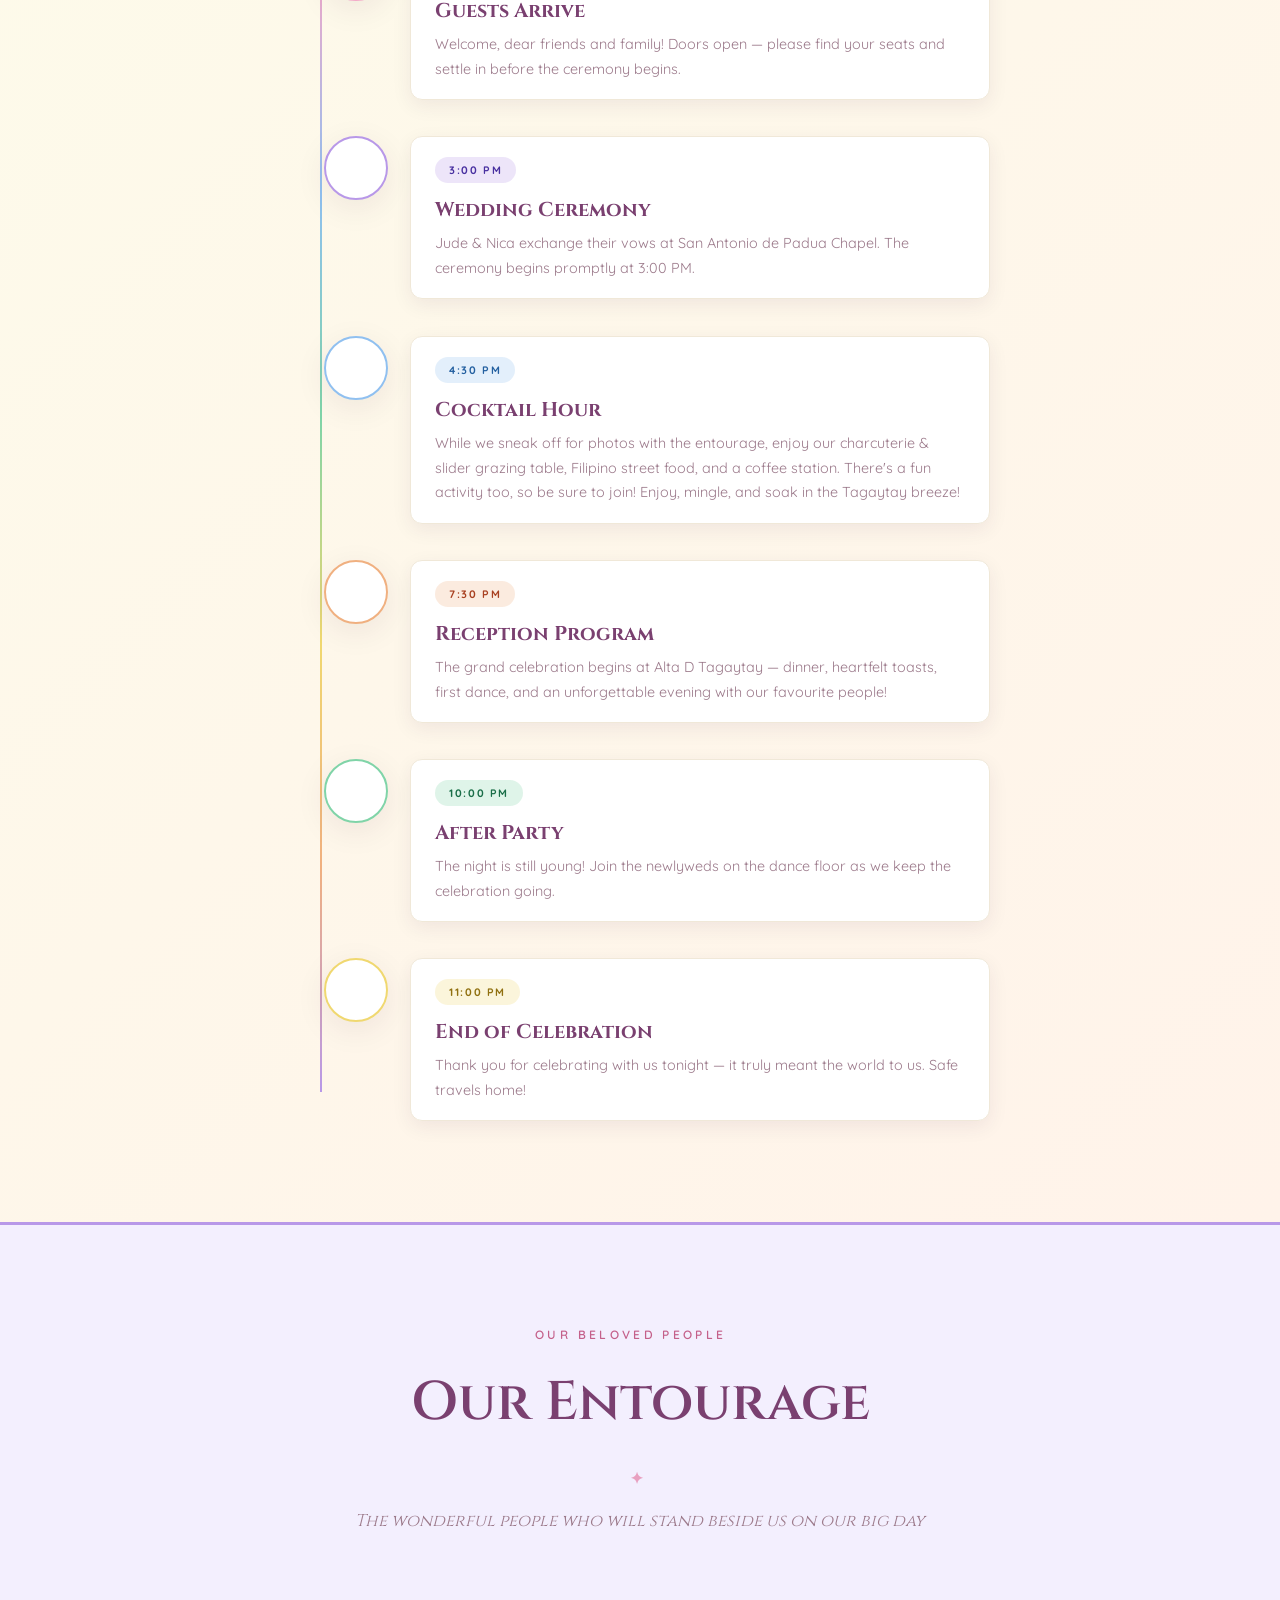
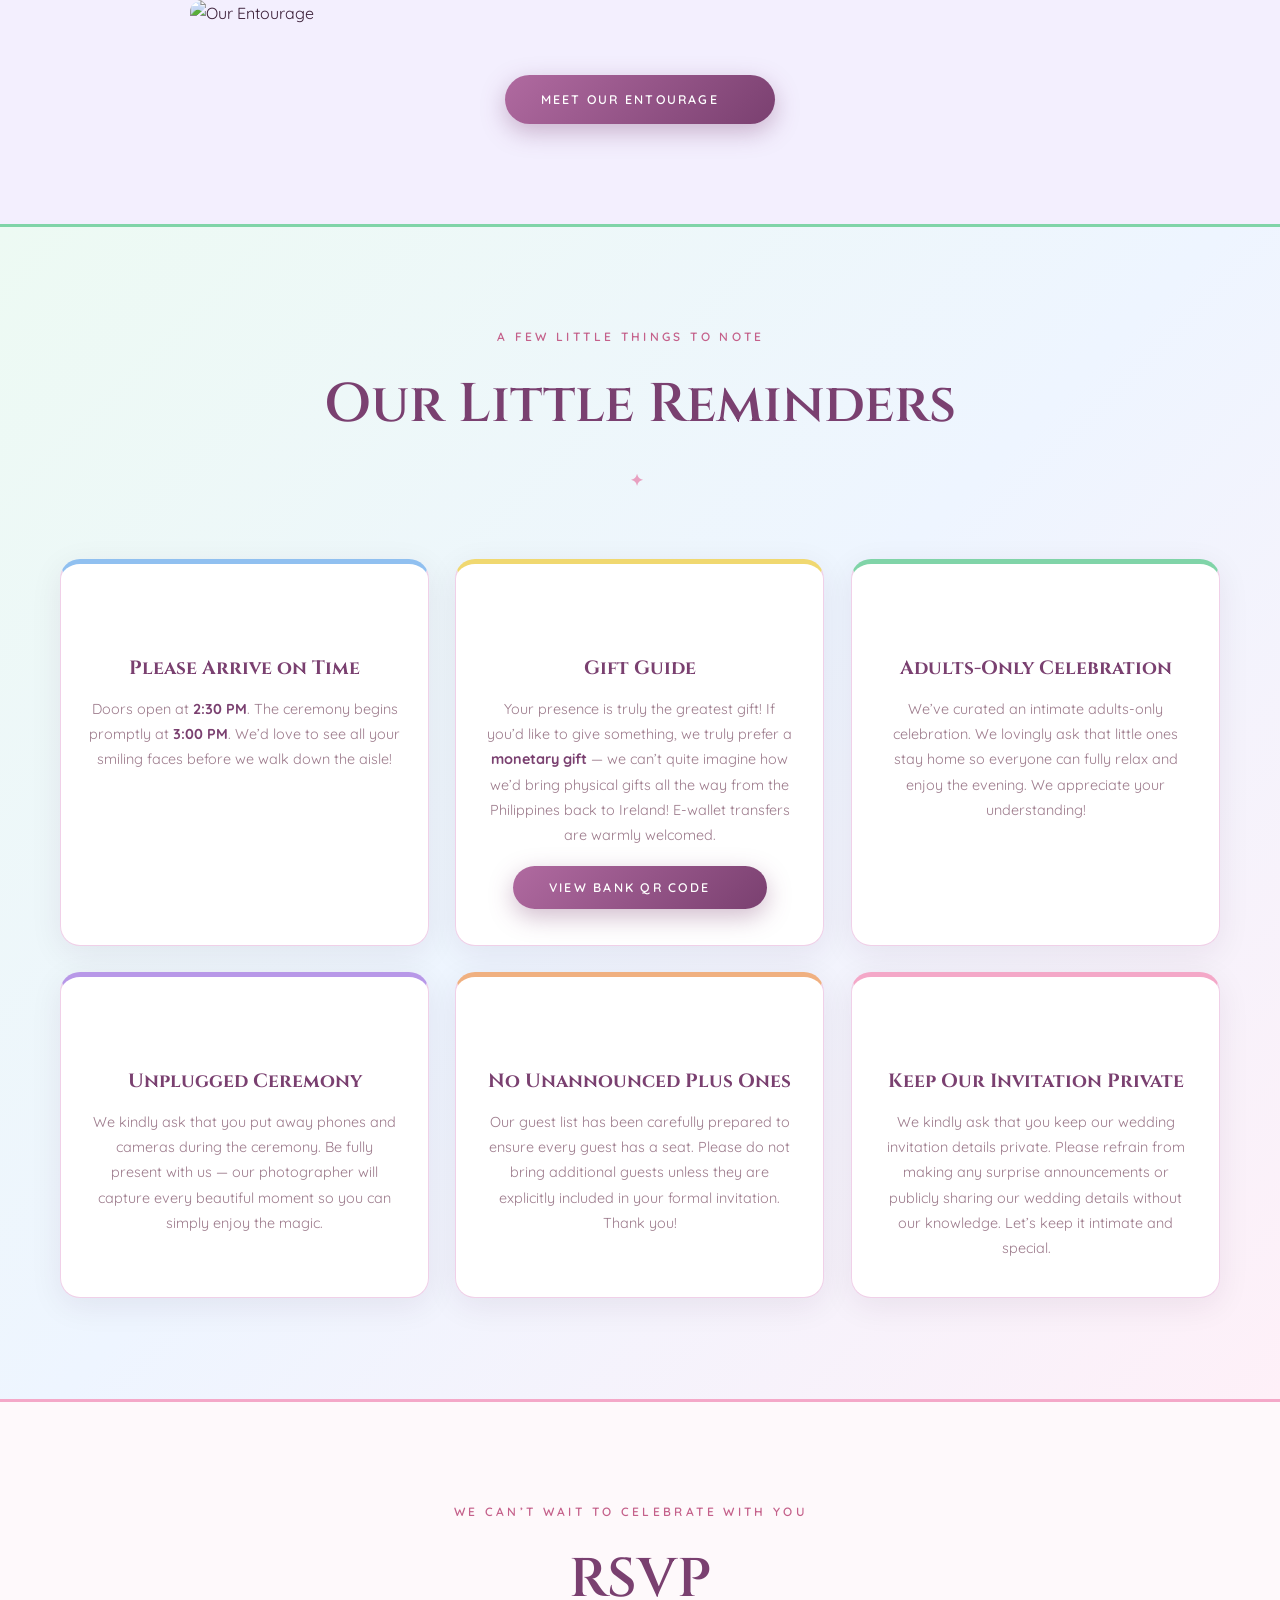
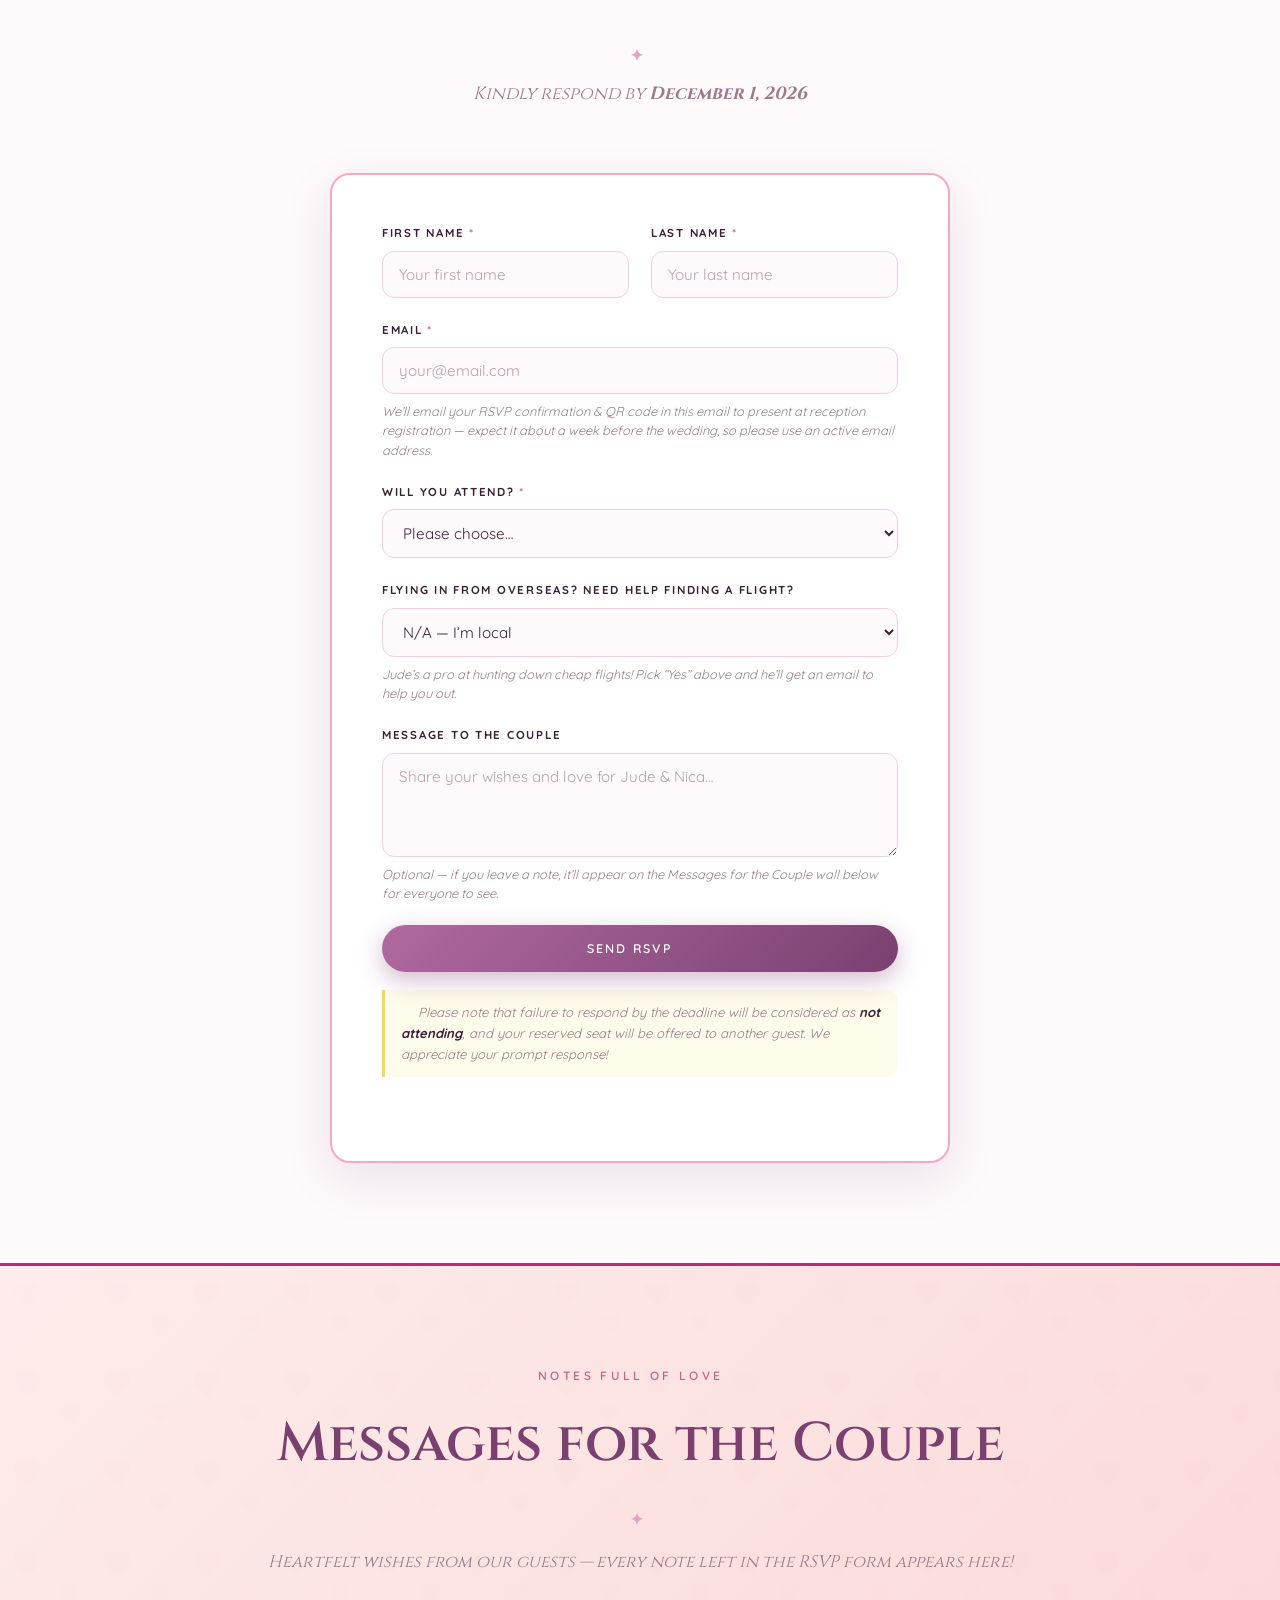
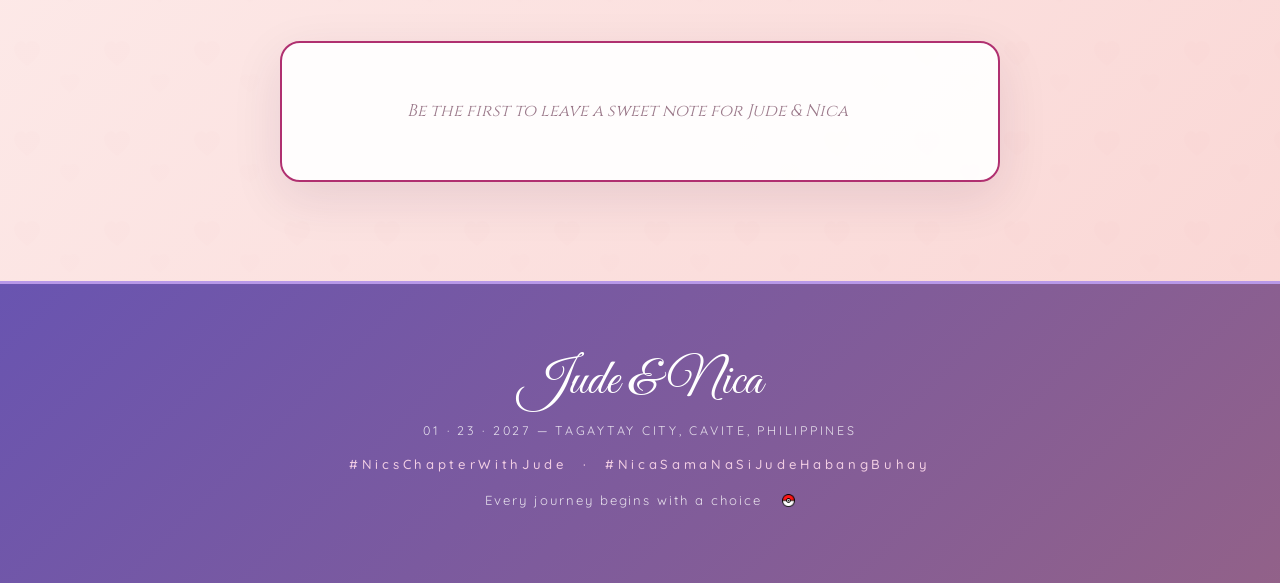
==== commit 2ef4de06: "Move logo/pokeball images into Pictures/, update HTML references wedding_logo.jpg, wedding_logo_tran" ====
--- a/index.html
+++ b/index.html
@@ -24,7 +24,7 @@
     <div class="pw-gate__overlay" aria-hidden="true"></div>
     <div class="pw-gate__stars" aria-hidden="true"></div>
     <div class="pw-gate__card">
-        <img src="wedding_logo_transparent.png" alt="Jude &amp; Nica" class="pw-gate__logo">
+        <img src="Pictures/wedding_logo_transparent.png" alt="Jude &amp; Nica" class="pw-gate__logo">
         <p class="pw-gate__label">Enter your wedding invitation password to continue</p>
         <form class="pw-gate__form" id="pwForm" novalidate>
             <input
@@ -52,7 +52,7 @@
 <!-- NAVIGATION -->
 <nav class="nav" id="nav">
     <a href="#top" class="nav__brand">
-        <img src="wedding_logo_transparent.png" alt="Jude &amp; Nica" class="nav__logo-img">
+        <img src="Pictures/wedding_logo_transparent.png" alt="Jude &amp; Nica" class="nav__logo-img">
     </a>
     <span class="nav__section-label" id="navSectionLabel" aria-live="polite"></span>
     <button class="nav__toggle" id="navToggle" aria-label="Toggle menu">
@@ -481,7 +481,7 @@
     <p class="footer__names">Jude &amp; Nica</p>
     <p class="footer__date">01 &middot; 23 &middot; 2027 &mdash; Tagaytay City, Cavite, Philippines</p>
     <p class="footer__hashtags">#NicsChapterWithJude &nbsp;&middot;&nbsp; #NicaSamaNaSiJudeHabangBuhay</p>
-    <p class="footer__quote">Every journey begins with a choice &nbsp;<img src="pokeball (1).png" alt="Pok&#233;ball" class="footer__pokeball" loading="lazy" decoding="async"></p>
+    <p class="footer__quote">Every journey begins with a choice &nbsp;<img src="Pictures/pokeball (1).png" alt="Pok&#233;ball" class="footer__pokeball" loading="lazy" decoding="async"></p>
 </footer>
 
 <script src="js/config.js?v=20260818"></script>
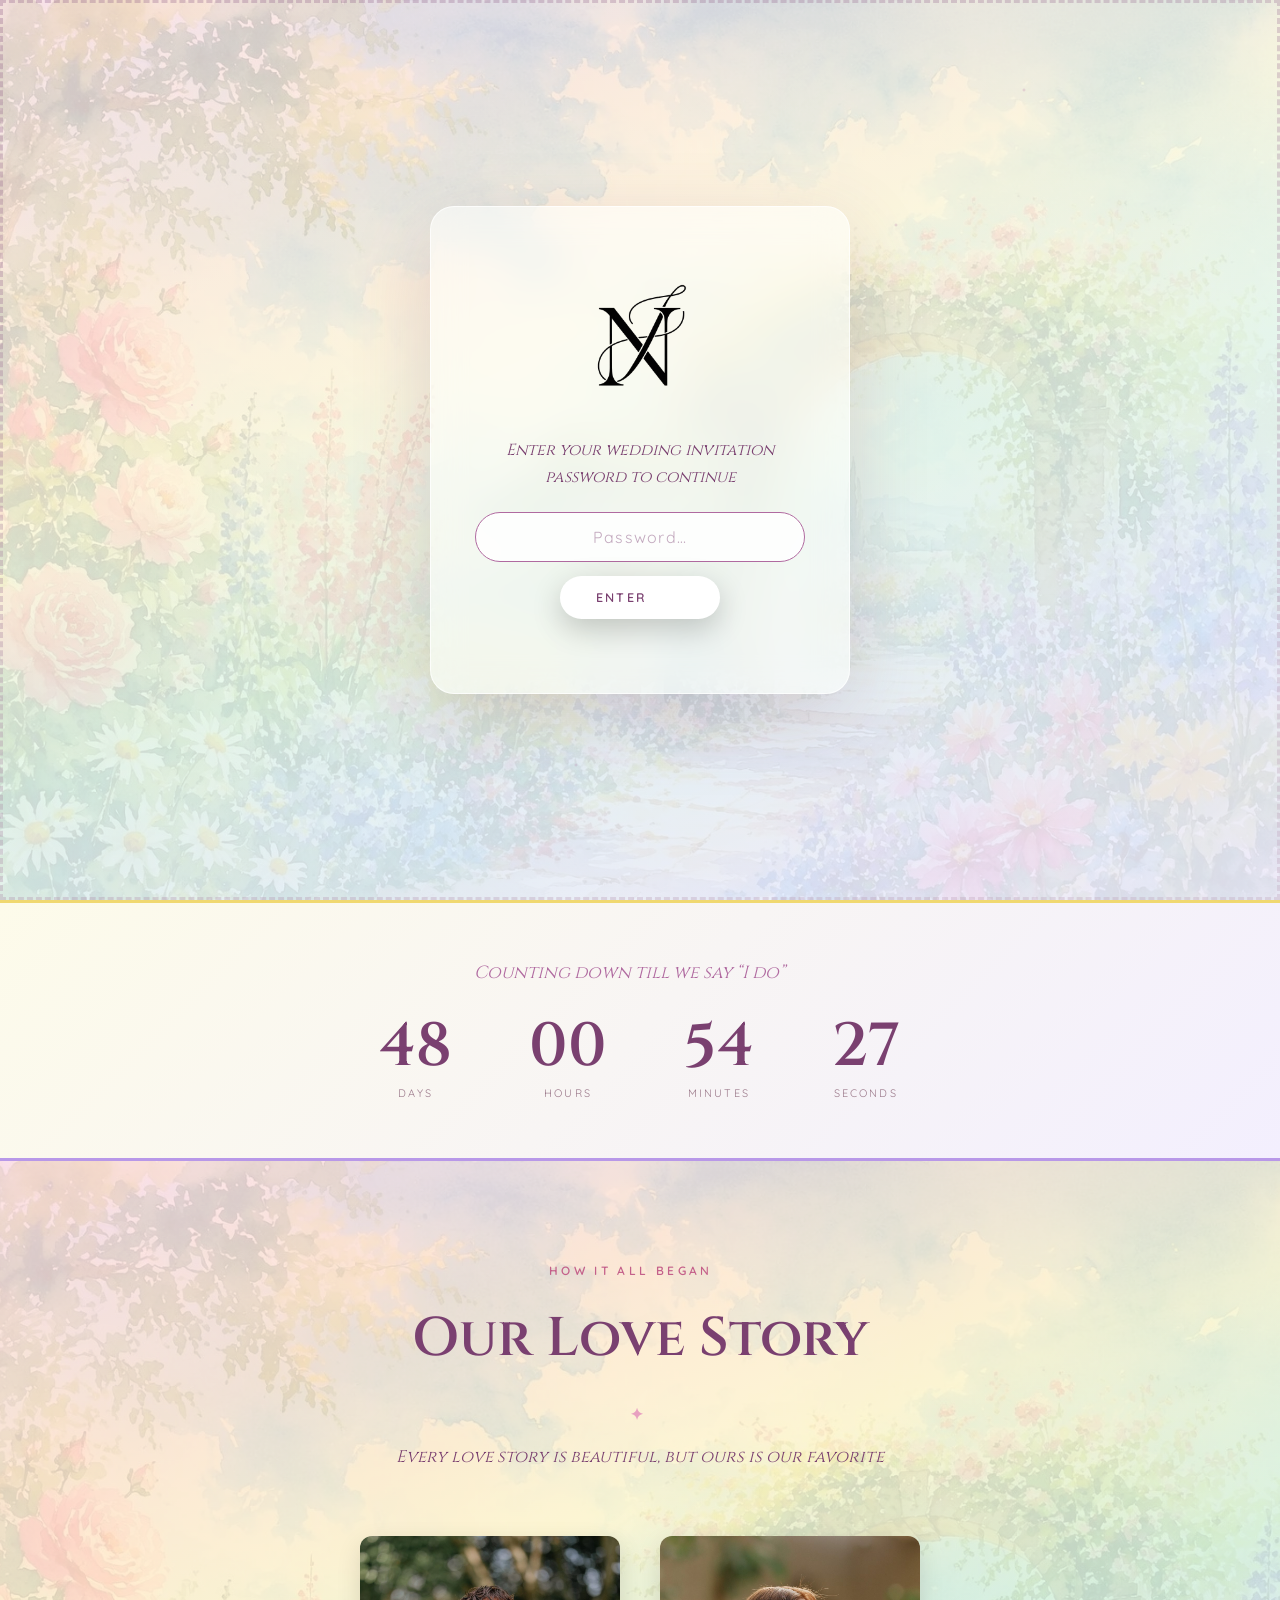
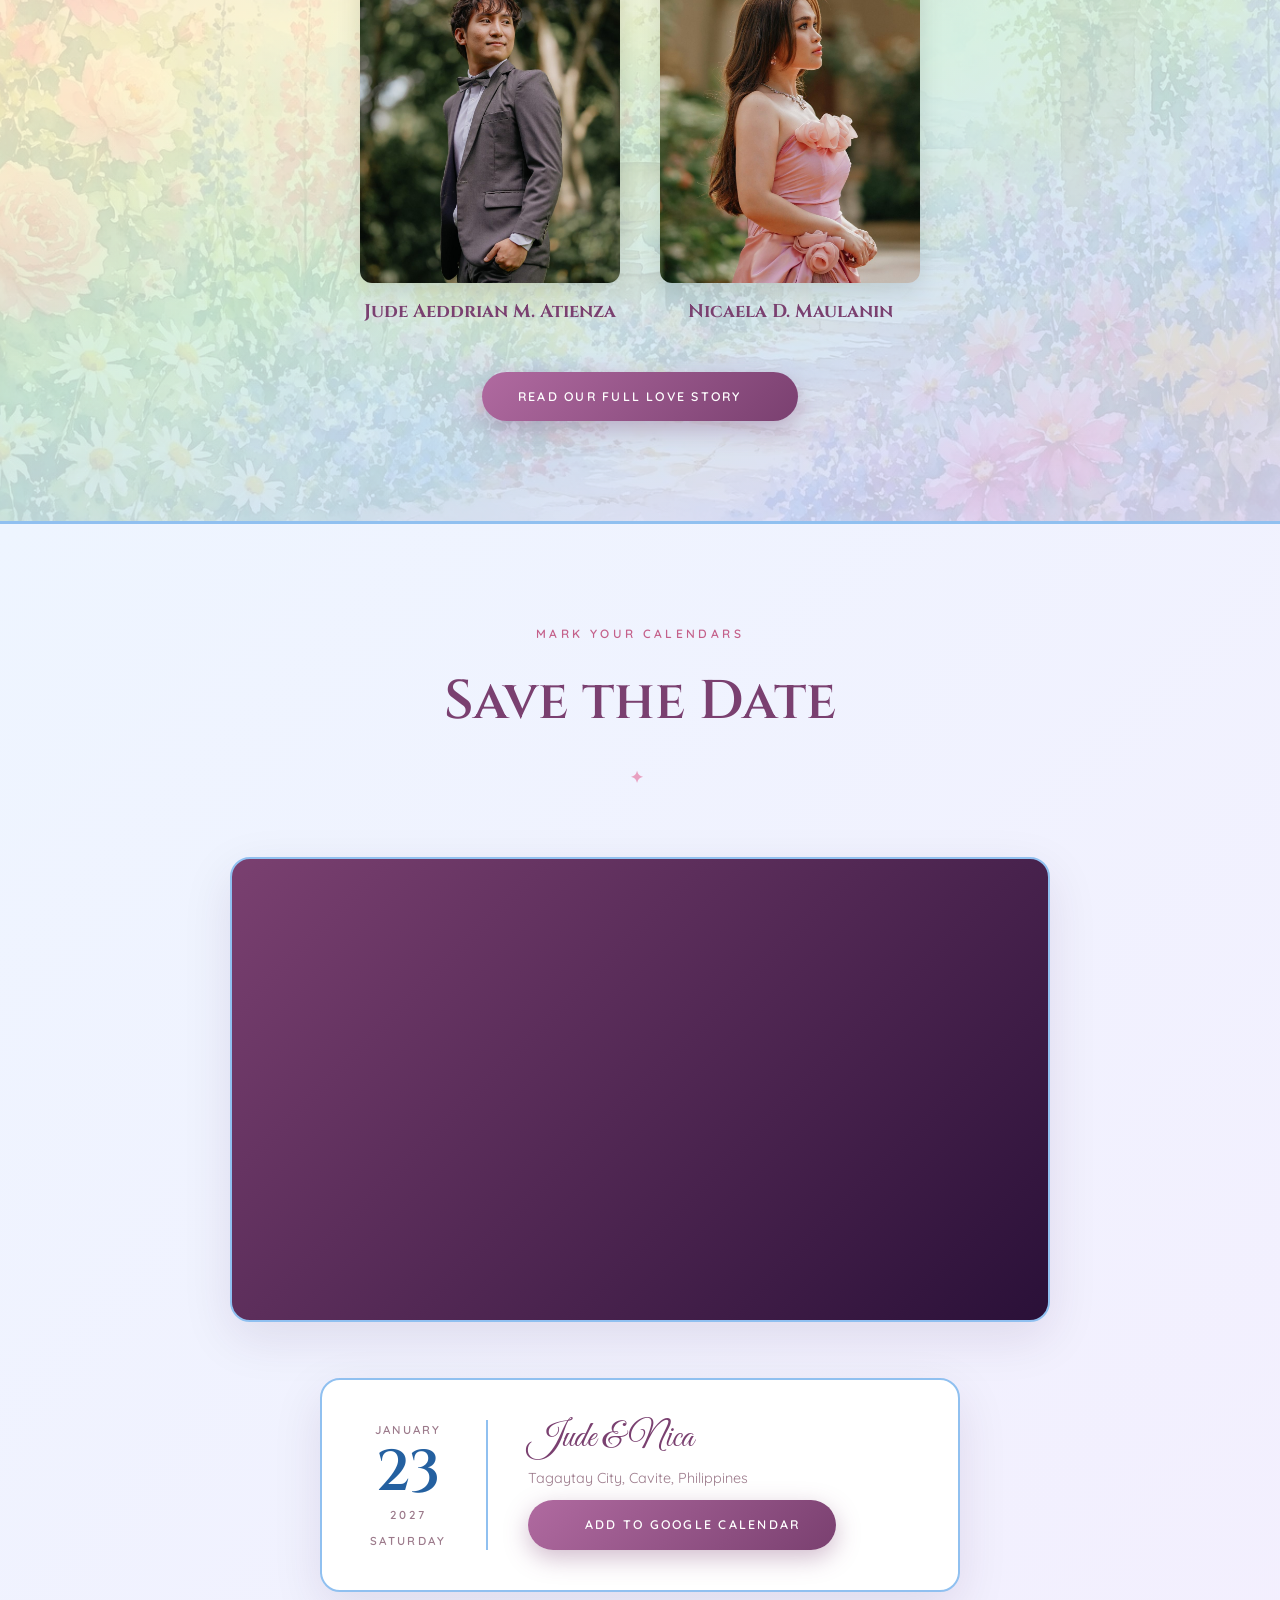
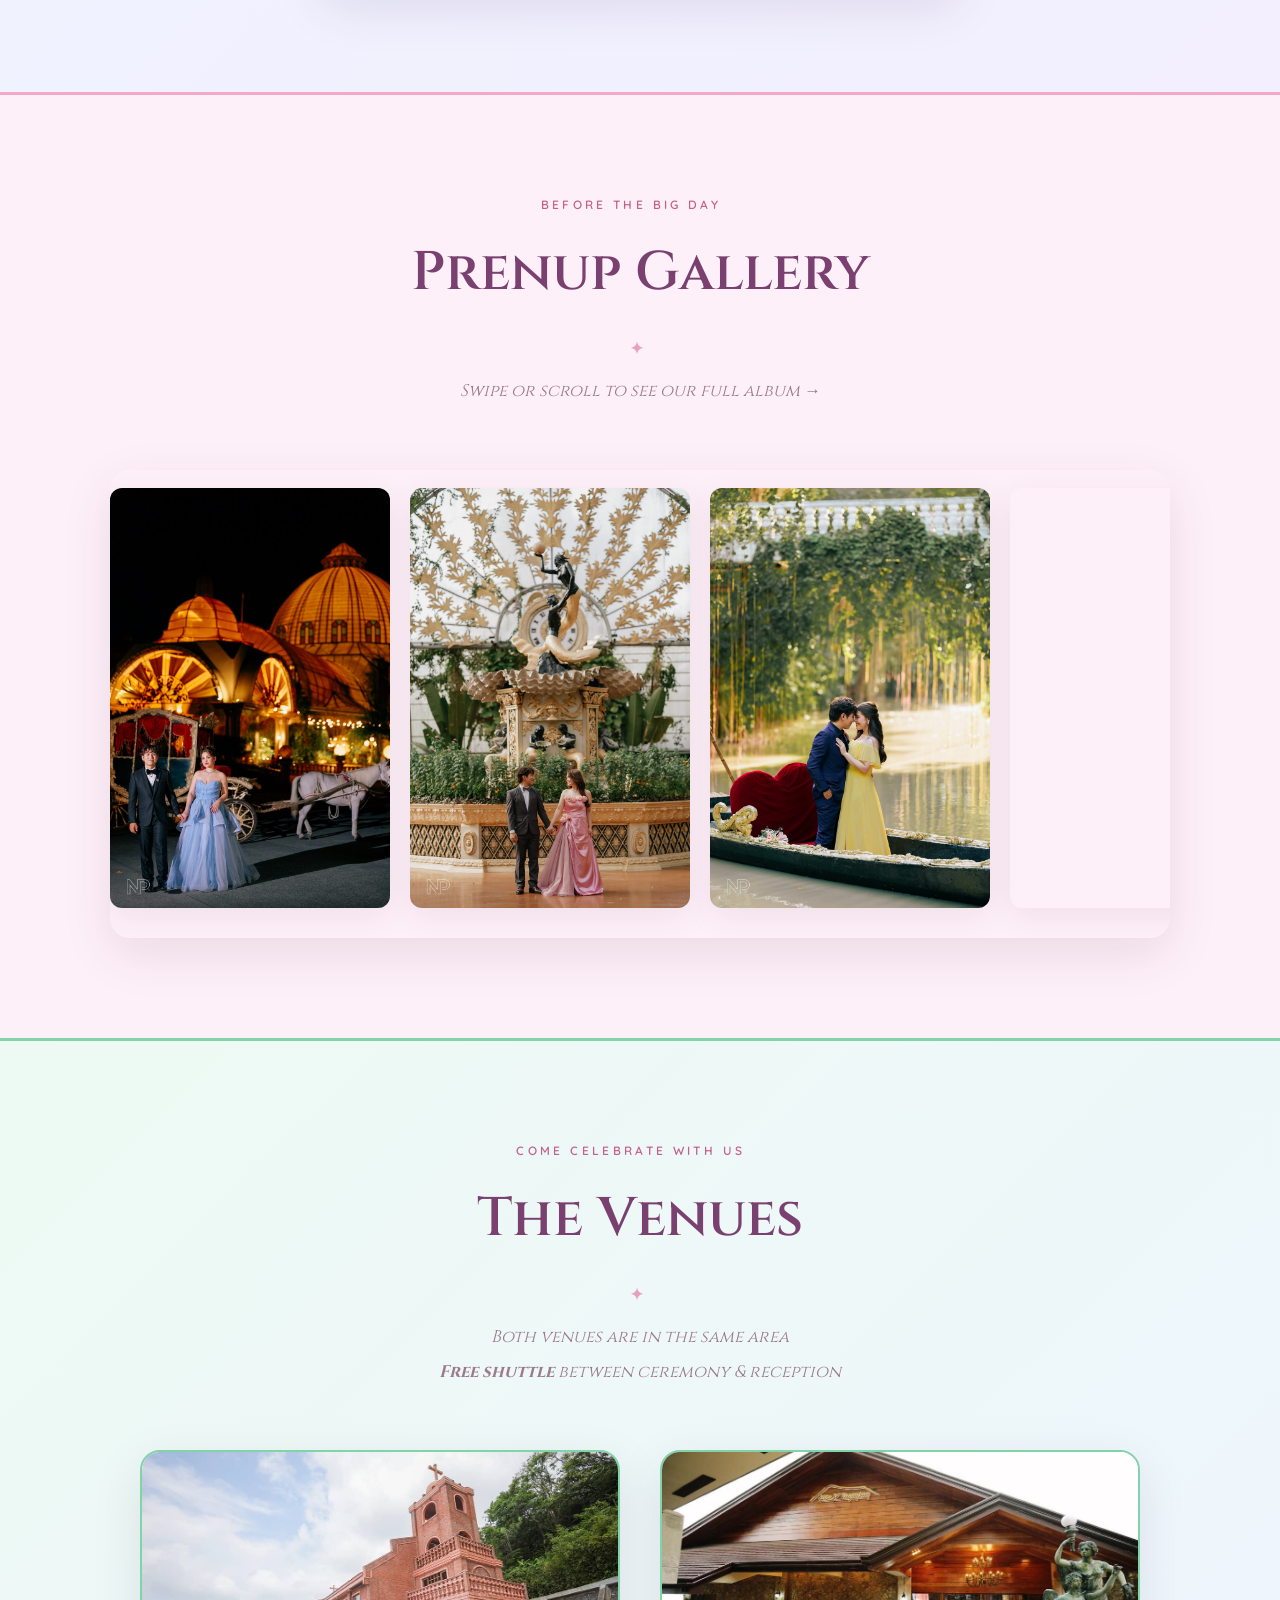
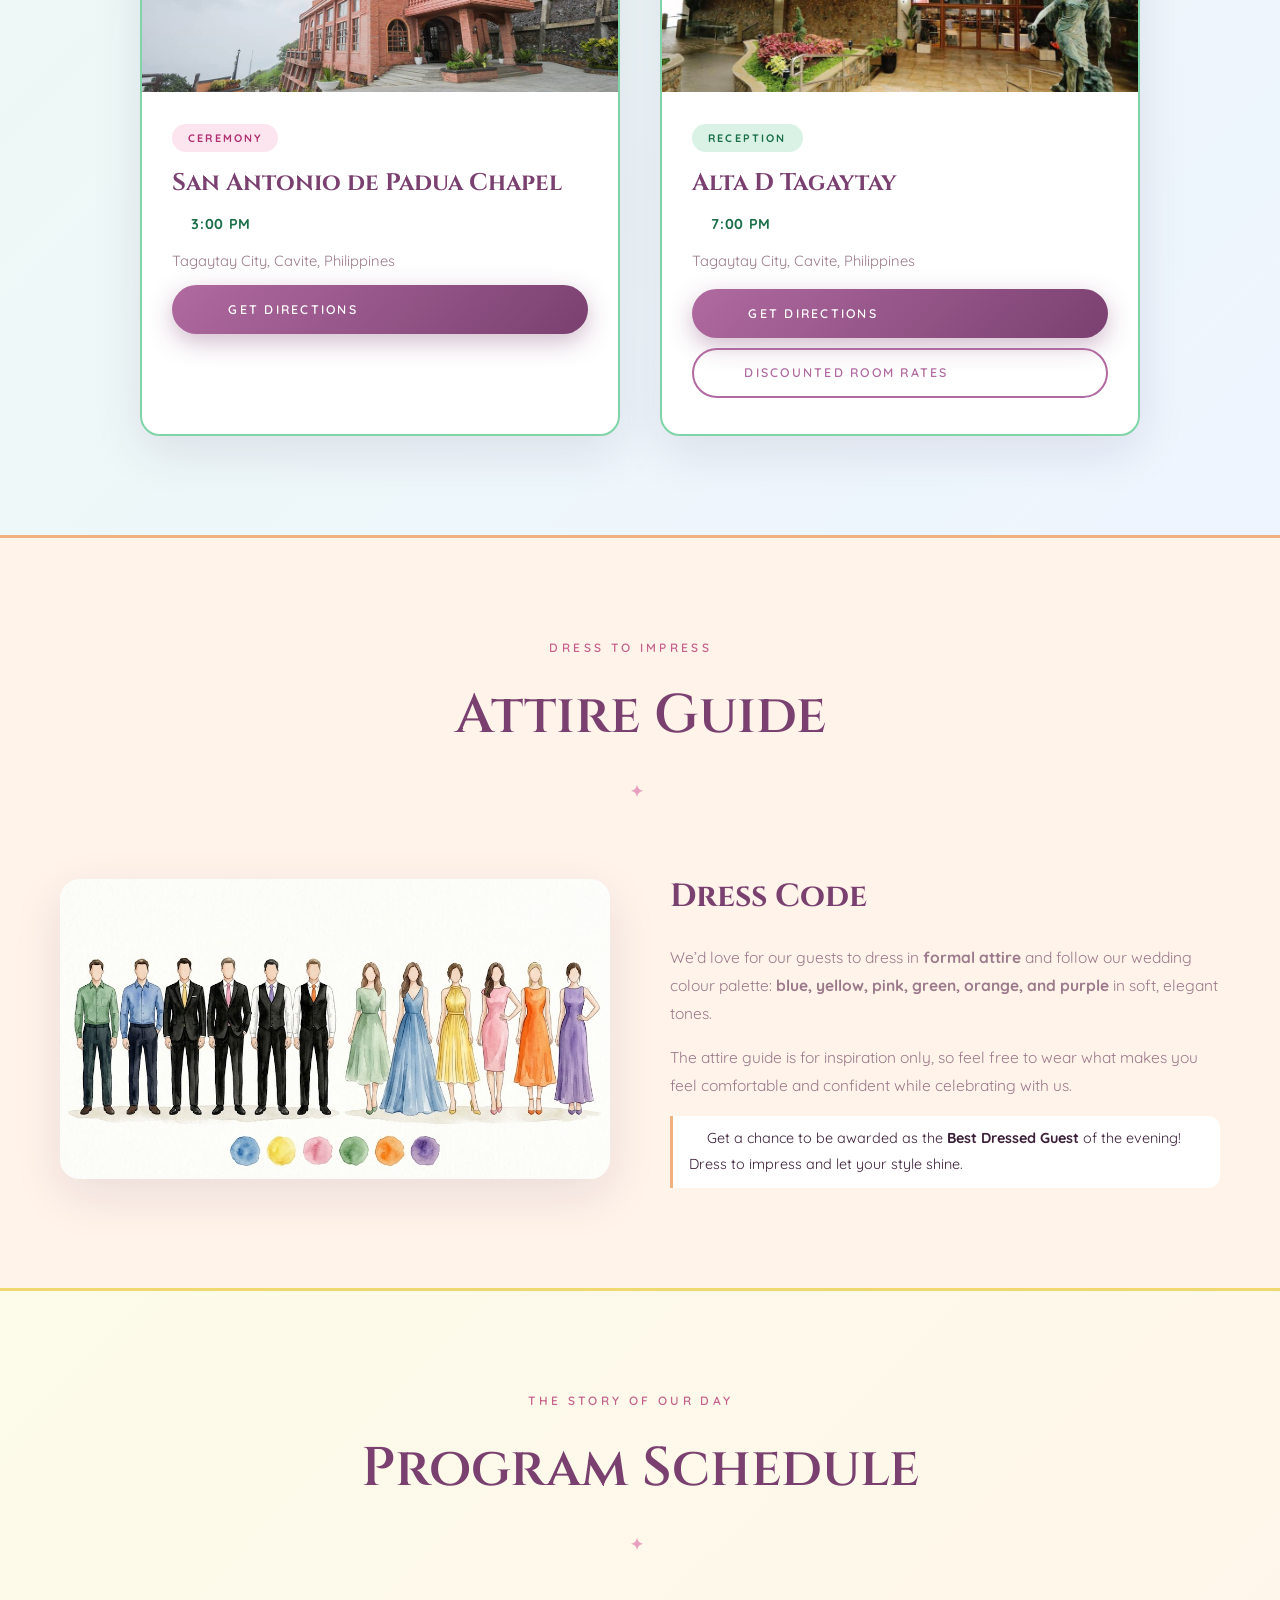
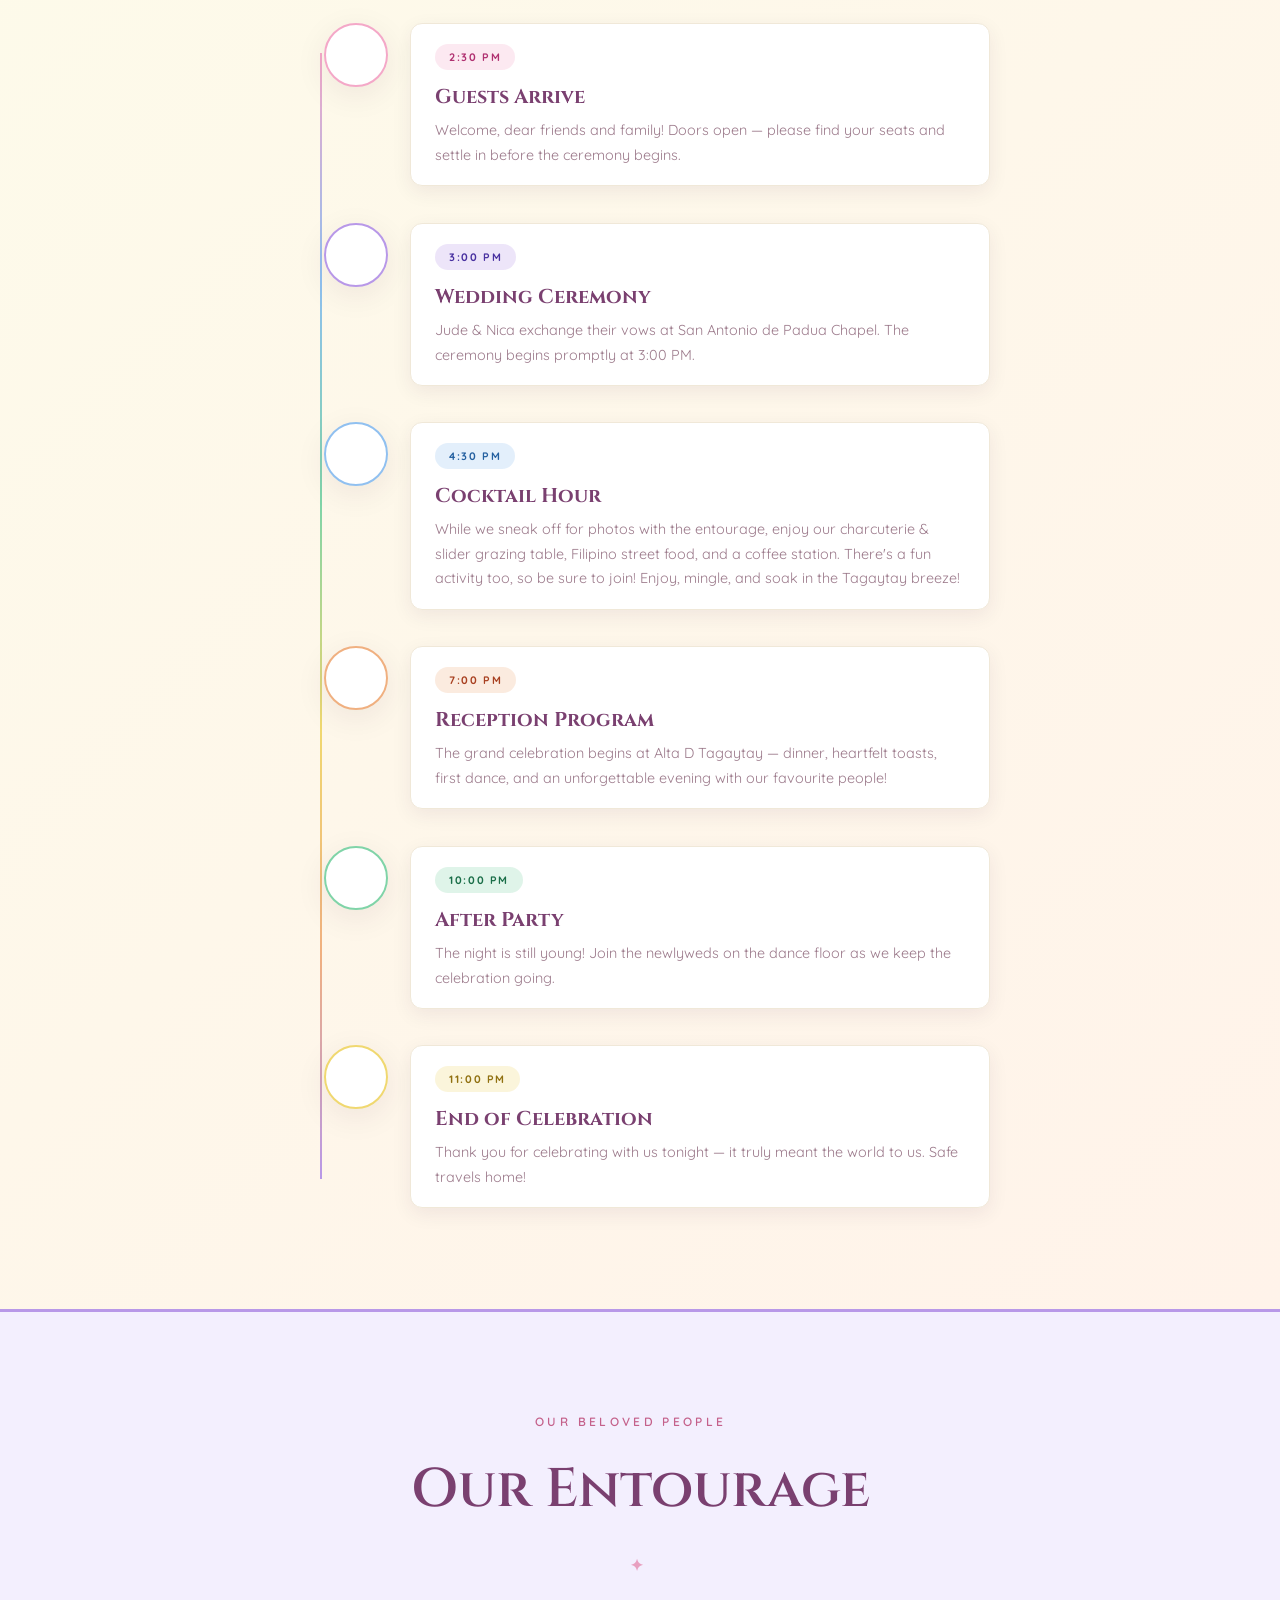
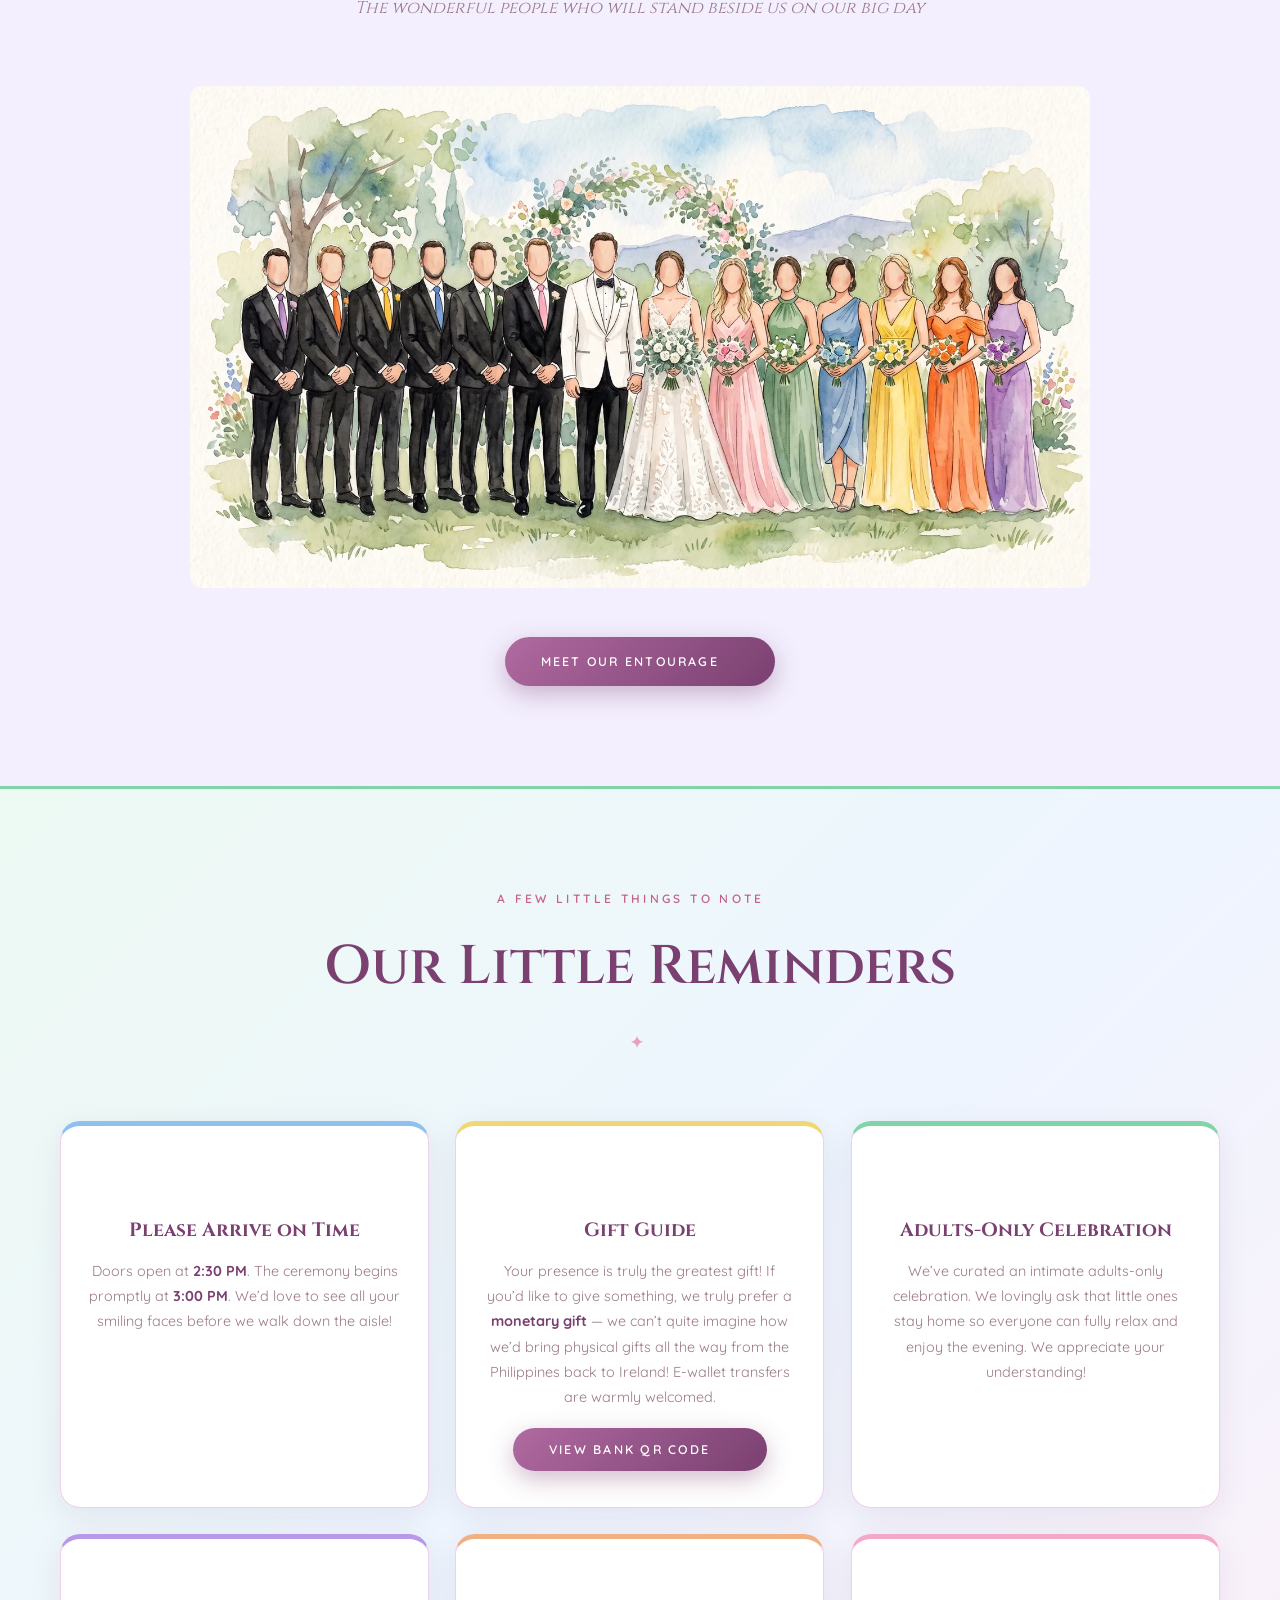
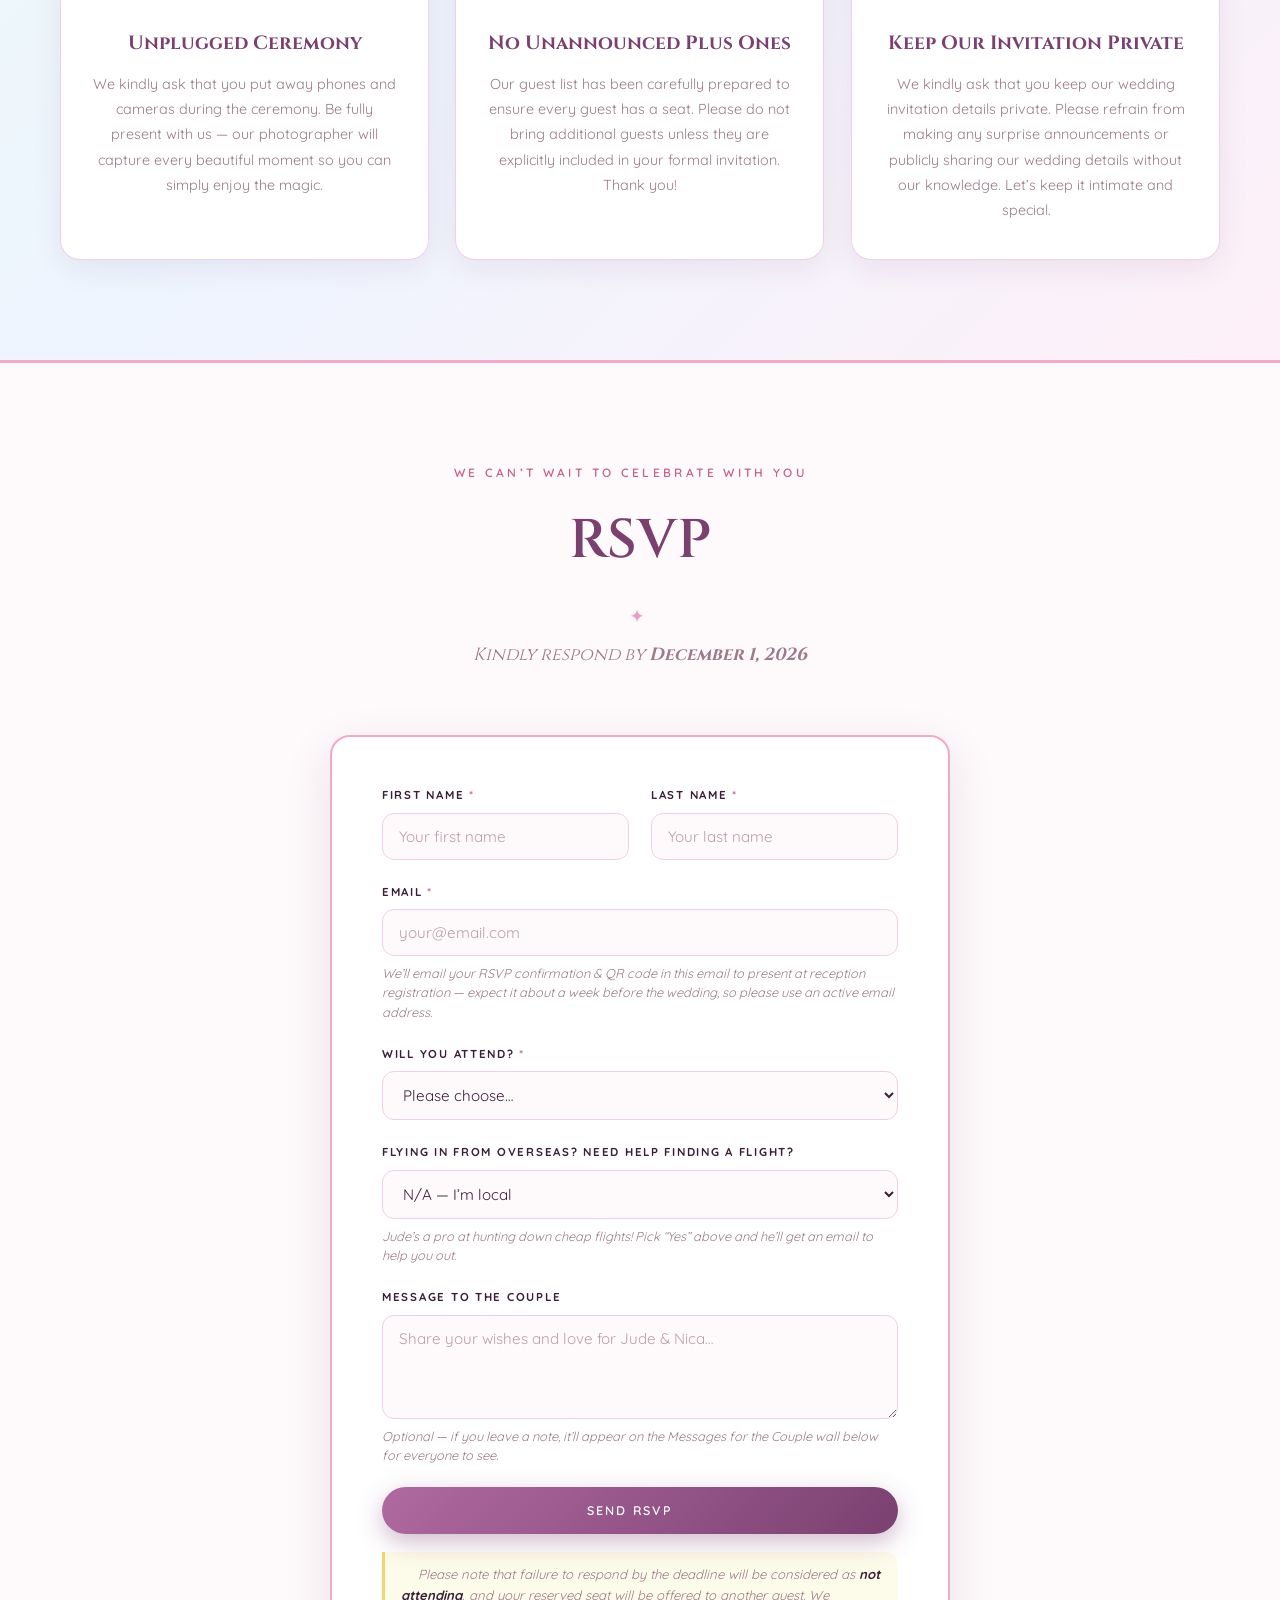
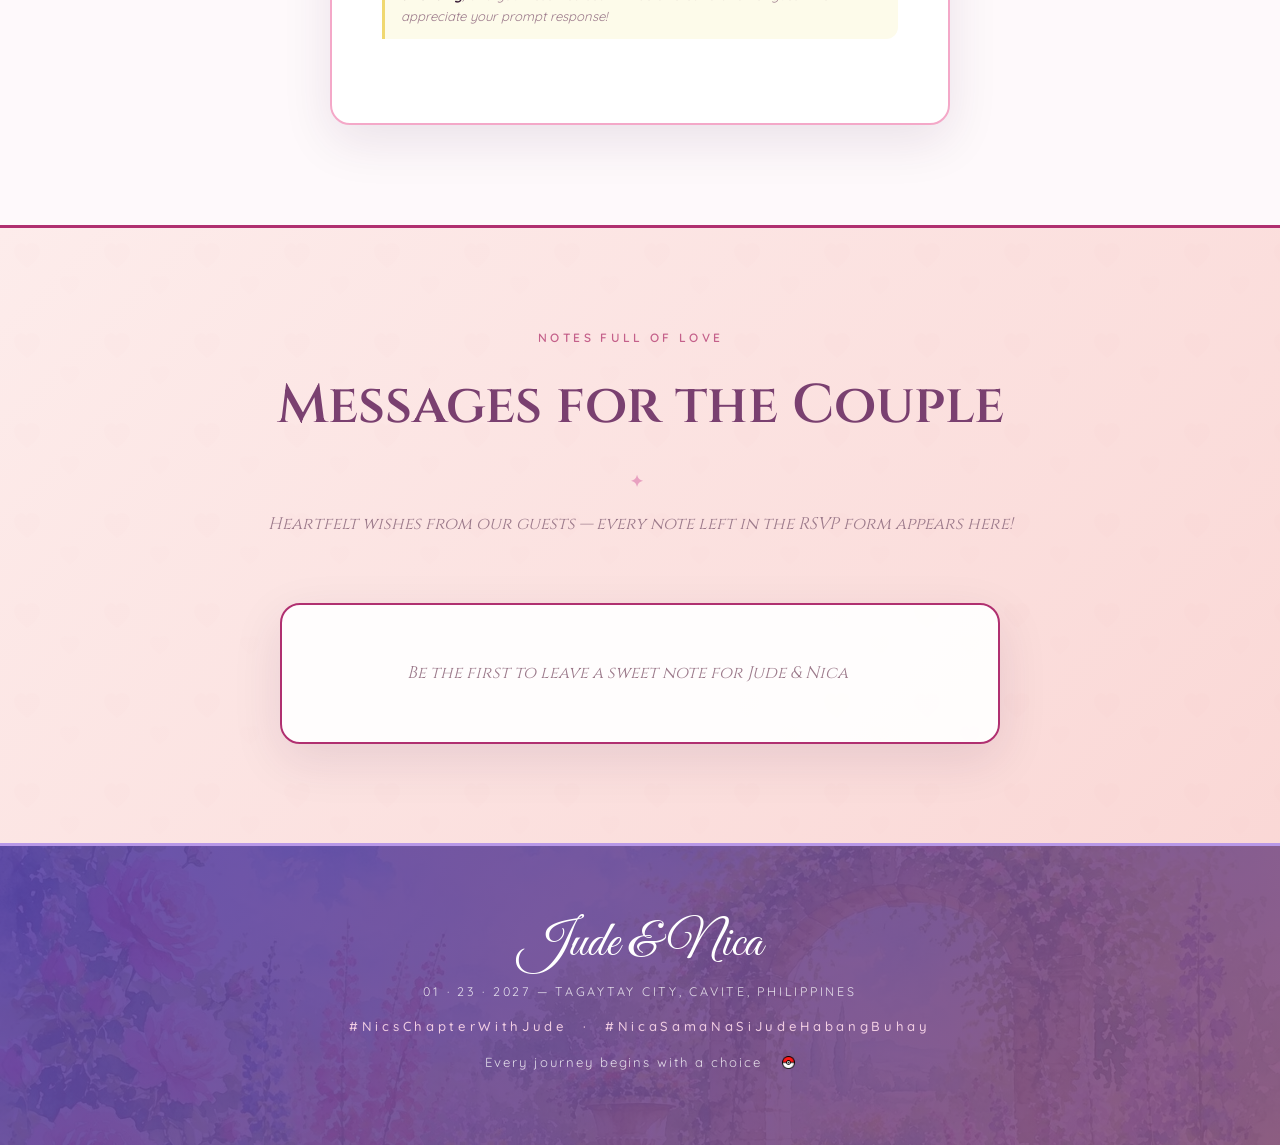
==== commit 45459b92: "Update entourage, reception time, room rates; slim down site assets - Reception time 7:30 PM -> 7:00" ====
--- a/index.html
+++ b/index.html
@@ -8,7 +8,7 @@
     <link rel="preconnect" href="https://fonts.googleapis.com" />
     <link rel="preconnect" href="https://fonts.gstatic.com" crossorigin />
     <link href="https://fonts.googleapis.com/css2?family=Cinzel+Decorative:wght@400;700&family=Cinzel:wght@400;500;600&family=Great+Vibes&family=Quicksand:wght@300;400;500;600;700&display=swap" rel="stylesheet" />
-    <link rel="stylesheet" href="css/style.css?v=20260819" />
+    <link rel="stylesheet" href="css/style.css?v=20261122" />
 </head>
 <body>
 
@@ -75,8 +75,11 @@
 <!-- HERO -->
 <header class="hero" id="top">
     <div class="hero__stars" aria-hidden="true"></div>
-    <div class="hero__bg-photo">
-        <img src="Pictures/front_page_try.jpeg" alt="Jude &amp; Nica" class="hero__photo-img">
+    <div class="hero__bg-photo" id="heroSlides">
+        <img src="Pictures/front_page/Pic1.jpg" alt="Jude &amp; Nica" class="hero__photo-img hero__photo-img--1 is-active">
+        <img src="Pictures/front_page/Pic2.jpg" alt="Jude &amp; Nica" class="hero__photo-img hero__photo-img--2">
+        <img src="Pictures/front_page/Pic3.jpg" alt="Jude &amp; Nica" class="hero__photo-img hero__photo-img--3">
+        <img src="Pictures/front_page/Pic4.jpg" alt="Jude &amp; Nica" class="hero__photo-img hero__photo-img--4">
     </div>
     <div class="hero__overlay"></div>
     <div class="hero__content">
@@ -120,11 +123,11 @@
     </div>
     <div class="story-teaser__couple reveal">
         <div class="story-teaser__person">
-            <div class="img-placeholder img-placeholder--photo"><span>&#128248;</span><p>Photo of the Groom</p></div>
+            <img src="Pictures/individual%20portrait/Jude_Atienza.jpg" alt="Jude Aeddrian M. Atienza" class="story-teaser__photo story-teaser__photo--groom" loading="lazy" decoding="async">
             <p class="story-teaser__name">Jude Aeddrian M. Atienza</p>
         </div>
         <div class="story-teaser__person">
-            <div class="img-placeholder img-placeholder--photo"><span>&#128248;</span><p>Photo of the Bride</p></div>
+            <img src="Pictures/individual%20portrait/Nica_Maulanin.jpg" alt="Nicaela D. Maulanin" class="story-teaser__photo story-teaser__photo--bride" loading="lazy" decoding="async">
             <p class="story-teaser__name">Nicaela D. Maulanin</p>
         </div>
     </div>
@@ -173,18 +176,18 @@
     <div class="prenup__gallery-wrap">
         <div class="prenup__scroll-wrap">
             <div class="prenup__track">
-                <div class="prenup__photo"><div class="img-placeholder img-placeholder--photo"><span>&#128248;</span><p>Prenup Photo 1</p></div></div>
-                <div class="prenup__photo"><div class="img-placeholder img-placeholder--photo"><span>&#128248;</span><p>Prenup Photo 2</p></div></div>
-                <div class="prenup__photo"><div class="img-placeholder img-placeholder--photo"><span>&#128248;</span><p>Prenup Photo 3</p></div></div>
-                <div class="prenup__photo"><div class="img-placeholder img-placeholder--photo"><span>&#128248;</span><p>Prenup Photo 4</p></div></div>
-                <div class="prenup__photo"><div class="img-placeholder img-placeholder--photo"><span>&#128248;</span><p>Prenup Photo 5</p></div></div>
-                <div class="prenup__photo"><div class="img-placeholder img-placeholder--photo"><span>&#128248;</span><p>Prenup Photo 6</p></div></div>
-                <div class="prenup__photo"><div class="img-placeholder img-placeholder--photo"><span>&#128248;</span><p>Prenup Photo 7</p></div></div>
-                <div class="prenup__photo"><div class="img-placeholder img-placeholder--photo"><span>&#128248;</span><p>Prenup Photo 8</p></div></div>
-                <div class="prenup__photo"><div class="img-placeholder img-placeholder--photo"><span>&#128248;</span><p>Prenup Photo 9</p></div></div>
-                <div class="prenup__photo"><div class="img-placeholder img-placeholder--photo"><span>&#128248;</span><p>Prenup Photo 10</p></div></div>
-                <div class="prenup__photo"><div class="img-placeholder img-placeholder--photo"><span>&#128248;</span><p>Prenup Photo 11</p></div></div>
-                <div class="prenup__photo"><div class="img-placeholder img-placeholder--photo"><span>&#128248;</span><p>Prenup Photo 12</p></div></div>
+                <div class="prenup__photo"><img src="Pictures/prenup%20gallery/Pic1.jpg" alt="Jude &amp; Nica prenup photo 1" loading="lazy" decoding="async"></div>
+                <div class="prenup__photo"><img src="Pictures/prenup%20gallery/Pic2.jpg" alt="Jude &amp; Nica prenup photo 2" loading="lazy" decoding="async"></div>
+                <div class="prenup__photo"><img src="Pictures/prenup%20gallery/Pic3.jpg" alt="Jude &amp; Nica prenup photo 3" loading="lazy" decoding="async"></div>
+                <div class="prenup__photo"><img src="Pictures/prenup%20gallery/Pic4.jpg" alt="Jude &amp; Nica prenup photo 4" loading="lazy" decoding="async"></div>
+                <div class="prenup__photo"><img src="Pictures/prenup%20gallery/Pic5.jpg" alt="Jude &amp; Nica prenup photo 5" loading="lazy" decoding="async"></div>
+                <div class="prenup__photo"><img src="Pictures/prenup%20gallery/Pic6.jpg" alt="Jude &amp; Nica prenup photo 6" loading="lazy" decoding="async"></div>
+                <div class="prenup__photo"><img src="Pictures/prenup%20gallery/Pic7.jpg" alt="Jude &amp; Nica prenup photo 7" loading="lazy" decoding="async"></div>
+                <div class="prenup__photo"><img src="Pictures/prenup%20gallery/Pic8.jpg" alt="Jude &amp; Nica prenup photo 8" loading="lazy" decoding="async"></div>
+                <div class="prenup__photo"><img src="Pictures/prenup%20gallery/Pic9.jpg" alt="Jude &amp; Nica prenup photo 9" loading="lazy" decoding="async"></div>
+                <div class="prenup__photo"><img src="Pictures/prenup%20gallery/Pic10.jpg" alt="Jude &amp; Nica prenup photo 10" loading="lazy" decoding="async"></div>
+                <div class="prenup__photo"><img src="Pictures/prenup%20gallery/Pic11.jpg" alt="Jude &amp; Nica prenup photo 11" loading="lazy" decoding="async"></div>
+                <div class="prenup__photo"><img src="Pictures/prenup%20gallery/Pic12.jpg" alt="Jude &amp; Nica prenup photo 12" loading="lazy" decoding="async"></div>
             </div>
         </div>
     </div>
@@ -221,7 +224,7 @@
             <div class="venue__body">
                 <div class="venue__badge venue__badge--reception">Reception</div>
                 <h3>Alta D Tagaytay</h3>
-                <p class="venue__time"><svg class="icon" aria-hidden="true"><use href="img/icons.svg#icon-clock"></use></svg> 7:30 PM</p>
+                <p class="venue__time"><svg class="icon" aria-hidden="true"><use href="img/icons.svg#icon-clock"></use></svg> 7:00 PM</p>
                 <p>Tagaytay City, Cavite, Philippines</p>
                 <div class="venue__btns">
                     <a href="https://www.google.com/maps/dir/?api=1&amp;destination=Alta+D+Tagaytay" class="btn btn--dark" target="_blank" rel="noopener"><svg class="icon" aria-hidden="true"><use href="img/icons.svg#icon-pin"></use></svg> Get Directions</a>
@@ -291,7 +294,7 @@
         <div class="program__item reveal">
             <div class="program__dot" aria-hidden="true"><svg class="icon" aria-hidden="true"><use href="img/icons.svg#icon-confetti"></use></svg></div>
             <div class="program__body">
-                <span class="program__time">7:30 PM</span>
+                <span class="program__time">7:00 PM</span>
                 <h3>Reception Program</h3>
                 <p>The grand celebration begins at Alta D Tagaytay &#8212; dinner, heartfelt toasts, first dance, and an unforgettable evening with our favourite people!</p>
             </div>
@@ -326,7 +329,7 @@
         <p class="section__sub">The wonderful people who will stand beside us on our big day</p>
     </div>
     <div class="entourage-teaser__photo reveal">
-        <img src="Pictures/Entourage_Main.png" alt="Our Entourage" class="entourage-teaser__img" loading="lazy" decoding="async">
+        <img src="Pictures/Entourage_Main.webp" alt="Our Entourage" class="entourage-teaser__img" loading="lazy" decoding="async">
     </div>
     <div class="entourage-teaser__cta reveal">
         <a href="entourage.html" class="btn btn--dark">Meet Our Entourage <svg class="icon" aria-hidden="true"><use href="img/icons.svg#icon-bouquet"></use></svg></a>
@@ -485,6 +488,6 @@
 </footer>
 
 <script src="js/config.js?v=20260818"></script>
-<script src="js/main.js?v=20260818"></script>
+<script src="js/main.js?v=20261123"></script>
 </body>
 </html>
--- a/css/style.css
+++ b/css/style.css
@@ -126,7 +126,7 @@
 }
 .hero::before {
     content:""; position:absolute; inset:0; z-index:0;
-    background:url("../Pictures/BG/Dreamy_Garden_watercolor.png") center center / cover no-repeat scroll;
+    background:url("../Pictures/BG/Dreamy_Garden_watercolor.webp") center center / cover no-repeat scroll;
     opacity:.22; mix-blend-mode:multiply; pointer-events:none;
 }
 .hero__stars {
@@ -159,7 +159,11 @@
     -webkit-mask:url("../img/icon-camera.svg") no-repeat center / contain;
             mask:url("../img/icon-camera.svg") no-repeat center / contain;
 }
-.hero__photo-img { position:absolute; inset:0; width:100%; height:100%; object-fit:cover; }
+.hero__photo-img { position:absolute; inset:0; width:100%; height:100%; object-fit:cover; opacity:0; }
+/* Slideshow: the incoming photo fades in on top of the previous one, which
+   stays fully opaque underneath so the background never shows through. */
+.hero__photo-img.is-prev   { opacity:1; z-index:1; }
+.hero__photo-img.is-active { opacity:1; z-index:2; transition:opacity .5s ease; }
 .hero__overlay {
     position:absolute; inset:0; z-index:1; pointer-events:none;
     /* Darken the sky/castle and garden-path bands for text contrast, keep the
@@ -240,7 +244,7 @@
 }
 .subpage-hero::before {
     content:""; position:absolute; inset:0; z-index:0;
-    background:url("../Pictures/BG/Dreamy_Garden_watercolor.png") center / cover no-repeat;
+    background:url("../Pictures/BG/Dreamy_Garden_watercolor.webp") center / cover no-repeat;
     opacity:.22; mix-blend-mode:multiply; pointer-events:none;
 }
 .subpage-hero__content { position:relative; z-index:2; animation:fadeUp 1.2s ease both; }
@@ -368,7 +372,7 @@
     width:100vw;
     margin-left:-50vw;
     /* Scroll attachment (not fixed) avoids the zoom/jump glitch in mobile in-app browsers. */
-    background:url('../Pictures/BG/Dreamy_Garden_watercolor.png') center center / cover no-repeat scroll;
+    background:url('../Pictures/BG/Dreamy_Garden_watercolor.webp') center center / cover no-repeat scroll;
     opacity:.15; mix-blend-mode:multiply;
     z-index:-1;
     pointer-events:none;
@@ -397,7 +401,7 @@
 .story__chapter-album::-webkit-scrollbar-thumb { background:var(--rose); border-radius:3px; }
 .story__album-track { display:flex; gap:10px; padding:0; width:max-content; }
 .story__album-photo { flex:0 0 190px; scroll-snap-align:start; border-radius:var(--radius-sm); overflow:hidden; }
-.story__album-photo img { width:190px; height:230px; object-fit:cover; display:block; }
+.story__album-photo img { width:100%; aspect-ratio:2/3; object-fit:cover; display:block; }
 /* Snap the LAST photo to the end (not start) so scrolling all the way through
    lands it flush against the album's right edge instead of the browser
    reserving extra scrollable space to let it snap flush against the left. */
@@ -437,6 +441,12 @@
     display:flex; justify-content:center; gap:40px; flex-wrap:wrap; max-width:640px; margin:0 auto;
 }
 .story-teaser__person { flex:1 1 220px; max-width:260px; text-align:center; }
+.story-teaser__photo {
+    display:block; width:100%; aspect-ratio:3/4; object-fit:cover; border-radius:var(--radius-sm);
+    box-shadow:0 8px 24px rgba(0,0,0,.12);
+}
+.story-teaser__photo--groom { object-position:50% 10%; }
+.story-teaser__photo--bride { object-position:50% 8%; }
 .story-teaser__name {
     font-family:var(--serif); font-size:1.15rem; font-weight:700; color:var(--royal-dark); margin-top:16px; line-height:1.4;
 }
@@ -514,7 +524,7 @@
 .prenup__track { display:flex; gap:20px; padding:10px 0; width:max-content; }
 .prenup__photo { flex:0 0 280px; scroll-snap-align:start; border-radius:var(--radius-sm); overflow:hidden; box-shadow:var(--shadow-card); transition:transform .3s; }
 .prenup__photo:hover { transform:translateY(-6px); }
-.prenup__photo img { width:100%; height:340px; object-fit:cover; display:block; }
+.prenup__photo img { width:100%; aspect-ratio:2/3; object-fit:cover; display:block; }
 
 /* ================================================================
    VENUE  — green bg
@@ -852,7 +862,7 @@
 }
 .footer::before {
     content:""; position:absolute; inset:0; z-index:0;
-    background:url("../Pictures/BG/Dreamy_Garden_watercolor.png") center / cover no-repeat;
+    background:url("../Pictures/BG/Dreamy_Garden_watercolor.webp") center / cover no-repeat;
     opacity:.5;
 }
 .footer::after {
@@ -1124,7 +1134,6 @@
     .venue__body { padding:24px 20px 28px; }
     .btn { padding:12px 22px; font-size:.72rem; letter-spacing:.14em; }
     .prenup__photo { flex:0 0 200px; }
-    .prenup__photo img { height:280px; }
     .story__album-photo { flex:0 0 140px; }
 }
 
@@ -1141,7 +1150,7 @@
 .pw-gate--hidden { opacity:0; visibility:hidden; pointer-events:none; }
 .pw-gate::before {
     content:""; position:absolute; inset:0; z-index:0;
-    background:url("../Pictures/BG/Dreamy_Garden_watercolor.png") center / cover no-repeat;
+    background:url("../Pictures/BG/Dreamy_Garden_watercolor.webp") center / cover no-repeat;
     opacity:.22; mix-blend-mode:multiply; pointer-events:none;
 }
 .pw-gate__bg { position:absolute; inset:0; z-index:0; }
